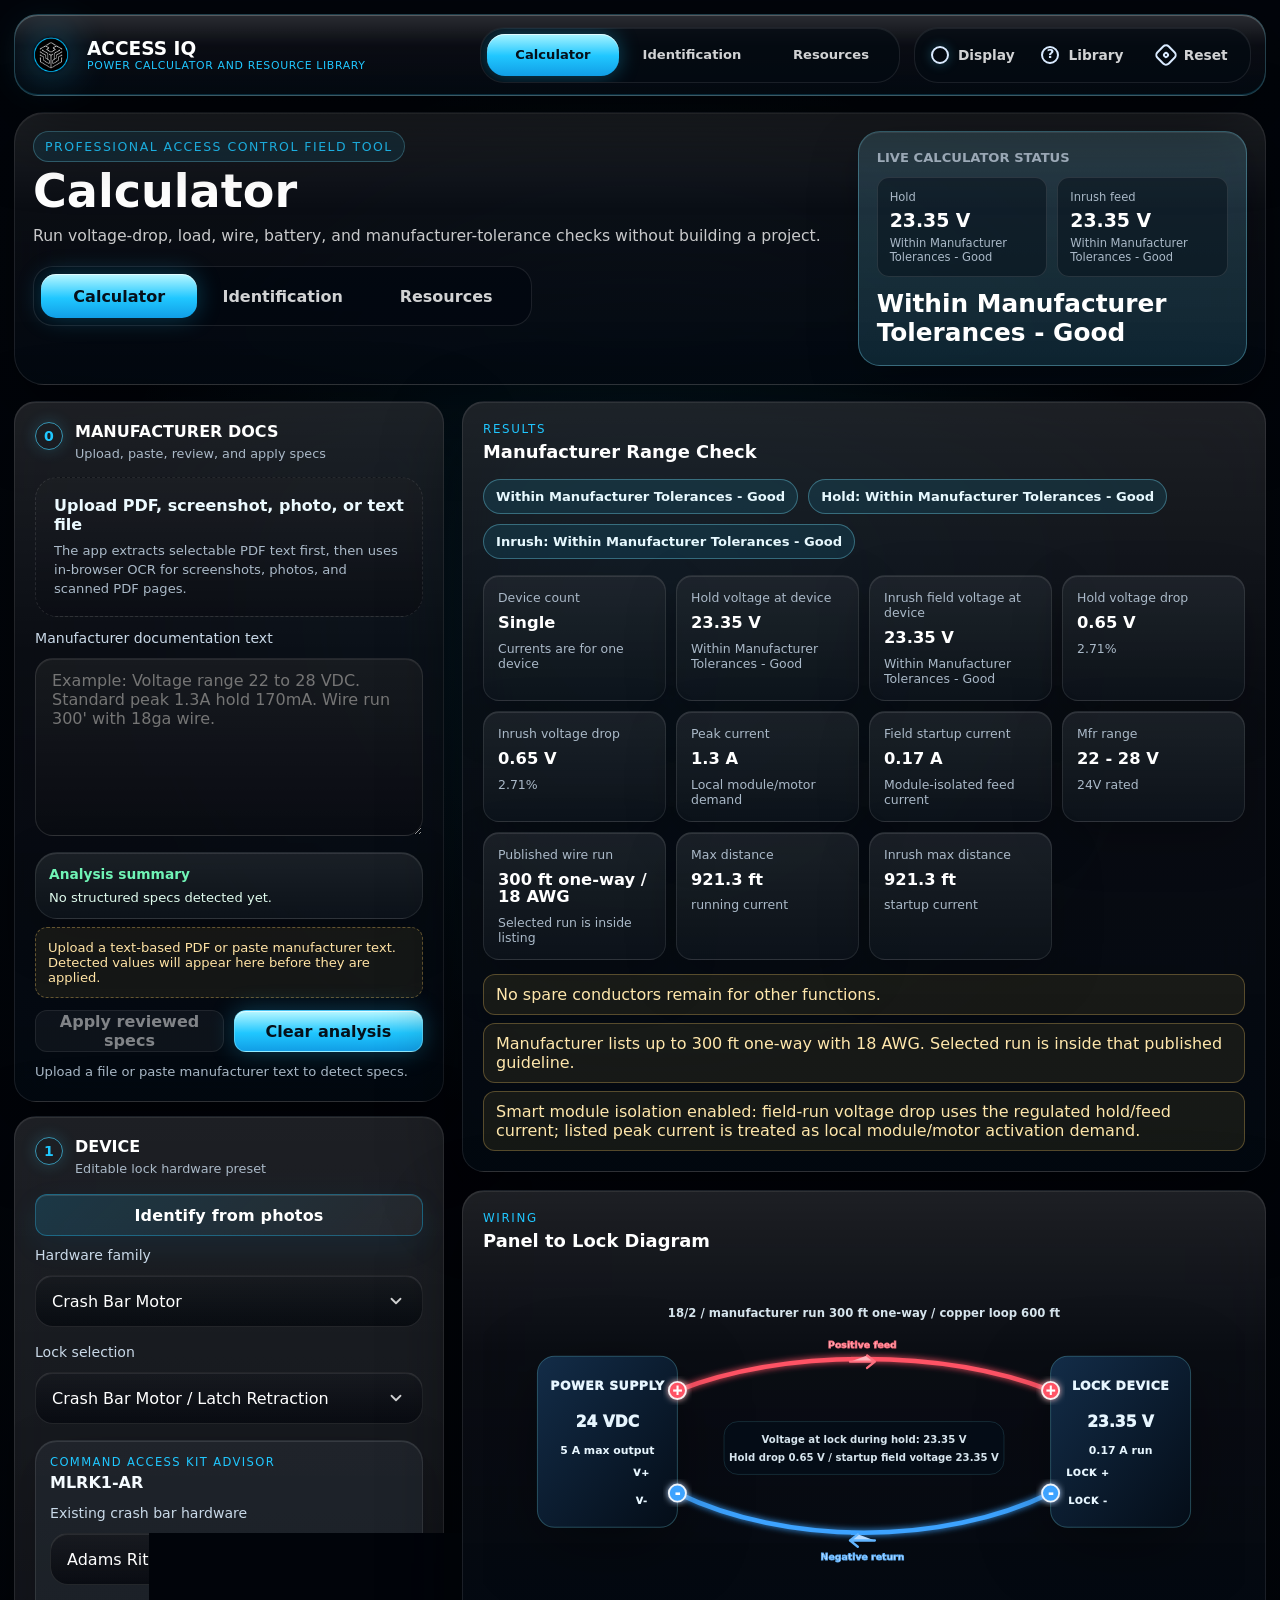
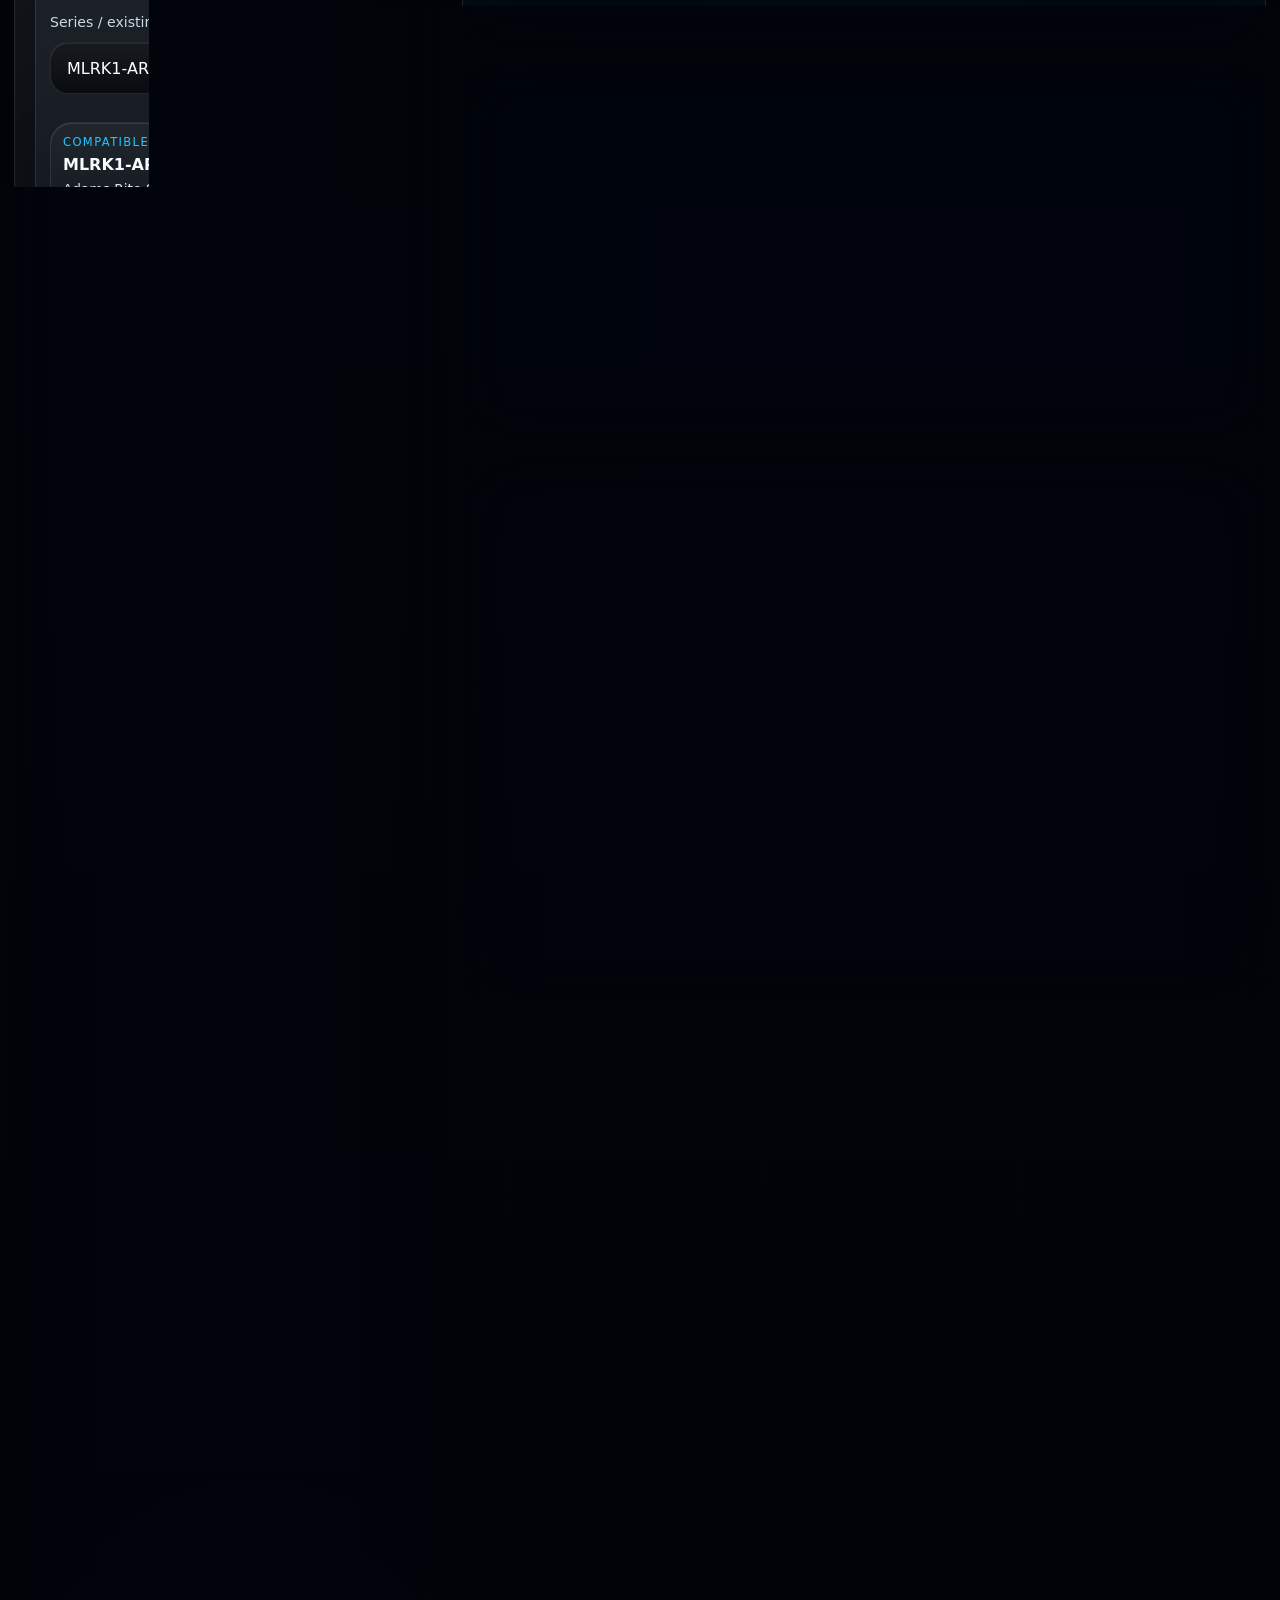
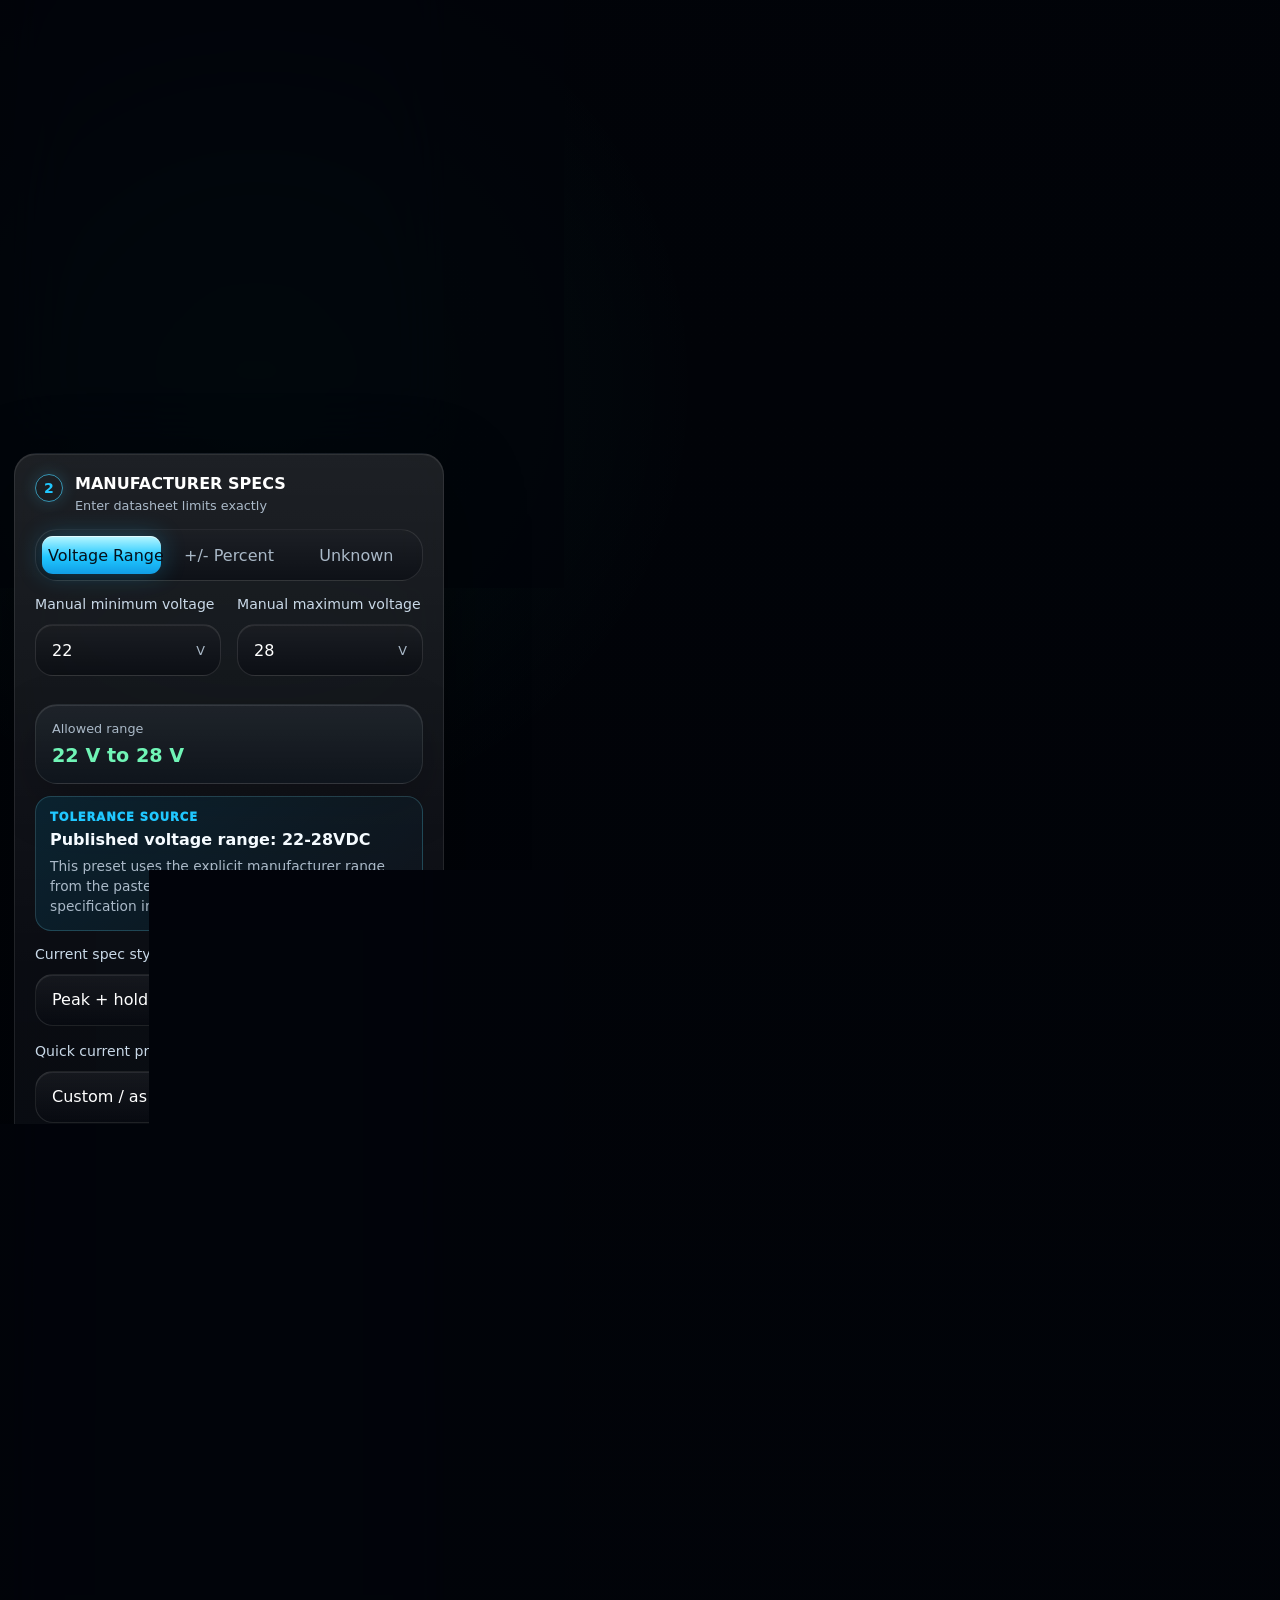
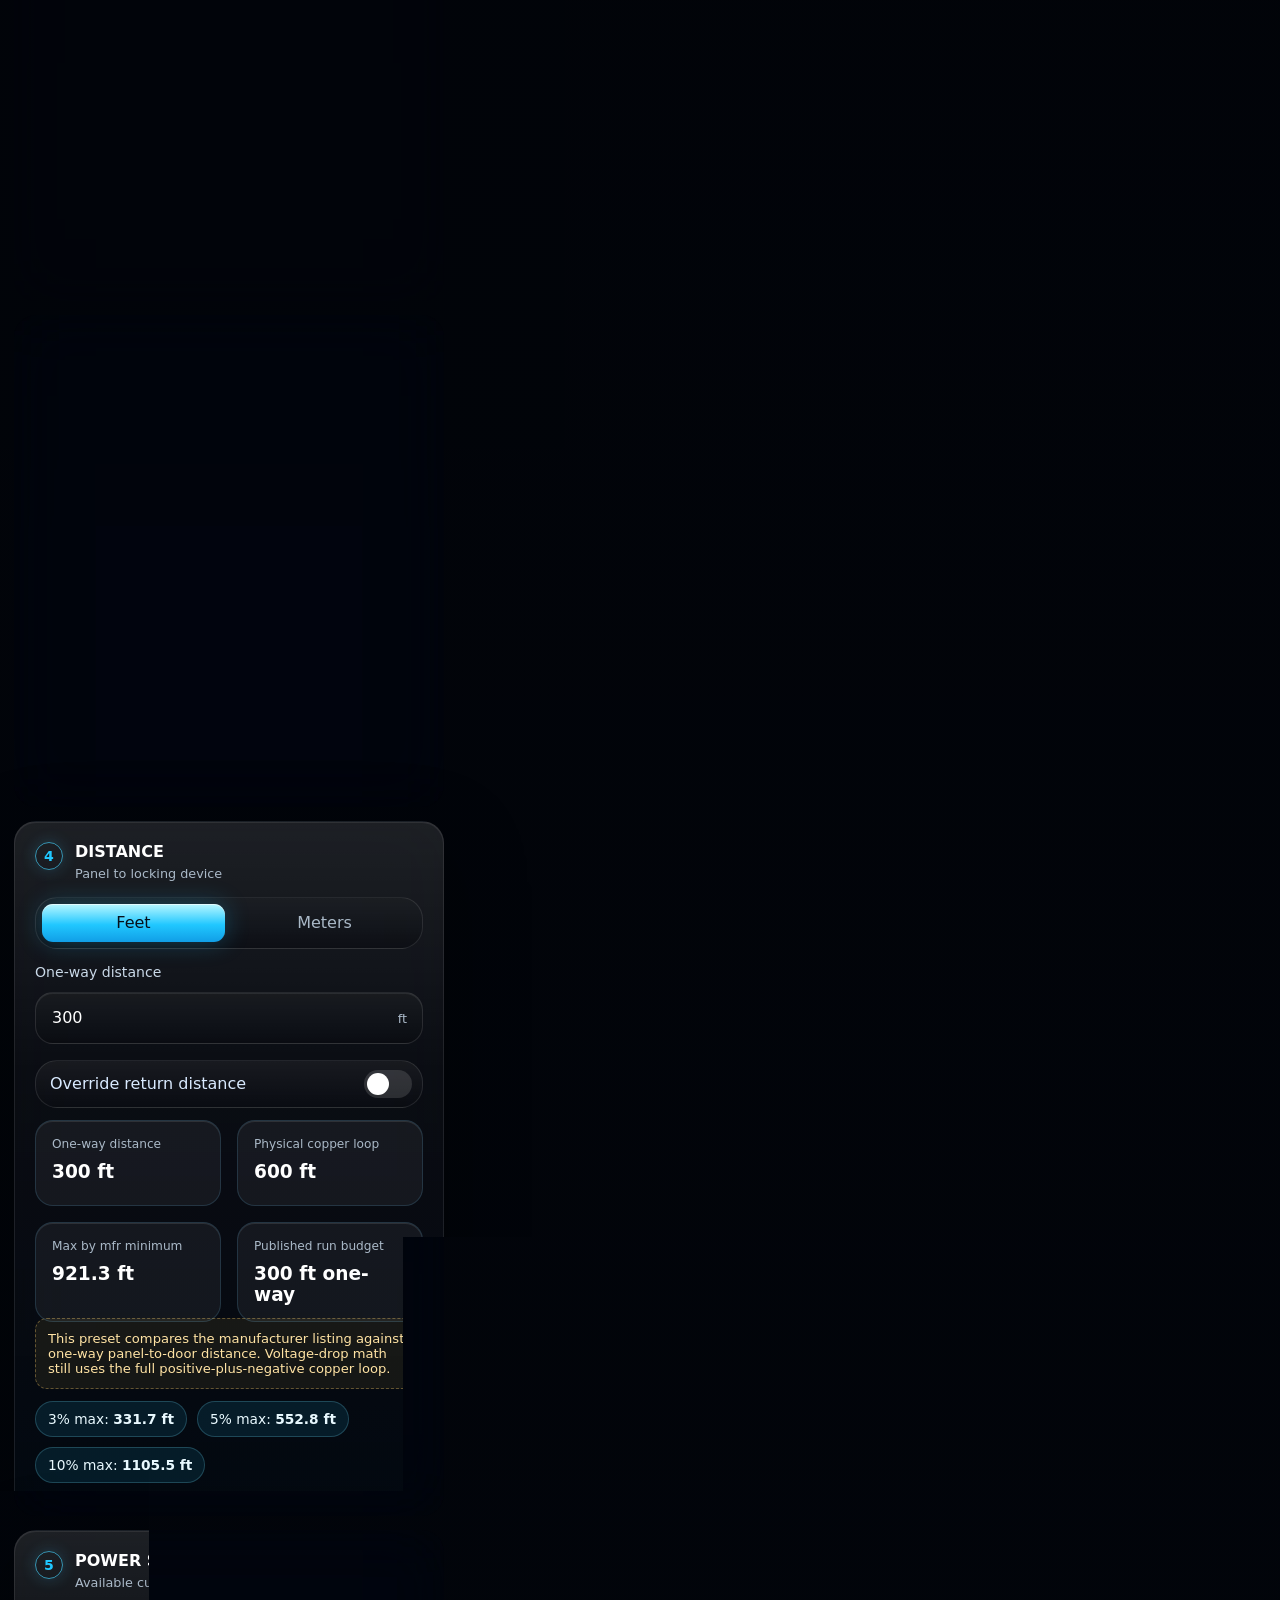
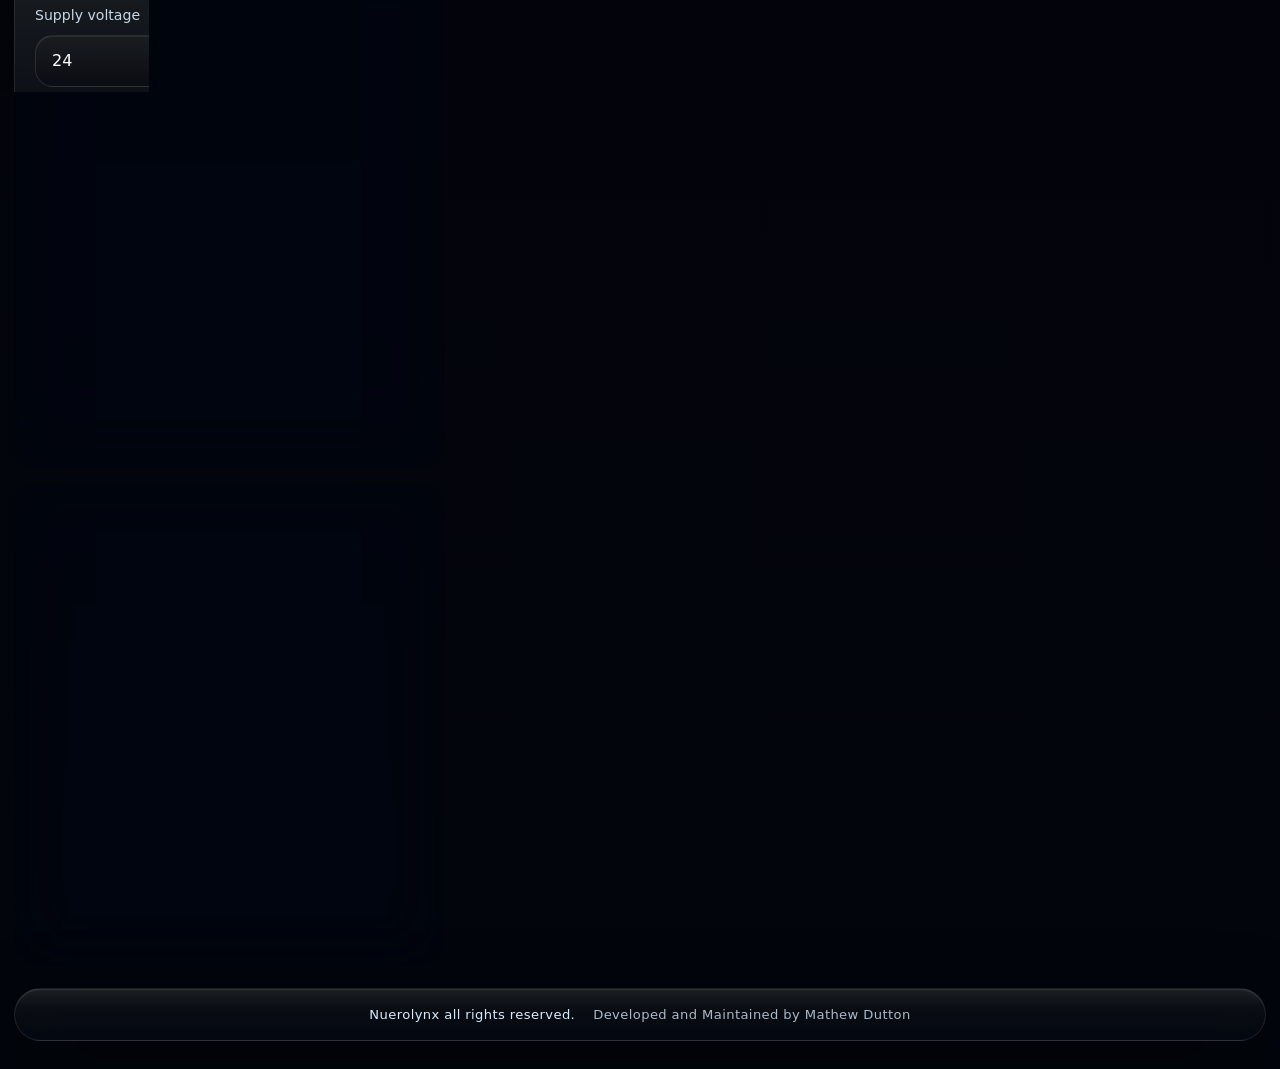
==== accessiq/index.html @ 82da20be "Add files via upload" ====
<!doctype html>
<html lang="en">
  <head>
    <meta charset="UTF-8" />
    <meta name="viewport" content="width=device-width, initial-scale=1.0" />
    <meta name="theme-color" content="#04070d" />
    <meta name="apple-mobile-web-app-capable" content="yes" />
    <meta name="apple-mobile-web-app-title" content="Access IQ" />
    <link rel="manifest" href="./manifest.webmanifest" />
    <title>Access IQ</title>
    <script type="module" crossorigin src="./assets/index-CF6jJx6M.js"></script>
    <link rel="stylesheet" crossorigin href="./assets/index-oQScbNdc.css">
  </head>
  <body>
    <div id="root"></div>
  </body>
</html>
---- accessiq/assets/index-oQScbNdc.css ----
:root{--lightningcss-light: ;--lightningcss-dark:initial;color-scheme:dark;color:#eef7ff;--panel:#0d1624b3;--panel-strong:#111f33db;--line:#94ceff2e;--muted:#91a4b8;--blue:#45d5ff;--blue-2:#168aff;--green:#70f4b6;--red:#ff596d;--amber:#ffd166;--shadow:0 24px 80px #00000075;background:#04070d;font-family:Inter,ui-sans-serif,system-ui,-apple-system,BlinkMacSystemFont,Segoe UI,sans-serif}*{box-sizing:border-box}body{background:radial-gradient(circle at 18% 0,#36b8ff2e,#0000 34rem),radial-gradient(circle at 100% 12%,#6bffc91a,#0000 28rem),linear-gradient(145deg,#03050a 0%,#07111f 48%,#03060b 100%);min-width:320px;min-height:100vh;margin:0}button,input,select{font:inherit}button{cursor:pointer}.app{width:min(1440px,100%);margin:0 auto;padding:28px}.intro{justify-content:space-between;align-items:center;gap:28px;min-height:210px;display:flex}.eyebrow{color:var(--blue);letter-spacing:.12em;text-transform:uppercase;font-size:.78rem}h1,h2,p{margin:0}h1{letter-spacing:0;max-width:760px;margin-top:10px;font-size:clamp(2.4rem,6vw,5.8rem);line-height:.94}.intro p{max-width:650px;color:var(--muted);margin-top:18px;font-size:1.08rem;line-height:1.65}.statusPill{border:1px solid var(--line);color:#cfefff;background:#ffffff0f;border-radius:999px;align-items:center;gap:10px;min-width:164px;padding:12px 16px;display:inline-flex;box-shadow:inset 0 1px #ffffff1f}.statusPill span{background:var(--green);width:9px;height:9px;box-shadow:0 0 18px var(--green);border-radius:50%}.heroCircuit{border:1px solid var(--line);box-shadow:var(--shadow), inset 0 1px 0 #ffffff1c;-webkit-backdrop-filter:blur(22px)saturate(145%);backdrop-filter:blur(22px)saturate(145%);background:linear-gradient(145deg,#0d1a2cc7,#070c1694);border-radius:28px;overflow:hidden}.heroCircuit svg{width:100%;min-height:330px;display:block}.circuitGhost{fill:none;stroke:#ffffff12;stroke-width:30px;stroke-linecap:round;stroke-linejoin:round}.wire{fill:none;stroke-width:10px;stroke-linecap:round;stroke-linejoin:round}.positive,.positiveWire{stroke:var(--red)}.negative,.negativeWire{stroke:#3da3ff}.particle{fill:#fff}.positiveParticle{fill:#ff8a98}.negativeParticle{fill:#61d8ff}.sourceBlock rect,.loadBlock rect,.resistor rect{stroke:var(--line);stroke-width:1.2px;filter:drop-shadow(0 20px 42px #00000059)}.loadBlock rect,.resistor rect{fill:#0a1424eb}.sourceBlock text,.loadBlock text,.resistor text,.wireLabel{fill:#cfefff;text-anchor:middle;font-size:14px}.sourceBlock .large,.loadBlock .large{fill:#fff;font-size:24px;font-weight:800}.terminal.plus{fill:var(--red);font-size:22px;font-weight:900}.terminal.minus{fill:#3da3ff;font-size:24px;font-weight:900}.resistor path{fill:none;stroke:var(--amber);stroke-width:3px;stroke-linecap:round;stroke-linejoin:round}.wireLabel{fill:var(--muted);font-size:13px}.resultsGrid{grid-template-columns:repeat(11,minmax(120px,1fr));gap:12px;margin:18px 0;padding-bottom:4px;display:grid;overflow-x:auto}.resultCard,.metric{background:#ffffff0e;border:1px solid #70ccff29;border-radius:18px;min-height:86px;padding:16px;box-shadow:inset 0 1px #ffffff1a}.resultCard span,.metric span{color:var(--muted);font-size:.76rem;display:block}.resultCard strong,.metric strong{color:#fff;margin-top:10px;font-size:1.16rem;display:block}.dashboard{grid-template-columns:minmax(0,1fr) minmax(0,1fr);align-items:start;gap:18px;display:grid}.column{gap:18px;display:grid}.panel{border:1px solid var(--line);background:var(--panel);-webkit-backdrop-filter:blur(24px)saturate(155%);backdrop-filter:blur(24px)saturate(155%);border-radius:24px;padding:22px;box-shadow:0 18px 56px #00000057,inset 0 1px #ffffff1a}.panelTitle{margin-bottom:18px}.panelTitle p{color:var(--blue);letter-spacing:.14em;text-transform:uppercase;font-size:.74rem}.panelTitle h2{letter-spacing:0;margin-top:5px;font-size:1.36rem}.grid{gap:12px;display:grid}.two{grid-template-columns:repeat(2,minmax(0,1fr))}.three{grid-template-columns:repeat(3,minmax(0,1fr))}.wide{grid-column:1/-1}.field,.sliderField{gap:8px;margin-bottom:12px;display:grid}.manualQuickLink{color:#e8f8ff;background:linear-gradient(135deg,#45d5ff1f,#ffffff09);border:1px solid #45d5ff47;border-radius:14px;gap:4px;margin:-2px 0 14px;padding:12px 14px;text-decoration:none;display:grid;box-shadow:0 0 24px #1f8bff1a,inset 0 1px #ffffff14}.manualQuickLink span{color:var(--blue);letter-spacing:.12em;text-transform:uppercase;font-size:.72rem}.manualQuickLink strong{font-size:.95rem}.kitAdvisor{background:linear-gradient(160deg,#45d5ff17,#ffffff09);border:1px solid #45d5ff38;border-radius:16px;gap:12px;margin:0 0 14px;padding:14px;display:grid;box-shadow:inset 0 1px #ffffff14}.kitAdvisorTitle{gap:4px;display:grid}.kitAdvisorTitle span,.kitRecommendation span,.kitSpecGrid span{color:var(--blue);letter-spacing:.12em;text-transform:uppercase;font-size:.72rem}.kitAdvisorTitle strong,.kitRecommendation strong{color:#f5fbff;font-size:1rem}.kitRecommendation{background:#70f4b60f;border:1px solid #70f4b62e;border-radius:12px;gap:6px;padding:12px;display:grid}.kitRecommendation p{color:#d7e8f5;font-size:.86rem;line-height:1.45}.kitSpecGrid{grid-template-columns:repeat(2,minmax(0,1fr));gap:8px;display:grid}.kitSpecGrid div{background:#020a1452;border:1px solid #70ccff24;border-radius:12px;gap:5px;padding:10px;display:grid}.kitSpecGrid strong{color:#fff;font-size:.9rem}.kitLinks{grid-template-columns:repeat(2,minmax(0,1fr));gap:8px;display:grid}.kitLinks a{color:#e6f9ff;text-align:center;background:#45d5ff1a;border:1px solid #45d5ff47;border-radius:12px;justify-content:center;align-items:center;min-height:38px;padding:0 10px;font-size:.78rem;font-weight:800;text-decoration:none;display:inline-flex}.kitPdfPreview{background:#020810b8;border:1px solid #70ccff2e;border-radius:14px;min-height:280px;overflow:hidden}.kitPdfPreview iframe{background:#101722;border:0;width:100%;height:320px;display:block}.pdfPreview{background:#020810b8;border:1px solid #70ccff2e;border-radius:14px;gap:10px;min-height:320px;display:grid;overflow:hidden}.pdfPreviewToolbar{z-index:2;background:#050e19f0;border-bottom:1px solid #70ccff29;justify-content:space-between;align-items:center;gap:10px;padding:10px;display:flex;position:sticky;top:0}.pdfPreviewToolbar span{color:var(--muted);font-size:.78rem;font-weight:800}.pdfPreviewToolbar div{align-items:center;gap:8px;display:inline-flex}.pdfPreviewToolbar button{width:34px;height:34px;color:var(--text);background:#45d5ff1f;border:1px solid #45d5ff47;border-radius:10px;font-size:1.1rem;font-weight:900}.pdfPreviewToolbar button:disabled{opacity:.35}.pdfPreviewToolbar strong{color:#e6f9ff;text-align:center;min-width:48px;font-size:.8rem}.pdfPreviewScroller{-webkit-overflow-scrolling:touch;gap:14px;max-height:72vh;padding:12px;display:grid;overflow:auto}.pdfPreview.compact .pdfPreviewScroller{max-height:460px}.pdfPreview.large .pdfPreviewScroller{max-height:78vh}.pdfPreview.tall .pdfPreviewScroller{max-height:88vh}.pdfPreviewPage{justify-content:center;gap:6px;min-width:max-content;margin:0 auto;display:grid}.pdfPreviewPage canvas{background:#fff;border-radius:8px;max-width:none;display:block;box-shadow:0 18px 45px #00000059}.pdfPreviewPage figcaption{color:var(--muted);text-align:center;font-size:.72rem;font-weight:800}.field>span,.sliderField>span{color:#c9d9e8;font-size:.88rem}.inputWrap{position:relative}input,select{color:#f8fbff;background:#020912ad;border:1px solid #96d6ff2e;border-radius:14px;outline:none;width:100%;min-height:46px;padding:0 14px;transition:border-color .16s,box-shadow .16s,background .16s}input:focus,select:focus{background:#06101df2;border-color:#45d5ffc7;box-shadow:0 0 0 4px #45d5ff1f}.inputWrap em{color:var(--muted);pointer-events:none;font-size:.8rem;font-style:normal;position:absolute;top:50%;right:12px;transform:translateY(-50%)}.segmented{background:#020810a3;border:1px solid #96d6ff24;border-radius:16px;grid-auto-columns:1fr;grid-auto-flow:column;gap:6px;margin-bottom:14px;padding:6px;display:grid}.segmented button{min-height:38px;color:var(--muted);white-space:nowrap;background:0 0;border:0;border-radius:11px}.segmented .active{color:#fff;background:linear-gradient(#45d5ff47,#168aff2e);box-shadow:inset 0 1px #ffffff24,0 8px 24px #1290ff2e}.toggle{color:#d9eaff;text-align:left;background:#0208108a;border:1px solid #96d6ff26;border-radius:15px;justify-content:space-between;align-items:center;gap:12px;width:100%;min-height:48px;margin:0 0 12px;padding:8px 10px 8px 14px;display:flex}.toggle i{background:#ffffff21;border-radius:999px;width:48px;height:28px;padding:3px;transition:background .18s}.toggle i:before{content:"";background:#fff;border-radius:50%;width:22px;height:22px;transition:transform .18s;display:block}.toggle.on i{background:linear-gradient(90deg, var(--blue-2), var(--blue))}.toggle.on i:before{transform:translate(20px)}.sliderField span{justify-content:space-between;gap:12px;display:flex}.sliderField strong{color:#fff}input[type=range]{min-height:28px;accent-color:var(--blue);background:0 0;padding:0}.summaryStrip,.runLengths,.stages{flex-wrap:wrap;gap:10px;margin:12px 0;display:flex}.summaryStrip span,.runLengths span,.stages span{color:#d9f6ff;background:#45d5ff13;border:1px solid #45d5ff2e;border-radius:999px;padding:9px 12px;font-size:.86rem}.stages span{background:#70f4b613;border-color:#70f4b633}.alert{color:#ffd7dd;background:#ff596d1a;border:1px solid #ff596d5c;border-radius:15px;padding:13px 14px}.alert.subtle{color:#d4f5ff;background:#45d5ff14;border-color:#45d5ff38}.diagramCard{margin-top:12px}.diagramCard svg,.chartPanel svg{width:100%;min-height:190px;display:block}.miniBattery rect:first-child{fill:#ffffff12;stroke:#cdeeff42}.miniBattery rect:nth-child(2){fill:#cdeeff42}.miniBattery text{fill:#eaf8ff;text-anchor:middle;font-size:12px;font-weight:800}.seriesWire,.positiveWire,.negativeWire{fill:none;stroke-width:4px;stroke-linecap:round;stroke-linejoin:round}.seriesWire{stroke:var(--amber)}.diagramText{fill:var(--muted);font-size:12px}.gridLine{stroke:#ffffff12}.axisLine{fill:none;stroke:#cdeeff57}.curveFill{fill:#45d5ff17;stroke:none}.curveLine{fill:none;stroke:var(--blue);stroke-width:4px;stroke-linecap:round;stroke-linejoin:round;filter:drop-shadow(0 0 10px #45d5ffb3)}.chartPanel text{fill:var(--muted);font-size:12px}.wireTable{gap:6px;display:grid}.wireTable>div{color:#dcecff;background:#ffffff0a;border-radius:12px;grid-template-columns:.7fr 1.4fr 1fr 1fr;align-items:center;gap:10px;min-height:38px;padding:0 12px;display:grid}.wireTable .thead{color:var(--muted);background:0 0;font-size:.78rem}.wireTable .selected{color:#fff;background:#45d5ff21;outline:1px solid #45d5ff4d}@media (width<=1040px){.dashboard{grid-template-columns:1fr}.resultsGrid{grid-template-columns:repeat(4,minmax(150px,1fr));overflow:visible}}@media (width<=720px){.app{padding:16px}.intro{min-height:auto;padding:20px 0;display:grid}.statusPill{width:fit-content}.heroCircuit{border-radius:22px}.heroCircuit svg{width:760px;min-height:320px}.heroCircuit{overflow-x:auto}.resultsGrid,.two,.three{grid-template-columns:1fr}.panel{border-radius:20px;padding:18px}.segmented{grid-auto-flow:row}.wireTable{overflow-x:auto}.wireTable>div{min-width:420px}}@media (prefers-reduced-motion:reduce){*,:before,:after{scroll-behavior:auto!important;animation-duration:.01ms!important;animation-iteration-count:1!important}}.app{width:min(1580px,100%);padding:16px}.appHeader{z-index:10;-webkit-backdrop-filter:blur(24px)saturate(150%);backdrop-filter:blur(24px)saturate(150%);background:#030c18d1;border:1px solid #57b7ff33;border-radius:18px;grid-template-columns:300px minmax(620px,920px) max-content;align-items:center;gap:18px;margin-bottom:14px;padding:14px 18px;display:grid;position:sticky;top:10px;box-shadow:0 18px 60px #0000005c,inset 0 1px #ffffff1c}.brand{align-items:center;gap:14px;min-width:0;display:flex}.logoMark{object-fit:contain;filter:drop-shadow(0 0 18px #00c2ff6b);border-radius:50%;flex:none;width:58px;height:58px}.brand strong{letter-spacing:.12em;font-size:1.55rem;display:block}.brand span{color:#b5c8dc;letter-spacing:.16em;text-transform:uppercase;font-size:.82rem;display:block}.topTabs{scrollbar-width:thin;background:#071322c7;border:1px solid #529eff29;border-radius:12px;grid-auto-columns:minmax(128px,max-content);grid-auto-flow:column;display:grid;overflow:hidden}.topTabs button,.headerTools button{color:#c9d8ea;text-transform:uppercase;background:0 0;border:0;min-height:52px;font-size:.82rem;font-weight:700}.headerTools button{white-space:nowrap;justify-content:center;align-items:center;gap:9px;padding:0 14px;display:inline-flex}.topTabs .active{color:#fff;background:linear-gradient(#2b97ff6b,#0c488e80);box-shadow:inset 0 0 0 1px #53c1ff75,0 0 24px #1e92ff47}.headerTools button.active{color:#fff;background:#45d5ff24;box-shadow:inset 0 0 0 1px #45d5ff47}.headerTools{background:#071322c7;border:1px solid #529eff29;border-radius:12px;grid-template-columns:repeat(3,max-content);display:grid;overflow:hidden}.toolIcon{vertical-align:middle;width:18px;height:18px;display:inline-block;position:relative}.compactMode .panel,.compactMode .accessHero,.compactMode .appHeader,.compactMode .stepPanel{padding:14px}.compactMode .accessDashboard,.compactMode .accessRail,.compactMode .accessWorkbench,.compactMode .tabSurface{gap:10px}.compactMode .field,.compactMode .sliderField{margin-bottom:8px}.compactMode input,.compactMode select{min-height:40px}.sunIcon{border:2px solid #d9eaff;border-radius:50%;box-shadow:0 0 12px #45d5ff47}.sunIcon:before,.sunIcon:after{content:"";border-top:3px solid #d9eaff;border-bottom:3px solid #d9eaff;position:absolute;inset:-6px 7px}.sunIcon:after{transform:rotate(90deg)}.helpIcon{border:2px solid #d9eaff;border-radius:50%}.helpIcon:before{content:"?";color:#d9eaff;text-align:center;font-size:13px;font-weight:900;line-height:18px;position:absolute;inset:-3px 0 0}.gearIcon{border:2px solid #d9eaff;border-radius:5px;transform:rotate(45deg)}.gearIcon:before{content:"";border:2px solid #d9eaff;border-radius:50%;position:absolute;inset:4px}.cockpit{grid-template-columns:430px minmax(0,1fr);align-items:start;gap:14px;display:grid}.controlRail,.workbench,.tabSurface{gap:14px;display:grid}.controlRail{position:sticky;top:104px}.featureGrid{grid-template-columns:minmax(0,1.15fr) minmax(320px,.85fr);gap:14px;display:grid}.stepPanel{padding:18px}.stepTitle{align-items:flex-start;gap:12px;margin-bottom:16px;display:flex}.stepTitle b{width:28px;height:28px;color:var(--blue);border:1px solid #45d5ffa6;border-radius:50%;flex:none;place-items:center;font-size:.88rem;display:grid;box-shadow:0 0 16px #45d5ff33}.stepTitle h2{text-transform:uppercase;margin:0;font-size:1rem}.stepTitle p{color:var(--muted);margin-top:5px;font-size:.8rem}.miniLabel{color:#c9d9e8;margin:12px 0 7px;font-size:.82rem;display:block}.heroCircuit{border-radius:16px;padding:22px;position:relative}.heroCircuit svg{min-height:390px;margin-top:4px}.circuitHeader{justify-content:space-between;align-items:flex-start;gap:16px;display:flex}.circuitHeader h2{text-transform:uppercase;margin:0;font-size:1.1rem}.circuitHeader p{color:var(--muted);margin-top:6px;font-size:.86rem}.legend{color:#dbeeff;flex-wrap:wrap;gap:18px;font-size:.82rem;display:flex}.legend span{align-items:center;gap:8px;display:inline-flex}.legend i{border-radius:999px;width:34px;height:3px}.legend .hot{background:var(--red);box-shadow:0 0 12px #ff596db3}.legend .cold{background:#3da3ff;box-shadow:0 0 12px #3da3ffb3}.systemOk{width:fit-content;color:var(--green);background:#70f4b617;border:1px solid #70f4b65c;border-radius:999px;margin-top:10px;padding:7px 12px;font-size:.78rem;font-weight:800;position:static}.circuitStats{grid-template-columns:repeat(4,minmax(0,1fr));gap:14px;display:grid}.circuitStats div{background:#05111fc7;border:1px solid #64b8ff2b;border-radius:10px;min-height:76px;padding:13px 16px}.circuitStats span{color:var(--muted);font-size:.74rem;display:block}.circuitStats strong{color:var(--green);margin-top:9px;font-size:1.18rem;display:inline-block}.circuitStats em{color:var(--amber);margin-left:6px;font-size:.8rem;font-style:normal;font-weight:800}.guidePanel .diagramCard{margin-top:0}.resultPanel{margin-top:14px}.resultPanel .resultsGrid{margin:0}.resourcesPanel{min-height:420px}.pdfLibrary{gap:14px;margin-bottom:18px;display:grid}.pdfControls{grid-template-columns:repeat(2,minmax(0,1fr));gap:14px;display:grid}.pdfMeta{background:linear-gradient(135deg,#45d5ff17,#ffffff09);border:1px solid #70ccff29;border-radius:16px;justify-content:space-between;align-items:flex-start;gap:16px;padding:16px;display:flex}.pdfMeta span{max-width:920px;color:var(--muted);font-size:.86rem;line-height:1.5;display:block}.pdfMeta h3{color:#f4fbff;margin:6px 0 8px;font-size:1.14rem}.pdfMeta p{color:#c7d7e6;max-width:940px;line-height:1.6}.pdfMeta a{color:#dff8ff;background:#1f8bff29;border:1px solid #45d5ff75;border-radius:14px;flex:none;justify-content:center;align-items:center;min-height:42px;padding:0 16px;text-decoration:none;display:inline-flex;box-shadow:0 0 24px #1f8bff24}.pdfFrameShell{background:#020810b8;border:1px solid #70ccff2e;border-radius:18px;min-height:680px;overflow:hidden;box-shadow:inset 0 1px #ffffff12}.pdfFrameShell iframe{background:#101722;border:0;width:100%;height:72vh;min-height:680px;display:block}.pdfNote{color:var(--muted);font-size:.86rem;line-height:1.5}.formulaGrid{grid-template-columns:repeat(3,minmax(0,1fr));gap:12px;display:grid}.formulaCard,.resourceList article{background:#ffffff0b;border:1px solid #70ccff29;border-radius:14px;padding:18px}.formulaCard span{color:var(--muted);font-size:.82rem}.formulaCard strong{color:#fff;margin-top:10px;font-size:1.15rem;display:block}.resourceList{grid-template-columns:repeat(3,minmax(0,1fr));gap:12px;margin-top:14px;display:grid}.resourceList h3{color:#dff6ff;margin:0 0 8px}.resourceList p{color:var(--muted);font-size:.92rem;line-height:1.6}@media (width<=1180px){.appHeader,.cockpit{grid-template-columns:1fr}.controlRail{grid-template-columns:repeat(2,minmax(0,1fr));position:static}.featureGrid,.formulaGrid,.pdfControls,.resourceList{grid-template-columns:1fr}.pdfMeta{display:grid}.pdfFrameShell,.pdfFrameShell iframe{min-height:560px}}@media (width<=760px){.app{padding:10px}.appHeader,.topTabs,.headerTools,.controlRail,.featureGrid,.circuitStats{grid-template-columns:1fr}.brand strong{font-size:1.1rem}.brand span{font-size:.67rem}.heroCircuit{padding:16px}.heroCircuit svg{width:800px;min-height:330px}.circuitHeader{display:grid}.pdfFrameShell,.pdfFrameShell iframe{min-height:460px}}@media (width>=761px) and (width<=1180px){.cockpit{grid-template-columns:320px minmax(0,1fr)}.controlRail{grid-template-columns:1fr;position:sticky;top:250px}.featureGrid,.formulaGrid,.pdfControls,.resourceList,.three{grid-template-columns:1fr}}html,body{max-width:100%;overflow-x:hidden}.app,.accessDashboard,.accessRail,.accessWorkbench,.panel,.tabSurface{min-width:0;max-width:100%}.accessTable,.wireTable{max-width:100%}textarea{resize:vertical;color:#f8fbff;width:100%;font:inherit;background:#020912ad;border:1px solid #96d6ff2e;border-radius:14px;outline:none;padding:12px 14px}.accessHero{border:1px solid var(--line);box-shadow:var(--shadow), inset 0 1px 0 #ffffff1a;background:linear-gradient(135deg,#091626d1,#040a14b8);border-radius:18px;grid-template-columns:minmax(0,1fr) 260px;align-items:end;gap:18px;margin:14px 0;padding:22px;display:grid}.accessHero h1{max-width:940px;font-size:clamp(2rem,4.5vw,4.6rem)}.accessHero p{max-width:880px;color:var(--muted);margin-top:12px;line-height:1.55}.heroBadge{background:#ffffff0e;border:1px solid #70ccff33;border-radius:16px;align-content:center;gap:10px;min-height:128px;padding:18px;display:grid}.heroBadge span{color:var(--muted);text-transform:uppercase;font-size:.82rem;font-weight:800}.heroBadge strong{color:#fff;font-size:1.55rem}.heroStatusGrid{grid-template-columns:repeat(2,minmax(0,1fr));gap:10px;display:grid}.heroStatusGrid div{background:#030c1673;border:1px solid #ffffff1c;border-radius:12px;min-width:0;padding:12px}.heroStatusGrid em,.heroStatusGrid small{color:var(--muted);font-size:.72rem;font-style:normal;display:block}.heroStatusGrid strong{margin:5px 0;font-size:1.18rem;display:block}.accessDashboard{grid-template-columns:430px minmax(0,1fr);align-items:start;gap:14px;display:grid}.accessRail,.accessWorkbench{gap:14px;display:grid}.accessRail{position:sticky;top:104px}.rangeHint,.unknownBox{color:var(--muted);margin:-4px 0 12px;font-size:.82rem}.unknownBox{color:#ffe3a4;background:#ffd16612;border:1px dashed #ffd16657;border-radius:12px;padding:12px}.manualCurrentEntry{gap:10px;display:grid}.manualCurrentEntry .unknownBox{margin:0}.identifyInlineButton{width:100%;min-height:42px;color:var(--text);letter-spacing:.01em;background:linear-gradient(135deg,#20c5ff29,#ffffff0d);border:1px solid #20c5ff59;border-radius:12px;margin:2px 0 10px;font-weight:800;box-shadow:inset 0 1px #ffffff1f,0 10px 30px #20c5ff14}.identifyInlineButton:hover{border-color:#20c5ff9e;transform:translateY(-1px)}.relatedInstallBox,.relatedManual{background:#08121e8f;border:1px solid #20c5ff2e;border-radius:14px;gap:10px;margin:10px 0 12px;padding:12px;display:grid}.relatedInstallBox p,.relatedManual p{color:var(--muted);margin:0;font-size:.82rem;line-height:1.45}.manualQuickLink.accessory{background:#70f4b612;border-color:#70f4b642}.rangeDisplay{background:#70f4b613;border:1px solid #70f4b638;border-radius:14px;margin:12px 0;padding:16px}.rangeDisplay span{color:var(--muted);font-size:.8rem;display:block}.rangeDisplay strong{color:var(--green);margin-top:8px;font-size:1.2rem;display:block}.sourceEvidence{background:linear-gradient(135deg,#20c7ff1f,#ffffff09),#0208108f;border:1px solid #78e4ff33;border-radius:16px;gap:6px;margin:12px 0 14px;padding:13px 14px;display:grid}.sourceEvidence span{color:var(--site-cyan,var(--blue));letter-spacing:.08em;text-transform:uppercase;font-size:.72rem;font-weight:950}.sourceEvidence strong{color:#f5fbff;line-height:1.3}.sourceEvidence p{color:var(--site-muted,var(--muted));font-size:.86rem;line-height:1.45}.conductorDiagram{grid-template-columns:repeat(auto-fit,minmax(42px,1fr));gap:8px;margin:12px 0;display:grid}.conductorDiagram span{border-radius:12px;place-items:center;height:42px;font-weight:900;display:grid}.conductorDiagram .pos{color:#ffdce1;background:#ff596d2e;border:1px solid #ff596d73}.conductorDiagram .neg{color:#d8efff;background:#3da3ff2e;border:1px solid #3da3ff73}.conductorDiagram .spare{color:#c4ceda;background:#ffffff12;border:1px dashed #ffffff38}.badgeRow{flex-wrap:wrap;gap:10px;margin-bottom:16px;display:flex}.badge{color:#dff7ff;background:#45d5ff14;border:1px solid #45d5ff38;border-radius:999px;padding:9px 12px;font-size:.82rem;font-weight:800}.warn{color:#ffe29a;background-color:#ffd1661a;border-color:#ffd1666b}.danger{color:#ffc6ce;background-color:#ff596d1a;border-color:#ff596d6b}.resultMatrix{grid-template-columns:repeat(3,minmax(0,1fr));gap:12px;display:grid}.resultMatrix div{background:#ffffff0d;border:1px solid #70ccff29;border-radius:14px;min-height:104px;padding:16px}.resultMatrix span,.resultMatrix em{color:var(--muted);font-size:.78rem;font-style:normal;display:block}.resultMatrix strong{color:#fff;margin:9px 0;font-size:1.35rem;display:block}.warningList{gap:8px;margin-top:14px;display:grid}.warningList span{color:#ffe7ac;background:#ffd16614;border:1px solid #ffd16647;border-radius:12px;padding:10px 12px}.accessTable{gap:7px;display:grid;overflow-x:auto}.accessTable>div{color:#dcecff;background:#ffffff0b;border-radius:12px;grid-template-columns:1.2fr .8fr .9fr 1.4fr .8fr 1.2fr;align-items:center;gap:10px;min-width:900px;min-height:42px;padding:0 12px;display:grid}.accessTable .thead{color:var(--muted);text-transform:uppercase;background:0 0;font-size:.78rem}.wiringDiagramPanel{overflow:hidden}.wiringDiagramPanel .panelTitle{margin-bottom:10px}.desktopWiringDiagram{width:100%;height:auto;min-height:340px;display:block}.mobileWiringDiagram{display:none}.diagramBlock rect{fill:url(#sourceGlass);stroke:#78e4ff47;stroke-width:1.3px;filter:drop-shadow(0 22px 46px #00000059)}.diagramBlock text,.diagramCaption{fill:#e7f6ff;text-anchor:middle}.diagramTopCaption{fill:#e7f6ffeb;font-size:15px;font-weight:800}.diagramBlockTitle{fill:var(--site-cyan);letter-spacing:.04em;font-size:16px;font-weight:950}.diagramValue{fill:#fff;font-size:20px;font-weight:950}.diagramSubValue{fill:#e7f6ffd1;font-size:14px;font-weight:750}.diagramPoleText{letter-spacing:.08em;font-size:12px;font-weight:950}.positiveText{fill:#ff7783}.negativeText{fill:#72bdff}.diagramTerminal{stroke:#ffffffe6;stroke-width:2.4px;filter:url(#wireGlow)}.diagramTerminal.positive{fill:#ff5365}.diagramTerminal.negative{fill:#3da3ff}.diagramBlock .diagramTerminalLabel{fill:#fff;text-anchor:middle;font-size:17px;font-weight:950}.diagramPositive,.diagramNegative,.diagramSpare{fill:none;stroke-linecap:round;filter:url(#wireGlow)}.diagramPositive{stroke:#ff5365;stroke-width:6px}.diagramNegative{stroke:#3da3ff;stroke-width:6px}.diagramSpare{stroke:#b9c7d86b;stroke-dasharray:8 10;stroke-width:2.5px}.wireDirection path{fill:none;stroke-width:3px;stroke-linecap:round;stroke-linejoin:round}.wireDirection text{text-anchor:middle;font-size:12px;font-weight:900}.wireDirection.forward path,.wireDirection.forward text{stroke:#ff7080;fill:#ffb5bd}.wireDirection.return path,.wireDirection.return text{stroke:#62b5ff;fill:#b9dcff}.diagramInfoPill rect{fill:#040d18d1;stroke:#78e4ff2e}.diagramInfoPill text{fill:#e7f6ffeb;text-anchor:middle;font-size:13px;font-weight:750}.mobileDiagramCard{background:linear-gradient(145deg,#ffffff1a,#ffffff09),#05101deb;border:1px solid #78e4ff38;border-radius:22px;gap:8px;padding:18px;display:grid;box-shadow:inset 0 1px #ffffff1c,0 20px 48px #00000047}.mobileDiagramCard span{color:var(--site-cyan);letter-spacing:.08em;text-transform:uppercase;font-size:.78rem;font-weight:950}.mobileDiagramCard strong{color:#fff;font-size:1.55rem;line-height:1}.mobileDiagramCard small{color:#e7f6ffc7;font-size:.92rem}.mobileTerminals{grid-template-columns:1fr 1fr;gap:10px;margin-top:6px;display:grid}.mobileTerminals b{color:#fff;letter-spacing:.03em;border-radius:999px;justify-content:center;align-items:center;min-height:38px;font-size:.86rem;display:inline-flex}.mobileTerminals .positive{background:#ff536529;border:1px solid #ff536570;box-shadow:0 0 22px #ff536533}.mobileTerminals .negative{background:#3da3ff29;border:1px solid #3da3ff70;box-shadow:0 0 22px #3da3ff2e}.mobileWireRun{color:#e7f6ffe0;background:#ffffff09;border-radius:18px;gap:7px;padding:16px 16px 16px 28px;display:grid;position:relative}.mobileWireRun:before{content:"";border-radius:999px;width:5px;position:absolute;top:14px;bottom:14px;left:12px}.mobileWireRun.positive:before{background:#ff5365;box-shadow:0 0 18px #ff536573}.mobileWireRun.negative:before{background:#3da3ff;box-shadow:0 0 18px #3da3ff73}.mobileWireRun span{letter-spacing:.08em;text-transform:uppercase;font-size:.76rem;font-weight:950}.mobileWireRun.positive span{color:#ff9ea8}.mobileWireRun.negative span{color:#9ed0ff}.mobileWireRun b{font-size:.91rem;line-height:1.35}.recommendationPanel p{color:#e7f4ff;max-width:980px;font-size:1.02rem;line-height:1.7}.recommendationPanel small{color:var(--muted);margin-top:14px;line-height:1.5;display:block}.mobileSummary{display:none}.uploadDrop{cursor:pointer;background:#45d5ff12;border:1px dashed #45d5ff61;border-radius:16px;gap:7px;margin-bottom:12px;padding:18px;display:grid}.uploadDrop input{display:none}.uploadDrop strong{color:#ecfaff;font-size:1rem}.uploadDrop span,.docMessage{color:var(--muted);font-size:.82rem;line-height:1.45}.fileList{gap:8px;margin-bottom:12px;display:grid}.fileList div{background:#ffffff0b;border:1px solid #70ccff24;border-radius:12px;grid-template-columns:auto 1fr auto;align-items:center;gap:10px;padding:10px;display:grid}.fileList img{object-fit:cover;border-radius:8px;width:44px;height:44px}.fileList span{color:#eaf6ff;text-overflow:ellipsis;white-space:nowrap;min-width:0;overflow:hidden}.fileList em{color:var(--muted);font-size:.78rem;font-style:normal}.detectedBox{background:#70f4b611;border:1px solid #70f4b62e;border-radius:14px;gap:8px;margin:12px 0;padding:13px;display:grid}.detectedBox strong{color:var(--green);font-size:.86rem}.detectedBox span{color:#dffbed;font-size:.82rem}.analysisEditor{background:#45d5ff0e;border:1px solid #45d5ff33;border-radius:14px;gap:10px;margin:12px 0;padding:13px;display:grid}.analysisEditor>strong{color:var(--blue);font-size:.86rem}.analysisEditor .field{margin-bottom:0}.docActions{grid-template-columns:1fr 1fr;gap:10px;margin-bottom:10px;display:grid}.docActions button{color:#e6f9ff;background:#45d5ff1f;border:1px solid #45d5ff38;border-radius:12px;min-height:42px;font-weight:800}.docActions button:disabled{cursor:not-allowed;color:#ffffff7a;box-shadow:none;opacity:1;background:#ffffff0b;border-color:#ffffff14}.buttonLink,.primaryButton,.ghostButton{border-radius:12px;justify-content:center;align-items:center;min-height:42px;padding:0 14px;font-weight:800;text-decoration:none;display:inline-flex}.buttonLink,.primaryButton{color:#e6f9ff;background:#45d5ff24;border:1px solid #45d5ff57}.ghostButton{color:#cfe2f5;background:#ffffff0b;border:1px solid #96d6ff29}.actionBar{flex-wrap:wrap;gap:10px;margin-bottom:14px;display:flex}.doorGrid{grid-template-columns:repeat(auto-fit,minmax(280px,1fr));gap:12px;display:grid}.doorCard{background:#ffffff0b;border:1px solid #70ccff29;border-radius:14px;gap:10px;padding:14px;display:grid}.doorCardHeader{grid-template-columns:minmax(0,1fr) auto;align-items:center;gap:10px;display:grid}.doorCard p{color:#dbeeff;line-height:1.45}.evidenceGrid{grid-template-columns:repeat(3,minmax(0,1fr));gap:12px;display:grid}.evidenceGrid article{background:#ffffff0b;border:1px solid #70ccff29;border-radius:14px;padding:14px}.evidenceGrid span{color:var(--blue);letter-spacing:.12em;text-transform:uppercase;font-size:.72rem}.evidenceGrid strong{color:#fff;margin-top:8px;font-size:1.05rem;display:block}.evidenceGrid p{color:var(--muted);margin-top:8px;font-size:.88rem;line-height:1.55}.evidenceList{flex-wrap:wrap;gap:8px;margin:14px 0;display:flex}.evidenceList span{color:#dffbed;background:#70f4b613;border:1px solid #70f4b62e;border-radius:999px;padding:8px 10px;font-size:.78rem;font-weight:800}.compactTable{margin-top:14px}.compactTable>div{min-width:760px}.appFooter{color:var(--muted);letter-spacing:.03em;text-align:center;background:#030c188f;border:1px solid #70ccff24;border-radius:16px;flex-wrap:wrap;justify-content:center;gap:8px 18px;margin:22px 0 6px;padding:18px;font-size:.82rem;display:flex}.appFooter span:first-child{color:#d8ecff}@media (width<=1180px){.accessDashboard,.accessHero{grid-template-columns:1fr}.accessRail{grid-template-columns:repeat(2,minmax(0,1fr));position:static}.resultMatrix{grid-template-columns:repeat(2,minmax(0,1fr))}}@media (width<=980px){.accessRail,.resultMatrix{grid-template-columns:1fr}}@media (width<=760px){.accessRail,.resultMatrix{grid-template-columns:1fr}.accessHero{padding:16px}.heroBadge{min-height:96px}.mobileSummary{z-index:20;-webkit-backdrop-filter:blur(20px);backdrop-filter:blur(20px);background:#040c18eb;border:1px solid #70ccff3d;border-radius:16px;grid-template-columns:.8fr 1fr 1fr;align-items:center;gap:8px;margin-top:14px;padding:12px;display:grid;position:sticky;bottom:10px;box-shadow:0 16px 40px #00000073}.mobileSummary span,.mobileSummary strong,.mobileSummary em{color:#fff;min-width:0;font-size:.78rem;font-style:normal}.evidenceGrid,.doorCardHeader,.actionBar,.docActions{grid-template-columns:1fr}.buttonLink,.primaryButton,.ghostButton{width:100%}}:root{--site-bg:#02050b;--site-bg-2:#030a12;--site-panel:#030a12b8;--site-panel-strong:#06101bdb;--site-glass-edge:#ffffff24;--site-glass-edge-strong:#78e4ff80;--site-text:#fff;--site-soft:#ffffffc7;--site-muted:#aab9c8;--site-cyan:#20c7ff;--site-cyan-soft:#20c7ff29;--site-shadow:0 28px 80px #00000070, inset 0 1px 0 #ffffff14;--panel:var(--site-panel);--panel-strong:var(--site-panel-strong);--line:#ffffff1a;--muted:var(--site-muted);--blue:var(--site-cyan);--blue-2:#0aa8f5;--shadow:var(--site-shadow)}html{background:var(--site-bg)}body{background:radial-gradient(circle at 50% 8%, #20c7ff1f, transparent 34rem), radial-gradient(circle at 20% 48%, #2cffd10e, transparent 28rem), linear-gradient(180deg, var(--site-bg) 0%, #010308 48%, var(--site-bg) 100%);color:var(--site-text)}body:before{content:"";z-index:-1;pointer-events:none;opacity:.16;background-image:radial-gradient(circle,#ffffff2e 0 1px,#0000 1.5px),radial-gradient(circle,#20c7ff2e 0 1px,#0000 1.5px);background-position:12% 18%,72% 34%;background-size:180px 180px,240px 240px;position:fixed;inset:0}.app{padding:18px}.appHeader{-webkit-backdrop-filter:blur(28px)saturate(170%);backdrop-filter:blur(28px)saturate(170%);background:linear-gradient(#ffffff29,#ffffff09 38%,#030a12d1),#02050bc7;border-color:#78e4ff3d;border-radius:34px;padding:16px 18px;top:12px;box-shadow:0 24px 80px #0000008c,inset 0 1px #ffffff38,inset 0 -1px #20c7ff2e}.brand strong{color:var(--site-text);letter-spacing:0;font-size:1.48rem}.brand span{color:var(--site-soft);letter-spacing:.08em}.logoMark{filter:drop-shadow(0 0 20px #20c7ff73);width:50px;height:50px}.topTabs,.headerTools{background:#030a12b8;border-color:#ffffff17;border-radius:24px;gap:6px;padding:6px;box-shadow:inset 0 1px #ffffff14}.topTabs button,.headerTools button{color:#ffffffd1;text-transform:none;border-radius:18px;min-height:44px;font-size:.86rem;font-weight:800}.topTabs button+button,.headerTools button+button{border-left:0}.topTabs .active,.headerTools button.active{color:#06101a;background:linear-gradient(180deg, #a8f4ff 0%, var(--site-cyan) 52%, #119ee6 100%);box-shadow:0 0 20px #20c7ff57,inset 0 1px #ffffffa6}.accessHero,.panel,.heroCircuit,.appFooter{box-shadow:var(--site-shadow);-webkit-backdrop-filter:blur(30px)saturate(165%);backdrop-filter:blur(30px)saturate(165%);background:linear-gradient(#ffffff1c,#ffffff09 36%,#030a12c2),#02050bb8;border-color:#ffffff17;border-radius:30px}.accessHero{align-items:center;min-height:250px;padding:30px}.eyebrow,.panelTitle p,.kitAdvisorTitle span,.kitRecommendation span,.kitSpecGrid span,.evidenceGrid span{color:var(--site-cyan)}.accessHero h1{color:var(--site-text);letter-spacing:0;text-wrap:balance;font-size:clamp(2.35rem,5vw,5.2rem);font-weight:900}.accessHero p,.recommendationPanel p{color:#ffffffc7}.heroBadge,.resultMatrix div,.circuitStats div,.formulaCard,.resourceList article,.doorCard,.evidenceGrid article,.kitAdvisor,.kitRecommendation,.pdfMeta,.rangeDisplay,.analysisEditor,.detectedBox{background:linear-gradient(#ffffff17,#ffffff09),#030a12a3;border-color:#ffffff18;border-radius:22px;box-shadow:inset 0 1px #ffffff1a,0 18px 52px #00000038}input,select,textarea{min-height:48px;color:var(--site-text);background:linear-gradient(#ffffff14,#ffffff06),#02050bb8;border-color:#ffffff1c;border-radius:18px;box-shadow:inset 0 1px #ffffff14}input:focus,select:focus,textarea:focus{border-color:#78e4ff9e;box-shadow:0 0 0 4px #20c7ff1f,0 0 28px #20c7ff1f}.segmented,.toggle,.uploadDrop,.manualQuickLink,.pdfFrameShell,.kitPdfPreview{background:linear-gradient(#ffffff14,#ffffff06),#02050bad;border-color:#ffffff1a;border-radius:22px}.segmented .active,.docActions button,.buttonLink,.primaryButton{color:#06101a;background:linear-gradient(180deg, #b8f7ff 0%, var(--site-cyan) 55%, #119ee6 100%);border-color:#78e4ff8c;box-shadow:0 0 24px #20c7ff47,inset 0 1px #ffffff94}.ghostButton{color:#ffffffe6;background:#ffffff0f;border-color:#ffffff1c}.badge,.summaryStrip span,.runLengths span,.stages span,.evidenceList span{color:#e9f9ff;background:#20c7ff1a;border-color:#78e4ff38}.good{color:#e7f9ff;background-color:#20c7ff1c;border-color:#78e4ff57}.warn{background-color:#ffd16617;border-color:#ffd16661}.danger{background-color:#ff596d1a;border-color:#ff596d61}.accessTable>div,.wireTable>div,.fileList div{background:#ffffff0b;border:1px solid #ffffff0e;border-radius:18px}.accessTable .thead,.wireTable .thead{background:0 0;border-color:#0000}.mobileSummary{-webkit-backdrop-filter:blur(28px)saturate(165%);backdrop-filter:blur(28px)saturate(165%);background:#02050bdb;border-radius:24px}@media (width<=1180px){.appHeader{border-radius:28px}}@media (width<=760px){.app{padding:10px}.appHeader,.accessHero,.panel,.heroCircuit,.appFooter{border-radius:24px}.topTabs,.headerTools{border-radius:20px}.accessHero{min-height:auto;padding:22px}}.accessRail,.accessWorkbench,.tabSurface,.pdfLibrary{gap:18px}.grid{gap:16px}.field,.sliderField{gap:10px;margin-bottom:16px}.field>span,.sliderField>span,.miniLabel{line-height:1.35}input,select,textarea{min-height:52px;padding-left:16px;padding-right:16px}select{appearance:none;background-image:url("data:image/svg+xml,%3Csvg xmlns='http://www.w3.org/2000/svg' width='18' height='18' viewBox='0 0 24 24' fill='none' stroke='rgba(255,255,255,0.82)' stroke-width='2.4' stroke-linecap='round' stroke-linejoin='round'%3E%3Cpath d='m6 9 6 6 6-6'/%3E%3C/svg%3E"),linear-gradient(#ffffff14,#ffffff06),linear-gradient(#02050bb8,#02050bb8);background-position:right 17px center,0 0,0 0;background-repeat:no-repeat,no-repeat,no-repeat;background-size:18px 18px,100% 100%,100% 100%;padding-right:50px}select option{color:#fff;background:#030a12}.inputWrap input{padding-right:78px}.inputWrap em{right:16px}.panel,.stepPanel{padding:22px}.segmented{gap:8px}.segmented button,.topTabs button,.headerTools button,.docActions button,.buttonLink,.primaryButton,.ghostButton{min-width:0}.topTabs{gap:7px}.topTabs button{white-space:nowrap;padding:0 12px;line-height:1.15}.pdfControls{grid-template-columns:minmax(180px,.8fr) minmax(260px,1.4fr) minmax(150px,.6fr) minmax(150px,.6fr)}.pdfMeta{gap:20px}.pdfFrameShell{border-radius:24px;min-height:760px}.pdfFrameShell iframe{height:80vh;min-height:760px}.pdfFrameShell.compact,.pdfFrameShell.compact iframe{min-height:520px}.pdfFrameShell.compact iframe{height:62vh}.pdfFrameShell.tall,.pdfFrameShell.tall iframe{min-height:920px}.pdfFrameShell.tall iframe{height:88vh}.kitPdfPreview iframe{height:420px}@media (width<=1180px){.pdfControls{grid-template-columns:repeat(2,minmax(0,1fr))}}@media (width<=760px){.grid,.pdfControls{grid-template-columns:1fr}.accessRail,.accessWorkbench,.tabSurface,.pdfLibrary{gap:14px}.panel,.stepPanel{padding:18px}.pdfFrameShell,.pdfFrameShell iframe,.pdfFrameShell.compact,.pdfFrameShell.compact iframe,.pdfFrameShell.tall,.pdfFrameShell.tall iframe{min-height:620px}.pdfFrameShell iframe,.pdfFrameShell.compact iframe,.pdfFrameShell.tall iframe{height:72vh}}.projectSurface{align-items:stretch}.projectIntroPanel{position:relative;overflow:hidden}.projectIntroPanel:after{content:"";pointer-events:none;background:radial-gradient(circle,#20c7ff2e,#0000 66%);border-radius:50%;width:360px;height:360px;position:absolute;top:-120px;right:-120px}.projectHeroGrid{grid-template-columns:repeat(3,minmax(0,1fr));gap:14px;display:grid}.projectHeroGrid div,.workflowCard,.materialList article{background:linear-gradient(#ffffff17,#ffffff09),#030a12a3;border:1px solid #ffffff18;border-radius:22px;box-shadow:inset 0 1px #ffffff1a,0 18px 52px #0000002e}.projectHeroGrid div{min-height:138px;padding:18px}.projectHeroGrid strong{color:#fff;margin-top:10px;font-size:1.22rem;display:block}.projectHeroGrid p,.resourceLead{color:var(--site-soft);margin-top:8px;line-height:1.55}.workflowGrid{grid-template-columns:repeat(6,minmax(150px,1fr));gap:12px;display:grid}.workflowCard{color:#fff;text-align:left;align-content:start;gap:10px;min-height:170px;padding:16px;display:grid}.workflowCard b{width:34px;height:34px;color:var(--site-cyan);border:1px solid #78e4ff73;border-radius:50%;place-items:center;display:grid;box-shadow:0 0 18px #20c7ff2e}.workflowCard strong{font-size:1.04rem}.workflowCard span{color:var(--site-muted);font-size:.86rem;line-height:1.45}.workflowCard.current{background:linear-gradient(#20c7ff2e,#ffffff09),#030a12b3;border-color:#78e4ff47}.materialGrid{grid-template-columns:repeat(3,minmax(0,1fr));gap:18px;display:grid}.materialList{gap:10px;display:grid}.materialList article{grid-template-columns:minmax(0,1fr) auto;align-items:start;gap:6px 12px;padding:14px;display:grid}.materialList strong{color:#fff;line-height:1.35}.materialList span{color:#e9f9ff;background:#20c7ff1f;border-radius:999px;padding:7px 10px;font-weight:900}.materialList p{color:var(--site-muted);grid-column:1/-1;font-size:.86rem;line-height:1.45}.compactField{margin-bottom:0}.resourceCategoryGrid{flex-wrap:wrap;gap:8px;margin:4px 0 18px;display:flex}.resourceChip{color:#ffffffd6;background:#ffffff0b;border:1px solid #78e4ff2e;border-radius:999px;min-height:38px;padding:0 12px;font-weight:800}.resourceChip.active,.resourceChip:hover{color:#06101a;background:linear-gradient(180deg, #b8f7ff 0%, var(--site-cyan) 55%, #119ee6 100%);border-color:#78e4ff8c}.resourceCardGrid{grid-template-columns:repeat(auto-fit,minmax(240px,1fr));gap:14px;margin-bottom:18px;display:grid}.resourceCard{background:linear-gradient(#ffffff17,#ffffff09),#030a12a3;border:1px solid #ffffff18;border-radius:22px;align-content:start;gap:8px;min-height:180px;padding:16px;display:grid;box-shadow:inset 0 1px #ffffff1a,0 18px 52px #0000002e}.resourceCard span{color:var(--site-cyan);letter-spacing:.08em;text-transform:uppercase;font-size:.72rem}.resourceCard strong{color:#fff;font-size:1.06rem}.resourceCard p,.resourceCard small{color:var(--site-muted);line-height:1.48}.resourceLinks{flex-wrap:wrap;gap:8px;margin-top:6px;display:flex}.resourceLinks a,.resourceLinks button{color:#e9f9ff;background:#20c7ff17;border:1px solid #78e4ff38;border-radius:999px;align-items:center;min-height:34px;padding:0 10px;font-size:.78rem;font-weight:800;text-decoration:none;display:inline-flex}.portMapGrid{grid-template-columns:repeat(auto-fit,minmax(310px,1fr));gap:14px;display:grid}.portMapCard{background:#ffffff0b;border:1px solid #ffffff18;border-radius:22px;gap:10px;padding:16px;display:grid}.portMapCard>strong{color:#fff}.portMapCard>span{color:var(--site-muted)}.portGrid{grid-template-columns:repeat(auto-fill,minmax(96px,1fr));gap:8px;display:grid}.portTile{background:#ffffff09;border:1px dashed #ffffff26;border-radius:14px;align-content:center;gap:4px;min-height:72px;padding:10px;display:grid}.portTile.assigned{background:#20c7ff1c;border-style:solid;border-color:#20c7ff57}.portTile b{color:var(--site-cyan)}.portTile em{color:#ffffffc7;font-size:.8rem;font-style:normal;line-height:1.25}.asBuiltDetails{background:#ffffff09;border:1px solid #78e4ff29;border-radius:18px;padding:12px}.asBuiltDetails summary{cursor:pointer;color:#e9f9ff;font-weight:900}.asBuiltDetails .grid{margin-top:14px}.moduleSelectField{display:none}.standaloneBanner{margin-bottom:18px}@media (width>=1181px){.appHeader{grid-template-columns:minmax(240px,300px) minmax(0,1fr) auto}.topTabs{max-width:100%}}@media (width<=1180px){.appHeader{grid-template-columns:1fr;gap:12px}.brand{justify-content:flex-start}.topTabs{grid-auto-columns:minmax(128px,max-content);width:100%}.headerTools{grid-template-columns:repeat(3,minmax(0,1fr));width:100%}}@media (width<=760px){.app{padding:10px}.appHeader{border-radius:22px;gap:10px;padding:12px;position:sticky;top:6px}.brand{gap:10px}.logoMark{width:42px;height:42px}.brand strong{font-size:1rem}.brand span{letter-spacing:.06em;font-size:.62rem;line-height:1.25}.topTabs{display:none}.moduleSelectField{gap:7px;width:100%;display:grid}.moduleSelectField span{color:var(--site-cyan);letter-spacing:.08em;text-transform:uppercase;font-size:.72rem;font-weight:900}.moduleSelectField select{min-height:50px;font-weight:900}.headerTools{grid-template-columns:repeat(3,minmax(0,1fr));gap:6px;padding:6px}.headerTools button{gap:5px;min-height:42px;padding:0 6px;font-size:.72rem}.toolIcon{width:14px;height:14px}.accessHero{grid-template-columns:1fr;gap:14px;margin:10px 0;padding:18px}.accessHero h1{font-size:clamp(1.9rem,10vw,2.7rem);line-height:1.02}.accessHero p{font-size:.94rem}.heroBadge{min-height:auto;padding:14px}.heroStatusGrid,.resultMatrix,.projectHeroGrid,.resourceCardGrid,.doorGrid,.portMapGrid{grid-template-columns:1fr}.accessTable>div,.compactTable>div{min-width:760px}.accessTable{overflow-x:auto}.desktopWiringDiagram{display:none}.mobileWiringDiagram{gap:12px;display:grid}.wiringDiagramPanel{padding:16px}.summaryStrip,.badgeRow,.actionBar{gap:8px}.summaryStrip span,.badge{font-size:.76rem}}.warningBoard{grid-template-columns:repeat(4,minmax(0,1fr));gap:14px;display:grid}.warningBoard article{background:#ffffff0b;border:1px solid #ffffff18;border-radius:22px;min-height:160px;padding:14px}.warningBoard article>strong{color:#fff;font-size:1rem}.warningBoard article>span{float:right;color:#06101a;background:var(--site-cyan);border-radius:999px;padding:5px 9px;font-weight:900}.warningBoard p{clear:both;color:#ffffffd1;margin-top:12px;font-size:.86rem;line-height:1.45}.warningBoard p b,.warningBoard p em{display:block}.warningBoard p em{color:var(--site-muted);margin-top:4px;font-style:normal}.wideDoorCard{grid-column:1/-1}.importButton{position:relative;overflow:hidden}.importButton input{opacity:0;cursor:pointer;position:absolute;inset:0}.terminalList{gap:8px;margin-top:12px;display:grid}.terminalRow{color:#ffffffd1;background:#ffffff0a;border:1px solid #ffffff17;border-radius:16px;grid-template-columns:minmax(110px,.78fr) minmax(150px,1fr) minmax(120px,.85fr);align-items:center;gap:10px;padding:10px 12px;font-size:.8rem;display:grid}.terminalRow.used{background:linear-gradient(135deg,#2dd4ff1f,#ffffff0a),#ffffff0a;border-color:#2dd4ff57;box-shadow:inset 0 0 18px #2dd4ff14}.terminalRow strong{color:#fff;font-size:.82rem}.terminalRow span{overflow-wrap:anywhere;min-width:0}.terminalRow .statusPill{color:#ffffffc7;letter-spacing:.04em;text-transform:uppercase;background:#ffffff12;border-radius:999px;justify-self:end;padding:5px 9px;font-size:.68rem;font-weight:900}.terminalRow.used .statusPill{color:#04111c;background:var(--site-cyan)}@media (width<=1320px){.workflowGrid,.materialGrid,.warningBoard{grid-template-columns:repeat(2,minmax(0,1fr))}}@media (width<=1180px){.projectHeroGrid{grid-template-columns:1fr}}@media (width<=760px){.workflowGrid,.materialGrid,.warningBoard{grid-template-columns:1fr}.workflowCard{min-height:auto}.terminalRow{grid-template-columns:1fr;gap:6px}.terminalRow .statusPill{justify-self:start}}.accessShell{width:min(1240px,100%);padding-top:14px}.accessShell .appHeader{border-radius:26px;grid-template-columns:minmax(220px,1fr) auto auto;align-items:center;gap:14px;margin-bottom:14px;padding:12px 14px}.accessShell .brand strong{font-size:1.16rem}.accessShell .brand span{letter-spacing:.06em;color:var(--site-cyan);font-size:.68rem}.accessShell .logoMark{width:44px;height:44px}.accessShell .topTabs{grid-auto-columns:minmax(132px,1fr);grid-auto-flow:column;min-width:290px;display:grid}.accessShell .topTabs button{min-height:42px;font-size:.82rem}.accessShell .headerTools{grid-template-columns:repeat(3,minmax(74px,1fr))}.accessShell .headerTools button{min-height:42px;padding:0 10px}.toolHero{grid-template-columns:minmax(0,1.15fr) minmax(280px,.85fr);gap:18px;min-height:auto;margin:0 0 16px;padding:22px}.toolHero .eyebrow{background:#20c7ff1a;border:1px solid #78e4ff4d;border-radius:999px;width:fit-content;padding:7px 11px;display:inline-flex}.toolHero h1{margin-top:6px;font-size:clamp(2.1rem,4vw,3.8rem);line-height:1}.toolHero p{max-width:720px;margin-top:10px;font-size:.98rem;line-height:1.55}.toolModeBar{background:#020810b8;border:1px solid #ffffff1a;border-radius:20px;grid-template-columns:repeat(3,minmax(130px,1fr));gap:7px;margin-top:18px;padding:7px;display:inline-grid}.toolModeBar button{color:#ffffffd1;background:0 0;border:0;border-radius:15px;min-height:44px;padding:0 18px;font-weight:900}.toolModeBar button.active{color:#06101a;background:linear-gradient(180deg, #b8f7ff 0%, var(--site-cyan) 55%, #119ee6 100%);box-shadow:0 0 24px #20c7ff47,inset 0 1px #ffffff94}.accessShell .heroBadge{align-content:center;align-self:stretch;gap:12px;min-height:0;padding:18px;display:grid}.accessShell .heroStatusGrid{gap:10px}.toolStatus{color:var(--site-cyan);font-size:1.05rem}.accessShell .standaloneBanner{display:none}.accessShell .accessDashboard{grid-template-columns:minmax(310px,380px) minmax(0,1fr);gap:16px}.accessShell .accessRail,.accessShell .accessWorkbench{gap:14px}.accessShell .panelTitle h2{font-size:1.12rem;line-height:1.25}.accessShell .resourceCardGrid{grid-template-columns:repeat(auto-fit,minmax(240px,1fr))}@media (width<=980px){.accessShell .appHeader{grid-template-columns:1fr}.accessShell .topTabs,.accessShell .headerTools{width:100%}.toolHero,.accessShell .accessDashboard{grid-template-columns:1fr}}@media (width<=760px){.accessShell{padding:10px}.accessShell .appHeader{gap:10px;padding:12px}.accessShell .topTabs{display:none}.accessShell .moduleSelectField{display:grid}.accessShell .headerTools{grid-template-columns:repeat(3,minmax(0,1fr))}.toolHero{padding:16px}.toolHero h1{font-size:clamp(2rem,11vw,3rem)}.toolModeBar{grid-template-columns:1fr;width:100%}.accessShell .accessRail,.accessShell .accessWorkbench{min-width:0}}.accessShell{width:min(1640px,100% - 28px);padding:14px 0 22px}.accessShell .appHeader{border-radius:24px;grid-template-columns:minmax(260px,1fr) minmax(300px,420px) auto;margin-bottom:16px}.toolHero{grid-template-columns:minmax(0,1.35fr) minmax(360px,.65fr);align-items:stretch;gap:16px;padding:18px}.toolHero h1{font-size:clamp(2.25rem,3.6vw,4.25rem)}.toolHero p{max-width:900px}.accessShell .heroBadge{min-height:154px}.accessShell .accessDashboard{grid-template-columns:minmax(360px,430px) minmax(0,1fr);align-items:start;gap:18px}.accessShell .accessRail{gap:14px;top:96px}.accessShell .accessWorkbench{grid-template-columns:minmax(0,1fr);gap:18px;display:grid}.accessShell .panel{border-radius:22px;padding:20px}.accessShell .panelTitle{margin-bottom:16px}.accessShell .resultsCard{overflow:hidden}.accessShell .resultMatrix{grid-template-columns:repeat(4,minmax(0,1fr));gap:10px}.accessShell .resultMatrix div{border-radius:16px;min-height:96px;padding:14px}.accessShell .resultMatrix strong{font-size:clamp(1.02rem,1.15vw,1.28rem);line-height:1.08}.accessShell .wiringDiagramPanel{min-height:0}.accessShell .desktopWiringDiagram{min-height:360px;max-height:460px}.accessShell .recommendationPanel p{max-width:none;font-size:.98rem}.accessShell .tablePanel{overflow:hidden}.accessShell .accessTable>div{grid-template-columns:1.1fr .75fr .85fr 1.3fr .75fr 1.35fr;min-width:0}.accessShell .resourcesPanel,.accessShell .tabSurface{width:100%}.accessShell .pdfFrameShell,.accessShell .pdfFrameShell iframe{min-height:min(760px,72vh)}@media (width>=1360px){.accessShell .accessWorkbench{grid-template-columns:minmax(0,1.08fr) minmax(420px,.92fr)}.accessShell .resultsCard,.accessShell .wiringDiagramPanel,.accessShell .tablePanel,.accessShell .recommendationPanel{grid-column:1/-1}}@media (width>=1500px){.accessShell .resultMatrix{grid-template-columns:repeat(6,minmax(0,1fr))}.accessShell .accessDashboard{grid-template-columns:minmax(390px,455px) minmax(0,1fr)}}@media (width<=1180px){.accessShell{width:min(1040px,100% - 20px)}.accessShell .appHeader,.toolHero,.accessShell .accessDashboard{grid-template-columns:1fr}.accessShell .accessRail{position:static}.accessShell .resultMatrix{grid-template-columns:repeat(2,minmax(0,1fr))}.accessShell .accessTable{overflow-x:auto}.accessShell .accessTable>div{min-width:860px}}@media (width<=760px){.accessShell{width:100%;padding:10px}.accessShell .appHeader{border-radius:22px;margin-bottom:10px}.toolHero{gap:12px;margin-bottom:12px;padding:16px}.toolHero .eyebrow{font-size:.68rem;line-height:1.25}.toolHero p{font-size:.92rem}.accessShell .heroBadge{min-height:0;padding:14px}.accessShell .heroStatusGrid,.accessShell .resultMatrix{grid-template-columns:1fr}.accessShell .accessDashboard,.accessShell .accessWorkbench,.accessShell .accessRail{gap:12px}.accessShell .panel{border-radius:20px;padding:16px}.accessShell .resultMatrix div{min-height:82px}.accessShell .accessTable>div{min-width:760px}.mobileDiagramCard strong{font-size:1.32rem}}.identificationSurface{gap:18px}.identificationHero{position:relative;overflow:hidden}.identificationHero:after{content:"";pointer-events:none;background:radial-gradient(circle,#20c7ff2e,#0000 68%);border-radius:50%;width:360px;height:360px;position:absolute;top:-140px;right:-120px}.identificationGrid{grid-template-columns:minmax(0,1.2fr) minmax(260px,.8fr);align-items:stretch;gap:16px;display:grid}.photoUploadDrop{color:#e9f9ff;cursor:pointer;background:linear-gradient(135deg,#20c7ff1f,#ffffff09),#0208109e;border:1px dashed #78e4ff57;border-radius:22px;align-content:center;gap:8px;min-height:170px;padding:22px;display:grid;position:relative}.photoUploadDrop input{opacity:0;cursor:pointer;position:absolute;inset:0}.photoUploadDrop strong{color:#fff;font-size:1.22rem}.photoUploadDrop span,.identificationTips span,.photoCard span,.identificationMatch small{color:var(--site-muted,var(--muted));line-height:1.45}.identificationTips{background:#ffffff0b;border:1px solid #ffffff18;border-radius:22px;align-content:center;gap:9px;padding:18px;display:grid}.identificationTips strong{color:#fff}.identificationTips span{background:#20c7ff14;border:1px solid #78e4ff29;border-radius:999px;width:fit-content;padding:7px 10px;font-size:.84rem;display:inline-flex}.photoGrid{grid-template-columns:repeat(4,minmax(0,1fr));gap:14px;display:grid}.photoCard{background:#ffffff0b;border:1px solid #ffffff18;border-radius:18px;gap:8px;min-width:0;padding:12px;display:grid}.photoCard img{aspect-ratio:4/3;object-fit:cover;background:#00000057;border-radius:14px;width:100%}.photoCard strong{color:#fff;overflow-wrap:anywhere;font-size:.9rem}.identificationResults{gap:12px;display:grid}.identificationMatch{background:linear-gradient(135deg,#ffffff13,#ffffff08),#02081094;border:1px solid #78e4ff29;border-radius:20px;grid-template-columns:minmax(0,1fr) auto;align-items:start;gap:16px;padding:16px;display:grid}.identificationMatch.high{border-color:#70f4b64d}.identificationMatch.medium{border-color:#78e4ff4d}.identificationMatch.low{border-color:#ffd16647}.identificationMatch span{color:var(--site-cyan,var(--blue));letter-spacing:.08em;text-transform:uppercase;font-size:.72rem;font-weight:950}.identificationMatch strong{color:#fff;margin-top:5px;font-size:1.14rem;display:block}.identificationMatch p{color:#ffffffc7;margin-top:8px;line-height:1.5}.matchSpecs{flex-wrap:wrap;gap:8px;margin-top:12px;display:flex}.matchSpecs b{color:#e9f9ff;background:#20c7ff14;border:1px solid #78e4ff2e;border-radius:999px;padding:7px 9px;font-size:.76rem}.matchActions{gap:8px;min-width:150px;display:grid}.matchActions a,.matchActions button{color:#e9f9ff;text-align:center;background:#20c7ff1a;border:1px solid #78e4ff3d;border-radius:14px;justify-content:center;align-items:center;min-height:38px;padding:0 12px;font-size:.8rem;font-weight:900;text-decoration:none;display:inline-flex}.matchActions button{color:#06101a;background:linear-gradient(180deg, #b8f7ff 0%, var(--site-cyan,var(--blue)) 55%, #119ee6 100%);border-color:#78e4ff8c}@media (width<=900px){.identificationGrid,.identificationMatch{grid-template-columns:1fr}.photoGrid,.matchActions{grid-template-columns:repeat(2,minmax(0,1fr))}}@media (width<=560px){.photoGrid,.matchActions{grid-template-columns:1fr}}
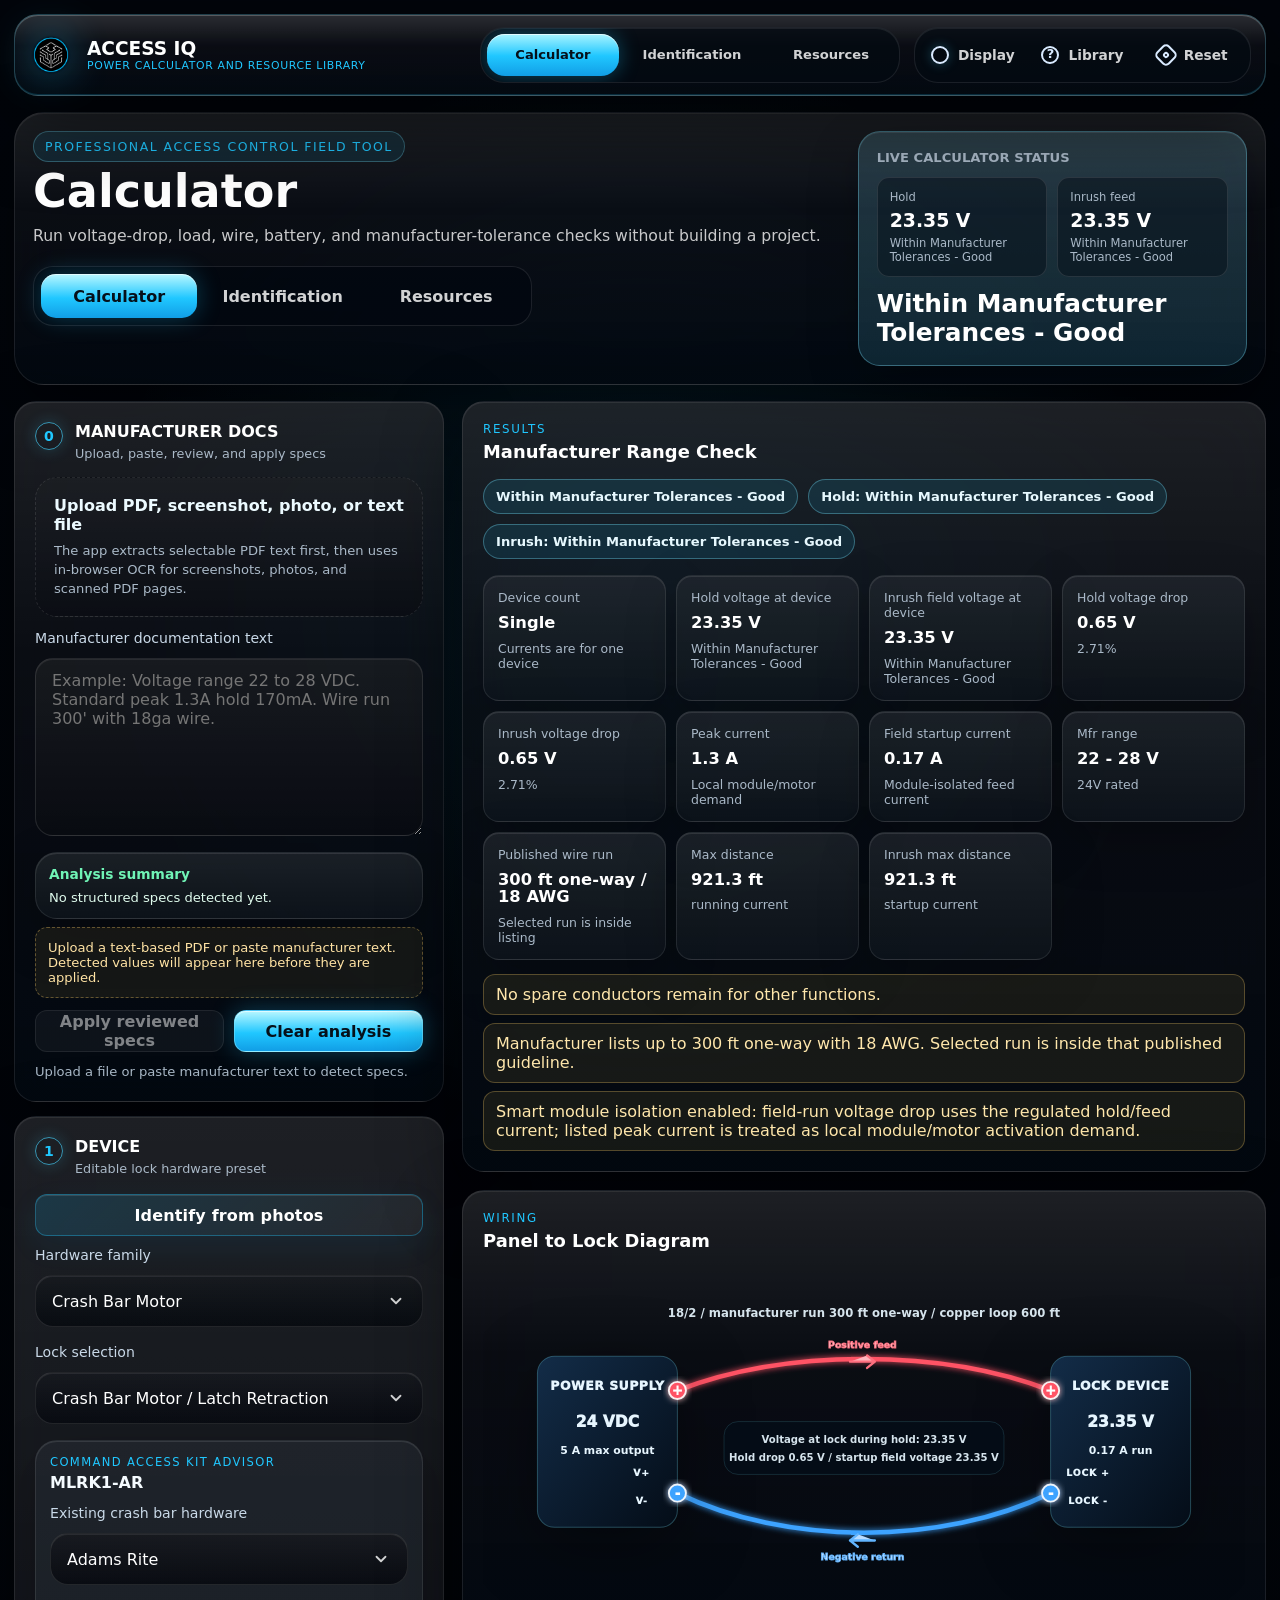
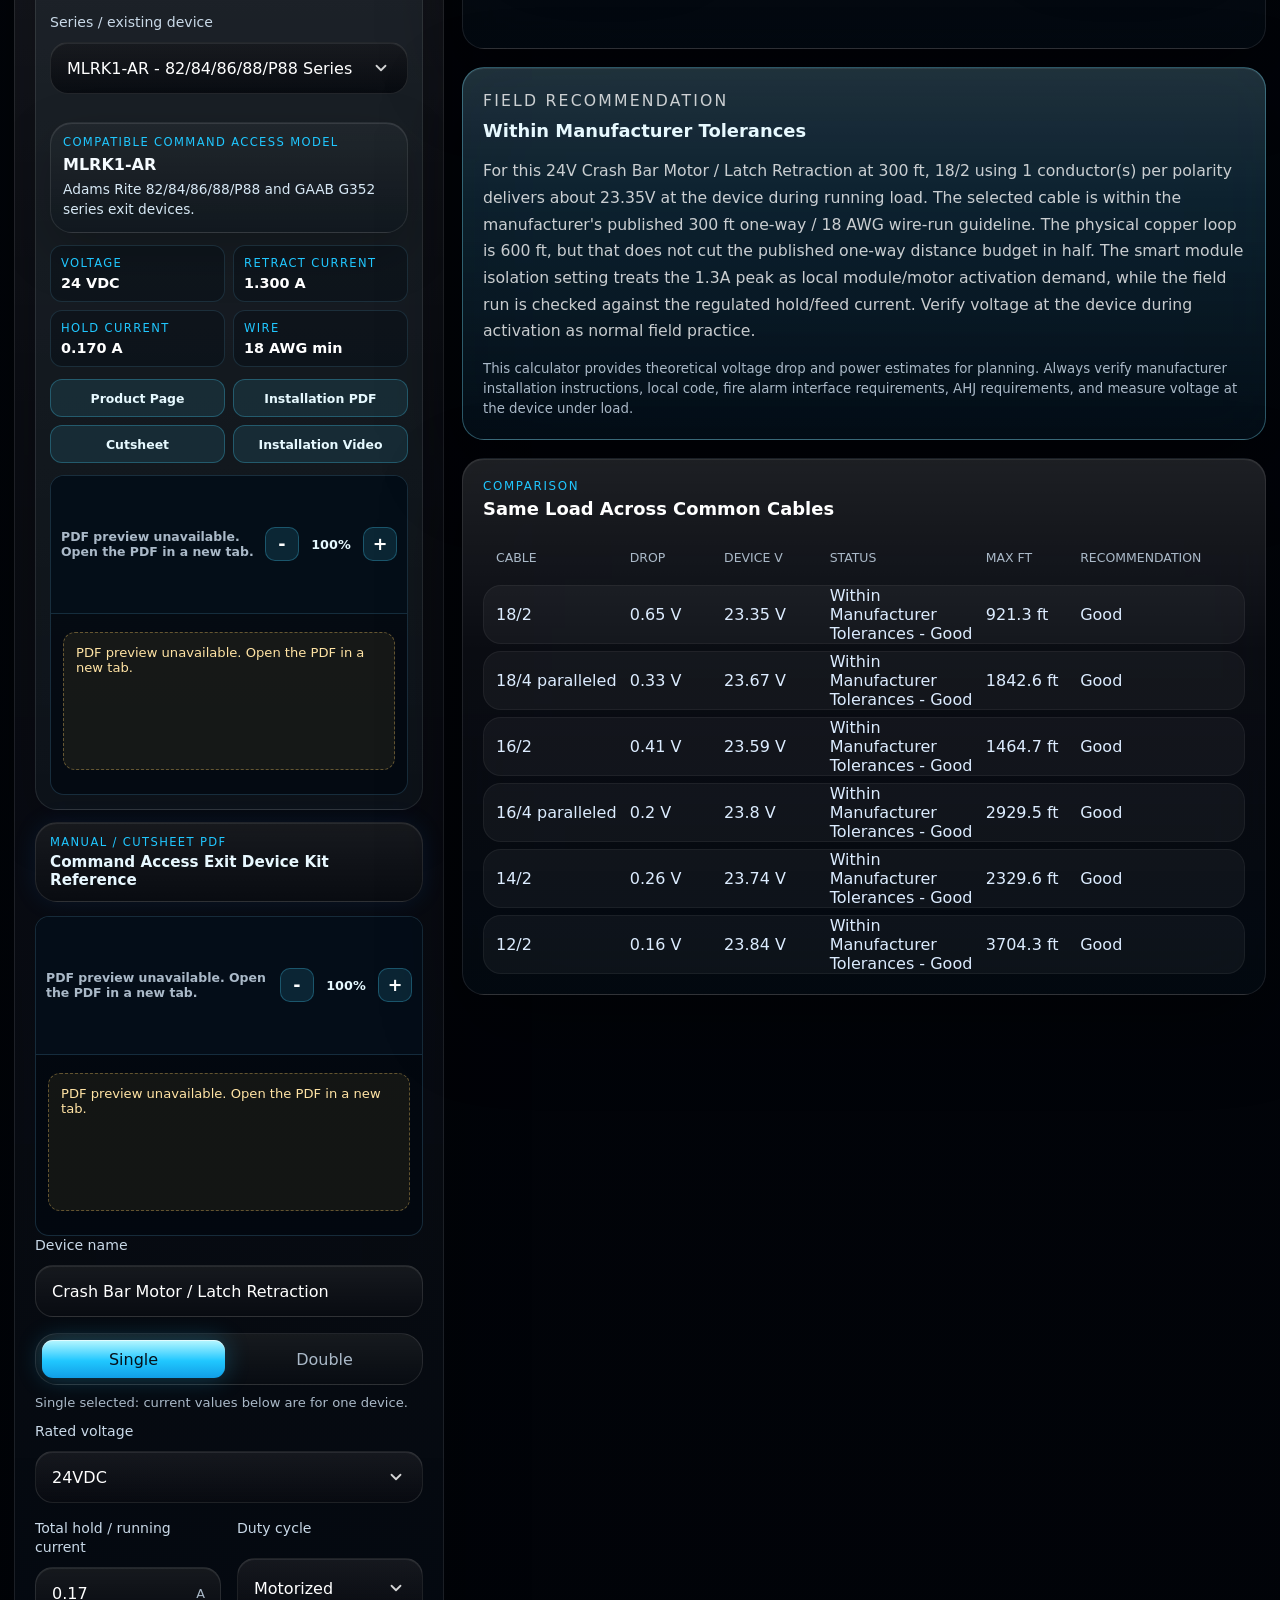
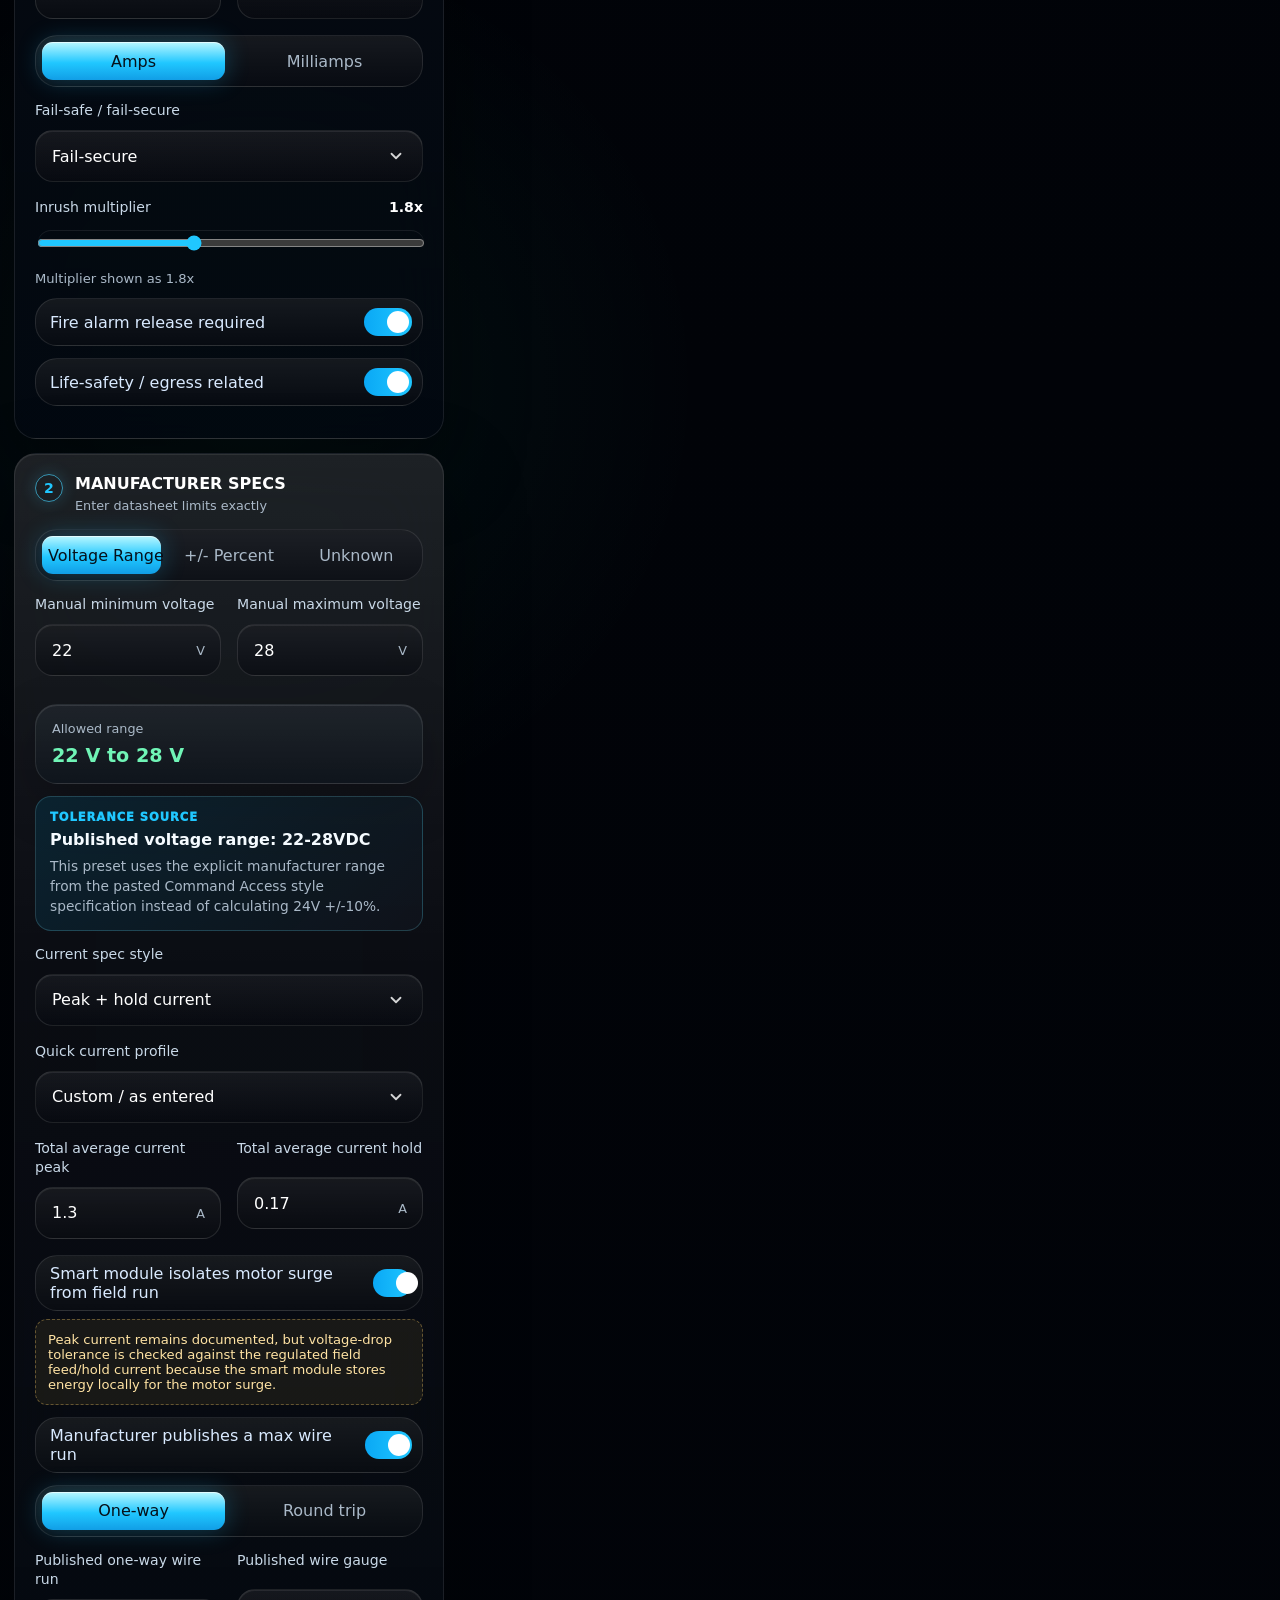
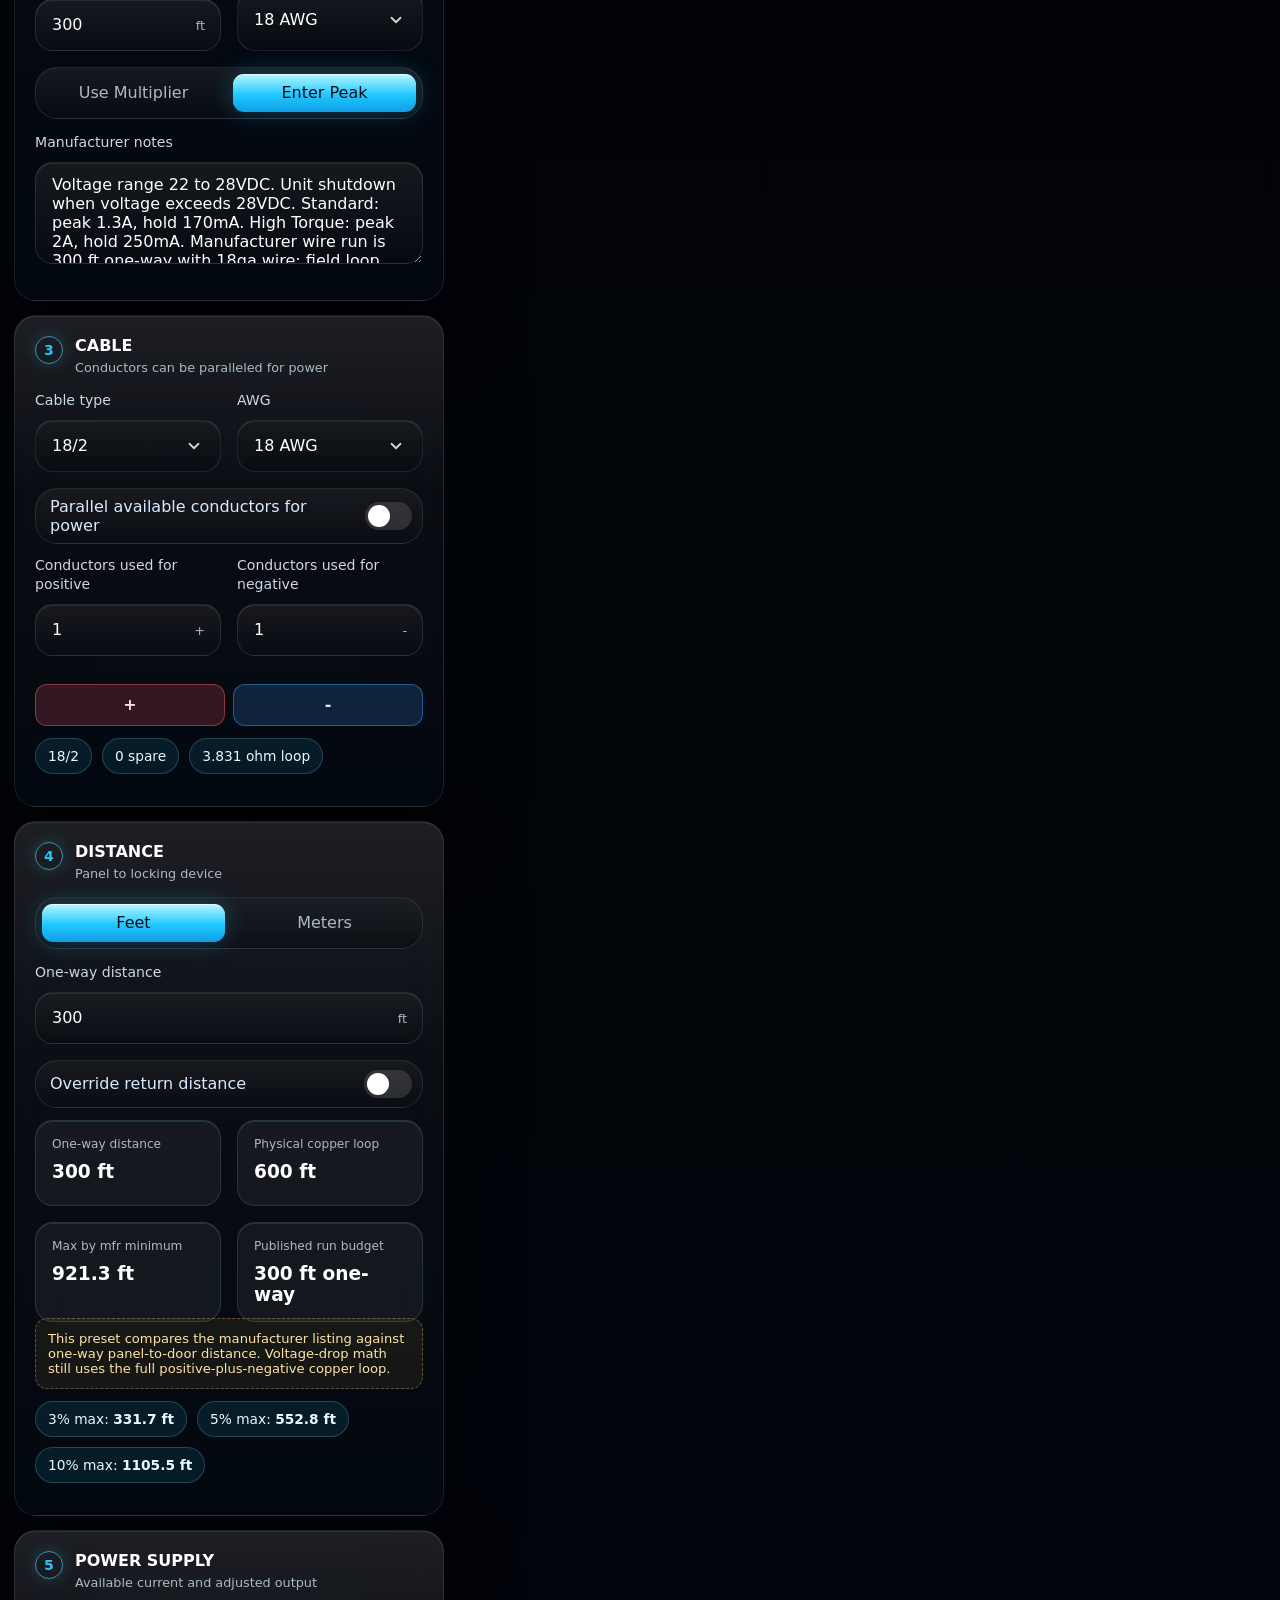
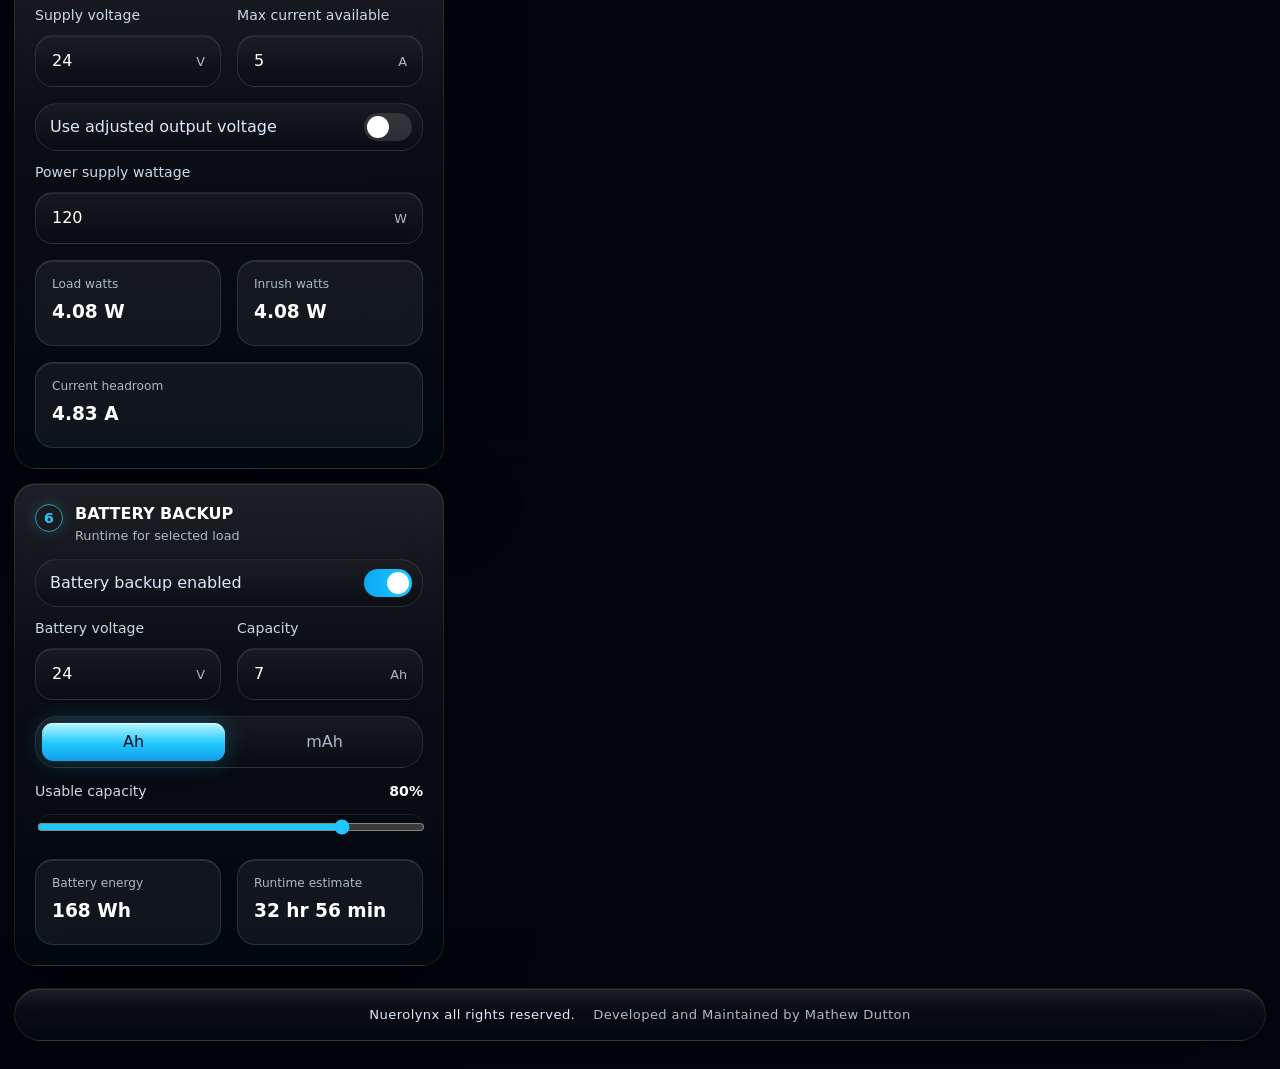
==== commit 499cd579: "Add files via upload" ====
--- a/accessiq/index.html
+++ b/accessiq/index.html
@@ -8,8 +8,8 @@
     <meta name="apple-mobile-web-app-title" content="Access IQ" />
     <link rel="manifest" href="./manifest.webmanifest" />
     <title>Access IQ</title>
-    <script type="module" crossorigin src="./assets/index-CF6jJx6M.js"></script>
-    <link rel="stylesheet" crossorigin href="./assets/index-oQScbNdc.css">
+    <script type="module" crossorigin src="./assets/index-BfmswDNj.js"></script>
+    <link rel="stylesheet" crossorigin href="./assets/index-CSxWEf9x.css">
   </head>
   <body>
     <div id="root"></div>
--- a/accessiq/assets/index-CSxWEf9x.css
+++ b/accessiq/assets/index-CSxWEf9x.css
@@ -0,0 +1 @@
+:root{--lightningcss-light: ;--lightningcss-dark:initial;color-scheme:dark;color:#eef7ff;--panel:#0d1624b3;--panel-strong:#111f33db;--line:#94ceff2e;--muted:#91a4b8;--blue:#45d5ff;--blue-2:#168aff;--green:#70f4b6;--red:#ff596d;--amber:#ffd166;--shadow:0 24px 80px #00000075;background:#04070d;font-family:Inter,ui-sans-serif,system-ui,-apple-system,BlinkMacSystemFont,Segoe UI,sans-serif}*{box-sizing:border-box}body{background:radial-gradient(circle at 18% 0,#36b8ff2e,#0000 34rem),radial-gradient(circle at 100% 12%,#6bffc91a,#0000 28rem),linear-gradient(145deg,#03050a 0%,#07111f 48%,#03060b 100%);min-width:320px;min-height:100vh;margin:0}button,input,select{font:inherit}button{cursor:pointer}.app{width:min(1440px,100%);margin:0 auto;padding:28px}.intro{justify-content:space-between;align-items:center;gap:28px;min-height:210px;display:flex}.eyebrow{color:var(--blue);letter-spacing:.12em;text-transform:uppercase;font-size:.78rem}h1,h2,p{margin:0}h1{letter-spacing:0;max-width:760px;margin-top:10px;font-size:clamp(2.4rem,6vw,5.8rem);line-height:.94}.intro p{max-width:650px;color:var(--muted);margin-top:18px;font-size:1.08rem;line-height:1.65}.statusPill{border:1px solid var(--line);color:#cfefff;background:#ffffff0f;border-radius:999px;align-items:center;gap:10px;min-width:164px;padding:12px 16px;display:inline-flex;box-shadow:inset 0 1px #ffffff1f}.statusPill span{background:var(--green);width:9px;height:9px;box-shadow:0 0 18px var(--green);border-radius:50%}.heroCircuit{border:1px solid var(--line);box-shadow:var(--shadow), inset 0 1px 0 #ffffff1c;-webkit-backdrop-filter:blur(22px)saturate(145%);backdrop-filter:blur(22px)saturate(145%);background:linear-gradient(145deg,#0d1a2cc7,#070c1694);border-radius:28px;overflow:hidden}.heroCircuit svg{width:100%;min-height:330px;display:block}.circuitGhost{fill:none;stroke:#ffffff12;stroke-width:30px;stroke-linecap:round;stroke-linejoin:round}.wire{fill:none;stroke-width:10px;stroke-linecap:round;stroke-linejoin:round}.positive,.positiveWire{stroke:var(--red)}.negative,.negativeWire{stroke:#3da3ff}.particle{fill:#fff}.positiveParticle{fill:#ff8a98}.negativeParticle{fill:#61d8ff}.sourceBlock rect,.loadBlock rect,.resistor rect{stroke:var(--line);stroke-width:1.2px;filter:drop-shadow(0 20px 42px #00000059)}.loadBlock rect,.resistor rect{fill:#0a1424eb}.sourceBlock text,.loadBlock text,.resistor text,.wireLabel{fill:#cfefff;text-anchor:middle;font-size:14px}.sourceBlock .large,.loadBlock .large{fill:#fff;font-size:24px;font-weight:800}.terminal.plus{fill:var(--red);font-size:22px;font-weight:900}.terminal.minus{fill:#3da3ff;font-size:24px;font-weight:900}.resistor path{fill:none;stroke:var(--amber);stroke-width:3px;stroke-linecap:round;stroke-linejoin:round}.wireLabel{fill:var(--muted);font-size:13px}.resultsGrid{grid-template-columns:repeat(11,minmax(120px,1fr));gap:12px;margin:18px 0;padding-bottom:4px;display:grid;overflow-x:auto}.resultCard,.metric{background:#ffffff0e;border:1px solid #70ccff29;border-radius:18px;min-height:86px;padding:16px;box-shadow:inset 0 1px #ffffff1a}.resultCard span,.metric span{color:var(--muted);font-size:.76rem;display:block}.resultCard strong,.metric strong{color:#fff;margin-top:10px;font-size:1.16rem;display:block}.dashboard{grid-template-columns:minmax(0,1fr) minmax(0,1fr);align-items:start;gap:18px;display:grid}.column{gap:18px;display:grid}.panel{border:1px solid var(--line);background:var(--panel);-webkit-backdrop-filter:blur(24px)saturate(155%);backdrop-filter:blur(24px)saturate(155%);border-radius:24px;padding:22px;box-shadow:0 18px 56px #00000057,inset 0 1px #ffffff1a}.panelTitle{margin-bottom:18px}.panelTitle p{color:var(--blue);letter-spacing:.14em;text-transform:uppercase;font-size:.74rem}.panelTitle h2{letter-spacing:0;margin-top:5px;font-size:1.36rem}.grid{gap:12px;display:grid}.two{grid-template-columns:repeat(2,minmax(0,1fr))}.three{grid-template-columns:repeat(3,minmax(0,1fr))}.wide{grid-column:1/-1}.field,.sliderField{gap:8px;margin-bottom:12px;display:grid}.manualQuickLink{color:#e8f8ff;background:linear-gradient(135deg,#45d5ff1f,#ffffff09);border:1px solid #45d5ff47;border-radius:14px;gap:4px;margin:-2px 0 14px;padding:12px 14px;text-decoration:none;display:grid;box-shadow:0 0 24px #1f8bff1a,inset 0 1px #ffffff14}.manualQuickLink span{color:var(--blue);letter-spacing:.12em;text-transform:uppercase;font-size:.72rem}.manualQuickLink strong{font-size:.95rem}.kitAdvisor{background:linear-gradient(160deg,#45d5ff17,#ffffff09);border:1px solid #45d5ff38;border-radius:16px;gap:12px;margin:0 0 14px;padding:14px;display:grid;box-shadow:inset 0 1px #ffffff14}.kitAdvisorTitle{gap:4px;display:grid}.kitAdvisorTitle span,.kitRecommendation span,.kitSpecGrid span{color:var(--blue);letter-spacing:.12em;text-transform:uppercase;font-size:.72rem}.kitAdvisorTitle strong,.kitRecommendation strong{color:#f5fbff;font-size:1rem}.kitRecommendation{background:#70f4b60f;border:1px solid #70f4b62e;border-radius:12px;gap:6px;padding:12px;display:grid}.kitRecommendation p{color:#d7e8f5;font-size:.86rem;line-height:1.45}.kitSpecGrid{grid-template-columns:repeat(2,minmax(0,1fr));gap:8px;display:grid}.kitSpecGrid div{background:#020a1452;border:1px solid #70ccff24;border-radius:12px;gap:5px;padding:10px;display:grid}.kitSpecGrid strong{color:#fff;font-size:.9rem}.kitLinks{grid-template-columns:repeat(2,minmax(0,1fr));gap:8px;display:grid}.kitLinks a{color:#e6f9ff;text-align:center;background:#45d5ff1a;border:1px solid #45d5ff47;border-radius:12px;justify-content:center;align-items:center;min-height:38px;padding:0 10px;font-size:.78rem;font-weight:800;text-decoration:none;display:inline-flex}.kitPdfPreview{background:#020810b8;border:1px solid #70ccff2e;border-radius:14px;min-height:280px;overflow:hidden}.kitPdfPreview iframe{background:#101722;border:0;width:100%;height:320px;display:block}.pdfPreview{background:#020810b8;border:1px solid #70ccff2e;border-radius:14px;gap:10px;min-height:320px;display:grid;overflow:hidden}.pdfPreviewToolbar{z-index:2;background:#050e19f0;border-bottom:1px solid #70ccff29;justify-content:space-between;align-items:center;gap:10px;padding:10px;display:flex;position:sticky;top:0}.pdfPreviewToolbar span{color:var(--muted);font-size:.78rem;font-weight:800}.pdfPreviewToolbar div{align-items:center;gap:8px;display:inline-flex}.pdfPreviewToolbar button{width:34px;height:34px;color:var(--text);background:#45d5ff1f;border:1px solid #45d5ff47;border-radius:10px;font-size:1.1rem;font-weight:900}.pdfPreviewToolbar button:disabled{opacity:.35}.pdfPreviewToolbar strong{color:#e6f9ff;text-align:center;min-width:48px;font-size:.8rem}.pdfPreviewScroller{-webkit-overflow-scrolling:touch;gap:14px;max-height:72vh;padding:12px;display:grid;overflow:auto}.pdfPreview.compact .pdfPreviewScroller{max-height:460px}.pdfPreview.large .pdfPreviewScroller{max-height:78vh}.pdfPreview.tall .pdfPreviewScroller{max-height:88vh}.pdfPreviewPage{justify-content:center;gap:6px;min-width:max-content;margin:0 auto;display:grid}.pdfPreviewPage canvas{background:#fff;border-radius:8px;max-width:none;display:block;box-shadow:0 18px 45px #00000059}.pdfPreviewPage figcaption{color:var(--muted);text-align:center;font-size:.72rem;font-weight:800}.field>span,.sliderField>span{color:#c9d9e8;font-size:.88rem}.inputWrap{position:relative}input,select{color:#f8fbff;background:#020912ad;border:1px solid #96d6ff2e;border-radius:14px;outline:none;width:100%;min-height:46px;padding:0 14px;transition:border-color .16s,box-shadow .16s,background .16s}input:focus,select:focus{background:#06101df2;border-color:#45d5ffc7;box-shadow:0 0 0 4px #45d5ff1f}.inputWrap em{color:var(--muted);pointer-events:none;font-size:.8rem;font-style:normal;position:absolute;top:50%;right:12px;transform:translateY(-50%)}.segmented{background:#020810a3;border:1px solid #96d6ff24;border-radius:16px;grid-auto-columns:1fr;grid-auto-flow:column;gap:6px;margin-bottom:14px;padding:6px;display:grid}.segmented button{min-height:38px;color:var(--muted);white-space:nowrap;background:0 0;border:0;border-radius:11px}.segmented .active{color:#fff;background:linear-gradient(#45d5ff47,#168aff2e);box-shadow:inset 0 1px #ffffff24,0 8px 24px #1290ff2e}.toggle{color:#d9eaff;text-align:left;background:#0208108a;border:1px solid #96d6ff26;border-radius:15px;justify-content:space-between;align-items:center;gap:12px;width:100%;min-height:48px;margin:0 0 12px;padding:8px 10px 8px 14px;display:flex}.toggle i{background:#ffffff21;border-radius:999px;width:48px;height:28px;padding:3px;transition:background .18s}.toggle i:before{content:"";background:#fff;border-radius:50%;width:22px;height:22px;transition:transform .18s;display:block}.toggle.on i{background:linear-gradient(90deg, var(--blue-2), var(--blue))}.toggle.on i:before{transform:translate(20px)}.sliderField span{justify-content:space-between;gap:12px;display:flex}.sliderField strong{color:#fff}input[type=range]{min-height:28px;accent-color:var(--blue);background:0 0;padding:0}.summaryStrip,.runLengths,.stages{flex-wrap:wrap;gap:10px;margin:12px 0;display:flex}.summaryStrip span,.runLengths span,.stages span{color:#d9f6ff;background:#45d5ff13;border:1px solid #45d5ff2e;border-radius:999px;padding:9px 12px;font-size:.86rem}.stages span{background:#70f4b613;border-color:#70f4b633}.alert{color:#ffd7dd;background:#ff596d1a;border:1px solid #ff596d5c;border-radius:15px;padding:13px 14px}.alert.subtle{color:#d4f5ff;background:#45d5ff14;border-color:#45d5ff38}.diagramCard{margin-top:12px}.diagramCard svg,.chartPanel svg{width:100%;min-height:190px;display:block}.miniBattery rect:first-child{fill:#ffffff12;stroke:#cdeeff42}.miniBattery rect:nth-child(2){fill:#cdeeff42}.miniBattery text{fill:#eaf8ff;text-anchor:middle;font-size:12px;font-weight:800}.seriesWire,.positiveWire,.negativeWire{fill:none;stroke-width:4px;stroke-linecap:round;stroke-linejoin:round}.seriesWire{stroke:var(--amber)}.diagramText{fill:var(--muted);font-size:12px}.gridLine{stroke:#ffffff12}.axisLine{fill:none;stroke:#cdeeff57}.curveFill{fill:#45d5ff17;stroke:none}.curveLine{fill:none;stroke:var(--blue);stroke-width:4px;stroke-linecap:round;stroke-linejoin:round;filter:drop-shadow(0 0 10px #45d5ffb3)}.chartPanel text{fill:var(--muted);font-size:12px}.wireTable{gap:6px;display:grid}.wireTable>div{color:#dcecff;background:#ffffff0a;border-radius:12px;grid-template-columns:.7fr 1.4fr 1fr 1fr;align-items:center;gap:10px;min-height:38px;padding:0 12px;display:grid}.wireTable .thead{color:var(--muted);background:0 0;font-size:.78rem}.wireTable .selected{color:#fff;background:#45d5ff21;outline:1px solid #45d5ff4d}@media (width<=1040px){.dashboard{grid-template-columns:1fr}.resultsGrid{grid-template-columns:repeat(4,minmax(150px,1fr));overflow:visible}}@media (width<=720px){.app{padding:16px}.intro{min-height:auto;padding:20px 0;display:grid}.statusPill{width:fit-content}.heroCircuit{border-radius:22px}.heroCircuit svg{width:760px;min-height:320px}.heroCircuit{overflow-x:auto}.resultsGrid,.two,.three{grid-template-columns:1fr}.panel{border-radius:20px;padding:18px}.segmented{grid-auto-flow:row}.wireTable{overflow-x:auto}.wireTable>div{min-width:420px}}@media (prefers-reduced-motion:reduce){*,:before,:after{scroll-behavior:auto!important;animation-duration:.01ms!important;animation-iteration-count:1!important}}.app{width:min(1580px,100%);padding:16px}.appHeader{z-index:10;-webkit-backdrop-filter:blur(24px)saturate(150%);backdrop-filter:blur(24px)saturate(150%);background:#030c18d1;border:1px solid #57b7ff33;border-radius:18px;grid-template-columns:300px minmax(620px,920px) max-content;align-items:center;gap:18px;margin-bottom:14px;padding:14px 18px;display:grid;position:sticky;top:10px;box-shadow:0 18px 60px #0000005c,inset 0 1px #ffffff1c}.brand{align-items:center;gap:14px;min-width:0;display:flex}.logoMark{object-fit:contain;filter:drop-shadow(0 0 18px #00c2ff6b);border-radius:50%;flex:none;width:58px;height:58px}.brand strong{letter-spacing:.12em;font-size:1.55rem;display:block}.brand span{color:#b5c8dc;letter-spacing:.16em;text-transform:uppercase;font-size:.82rem;display:block}.topTabs{scrollbar-width:thin;background:#071322c7;border:1px solid #529eff29;border-radius:12px;grid-auto-columns:minmax(128px,max-content);grid-auto-flow:column;display:grid;overflow:hidden}.topTabs button,.headerTools button{color:#c9d8ea;text-transform:uppercase;background:0 0;border:0;min-height:52px;font-size:.82rem;font-weight:700}.headerTools button{white-space:nowrap;justify-content:center;align-items:center;gap:9px;padding:0 14px;display:inline-flex}.topTabs .active{color:#fff;background:linear-gradient(#2b97ff6b,#0c488e80);box-shadow:inset 0 0 0 1px #53c1ff75,0 0 24px #1e92ff47}.headerTools button.active{color:#fff;background:#45d5ff24;box-shadow:inset 0 0 0 1px #45d5ff47}.headerTools{background:#071322c7;border:1px solid #529eff29;border-radius:12px;grid-template-columns:repeat(3,max-content);display:grid;overflow:hidden}.toolIcon{vertical-align:middle;width:18px;height:18px;display:inline-block;position:relative}.compactMode .panel,.compactMode .accessHero,.compactMode .appHeader,.compactMode .stepPanel{padding:14px}.compactMode .accessDashboard,.compactMode .accessRail,.compactMode .accessWorkbench,.compactMode .tabSurface{gap:10px}.compactMode .field,.compactMode .sliderField{margin-bottom:8px}.compactMode input,.compactMode select{min-height:40px}.sunIcon{border:2px solid #d9eaff;border-radius:50%;box-shadow:0 0 12px #45d5ff47}.sunIcon:before,.sunIcon:after{content:"";border-top:3px solid #d9eaff;border-bottom:3px solid #d9eaff;position:absolute;inset:-6px 7px}.sunIcon:after{transform:rotate(90deg)}.helpIcon{border:2px solid #d9eaff;border-radius:50%}.helpIcon:before{content:"?";color:#d9eaff;text-align:center;font-size:13px;font-weight:900;line-height:18px;position:absolute;inset:-3px 0 0}.gearIcon{border:2px solid #d9eaff;border-radius:5px;transform:rotate(45deg)}.gearIcon:before{content:"";border:2px solid #d9eaff;border-radius:50%;position:absolute;inset:4px}.cockpit{grid-template-columns:430px minmax(0,1fr);align-items:start;gap:14px;display:grid}.controlRail,.workbench,.tabSurface{gap:14px;display:grid}.controlRail{position:sticky;top:104px}.featureGrid{grid-template-columns:minmax(0,1.15fr) minmax(320px,.85fr);gap:14px;display:grid}.stepPanel{padding:18px}.stepTitle{align-items:flex-start;gap:12px;margin-bottom:16px;display:flex}.stepTitle b{width:28px;height:28px;color:var(--blue);border:1px solid #45d5ffa6;border-radius:50%;flex:none;place-items:center;font-size:.88rem;display:grid;box-shadow:0 0 16px #45d5ff33}.stepTitle h2{text-transform:uppercase;margin:0;font-size:1rem}.stepTitle p{color:var(--muted);margin-top:5px;font-size:.8rem}.miniLabel{color:#c9d9e8;margin:12px 0 7px;font-size:.82rem;display:block}.heroCircuit{border-radius:16px;padding:22px;position:relative}.heroCircuit svg{min-height:390px;margin-top:4px}.circuitHeader{justify-content:space-between;align-items:flex-start;gap:16px;display:flex}.circuitHeader h2{text-transform:uppercase;margin:0;font-size:1.1rem}.circuitHeader p{color:var(--muted);margin-top:6px;font-size:.86rem}.legend{color:#dbeeff;flex-wrap:wrap;gap:18px;font-size:.82rem;display:flex}.legend span{align-items:center;gap:8px;display:inline-flex}.legend i{border-radius:999px;width:34px;height:3px}.legend .hot{background:var(--red);box-shadow:0 0 12px #ff596db3}.legend .cold{background:#3da3ff;box-shadow:0 0 12px #3da3ffb3}.systemOk{width:fit-content;color:var(--green);background:#70f4b617;border:1px solid #70f4b65c;border-radius:999px;margin-top:10px;padding:7px 12px;font-size:.78rem;font-weight:800;position:static}.circuitStats{grid-template-columns:repeat(4,minmax(0,1fr));gap:14px;display:grid}.circuitStats div{background:#05111fc7;border:1px solid #64b8ff2b;border-radius:10px;min-height:76px;padding:13px 16px}.circuitStats span{color:var(--muted);font-size:.74rem;display:block}.circuitStats strong{color:var(--green);margin-top:9px;font-size:1.18rem;display:inline-block}.circuitStats em{color:var(--amber);margin-left:6px;font-size:.8rem;font-style:normal;font-weight:800}.guidePanel .diagramCard{margin-top:0}.resultPanel{margin-top:14px}.resultPanel .resultsGrid{margin:0}.resourcesPanel{min-height:420px}.pdfLibrary{gap:14px;margin-bottom:18px;display:grid}.pdfControls{grid-template-columns:repeat(2,minmax(0,1fr));gap:14px;display:grid}.pdfMeta{background:linear-gradient(135deg,#45d5ff17,#ffffff09);border:1px solid #70ccff29;border-radius:16px;justify-content:space-between;align-items:flex-start;gap:16px;padding:16px;display:flex}.pdfMeta span{max-width:920px;color:var(--muted);font-size:.86rem;line-height:1.5;display:block}.pdfMeta h3{color:#f4fbff;margin:6px 0 8px;font-size:1.14rem}.pdfMeta p{color:#c7d7e6;max-width:940px;line-height:1.6}.pdfMeta a{color:#dff8ff;background:#1f8bff29;border:1px solid #45d5ff75;border-radius:14px;flex:none;justify-content:center;align-items:center;min-height:42px;padding:0 16px;text-decoration:none;display:inline-flex;box-shadow:0 0 24px #1f8bff24}.pdfFrameShell{background:#020810b8;border:1px solid #70ccff2e;border-radius:18px;min-height:680px;overflow:hidden;box-shadow:inset 0 1px #ffffff12}.pdfFrameShell iframe{background:#101722;border:0;width:100%;height:72vh;min-height:680px;display:block}.pdfNote{color:var(--muted);font-size:.86rem;line-height:1.5}.formulaGrid{grid-template-columns:repeat(3,minmax(0,1fr));gap:12px;display:grid}.formulaCard,.resourceList article{background:#ffffff0b;border:1px solid #70ccff29;border-radius:14px;padding:18px}.formulaCard span{color:var(--muted);font-size:.82rem}.formulaCard strong{color:#fff;margin-top:10px;font-size:1.15rem;display:block}.resourceList{grid-template-columns:repeat(3,minmax(0,1fr));gap:12px;margin-top:14px;display:grid}.resourceList h3{color:#dff6ff;margin:0 0 8px}.resourceList p{color:var(--muted);font-size:.92rem;line-height:1.6}@media (width<=1180px){.appHeader,.cockpit{grid-template-columns:1fr}.controlRail{grid-template-columns:repeat(2,minmax(0,1fr));position:static}.featureGrid,.formulaGrid,.pdfControls,.resourceList{grid-template-columns:1fr}.pdfMeta{display:grid}.pdfFrameShell,.pdfFrameShell iframe{min-height:560px}}@media (width<=760px){.app{padding:10px}.appHeader,.topTabs,.headerTools,.controlRail,.featureGrid,.circuitStats{grid-template-columns:1fr}.brand strong{font-size:1.1rem}.brand span{font-size:.67rem}.heroCircuit{padding:16px}.heroCircuit svg{width:800px;min-height:330px}.circuitHeader{display:grid}.pdfFrameShell,.pdfFrameShell iframe{min-height:460px}}@media (width>=761px) and (width<=1180px){.cockpit{grid-template-columns:320px minmax(0,1fr)}.controlRail{grid-template-columns:1fr;position:sticky;top:250px}.featureGrid,.formulaGrid,.pdfControls,.resourceList,.three{grid-template-columns:1fr}}html,body{max-width:100%;overflow-x:hidden}.app,.accessDashboard,.accessRail,.accessWorkbench,.panel,.tabSurface{min-width:0;max-width:100%}.accessTable,.wireTable{max-width:100%}textarea{resize:vertical;color:#f8fbff;width:100%;font:inherit;background:#020912ad;border:1px solid #96d6ff2e;border-radius:14px;outline:none;padding:12px 14px}.accessHero{border:1px solid var(--line);box-shadow:var(--shadow), inset 0 1px 0 #ffffff1a;background:linear-gradient(135deg,#091626d1,#040a14b8);border-radius:18px;grid-template-columns:minmax(0,1fr) 260px;align-items:end;gap:18px;margin:14px 0;padding:22px;display:grid}.accessHero h1{max-width:940px;font-size:clamp(2rem,4.5vw,4.6rem)}.accessHero p{max-width:880px;color:var(--muted);margin-top:12px;line-height:1.55}.heroBadge{background:#ffffff0e;border:1px solid #70ccff33;border-radius:16px;align-content:center;gap:10px;min-height:128px;padding:18px;display:grid}.heroBadge span{color:var(--muted);text-transform:uppercase;font-size:.82rem;font-weight:800}.heroBadge strong{color:#fff;font-size:1.55rem}.heroStatusGrid{grid-template-columns:repeat(2,minmax(0,1fr));gap:10px;display:grid}.heroStatusGrid div{background:#030c1673;border:1px solid #ffffff1c;border-radius:12px;min-width:0;padding:12px}.heroStatusGrid em,.heroStatusGrid small{color:var(--muted);font-size:.72rem;font-style:normal;display:block}.heroStatusGrid strong{margin:5px 0;font-size:1.18rem;display:block}.accessDashboard{grid-template-columns:430px minmax(0,1fr);align-items:start;gap:14px;display:grid}.accessRail,.accessWorkbench{gap:14px;display:grid}.accessRail{position:sticky;top:104px}.rangeHint,.unknownBox{color:var(--muted);margin:-4px 0 12px;font-size:.82rem}.unknownBox{color:#ffe3a4;background:#ffd16612;border:1px dashed #ffd16657;border-radius:12px;padding:12px}.manualCurrentEntry{gap:10px;display:grid}.manualCurrentEntry .unknownBox{margin:0}.identifyInlineButton{width:100%;min-height:42px;color:var(--text);letter-spacing:.01em;background:linear-gradient(135deg,#20c5ff29,#ffffff0d);border:1px solid #20c5ff59;border-radius:12px;margin:2px 0 10px;font-weight:800;box-shadow:inset 0 1px #ffffff1f,0 10px 30px #20c5ff14}.identifyInlineButton:hover{border-color:#20c5ff9e;transform:translateY(-1px)}.relatedInstallBox,.relatedManual{background:#08121e8f;border:1px solid #20c5ff2e;border-radius:14px;gap:10px;margin:10px 0 12px;padding:12px;display:grid}.relatedInstallBox p,.relatedManual p{color:var(--muted);margin:0;font-size:.82rem;line-height:1.45}.manualQuickLink.accessory{background:#70f4b612;border-color:#70f4b642}.rangeDisplay{background:#70f4b613;border:1px solid #70f4b638;border-radius:14px;margin:12px 0;padding:16px}.rangeDisplay span{color:var(--muted);font-size:.8rem;display:block}.rangeDisplay strong{color:var(--green);margin-top:8px;font-size:1.2rem;display:block}.sourceEvidence{background:linear-gradient(135deg,#20c7ff1f,#ffffff09),#0208108f;border:1px solid #78e4ff33;border-radius:16px;gap:6px;margin:12px 0 14px;padding:13px 14px;display:grid}.sourceEvidence span{color:var(--site-cyan,var(--blue));letter-spacing:.08em;text-transform:uppercase;font-size:.72rem;font-weight:950}.sourceEvidence strong{color:#f5fbff;line-height:1.3}.sourceEvidence p{color:var(--site-muted,var(--muted));font-size:.86rem;line-height:1.45}.conductorDiagram{grid-template-columns:repeat(auto-fit,minmax(42px,1fr));gap:8px;margin:12px 0;display:grid}.conductorDiagram span{border-radius:12px;place-items:center;height:42px;font-weight:900;display:grid}.conductorDiagram .pos{color:#ffdce1;background:#ff596d2e;border:1px solid #ff596d73}.conductorDiagram .neg{color:#d8efff;background:#3da3ff2e;border:1px solid #3da3ff73}.conductorDiagram .spare{color:#c4ceda;background:#ffffff12;border:1px dashed #ffffff38}.badgeRow{flex-wrap:wrap;gap:10px;margin-bottom:16px;display:flex}.badge{color:#dff7ff;background:#45d5ff14;border:1px solid #45d5ff38;border-radius:999px;padding:9px 12px;font-size:.82rem;font-weight:800}.warn{color:#ffe29a;background-color:#ffd1661a;border-color:#ffd1666b}.danger{color:#ffc6ce;background-color:#ff596d1a;border-color:#ff596d6b}.resultMatrix{grid-template-columns:repeat(3,minmax(0,1fr));gap:12px;display:grid}.resultMatrix div{background:#ffffff0d;border:1px solid #70ccff29;border-radius:14px;min-height:104px;padding:16px}.resultMatrix span,.resultMatrix em{color:var(--muted);font-size:.78rem;font-style:normal;display:block}.resultMatrix strong{color:#fff;margin:9px 0;font-size:1.35rem;display:block}.warningList{gap:8px;margin-top:14px;display:grid}.warningList span{color:#ffe7ac;background:#ffd16614;border:1px solid #ffd16647;border-radius:12px;padding:10px 12px}.accessTable{gap:7px;display:grid;overflow-x:auto}.accessTable>div{color:#dcecff;background:#ffffff0b;border-radius:12px;grid-template-columns:1.2fr .8fr .9fr 1.4fr .8fr 1.2fr;align-items:center;gap:10px;min-width:900px;min-height:42px;padding:0 12px;display:grid}.accessTable .thead{color:var(--muted);text-transform:uppercase;background:0 0;font-size:.78rem}.wiringDiagramPanel{overflow:hidden}.wiringDiagramPanel .panelTitle{margin-bottom:10px}.desktopWiringDiagram{width:100%;height:auto;min-height:340px;display:block}.mobileWiringDiagram{display:none}.diagramBlock rect{fill:url(#sourceGlass);stroke:#78e4ff47;stroke-width:1.3px;filter:drop-shadow(0 22px 46px #00000059)}.diagramBlock text,.diagramCaption{fill:#e7f6ff;text-anchor:middle}.diagramTopCaption{fill:#e7f6ffeb;font-size:15px;font-weight:800}.diagramBlockTitle{fill:var(--site-cyan);letter-spacing:.04em;font-size:16px;font-weight:950}.diagramValue{fill:#fff;font-size:20px;font-weight:950}.diagramSubValue{fill:#e7f6ffd1;font-size:14px;font-weight:750}.diagramPoleText{letter-spacing:.08em;font-size:12px;font-weight:950}.positiveText{fill:#ff7783}.negativeText{fill:#72bdff}.diagramTerminal{stroke:#ffffffe6;stroke-width:2.4px;filter:url(#wireGlow)}.diagramTerminal.positive{fill:#ff5365}.diagramTerminal.negative{fill:#3da3ff}.diagramBlock .diagramTerminalLabel{fill:#fff;text-anchor:middle;font-size:17px;font-weight:950}.diagramPositive,.diagramNegative,.diagramSpare{fill:none;stroke-linecap:round;filter:url(#wireGlow)}.diagramPositive{stroke:#ff5365;stroke-width:6px}.diagramNegative{stroke:#3da3ff;stroke-width:6px}.diagramSpare{stroke:#b9c7d86b;stroke-dasharray:8 10;stroke-width:2.5px}.wireDirection path{fill:none;stroke-width:3px;stroke-linecap:round;stroke-linejoin:round}.wireDirection text{text-anchor:middle;font-size:12px;font-weight:900}.wireDirection.forward path,.wireDirection.forward text{stroke:#ff7080;fill:#ffb5bd}.wireDirection.return path,.wireDirection.return text{stroke:#62b5ff;fill:#b9dcff}.diagramInfoPill rect{fill:#040d18d1;stroke:#78e4ff2e}.diagramInfoPill text{fill:#e7f6ffeb;text-anchor:middle;font-size:13px;font-weight:750}.mobileDiagramCard{background:linear-gradient(145deg,#ffffff1a,#ffffff09),#05101deb;border:1px solid #78e4ff38;border-radius:22px;gap:8px;padding:18px;display:grid;box-shadow:inset 0 1px #ffffff1c,0 20px 48px #00000047}.mobileDiagramCard span{color:var(--site-cyan);letter-spacing:.08em;text-transform:uppercase;font-size:.78rem;font-weight:950}.mobileDiagramCard strong{color:#fff;font-size:1.55rem;line-height:1}.mobileDiagramCard small{color:#e7f6ffc7;font-size:.92rem}.mobileTerminals{grid-template-columns:1fr 1fr;gap:10px;margin-top:6px;display:grid}.mobileTerminals b{color:#fff;letter-spacing:.03em;border-radius:999px;justify-content:center;align-items:center;min-height:38px;font-size:.86rem;display:inline-flex}.mobileTerminals .positive{background:#ff536529;border:1px solid #ff536570;box-shadow:0 0 22px #ff536533}.mobileTerminals .negative{background:#3da3ff29;border:1px solid #3da3ff70;box-shadow:0 0 22px #3da3ff2e}.mobileWireRun{color:#e7f6ffe0;background:#ffffff09;border-radius:18px;gap:7px;padding:16px 16px 16px 28px;display:grid;position:relative}.mobileWireRun:before{content:"";border-radius:999px;width:5px;position:absolute;top:14px;bottom:14px;left:12px}.mobileWireRun.positive:before{background:#ff5365;box-shadow:0 0 18px #ff536573}.mobileWireRun.negative:before{background:#3da3ff;box-shadow:0 0 18px #3da3ff73}.mobileWireRun span{letter-spacing:.08em;text-transform:uppercase;font-size:.76rem;font-weight:950}.mobileWireRun.positive span{color:#ff9ea8}.mobileWireRun.negative span{color:#9ed0ff}.mobileWireRun b{font-size:.91rem;line-height:1.35}.recommendationPanel p{color:#e7f4ff;max-width:980px;font-size:1.02rem;line-height:1.7}.recommendationPanel small{color:var(--muted);margin-top:14px;line-height:1.5;display:block}.mobileSummary{display:none}.uploadDrop{cursor:pointer;background:#45d5ff12;border:1px dashed #45d5ff61;border-radius:16px;gap:7px;margin-bottom:12px;padding:18px;display:grid}.uploadDrop input{display:none}.uploadDrop strong{color:#ecfaff;font-size:1rem}.uploadDrop span,.docMessage{color:var(--muted);font-size:.82rem;line-height:1.45}.fileList{gap:8px;margin-bottom:12px;display:grid}.fileList div{background:#ffffff0b;border:1px solid #70ccff24;border-radius:12px;grid-template-columns:auto 1fr auto;align-items:center;gap:10px;padding:10px;display:grid}.fileList img{object-fit:cover;border-radius:8px;width:44px;height:44px}.fileList span{color:#eaf6ff;text-overflow:ellipsis;white-space:nowrap;min-width:0;overflow:hidden}.fileList em{color:var(--muted);font-size:.78rem;font-style:normal}.detectedBox{background:#70f4b611;border:1px solid #70f4b62e;border-radius:14px;gap:8px;margin:12px 0;padding:13px;display:grid}.detectedBox strong{color:var(--green);font-size:.86rem}.detectedBox span{color:#dffbed;font-size:.82rem}.analysisEditor{background:#45d5ff0e;border:1px solid #45d5ff33;border-radius:14px;gap:10px;margin:12px 0;padding:13px;display:grid}.analysisEditor>strong{color:var(--blue);font-size:.86rem}.analysisEditor .field{margin-bottom:0}.docActions{grid-template-columns:1fr 1fr;gap:10px;margin-bottom:10px;display:grid}.docActions button{color:#e6f9ff;background:#45d5ff1f;border:1px solid #45d5ff38;border-radius:12px;min-height:42px;font-weight:800}.docActions button:disabled{cursor:not-allowed;color:#ffffff7a;box-shadow:none;opacity:1;background:#ffffff0b;border-color:#ffffff14}.buttonLink,.primaryButton,.ghostButton{border-radius:12px;justify-content:center;align-items:center;min-height:42px;padding:0 14px;font-weight:800;text-decoration:none;display:inline-flex}.buttonLink,.primaryButton{color:#e6f9ff;background:#45d5ff24;border:1px solid #45d5ff57}.ghostButton{color:#cfe2f5;background:#ffffff0b;border:1px solid #96d6ff29}.actionBar{flex-wrap:wrap;gap:10px;margin-bottom:14px;display:flex}.doorGrid{grid-template-columns:repeat(auto-fit,minmax(280px,1fr));gap:12px;display:grid}.doorCard{background:#ffffff0b;border:1px solid #70ccff29;border-radius:14px;gap:10px;padding:14px;display:grid}.doorCardHeader{grid-template-columns:minmax(0,1fr) auto;align-items:center;gap:10px;display:grid}.doorCard p{color:#dbeeff;line-height:1.45}.evidenceGrid{grid-template-columns:repeat(3,minmax(0,1fr));gap:12px;display:grid}.evidenceGrid article{background:#ffffff0b;border:1px solid #70ccff29;border-radius:14px;padding:14px}.evidenceGrid span{color:var(--blue);letter-spacing:.12em;text-transform:uppercase;font-size:.72rem}.evidenceGrid strong{color:#fff;margin-top:8px;font-size:1.05rem;display:block}.evidenceGrid p{color:var(--muted);margin-top:8px;font-size:.88rem;line-height:1.55}.evidenceList{flex-wrap:wrap;gap:8px;margin:14px 0;display:flex}.evidenceList span{color:#dffbed;background:#70f4b613;border:1px solid #70f4b62e;border-radius:999px;padding:8px 10px;font-size:.78rem;font-weight:800}.compactTable{margin-top:14px}.compactTable>div{min-width:760px}.appFooter{color:var(--muted);letter-spacing:.03em;text-align:center;background:#030c188f;border:1px solid #70ccff24;border-radius:16px;flex-wrap:wrap;justify-content:center;gap:8px 18px;margin:22px 0 6px;padding:18px;font-size:.82rem;display:flex}.appFooter span:first-child{color:#d8ecff}@media (width<=1180px){.accessDashboard,.accessHero{grid-template-columns:1fr}.accessRail{grid-template-columns:repeat(2,minmax(0,1fr));position:static}.resultMatrix{grid-template-columns:repeat(2,minmax(0,1fr))}}@media (width<=980px){.accessRail,.resultMatrix{grid-template-columns:1fr}}@media (width<=760px){.accessRail,.resultMatrix{grid-template-columns:1fr}.accessHero{padding:16px}.heroBadge{min-height:96px}.mobileSummary{z-index:20;-webkit-backdrop-filter:blur(20px);backdrop-filter:blur(20px);background:#040c18eb;border:1px solid #70ccff3d;border-radius:16px;grid-template-columns:.8fr 1fr 1fr;align-items:center;gap:8px;margin-top:14px;padding:12px;display:grid;position:sticky;bottom:10px;box-shadow:0 16px 40px #00000073}.mobileSummary span,.mobileSummary strong,.mobileSummary em{color:#fff;min-width:0;font-size:.78rem;font-style:normal}.evidenceGrid,.doorCardHeader,.actionBar,.docActions{grid-template-columns:1fr}.buttonLink,.primaryButton,.ghostButton{width:100%}}:root{--site-bg:#02050b;--site-bg-2:#030a12;--site-panel:#030a12b8;--site-panel-strong:#06101bdb;--site-glass-edge:#ffffff24;--site-glass-edge-strong:#78e4ff80;--site-text:#fff;--site-soft:#ffffffc7;--site-muted:#aab9c8;--site-cyan:#20c7ff;--site-cyan-soft:#20c7ff29;--site-shadow:0 28px 80px #00000070, inset 0 1px 0 #ffffff14;--panel:var(--site-panel);--panel-strong:var(--site-panel-strong);--line:#ffffff1a;--muted:var(--site-muted);--blue:var(--site-cyan);--blue-2:#0aa8f5;--shadow:var(--site-shadow)}html{background:var(--site-bg)}body{background:radial-gradient(circle at 50% 8%, #20c7ff1f, transparent 34rem), radial-gradient(circle at 20% 48%, #2cffd10e, transparent 28rem), linear-gradient(180deg, var(--site-bg) 0%, #010308 48%, var(--site-bg) 100%);color:var(--site-text)}body:before{content:"";z-index:-1;pointer-events:none;opacity:.16;background-image:radial-gradient(circle,#ffffff2e 0 1px,#0000 1.5px),radial-gradient(circle,#20c7ff2e 0 1px,#0000 1.5px);background-position:12% 18%,72% 34%;background-size:180px 180px,240px 240px;position:fixed;inset:0}.app{padding:18px}.appHeader{-webkit-backdrop-filter:blur(28px)saturate(170%);backdrop-filter:blur(28px)saturate(170%);background:linear-gradient(#ffffff29,#ffffff09 38%,#030a12d1),#02050bc7;border-color:#78e4ff3d;border-radius:34px;padding:16px 18px;top:12px;box-shadow:0 24px 80px #0000008c,inset 0 1px #ffffff38,inset 0 -1px #20c7ff2e}.brand strong{color:var(--site-text);letter-spacing:0;font-size:1.48rem}.brand span{color:var(--site-soft);letter-spacing:.08em}.logoMark{filter:drop-shadow(0 0 20px #20c7ff73);width:50px;height:50px}.topTabs,.headerTools{background:#030a12b8;border-color:#ffffff17;border-radius:24px;gap:6px;padding:6px;box-shadow:inset 0 1px #ffffff14}.topTabs button,.headerTools button{color:#ffffffd1;text-transform:none;border-radius:18px;min-height:44px;font-size:.86rem;font-weight:800}.topTabs button+button,.headerTools button+button{border-left:0}.topTabs .active,.headerTools button.active{color:#06101a;background:linear-gradient(180deg, #a8f4ff 0%, var(--site-cyan) 52%, #119ee6 100%);box-shadow:0 0 20px #20c7ff57,inset 0 1px #ffffffa6}.accessHero,.panel,.heroCircuit,.appFooter{box-shadow:var(--site-shadow);-webkit-backdrop-filter:blur(30px)saturate(165%);backdrop-filter:blur(30px)saturate(165%);background:linear-gradient(#ffffff1c,#ffffff09 36%,#030a12c2),#02050bb8;border-color:#ffffff17;border-radius:30px}.accessHero{align-items:center;min-height:250px;padding:30px}.eyebrow,.panelTitle p,.kitAdvisorTitle span,.kitRecommendation span,.kitSpecGrid span,.evidenceGrid span{color:var(--site-cyan)}.accessHero h1{color:var(--site-text);letter-spacing:0;text-wrap:balance;font-size:clamp(2.35rem,5vw,5.2rem);font-weight:900}.accessHero p,.recommendationPanel p{color:#ffffffc7}.heroBadge,.resultMatrix div,.circuitStats div,.formulaCard,.resourceList article,.doorCard,.evidenceGrid article,.kitAdvisor,.kitRecommendation,.pdfMeta,.rangeDisplay,.analysisEditor,.detectedBox{background:linear-gradient(#ffffff17,#ffffff09),#030a12a3;border-color:#ffffff18;border-radius:22px;box-shadow:inset 0 1px #ffffff1a,0 18px 52px #00000038}input,select,textarea{min-height:48px;color:var(--site-text);background:linear-gradient(#ffffff14,#ffffff06),#02050bb8;border-color:#ffffff1c;border-radius:18px;box-shadow:inset 0 1px #ffffff14}input:focus,select:focus,textarea:focus{border-color:#78e4ff9e;box-shadow:0 0 0 4px #20c7ff1f,0 0 28px #20c7ff1f}.segmented,.toggle,.uploadDrop,.manualQuickLink,.pdfFrameShell,.kitPdfPreview{background:linear-gradient(#ffffff14,#ffffff06),#02050bad;border-color:#ffffff1a;border-radius:22px}.segmented .active,.docActions button,.buttonLink,.primaryButton{color:#06101a;background:linear-gradient(180deg, #b8f7ff 0%, var(--site-cyan) 55%, #119ee6 100%);border-color:#78e4ff8c;box-shadow:0 0 24px #20c7ff47,inset 0 1px #ffffff94}.ghostButton{color:#ffffffe6;background:#ffffff0f;border-color:#ffffff1c}.badge,.summaryStrip span,.runLengths span,.stages span,.evidenceList span{color:#e9f9ff;background:#20c7ff1a;border-color:#78e4ff38}.good{color:#e7f9ff;background-color:#20c7ff1c;border-color:#78e4ff57}.warn{background-color:#ffd16617;border-color:#ffd16661}.danger{background-color:#ff596d1a;border-color:#ff596d61}.accessTable>div,.wireTable>div,.fileList div{background:#ffffff0b;border:1px solid #ffffff0e;border-radius:18px}.accessTable .thead,.wireTable .thead{background:0 0;border-color:#0000}.mobileSummary{-webkit-backdrop-filter:blur(28px)saturate(165%);backdrop-filter:blur(28px)saturate(165%);background:#02050bdb;border-radius:24px}@media (width<=1180px){.appHeader{border-radius:28px}}@media (width<=760px){.app{padding:10px}.appHeader,.accessHero,.panel,.heroCircuit,.appFooter{border-radius:24px}.topTabs,.headerTools{border-radius:20px}.accessHero{min-height:auto;padding:22px}}.accessRail,.accessWorkbench,.tabSurface,.pdfLibrary{gap:18px}.grid{gap:16px}.field,.sliderField{gap:10px;margin-bottom:16px}.field>span,.sliderField>span,.miniLabel{line-height:1.35}input,select,textarea{min-height:52px;padding-left:16px;padding-right:16px}select{appearance:none;background-image:url("data:image/svg+xml,%3Csvg xmlns='http://www.w3.org/2000/svg' width='18' height='18' viewBox='0 0 24 24' fill='none' stroke='rgba(255,255,255,0.82)' stroke-width='2.4' stroke-linecap='round' stroke-linejoin='round'%3E%3Cpath d='m6 9 6 6 6-6'/%3E%3C/svg%3E"),linear-gradient(#ffffff14,#ffffff06),linear-gradient(#02050bb8,#02050bb8);background-position:right 17px center,0 0,0 0;background-repeat:no-repeat,no-repeat,no-repeat;background-size:18px 18px,100% 100%,100% 100%;padding-right:50px}select option{color:#fff;background:#030a12}.inputWrap input{padding-right:78px}.inputWrap em{right:16px}.panel,.stepPanel{padding:22px}.segmented{gap:8px}.segmented button,.topTabs button,.headerTools button,.docActions button,.buttonLink,.primaryButton,.ghostButton{min-width:0}.topTabs{gap:7px}.topTabs button{white-space:nowrap;padding:0 12px;line-height:1.15}.pdfControls{grid-template-columns:minmax(180px,.8fr) minmax(260px,1.4fr) minmax(150px,.6fr) minmax(150px,.6fr)}.pdfMeta{gap:20px}.pdfFrameShell{border-radius:24px;min-height:760px}.pdfFrameShell iframe{height:80vh;min-height:760px}.pdfFrameShell.compact,.pdfFrameShell.compact iframe{min-height:520px}.pdfFrameShell.compact iframe{height:62vh}.pdfFrameShell.tall,.pdfFrameShell.tall iframe{min-height:920px}.pdfFrameShell.tall iframe{height:88vh}.kitPdfPreview iframe{height:420px}@media (width<=1180px){.pdfControls{grid-template-columns:repeat(2,minmax(0,1fr))}}@media (width<=760px){.grid,.pdfControls{grid-template-columns:1fr}.accessRail,.accessWorkbench,.tabSurface,.pdfLibrary{gap:14px}.panel,.stepPanel{padding:18px}.pdfFrameShell,.pdfFrameShell iframe,.pdfFrameShell.compact,.pdfFrameShell.compact iframe,.pdfFrameShell.tall,.pdfFrameShell.tall iframe{min-height:620px}.pdfFrameShell iframe,.pdfFrameShell.compact iframe,.pdfFrameShell.tall iframe{height:72vh}}.projectSurface{align-items:stretch}.projectIntroPanel{position:relative;overflow:hidden}.projectIntroPanel:after{content:"";pointer-events:none;background:radial-gradient(circle,#20c7ff2e,#0000 66%);border-radius:50%;width:360px;height:360px;position:absolute;top:-120px;right:-120px}.projectHeroGrid{grid-template-columns:repeat(3,minmax(0,1fr));gap:14px;display:grid}.projectHeroGrid div,.workflowCard,.materialList article{background:linear-gradient(#ffffff17,#ffffff09),#030a12a3;border:1px solid #ffffff18;border-radius:22px;box-shadow:inset 0 1px #ffffff1a,0 18px 52px #0000002e}.projectHeroGrid div{min-height:138px;padding:18px}.projectHeroGrid strong{color:#fff;margin-top:10px;font-size:1.22rem;display:block}.projectHeroGrid p,.resourceLead{color:var(--site-soft);margin-top:8px;line-height:1.55}.workflowGrid{grid-template-columns:repeat(6,minmax(150px,1fr));gap:12px;display:grid}.workflowCard{color:#fff;text-align:left;align-content:start;gap:10px;min-height:170px;padding:16px;display:grid}.workflowCard b{width:34px;height:34px;color:var(--site-cyan);border:1px solid #78e4ff73;border-radius:50%;place-items:center;display:grid;box-shadow:0 0 18px #20c7ff2e}.workflowCard strong{font-size:1.04rem}.workflowCard span{color:var(--site-muted);font-size:.86rem;line-height:1.45}.workflowCard.current{background:linear-gradient(#20c7ff2e,#ffffff09),#030a12b3;border-color:#78e4ff47}.materialGrid{grid-template-columns:repeat(3,minmax(0,1fr));gap:18px;display:grid}.materialList{gap:10px;display:grid}.materialList article{grid-template-columns:minmax(0,1fr) auto;align-items:start;gap:6px 12px;padding:14px;display:grid}.materialList strong{color:#fff;line-height:1.35}.materialList span{color:#e9f9ff;background:#20c7ff1f;border-radius:999px;padding:7px 10px;font-weight:900}.materialList p{color:var(--site-muted);grid-column:1/-1;font-size:.86rem;line-height:1.45}.compactField{margin-bottom:0}.resourceCategoryGrid{flex-wrap:wrap;gap:8px;margin:4px 0 18px;display:flex}.resourceChip{color:#ffffffd6;background:#ffffff0b;border:1px solid #78e4ff2e;border-radius:999px;min-height:38px;padding:0 12px;font-weight:800}.resourceChip.active,.resourceChip:hover{color:#06101a;background:linear-gradient(180deg, #b8f7ff 0%, var(--site-cyan) 55%, #119ee6 100%);border-color:#78e4ff8c}.resourceCardGrid{grid-template-columns:repeat(auto-fit,minmax(240px,1fr));gap:14px;margin-bottom:18px;display:grid}.resourceCard{background:linear-gradient(#ffffff17,#ffffff09),#030a12a3;border:1px solid #ffffff18;border-radius:22px;align-content:start;gap:8px;min-height:180px;padding:16px;display:grid;box-shadow:inset 0 1px #ffffff1a,0 18px 52px #0000002e}.selectedResourceCard{background:linear-gradient(135deg,#70f4b61c,#20c5ff14),#030a12b8;border-color:#70f4b657;min-height:0;margin:0 0 16px}.resourceCard span{color:var(--site-cyan);letter-spacing:.08em;text-transform:uppercase;font-size:.72rem}.resourceCard strong{color:#fff;font-size:1.06rem}.resourceCard p,.resourceCard small{color:var(--site-muted);line-height:1.48}.resourceLinks{flex-wrap:wrap;gap:8px;margin-top:6px;display:flex}.resourceLinks a,.resourceLinks button{color:#e9f9ff;background:#20c7ff17;border:1px solid #78e4ff38;border-radius:999px;align-items:center;min-height:34px;padding:0 10px;font-size:.78rem;font-weight:800;text-decoration:none;display:inline-flex}.portMapGrid{grid-template-columns:repeat(auto-fit,minmax(310px,1fr));gap:14px;display:grid}.portMapCard{background:#ffffff0b;border:1px solid #ffffff18;border-radius:22px;gap:10px;padding:16px;display:grid}.portMapCard>strong{color:#fff}.portMapCard>span{color:var(--site-muted)}.portGrid{grid-template-columns:repeat(auto-fill,minmax(96px,1fr));gap:8px;display:grid}.portTile{background:#ffffff09;border:1px dashed #ffffff26;border-radius:14px;align-content:center;gap:4px;min-height:72px;padding:10px;display:grid}.portTile.assigned{background:#20c7ff1c;border-style:solid;border-color:#20c7ff57}.portTile b{color:var(--site-cyan)}.portTile em{color:#ffffffc7;font-size:.8rem;font-style:normal;line-height:1.25}.asBuiltDetails{background:#ffffff09;border:1px solid #78e4ff29;border-radius:18px;padding:12px}.asBuiltDetails summary{cursor:pointer;color:#e9f9ff;font-weight:900}.asBuiltDetails .grid{margin-top:14px}.moduleSelectField{display:none}.standaloneBanner{margin-bottom:18px}@media (width>=1181px){.appHeader{grid-template-columns:minmax(240px,300px) minmax(0,1fr) auto}.topTabs{max-width:100%}}@media (width<=1180px){.appHeader{grid-template-columns:1fr;gap:12px}.brand{justify-content:flex-start}.topTabs{grid-auto-columns:minmax(128px,max-content);width:100%}.headerTools{grid-template-columns:repeat(3,minmax(0,1fr));width:100%}}@media (width<=760px){.app{padding:10px}.appHeader{border-radius:22px;gap:10px;padding:12px;position:sticky;top:6px}.brand{gap:10px}.logoMark{width:42px;height:42px}.brand strong{font-size:1rem}.brand span{letter-spacing:.06em;font-size:.62rem;line-height:1.25}.topTabs{display:none}.moduleSelectField{gap:7px;width:100%;display:grid}.moduleSelectField span{color:var(--site-cyan);letter-spacing:.08em;text-transform:uppercase;font-size:.72rem;font-weight:900}.moduleSelectField select{min-height:50px;font-weight:900}.headerTools{grid-template-columns:repeat(3,minmax(0,1fr));gap:6px;padding:6px}.headerTools button{gap:5px;min-height:42px;padding:0 6px;font-size:.72rem}.toolIcon{width:14px;height:14px}.accessHero{grid-template-columns:1fr;gap:14px;margin:10px 0;padding:18px}.accessHero h1{font-size:clamp(1.9rem,10vw,2.7rem);line-height:1.02}.accessHero p{font-size:.94rem}.heroBadge{min-height:auto;padding:14px}.heroStatusGrid,.resultMatrix,.projectHeroGrid,.resourceCardGrid,.doorGrid,.portMapGrid{grid-template-columns:1fr}.accessTable>div,.compactTable>div{min-width:760px}.accessTable{overflow-x:auto}.desktopWiringDiagram{display:none}.mobileWiringDiagram{gap:12px;display:grid}.wiringDiagramPanel{padding:16px}.summaryStrip,.badgeRow,.actionBar{gap:8px}.summaryStrip span,.badge{font-size:.76rem}}.warningBoard{grid-template-columns:repeat(4,minmax(0,1fr));gap:14px;display:grid}.warningBoard article{background:#ffffff0b;border:1px solid #ffffff18;border-radius:22px;min-height:160px;padding:14px}.warningBoard article>strong{color:#fff;font-size:1rem}.warningBoard article>span{float:right;color:#06101a;background:var(--site-cyan);border-radius:999px;padding:5px 9px;font-weight:900}.warningBoard p{clear:both;color:#ffffffd1;margin-top:12px;font-size:.86rem;line-height:1.45}.warningBoard p b,.warningBoard p em{display:block}.warningBoard p em{color:var(--site-muted);margin-top:4px;font-style:normal}.wideDoorCard{grid-column:1/-1}.importButton{position:relative;overflow:hidden}.importButton input{opacity:0;cursor:pointer;position:absolute;inset:0}.terminalList{gap:8px;margin-top:12px;display:grid}.terminalRow{color:#ffffffd1;background:#ffffff0a;border:1px solid #ffffff17;border-radius:16px;grid-template-columns:minmax(110px,.78fr) minmax(150px,1fr) minmax(120px,.85fr);align-items:center;gap:10px;padding:10px 12px;font-size:.8rem;display:grid}.terminalRow.used{background:linear-gradient(135deg,#2dd4ff1f,#ffffff0a),#ffffff0a;border-color:#2dd4ff57;box-shadow:inset 0 0 18px #2dd4ff14}.terminalRow strong{color:#fff;font-size:.82rem}.terminalRow span{overflow-wrap:anywhere;min-width:0}.terminalRow .statusPill{color:#ffffffc7;letter-spacing:.04em;text-transform:uppercase;background:#ffffff12;border-radius:999px;justify-self:end;padding:5px 9px;font-size:.68rem;font-weight:900}.terminalRow.used .statusPill{color:#04111c;background:var(--site-cyan)}@media (width<=1320px){.workflowGrid,.materialGrid,.warningBoard{grid-template-columns:repeat(2,minmax(0,1fr))}}@media (width<=1180px){.projectHeroGrid{grid-template-columns:1fr}}@media (width<=760px){.workflowGrid,.materialGrid,.warningBoard{grid-template-columns:1fr}.workflowCard{min-height:auto}.terminalRow{grid-template-columns:1fr;gap:6px}.terminalRow .statusPill{justify-self:start}}.accessShell{width:min(1240px,100%);padding-top:14px}.accessShell .appHeader{border-radius:26px;grid-template-columns:minmax(220px,1fr) auto auto;align-items:center;gap:14px;margin-bottom:14px;padding:12px 14px}.accessShell .brand strong{font-size:1.16rem}.accessShell .brand span{letter-spacing:.06em;color:var(--site-cyan);font-size:.68rem}.accessShell .logoMark{width:44px;height:44px}.accessShell .topTabs{grid-auto-columns:minmax(132px,1fr);grid-auto-flow:column;min-width:290px;display:grid}.accessShell .topTabs button{min-height:42px;font-size:.82rem}.accessShell .headerTools{grid-template-columns:repeat(3,minmax(74px,1fr))}.accessShell .headerTools button{min-height:42px;padding:0 10px}.toolHero{grid-template-columns:minmax(0,1.15fr) minmax(280px,.85fr);gap:18px;min-height:auto;margin:0 0 16px;padding:22px}.toolHero .eyebrow{background:#20c7ff1a;border:1px solid #78e4ff4d;border-radius:999px;width:fit-content;padding:7px 11px;display:inline-flex}.toolHero h1{margin-top:6px;font-size:clamp(2.1rem,4vw,3.8rem);line-height:1}.toolHero p{max-width:720px;margin-top:10px;font-size:.98rem;line-height:1.55}.toolModeBar{background:#020810b8;border:1px solid #ffffff1a;border-radius:20px;grid-template-columns:repeat(3,minmax(130px,1fr));gap:7px;margin-top:18px;padding:7px;display:inline-grid}.toolModeBar button{color:#ffffffd1;background:0 0;border:0;border-radius:15px;min-height:44px;padding:0 18px;font-weight:900}.toolModeBar button.active{color:#06101a;background:linear-gradient(180deg, #b8f7ff 0%, var(--site-cyan) 55%, #119ee6 100%);box-shadow:0 0 24px #20c7ff47,inset 0 1px #ffffff94}.accessShell .heroBadge{align-content:center;align-self:stretch;gap:12px;min-height:0;padding:18px;display:grid}.accessShell .heroStatusGrid{gap:10px}.toolStatus{color:var(--site-cyan);font-size:1.05rem}.accessShell .standaloneBanner{display:none}.accessShell .accessDashboard{grid-template-columns:minmax(310px,380px) minmax(0,1fr);gap:16px}.accessShell .accessRail,.accessShell .accessWorkbench{gap:14px}.accessShell .panelTitle h2{font-size:1.12rem;line-height:1.25}.accessShell .resourceCardGrid{grid-template-columns:repeat(auto-fit,minmax(240px,1fr))}@media (width<=980px){.accessShell .appHeader{grid-template-columns:1fr}.accessShell .topTabs,.accessShell .headerTools{width:100%}.toolHero,.accessShell .accessDashboard{grid-template-columns:1fr}}@media (width<=760px){.accessShell{padding:10px}.accessShell .appHeader{gap:10px;padding:12px}.accessShell .topTabs{display:none}.accessShell .moduleSelectField{display:grid}.accessShell .headerTools{grid-template-columns:repeat(3,minmax(0,1fr))}.toolHero{padding:16px}.toolHero h1{font-size:clamp(2rem,11vw,3rem)}.toolModeBar{grid-template-columns:1fr;width:100%}.accessShell .accessRail,.accessShell .accessWorkbench{min-width:0}}.accessShell{width:min(1640px,100% - 28px);padding:14px 0 22px}.accessShell .appHeader{border-radius:24px;grid-template-columns:minmax(260px,1fr) minmax(300px,420px) auto;margin-bottom:16px}.toolHero{grid-template-columns:minmax(0,1.35fr) minmax(360px,.65fr);align-items:stretch;gap:16px;padding:18px}.toolHero h1{font-size:clamp(2.25rem,3.6vw,4.25rem)}.toolHero p{max-width:900px}.accessShell .heroBadge{min-height:154px}.accessShell .accessDashboard{grid-template-columns:minmax(360px,430px) minmax(0,1fr);align-items:start;gap:18px}.accessShell .accessRail{gap:14px;top:96px}.accessShell .accessWorkbench{grid-template-columns:minmax(0,1fr);gap:18px;display:grid}.accessShell .panel{border-radius:22px;padding:20px}.accessShell .panelTitle{margin-bottom:16px}.accessShell .resultsCard{overflow:hidden}.accessShell .resultMatrix{grid-template-columns:repeat(4,minmax(0,1fr));gap:10px}.accessShell .resultMatrix div{border-radius:16px;min-height:96px;padding:14px}.accessShell .resultMatrix strong{font-size:clamp(1.02rem,1.15vw,1.28rem);line-height:1.08}.accessShell .wiringDiagramPanel{min-height:0}.accessShell .desktopWiringDiagram{min-height:360px;max-height:460px}.accessShell .recommendationPanel p{max-width:none;font-size:.98rem}.accessShell .tablePanel{overflow:hidden}.accessShell .accessTable>div{grid-template-columns:1.1fr .75fr .85fr 1.3fr .75fr 1.35fr;min-width:0}.accessShell .resourcesPanel,.accessShell .tabSurface{width:100%}.accessShell .pdfFrameShell,.accessShell .pdfFrameShell iframe{min-height:min(760px,72vh)}@media (width>=1360px){.accessShell .accessWorkbench{grid-template-columns:minmax(0,1.08fr) minmax(420px,.92fr)}.accessShell .resultsCard,.accessShell .wiringDiagramPanel,.accessShell .tablePanel,.accessShell .recommendationPanel{grid-column:1/-1}}@media (width>=1500px){.accessShell .resultMatrix{grid-template-columns:repeat(6,minmax(0,1fr))}.accessShell .accessDashboard{grid-template-columns:minmax(390px,455px) minmax(0,1fr)}}@media (width<=1180px){.accessShell{width:min(1040px,100% - 20px)}.accessShell .appHeader,.toolHero,.accessShell .accessDashboard{grid-template-columns:1fr}.accessShell .accessRail{position:static}.accessShell .resultMatrix{grid-template-columns:repeat(2,minmax(0,1fr))}.accessShell .accessTable{overflow-x:auto}.accessShell .accessTable>div{min-width:860px}}@media (width<=760px){.accessShell{width:100%;padding:10px}.accessShell .appHeader{border-radius:22px;margin-bottom:10px}.toolHero{gap:12px;margin-bottom:12px;padding:16px}.toolHero .eyebrow{font-size:.68rem;line-height:1.25}.toolHero p{font-size:.92rem}.accessShell .heroBadge{min-height:0;padding:14px}.accessShell .heroStatusGrid,.accessShell .resultMatrix{grid-template-columns:1fr}.accessShell .accessDashboard,.accessShell .accessWorkbench,.accessShell .accessRail{gap:12px}.accessShell .panel{border-radius:20px;padding:16px}.accessShell .resultMatrix div{min-height:82px}.accessShell .accessTable>div{min-width:760px}.mobileDiagramCard strong{font-size:1.32rem}}.identificationSurface{gap:18px}.identificationHero{position:relative;overflow:hidden}.identificationHero:after{content:"";pointer-events:none;background:radial-gradient(circle,#20c7ff2e,#0000 68%);border-radius:50%;width:360px;height:360px;position:absolute;top:-140px;right:-120px}.identificationGrid{grid-template-columns:minmax(0,1.2fr) minmax(260px,.8fr);align-items:stretch;gap:16px;display:grid}.photoUploadDrop{color:#e9f9ff;cursor:pointer;background:linear-gradient(135deg,#20c7ff1f,#ffffff09),#0208109e;border:1px dashed #78e4ff57;border-radius:22px;align-content:center;gap:8px;min-height:170px;padding:22px;display:grid;position:relative}.photoUploadDrop input{opacity:0;cursor:pointer;position:absolute;inset:0}.photoUploadDrop strong{color:#fff;font-size:1.22rem}.photoUploadDrop span,.identificationTips span,.photoCard span,.identificationMatch small{color:var(--site-muted,var(--muted));line-height:1.45}.identificationTips{background:#ffffff0b;border:1px solid #ffffff18;border-radius:22px;align-content:center;gap:9px;padding:18px;display:grid}.identificationTips strong{color:#fff}.identificationTips span{background:#20c7ff14;border:1px solid #78e4ff29;border-radius:999px;width:fit-content;padding:7px 10px;font-size:.84rem;display:inline-flex}.photoGrid{grid-template-columns:repeat(4,minmax(0,1fr));gap:14px;display:grid}.photoCard{background:#ffffff0b;border:1px solid #ffffff18;border-radius:18px;gap:8px;min-width:0;padding:12px;display:grid}.photoCard img{aspect-ratio:4/3;object-fit:cover;background:#00000057;border-radius:14px;width:100%}.photoCard strong{color:#fff;overflow-wrap:anywhere;font-size:.9rem}.identificationResults{gap:12px;display:grid}.identificationMatch{background:linear-gradient(135deg,#ffffff13,#ffffff08),#02081094;border:1px solid #78e4ff29;border-radius:20px;grid-template-columns:minmax(0,1fr) auto;align-items:start;gap:16px;padding:16px;display:grid}.identificationMatch.high{border-color:#70f4b64d}.identificationMatch.medium{border-color:#78e4ff4d}.identificationMatch.low{border-color:#ffd16647}.identificationMatch span{color:var(--site-cyan,var(--blue));letter-spacing:.08em;text-transform:uppercase;font-size:.72rem;font-weight:950}.identificationMatch strong{color:#fff;margin-top:5px;font-size:1.14rem;display:block}.identificationMatch p{color:#ffffffc7;margin-top:8px;line-height:1.5}.matchSpecs{flex-wrap:wrap;gap:8px;margin-top:12px;display:flex}.matchSpecs b{color:#e9f9ff;background:#20c7ff14;border:1px solid #78e4ff2e;border-radius:999px;padding:7px 9px;font-size:.76rem}.matchActions{gap:8px;min-width:150px;display:grid}.matchActions a,.matchActions button{color:#e9f9ff;text-align:center;background:#20c7ff1a;border:1px solid #78e4ff3d;border-radius:14px;justify-content:center;align-items:center;min-height:38px;padding:0 12px;font-size:.8rem;font-weight:900;text-decoration:none;display:inline-flex}.matchActions button{color:#06101a;background:linear-gradient(180deg, #b8f7ff 0%, var(--site-cyan,var(--blue)) 55%, #119ee6 100%);border-color:#78e4ff8c}@media (width<=900px){.identificationGrid,.identificationMatch{grid-template-columns:1fr}.photoGrid,.matchActions{grid-template-columns:repeat(2,minmax(0,1fr))}}@media (width<=560px){.photoGrid,.matchActions{grid-template-columns:1fr}}
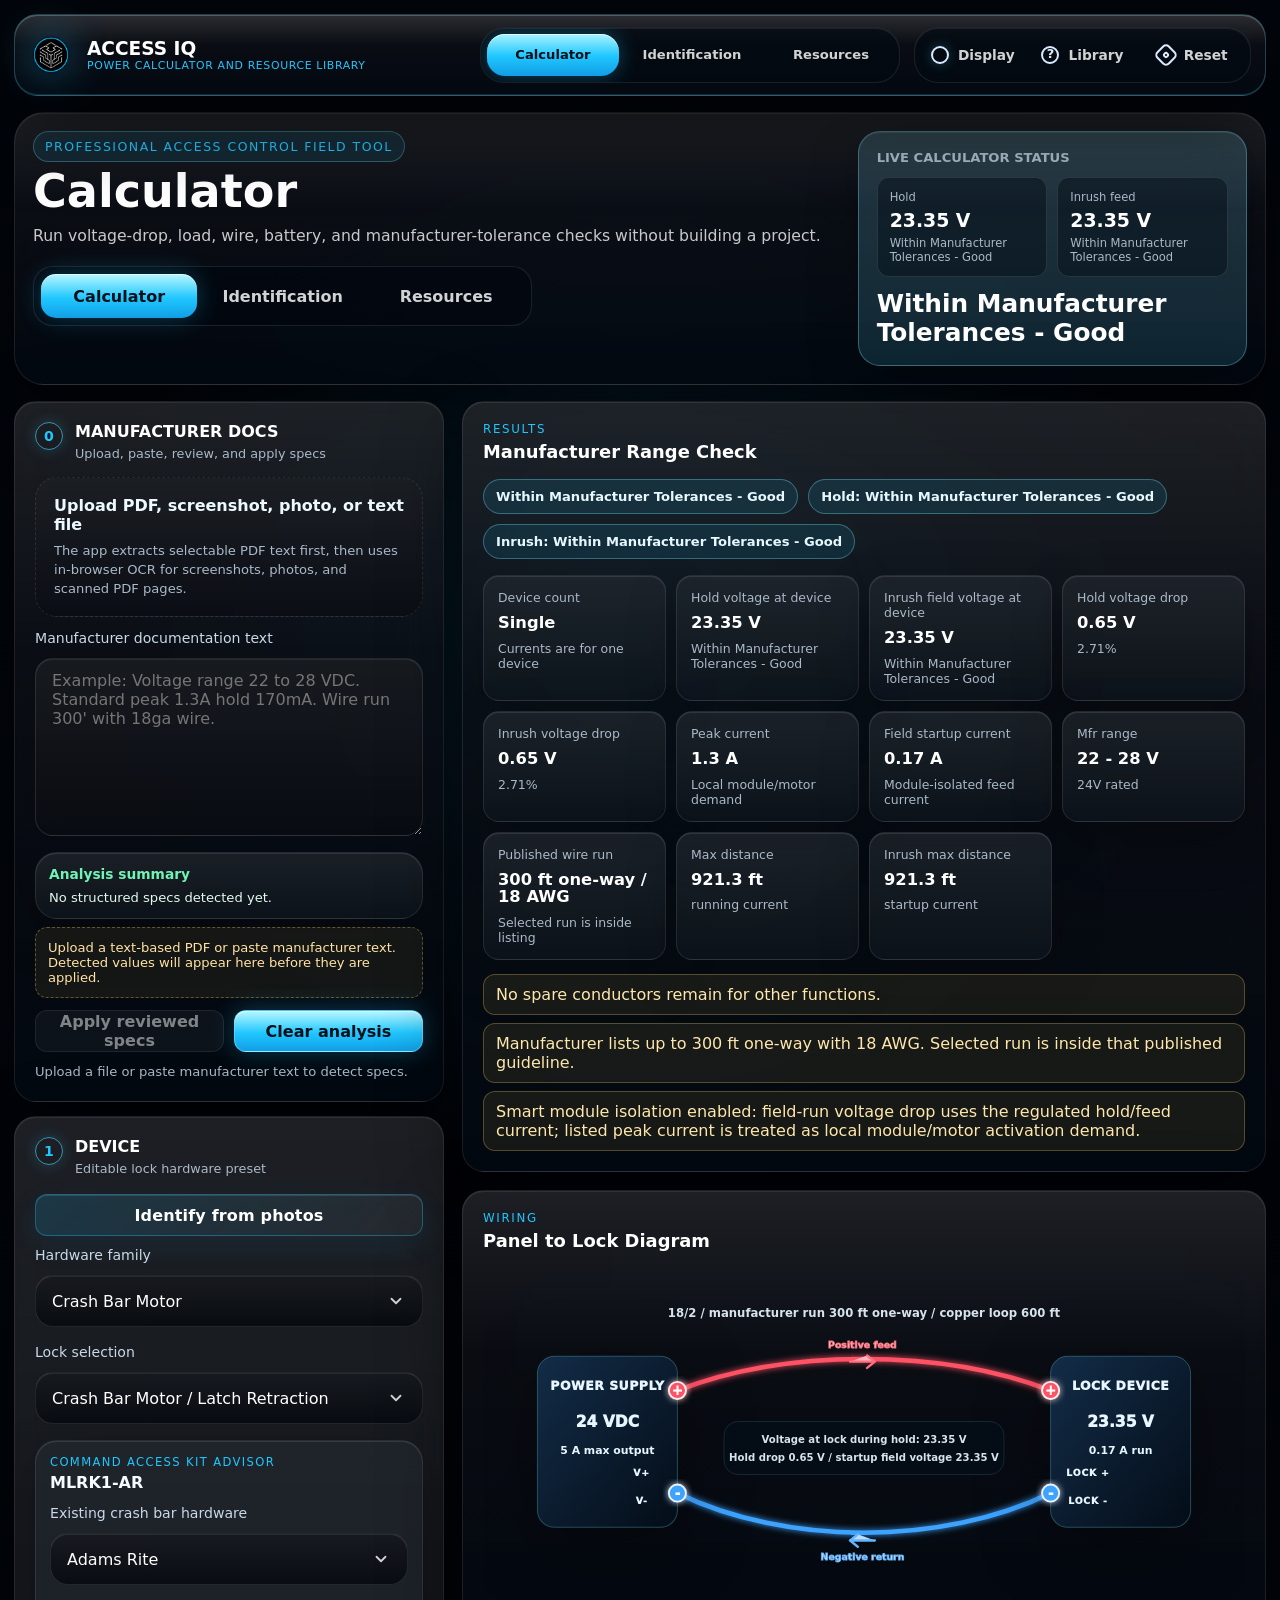
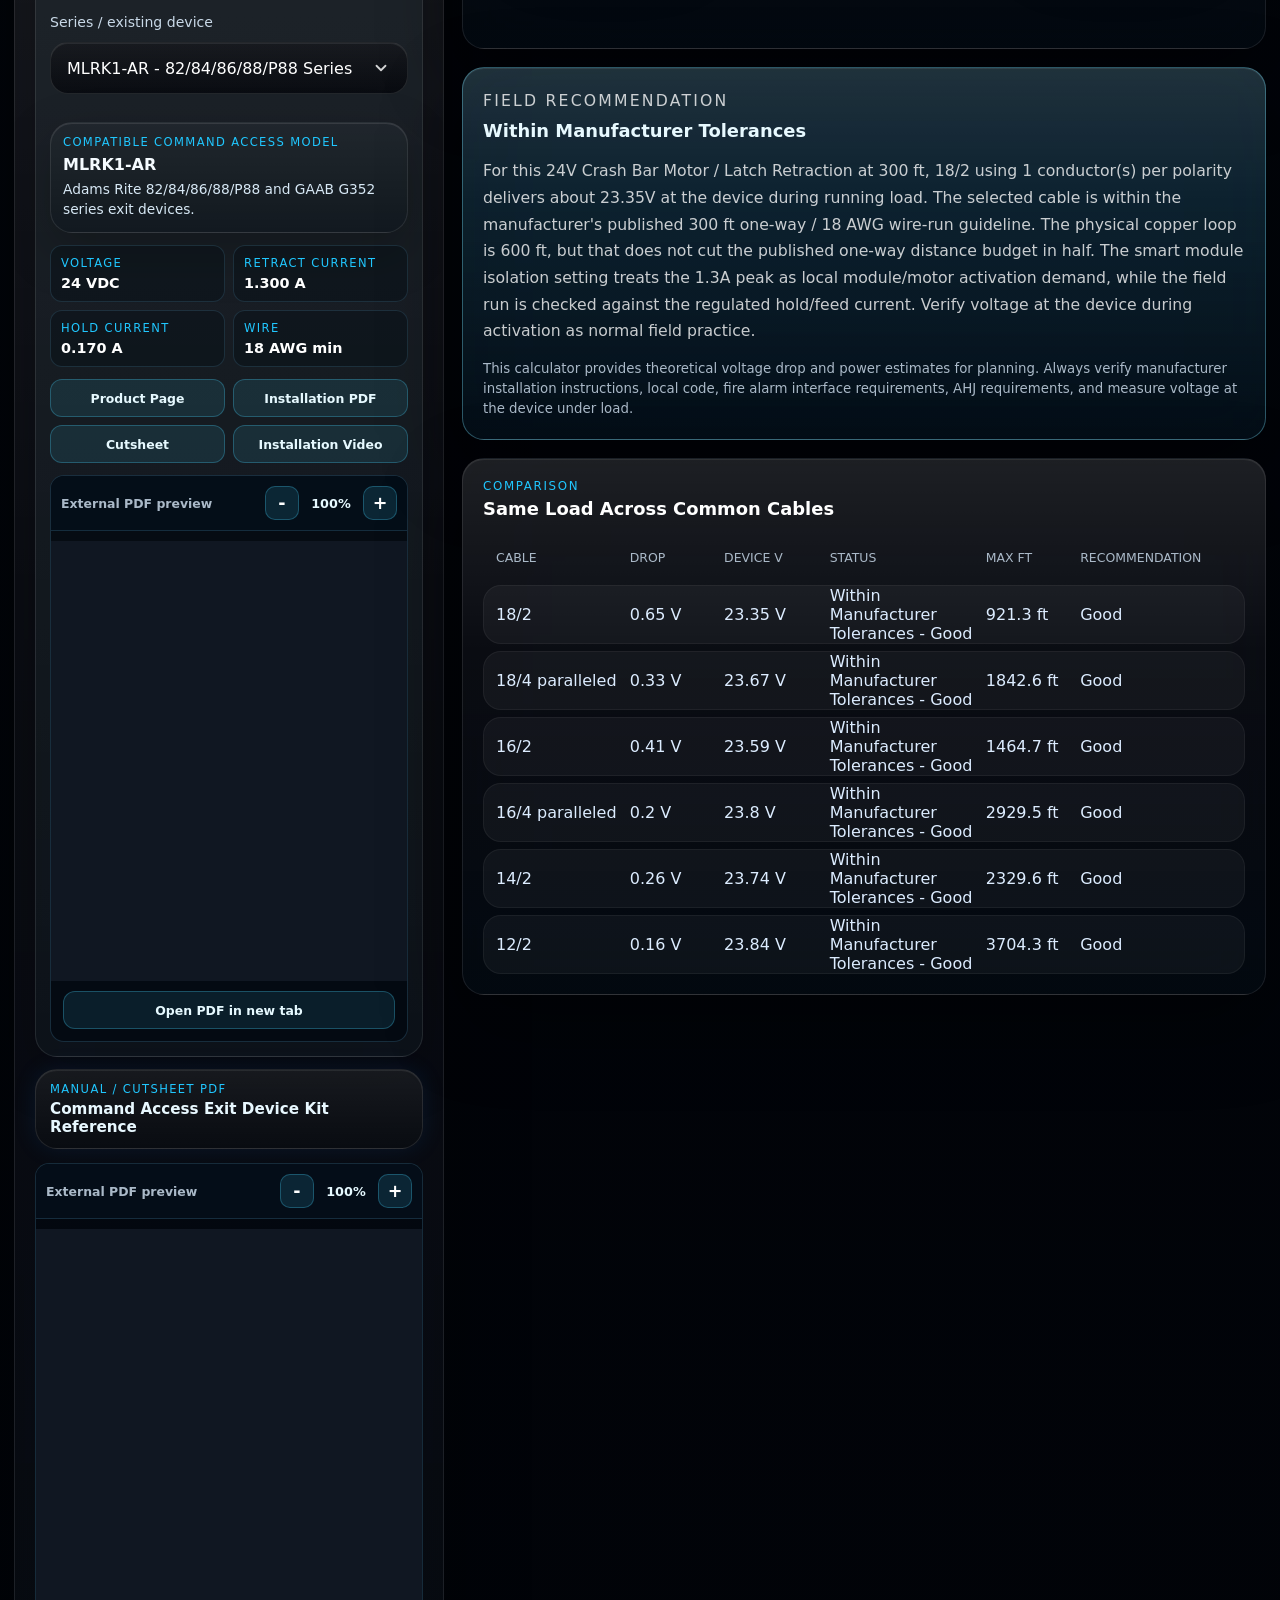
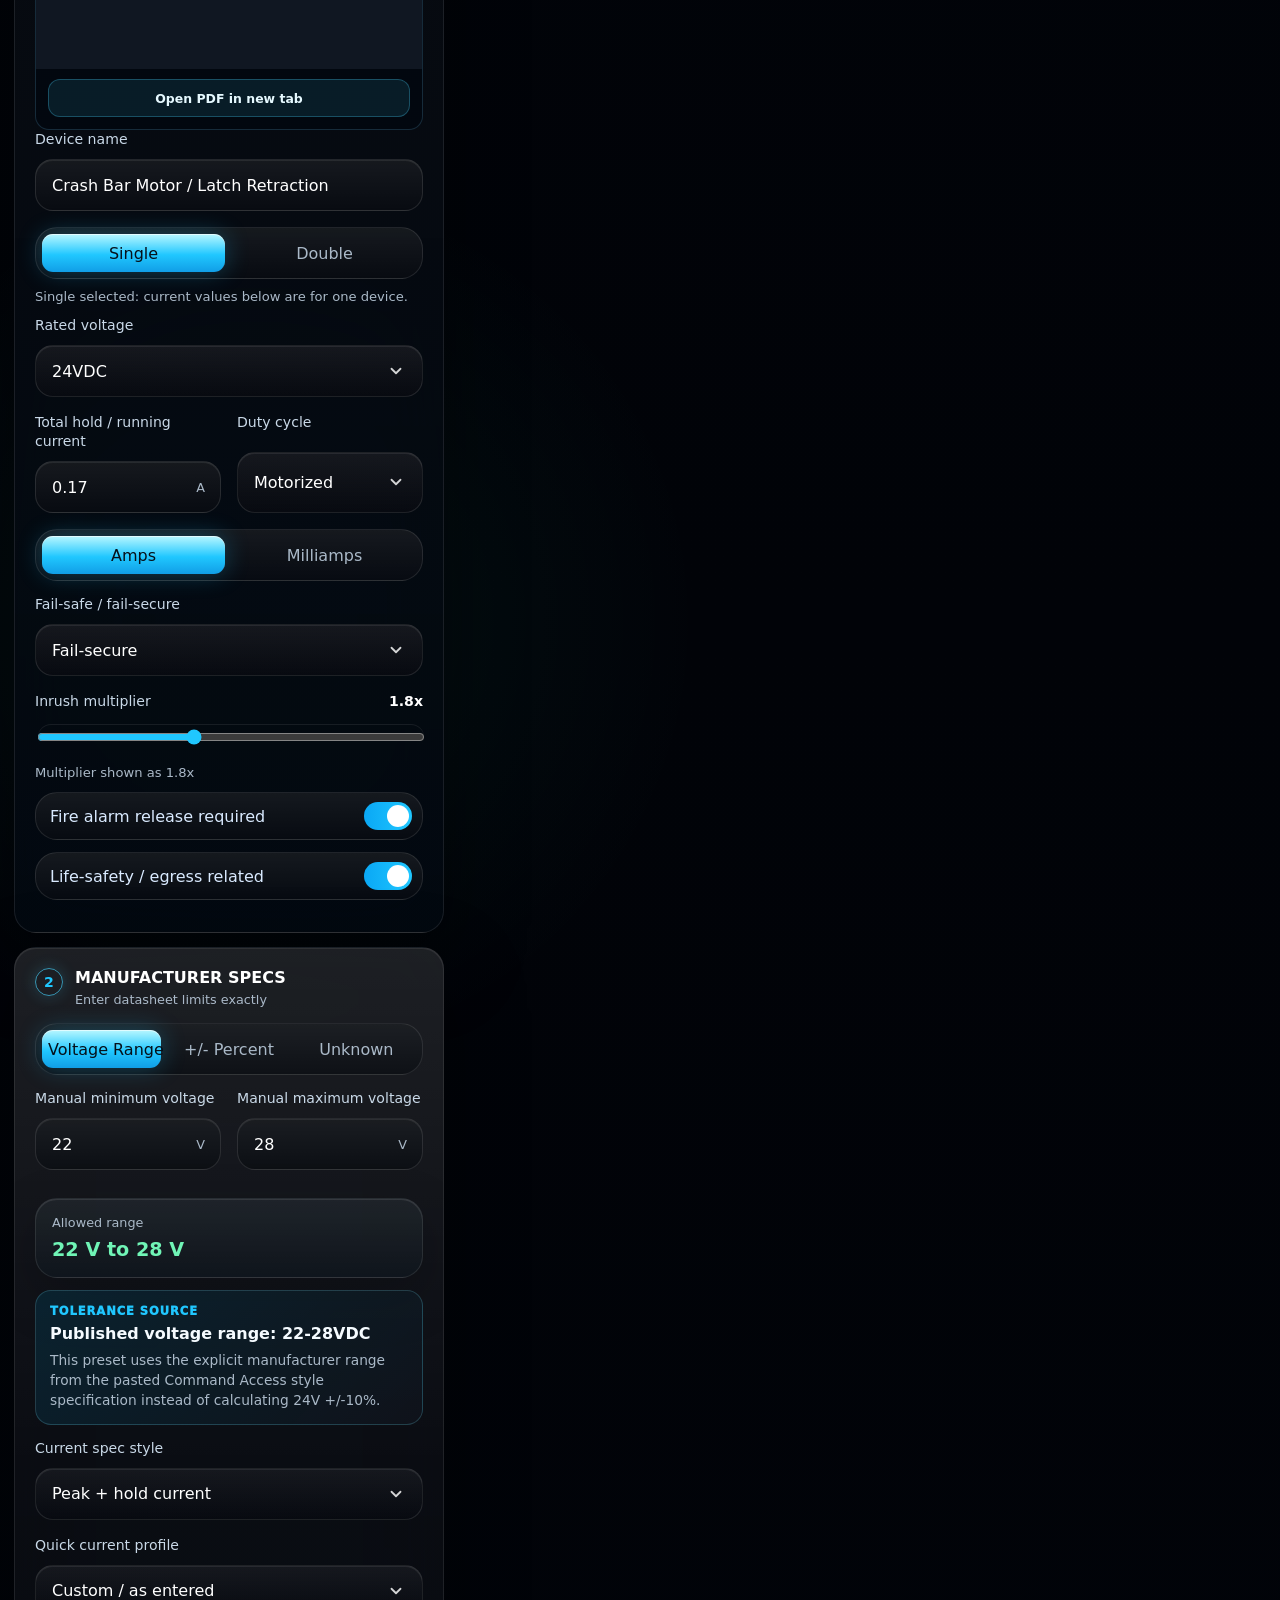
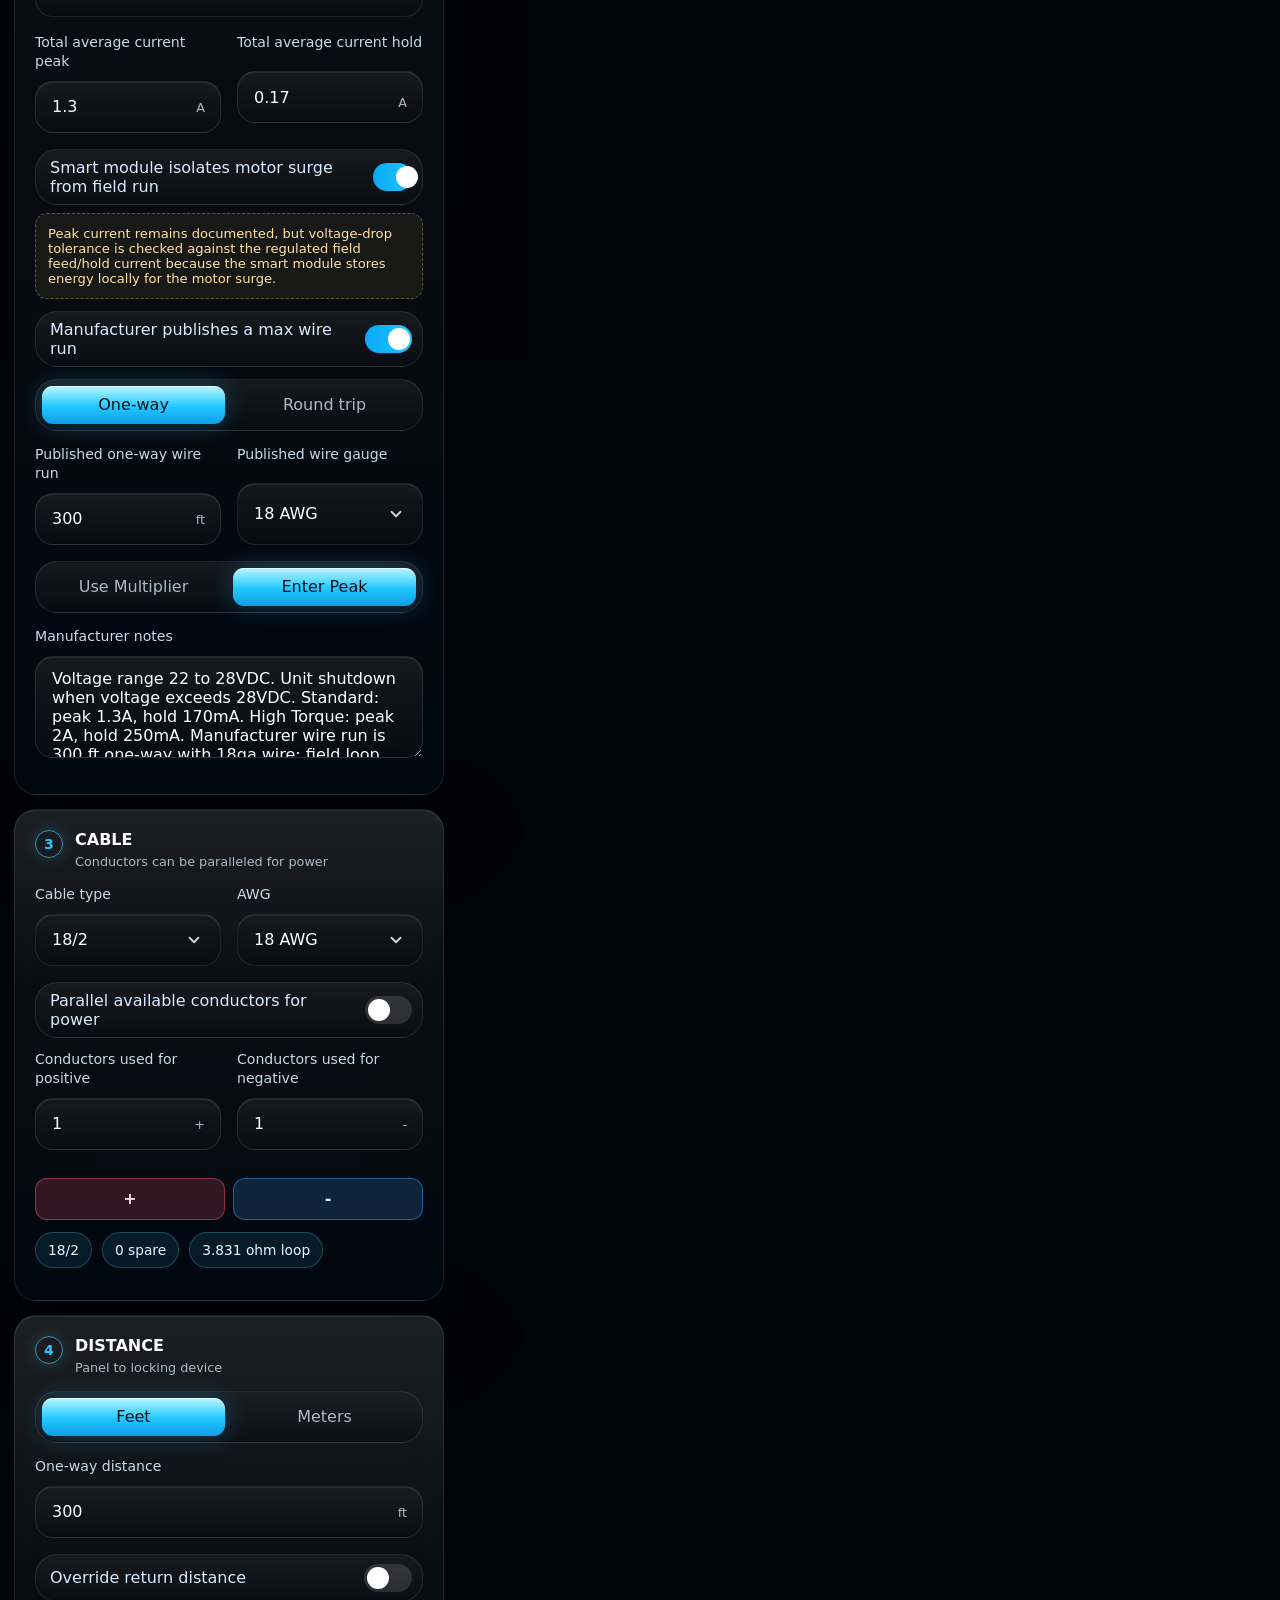
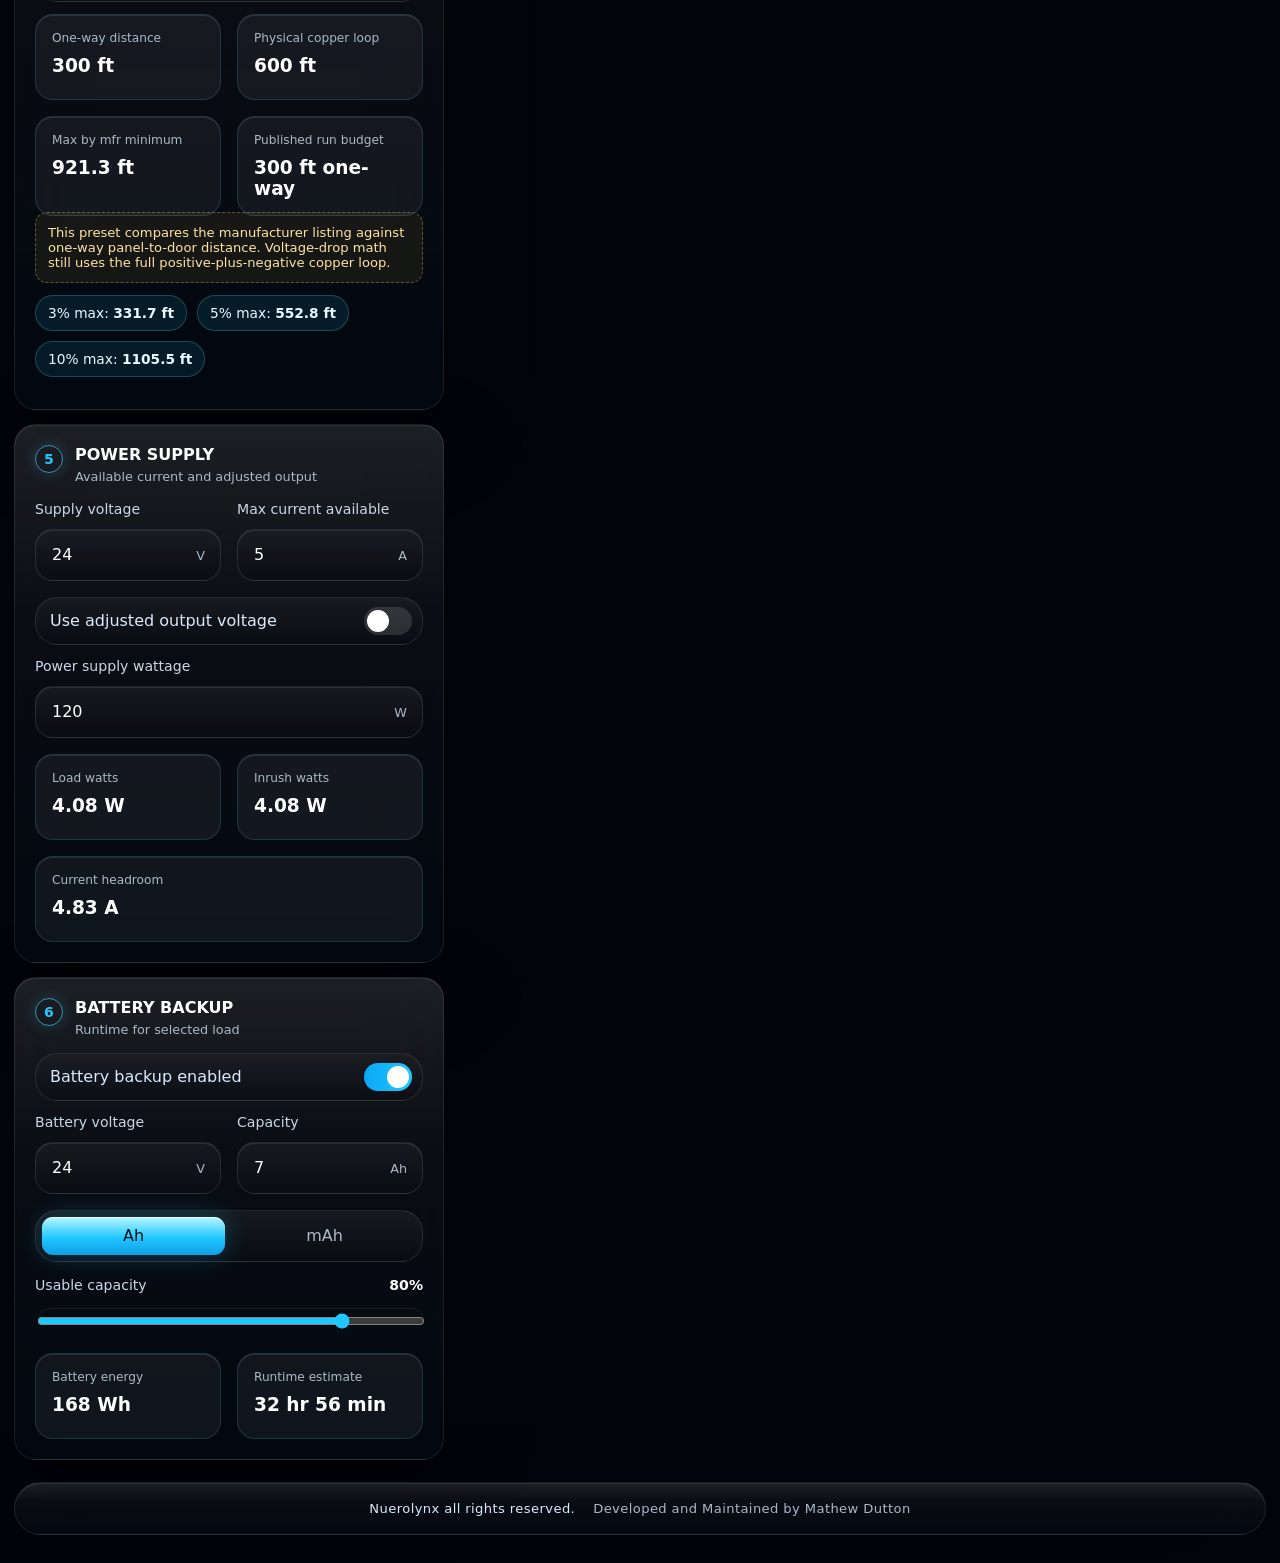
==== commit cd749bb3: "Add files via upload" ====
--- a/accessiq/index.html
+++ b/accessiq/index.html
@@ -8,8 +8,8 @@
     <meta name="apple-mobile-web-app-title" content="Access IQ" />
     <link rel="manifest" href="./manifest.webmanifest" />
     <title>Access IQ</title>
-    <script type="module" crossorigin src="./assets/index-BfmswDNj.js"></script>
-    <link rel="stylesheet" crossorigin href="./assets/index-CSxWEf9x.css">
+    <script type="module" crossorigin src="./assets/index-B6C3Z15G.js"></script>
+    <link rel="stylesheet" crossorigin href="./assets/index-CqyfBLX6.css">
   </head>
   <body>
     <div id="root"></div>
--- a/accessiq/assets/index-CqyfBLX6.css
+++ b/accessiq/assets/index-CqyfBLX6.css
@@ -0,0 +1 @@
+:root{--lightningcss-light: ;--lightningcss-dark:initial;color-scheme:dark;color:#eef7ff;--panel:#0d1624b3;--panel-strong:#111f33db;--line:#94ceff2e;--muted:#91a4b8;--blue:#45d5ff;--blue-2:#168aff;--green:#70f4b6;--red:#ff596d;--amber:#ffd166;--shadow:0 24px 80px #00000075;background:#04070d;font-family:Inter,ui-sans-serif,system-ui,-apple-system,BlinkMacSystemFont,Segoe UI,sans-serif}*{box-sizing:border-box}body{background:radial-gradient(circle at 18% 0,#36b8ff2e,#0000 34rem),radial-gradient(circle at 100% 12%,#6bffc91a,#0000 28rem),linear-gradient(145deg,#03050a 0%,#07111f 48%,#03060b 100%);min-width:320px;min-height:100vh;margin:0}button,input,select{font:inherit}button{cursor:pointer}.app{width:min(1440px,100%);margin:0 auto;padding:28px}.intro{justify-content:space-between;align-items:center;gap:28px;min-height:210px;display:flex}.eyebrow{color:var(--blue);letter-spacing:.12em;text-transform:uppercase;font-size:.78rem}h1,h2,p{margin:0}h1{letter-spacing:0;max-width:760px;margin-top:10px;font-size:clamp(2.4rem,6vw,5.8rem);line-height:.94}.intro p{max-width:650px;color:var(--muted);margin-top:18px;font-size:1.08rem;line-height:1.65}.statusPill{border:1px solid var(--line);color:#cfefff;background:#ffffff0f;border-radius:999px;align-items:center;gap:10px;min-width:164px;padding:12px 16px;display:inline-flex;box-shadow:inset 0 1px #ffffff1f}.statusPill span{background:var(--green);width:9px;height:9px;box-shadow:0 0 18px var(--green);border-radius:50%}.heroCircuit{border:1px solid var(--line);box-shadow:var(--shadow), inset 0 1px 0 #ffffff1c;-webkit-backdrop-filter:blur(22px)saturate(145%);backdrop-filter:blur(22px)saturate(145%);background:linear-gradient(145deg,#0d1a2cc7,#070c1694);border-radius:28px;overflow:hidden}.heroCircuit svg{width:100%;min-height:330px;display:block}.circuitGhost{fill:none;stroke:#ffffff12;stroke-width:30px;stroke-linecap:round;stroke-linejoin:round}.wire{fill:none;stroke-width:10px;stroke-linecap:round;stroke-linejoin:round}.positive,.positiveWire{stroke:var(--red)}.negative,.negativeWire{stroke:#3da3ff}.particle{fill:#fff}.positiveParticle{fill:#ff8a98}.negativeParticle{fill:#61d8ff}.sourceBlock rect,.loadBlock rect,.resistor rect{stroke:var(--line);stroke-width:1.2px;filter:drop-shadow(0 20px 42px #00000059)}.loadBlock rect,.resistor rect{fill:#0a1424eb}.sourceBlock text,.loadBlock text,.resistor text,.wireLabel{fill:#cfefff;text-anchor:middle;font-size:14px}.sourceBlock .large,.loadBlock .large{fill:#fff;font-size:24px;font-weight:800}.terminal.plus{fill:var(--red);font-size:22px;font-weight:900}.terminal.minus{fill:#3da3ff;font-size:24px;font-weight:900}.resistor path{fill:none;stroke:var(--amber);stroke-width:3px;stroke-linecap:round;stroke-linejoin:round}.wireLabel{fill:var(--muted);font-size:13px}.resultsGrid{grid-template-columns:repeat(11,minmax(120px,1fr));gap:12px;margin:18px 0;padding-bottom:4px;display:grid;overflow-x:auto}.resultCard,.metric{background:#ffffff0e;border:1px solid #70ccff29;border-radius:18px;min-height:86px;padding:16px;box-shadow:inset 0 1px #ffffff1a}.resultCard span,.metric span{color:var(--muted);font-size:.76rem;display:block}.resultCard strong,.metric strong{color:#fff;margin-top:10px;font-size:1.16rem;display:block}.dashboard{grid-template-columns:minmax(0,1fr) minmax(0,1fr);align-items:start;gap:18px;display:grid}.column{gap:18px;display:grid}.panel{border:1px solid var(--line);background:var(--panel);-webkit-backdrop-filter:blur(24px)saturate(155%);backdrop-filter:blur(24px)saturate(155%);border-radius:24px;padding:22px;box-shadow:0 18px 56px #00000057,inset 0 1px #ffffff1a}.panelTitle{margin-bottom:18px}.panelTitle p{color:var(--blue);letter-spacing:.14em;text-transform:uppercase;font-size:.74rem}.panelTitle h2{letter-spacing:0;margin-top:5px;font-size:1.36rem}.grid{gap:12px;display:grid}.two{grid-template-columns:repeat(2,minmax(0,1fr))}.three{grid-template-columns:repeat(3,minmax(0,1fr))}.wide{grid-column:1/-1}.field,.sliderField{gap:8px;margin-bottom:12px;display:grid}.manualQuickLink{color:#e8f8ff;background:linear-gradient(135deg,#45d5ff1f,#ffffff09);border:1px solid #45d5ff47;border-radius:14px;gap:4px;margin:-2px 0 14px;padding:12px 14px;text-decoration:none;display:grid;box-shadow:0 0 24px #1f8bff1a,inset 0 1px #ffffff14}.manualQuickLink span{color:var(--blue);letter-spacing:.12em;text-transform:uppercase;font-size:.72rem}.manualQuickLink strong{font-size:.95rem}.kitAdvisor{background:linear-gradient(160deg,#45d5ff17,#ffffff09);border:1px solid #45d5ff38;border-radius:16px;gap:12px;margin:0 0 14px;padding:14px;display:grid;box-shadow:inset 0 1px #ffffff14}.kitAdvisorTitle{gap:4px;display:grid}.kitAdvisorTitle span,.kitRecommendation span,.kitSpecGrid span{color:var(--blue);letter-spacing:.12em;text-transform:uppercase;font-size:.72rem}.kitAdvisorTitle strong,.kitRecommendation strong{color:#f5fbff;font-size:1rem}.kitRecommendation{background:#70f4b60f;border:1px solid #70f4b62e;border-radius:12px;gap:6px;padding:12px;display:grid}.kitRecommendation p{color:#d7e8f5;font-size:.86rem;line-height:1.45}.kitSpecGrid{grid-template-columns:repeat(2,minmax(0,1fr));gap:8px;display:grid}.kitSpecGrid div{background:#020a1452;border:1px solid #70ccff24;border-radius:12px;gap:5px;padding:10px;display:grid}.kitSpecGrid strong{color:#fff;font-size:.9rem}.kitLinks{grid-template-columns:repeat(2,minmax(0,1fr));gap:8px;display:grid}.kitLinks a{color:#e6f9ff;text-align:center;background:#45d5ff1a;border:1px solid #45d5ff47;border-radius:12px;justify-content:center;align-items:center;min-height:38px;padding:0 10px;font-size:.78rem;font-weight:800;text-decoration:none;display:inline-flex}.kitPdfPreview{background:#020810b8;border:1px solid #70ccff2e;border-radius:14px;min-height:280px;overflow:hidden}.kitPdfPreview iframe{background:#101722;border:0;width:100%;height:320px;display:block}.pdfPreview{background:#020810b8;border:1px solid #70ccff2e;border-radius:14px;gap:10px;min-height:320px;display:grid;overflow:hidden}.pdfPreviewToolbar{z-index:2;background:#050e19f0;border-bottom:1px solid #70ccff29;justify-content:space-between;align-items:center;gap:10px;padding:10px;display:flex;position:sticky;top:0}.pdfPreviewToolbar span{color:var(--muted);font-size:.78rem;font-weight:800}.pdfPreviewToolbar div{align-items:center;gap:8px;display:inline-flex}.pdfPreviewToolbar button{width:34px;height:34px;color:var(--text);background:#45d5ff1f;border:1px solid #45d5ff47;border-radius:10px;font-size:1.1rem;font-weight:900}.pdfPreviewToolbar button:disabled{opacity:.35}.pdfPreviewToolbar strong{color:#e6f9ff;text-align:center;min-width:48px;font-size:.8rem}.pdfPreviewScroller{-webkit-overflow-scrolling:touch;gap:14px;max-height:72vh;padding:12px;display:grid;overflow:auto}.pdfPreviewFrame{background:#101722;border:0;width:100%;height:520px;display:block}.pdfPreview.compact .pdfPreviewFrame{height:440px}.pdfPreview.large .pdfPreviewFrame{height:78vh;min-height:680px}.pdfPreview.tall .pdfPreviewFrame{height:88vh;min-height:820px}.pdfPreviewOpenLink{color:#e6f9ff;background:#45d5ff1a;border:1px solid #45d5ff47;border-radius:12px;justify-content:center;align-items:center;min-height:38px;margin:0 12px 12px;font-size:.78rem;font-weight:900;text-decoration:none;display:inline-flex}.pdfPreview.compact .pdfPreviewScroller{max-height:460px}.pdfPreview.large .pdfPreviewScroller{max-height:78vh}.pdfPreview.tall .pdfPreviewScroller{max-height:88vh}.pdfPreviewPage{justify-content:center;gap:6px;min-width:max-content;margin:0 auto;display:grid}.pdfPreviewPage canvas{background:#fff;border-radius:8px;max-width:none;display:block;box-shadow:0 18px 45px #00000059}.pdfPreviewPage figcaption{color:var(--muted);text-align:center;font-size:.72rem;font-weight:800}.field>span,.sliderField>span{color:#c9d9e8;font-size:.88rem}.inputWrap{position:relative}input,select{color:#f8fbff;background:#020912ad;border:1px solid #96d6ff2e;border-radius:14px;outline:none;width:100%;min-height:46px;padding:0 14px;transition:border-color .16s,box-shadow .16s,background .16s}input:focus,select:focus{background:#06101df2;border-color:#45d5ffc7;box-shadow:0 0 0 4px #45d5ff1f}.inputWrap em{color:var(--muted);pointer-events:none;font-size:.8rem;font-style:normal;position:absolute;top:50%;right:12px;transform:translateY(-50%)}.segmented{background:#020810a3;border:1px solid #96d6ff24;border-radius:16px;grid-auto-columns:1fr;grid-auto-flow:column;gap:6px;margin-bottom:14px;padding:6px;display:grid}.segmented button{min-height:38px;color:var(--muted);white-space:nowrap;background:0 0;border:0;border-radius:11px}.segmented .active{color:#fff;background:linear-gradient(#45d5ff47,#168aff2e);box-shadow:inset 0 1px #ffffff24,0 8px 24px #1290ff2e}.toggle{color:#d9eaff;text-align:left;background:#0208108a;border:1px solid #96d6ff26;border-radius:15px;justify-content:space-between;align-items:center;gap:12px;width:100%;min-height:48px;margin:0 0 12px;padding:8px 10px 8px 14px;display:flex}.toggle i{background:#ffffff21;border-radius:999px;width:48px;height:28px;padding:3px;transition:background .18s}.toggle i:before{content:"";background:#fff;border-radius:50%;width:22px;height:22px;transition:transform .18s;display:block}.toggle.on i{background:linear-gradient(90deg, var(--blue-2), var(--blue))}.toggle.on i:before{transform:translate(20px)}.sliderField span{justify-content:space-between;gap:12px;display:flex}.sliderField strong{color:#fff}input[type=range]{min-height:28px;accent-color:var(--blue);background:0 0;padding:0}.summaryStrip,.runLengths,.stages{flex-wrap:wrap;gap:10px;margin:12px 0;display:flex}.summaryStrip span,.runLengths span,.stages span{color:#d9f6ff;background:#45d5ff13;border:1px solid #45d5ff2e;border-radius:999px;padding:9px 12px;font-size:.86rem}.stages span{background:#70f4b613;border-color:#70f4b633}.alert{color:#ffd7dd;background:#ff596d1a;border:1px solid #ff596d5c;border-radius:15px;padding:13px 14px}.alert.subtle{color:#d4f5ff;background:#45d5ff14;border-color:#45d5ff38}.diagramCard{margin-top:12px}.diagramCard svg,.chartPanel svg{width:100%;min-height:190px;display:block}.miniBattery rect:first-child{fill:#ffffff12;stroke:#cdeeff42}.miniBattery rect:nth-child(2){fill:#cdeeff42}.miniBattery text{fill:#eaf8ff;text-anchor:middle;font-size:12px;font-weight:800}.seriesWire,.positiveWire,.negativeWire{fill:none;stroke-width:4px;stroke-linecap:round;stroke-linejoin:round}.seriesWire{stroke:var(--amber)}.diagramText{fill:var(--muted);font-size:12px}.gridLine{stroke:#ffffff12}.axisLine{fill:none;stroke:#cdeeff57}.curveFill{fill:#45d5ff17;stroke:none}.curveLine{fill:none;stroke:var(--blue);stroke-width:4px;stroke-linecap:round;stroke-linejoin:round;filter:drop-shadow(0 0 10px #45d5ffb3)}.chartPanel text{fill:var(--muted);font-size:12px}.wireTable{gap:6px;display:grid}.wireTable>div{color:#dcecff;background:#ffffff0a;border-radius:12px;grid-template-columns:.7fr 1.4fr 1fr 1fr;align-items:center;gap:10px;min-height:38px;padding:0 12px;display:grid}.wireTable .thead{color:var(--muted);background:0 0;font-size:.78rem}.wireTable .selected{color:#fff;background:#45d5ff21;outline:1px solid #45d5ff4d}@media (width<=1040px){.dashboard{grid-template-columns:1fr}.resultsGrid{grid-template-columns:repeat(4,minmax(150px,1fr));overflow:visible}}@media (width<=720px){.app{padding:16px}.intro{min-height:auto;padding:20px 0;display:grid}.statusPill{width:fit-content}.heroCircuit{border-radius:22px}.heroCircuit svg{width:760px;min-height:320px}.heroCircuit{overflow-x:auto}.resultsGrid,.two,.three{grid-template-columns:1fr}.panel{border-radius:20px;padding:18px}.segmented{grid-auto-flow:row}.wireTable{overflow-x:auto}.wireTable>div{min-width:420px}}@media (prefers-reduced-motion:reduce){*,:before,:after{scroll-behavior:auto!important;animation-duration:.01ms!important;animation-iteration-count:1!important}}.app{width:min(1580px,100%);padding:16px}.appHeader{z-index:10;-webkit-backdrop-filter:blur(24px)saturate(150%);backdrop-filter:blur(24px)saturate(150%);background:#030c18d1;border:1px solid #57b7ff33;border-radius:18px;grid-template-columns:300px minmax(620px,920px) max-content;align-items:center;gap:18px;margin-bottom:14px;padding:14px 18px;display:grid;position:sticky;top:10px;box-shadow:0 18px 60px #0000005c,inset 0 1px #ffffff1c}.brand{align-items:center;gap:14px;min-width:0;display:flex}.logoMark{object-fit:contain;filter:drop-shadow(0 0 18px #00c2ff6b);border-radius:50%;flex:none;width:58px;height:58px}.brand strong{letter-spacing:.12em;font-size:1.55rem;display:block}.brand span{color:#b5c8dc;letter-spacing:.16em;text-transform:uppercase;font-size:.82rem;display:block}.topTabs{scrollbar-width:thin;background:#071322c7;border:1px solid #529eff29;border-radius:12px;grid-auto-columns:minmax(128px,max-content);grid-auto-flow:column;display:grid;overflow:hidden}.topTabs button,.headerTools button{color:#c9d8ea;text-transform:uppercase;background:0 0;border:0;min-height:52px;font-size:.82rem;font-weight:700}.headerTools button{white-space:nowrap;justify-content:center;align-items:center;gap:9px;padding:0 14px;display:inline-flex}.topTabs .active{color:#fff;background:linear-gradient(#2b97ff6b,#0c488e80);box-shadow:inset 0 0 0 1px #53c1ff75,0 0 24px #1e92ff47}.headerTools button.active{color:#fff;background:#45d5ff24;box-shadow:inset 0 0 0 1px #45d5ff47}.headerTools{background:#071322c7;border:1px solid #529eff29;border-radius:12px;grid-template-columns:repeat(3,max-content);display:grid;overflow:hidden}.toolIcon{vertical-align:middle;width:18px;height:18px;display:inline-block;position:relative}.compactMode .panel,.compactMode .accessHero,.compactMode .appHeader,.compactMode .stepPanel{padding:14px}.compactMode .accessDashboard,.compactMode .accessRail,.compactMode .accessWorkbench,.compactMode .tabSurface{gap:10px}.compactMode .field,.compactMode .sliderField{margin-bottom:8px}.compactMode input,.compactMode select{min-height:40px}.sunIcon{border:2px solid #d9eaff;border-radius:50%;box-shadow:0 0 12px #45d5ff47}.sunIcon:before,.sunIcon:after{content:"";border-top:3px solid #d9eaff;border-bottom:3px solid #d9eaff;position:absolute;inset:-6px 7px}.sunIcon:after{transform:rotate(90deg)}.helpIcon{border:2px solid #d9eaff;border-radius:50%}.helpIcon:before{content:"?";color:#d9eaff;text-align:center;font-size:13px;font-weight:900;line-height:18px;position:absolute;inset:-3px 0 0}.gearIcon{border:2px solid #d9eaff;border-radius:5px;transform:rotate(45deg)}.gearIcon:before{content:"";border:2px solid #d9eaff;border-radius:50%;position:absolute;inset:4px}.cockpit{grid-template-columns:430px minmax(0,1fr);align-items:start;gap:14px;display:grid}.controlRail,.workbench,.tabSurface{gap:14px;display:grid}.controlRail{position:sticky;top:104px}.featureGrid{grid-template-columns:minmax(0,1.15fr) minmax(320px,.85fr);gap:14px;display:grid}.stepPanel{padding:18px}.stepTitle{align-items:flex-start;gap:12px;margin-bottom:16px;display:flex}.stepTitle b{width:28px;height:28px;color:var(--blue);border:1px solid #45d5ffa6;border-radius:50%;flex:none;place-items:center;font-size:.88rem;display:grid;box-shadow:0 0 16px #45d5ff33}.stepTitle h2{text-transform:uppercase;margin:0;font-size:1rem}.stepTitle p{color:var(--muted);margin-top:5px;font-size:.8rem}.miniLabel{color:#c9d9e8;margin:12px 0 7px;font-size:.82rem;display:block}.heroCircuit{border-radius:16px;padding:22px;position:relative}.heroCircuit svg{min-height:390px;margin-top:4px}.circuitHeader{justify-content:space-between;align-items:flex-start;gap:16px;display:flex}.circuitHeader h2{text-transform:uppercase;margin:0;font-size:1.1rem}.circuitHeader p{color:var(--muted);margin-top:6px;font-size:.86rem}.legend{color:#dbeeff;flex-wrap:wrap;gap:18px;font-size:.82rem;display:flex}.legend span{align-items:center;gap:8px;display:inline-flex}.legend i{border-radius:999px;width:34px;height:3px}.legend .hot{background:var(--red);box-shadow:0 0 12px #ff596db3}.legend .cold{background:#3da3ff;box-shadow:0 0 12px #3da3ffb3}.systemOk{width:fit-content;color:var(--green);background:#70f4b617;border:1px solid #70f4b65c;border-radius:999px;margin-top:10px;padding:7px 12px;font-size:.78rem;font-weight:800;position:static}.circuitStats{grid-template-columns:repeat(4,minmax(0,1fr));gap:14px;display:grid}.circuitStats div{background:#05111fc7;border:1px solid #64b8ff2b;border-radius:10px;min-height:76px;padding:13px 16px}.circuitStats span{color:var(--muted);font-size:.74rem;display:block}.circuitStats strong{color:var(--green);margin-top:9px;font-size:1.18rem;display:inline-block}.circuitStats em{color:var(--amber);margin-left:6px;font-size:.8rem;font-style:normal;font-weight:800}.guidePanel .diagramCard{margin-top:0}.resultPanel{margin-top:14px}.resultPanel .resultsGrid{margin:0}.resourcesPanel{min-height:420px}.pdfLibrary{gap:14px;margin-bottom:18px;display:grid}.pdfControls{grid-template-columns:repeat(2,minmax(0,1fr));gap:14px;display:grid}.pdfMeta{background:linear-gradient(135deg,#45d5ff17,#ffffff09);border:1px solid #70ccff29;border-radius:16px;justify-content:space-between;align-items:flex-start;gap:16px;padding:16px;display:flex}.pdfMeta span{max-width:920px;color:var(--muted);font-size:.86rem;line-height:1.5;display:block}.pdfMeta h3{color:#f4fbff;margin:6px 0 8px;font-size:1.14rem}.pdfMeta p{color:#c7d7e6;max-width:940px;line-height:1.6}.pdfMeta a{color:#dff8ff;background:#1f8bff29;border:1px solid #45d5ff75;border-radius:14px;flex:none;justify-content:center;align-items:center;min-height:42px;padding:0 16px;text-decoration:none;display:inline-flex;box-shadow:0 0 24px #1f8bff24}.pdfFrameShell{background:#020810b8;border:1px solid #70ccff2e;border-radius:18px;min-height:680px;overflow:hidden;box-shadow:inset 0 1px #ffffff12}.pdfFrameShell iframe{background:#101722;border:0;width:100%;height:72vh;min-height:680px;display:block}.pdfNote{color:var(--muted);font-size:.86rem;line-height:1.5}.formulaGrid{grid-template-columns:repeat(3,minmax(0,1fr));gap:12px;display:grid}.formulaCard,.resourceList article{background:#ffffff0b;border:1px solid #70ccff29;border-radius:14px;padding:18px}.formulaCard span{color:var(--muted);font-size:.82rem}.formulaCard strong{color:#fff;margin-top:10px;font-size:1.15rem;display:block}.resourceList{grid-template-columns:repeat(3,minmax(0,1fr));gap:12px;margin-top:14px;display:grid}.resourceList h3{color:#dff6ff;margin:0 0 8px}.resourceList p{color:var(--muted);font-size:.92rem;line-height:1.6}@media (width<=1180px){.appHeader,.cockpit{grid-template-columns:1fr}.controlRail{grid-template-columns:repeat(2,minmax(0,1fr));position:static}.featureGrid,.formulaGrid,.pdfControls,.resourceList{grid-template-columns:1fr}.pdfMeta{display:grid}.pdfFrameShell,.pdfFrameShell iframe{min-height:560px}}@media (width<=760px){.app{padding:10px}.appHeader,.topTabs,.headerTools,.controlRail,.featureGrid,.circuitStats{grid-template-columns:1fr}.brand strong{font-size:1.1rem}.brand span{font-size:.67rem}.heroCircuit{padding:16px}.heroCircuit svg{width:800px;min-height:330px}.circuitHeader{display:grid}.pdfFrameShell,.pdfFrameShell iframe{min-height:460px}}@media (width>=761px) and (width<=1180px){.cockpit{grid-template-columns:320px minmax(0,1fr)}.controlRail{grid-template-columns:1fr;position:sticky;top:250px}.featureGrid,.formulaGrid,.pdfControls,.resourceList,.three{grid-template-columns:1fr}}html,body{max-width:100%;overflow-x:hidden}.app,.accessDashboard,.accessRail,.accessWorkbench,.panel,.tabSurface{min-width:0;max-width:100%}.accessTable,.wireTable{max-width:100%}textarea{resize:vertical;color:#f8fbff;width:100%;font:inherit;background:#020912ad;border:1px solid #96d6ff2e;border-radius:14px;outline:none;padding:12px 14px}.accessHero{border:1px solid var(--line);box-shadow:var(--shadow), inset 0 1px 0 #ffffff1a;background:linear-gradient(135deg,#091626d1,#040a14b8);border-radius:18px;grid-template-columns:minmax(0,1fr) 260px;align-items:end;gap:18px;margin:14px 0;padding:22px;display:grid}.accessHero h1{max-width:940px;font-size:clamp(2rem,4.5vw,4.6rem)}.accessHero p{max-width:880px;color:var(--muted);margin-top:12px;line-height:1.55}.heroBadge{background:#ffffff0e;border:1px solid #70ccff33;border-radius:16px;align-content:center;gap:10px;min-height:128px;padding:18px;display:grid}.heroBadge span{color:var(--muted);text-transform:uppercase;font-size:.82rem;font-weight:800}.heroBadge strong{color:#fff;font-size:1.55rem}.heroStatusGrid{grid-template-columns:repeat(2,minmax(0,1fr));gap:10px;display:grid}.heroStatusGrid div{background:#030c1673;border:1px solid #ffffff1c;border-radius:12px;min-width:0;padding:12px}.heroStatusGrid em,.heroStatusGrid small{color:var(--muted);font-size:.72rem;font-style:normal;display:block}.heroStatusGrid strong{margin:5px 0;font-size:1.18rem;display:block}.accessDashboard{grid-template-columns:430px minmax(0,1fr);align-items:start;gap:14px;display:grid}.accessRail,.accessWorkbench{gap:14px;display:grid}.accessRail{position:sticky;top:104px}.rangeHint,.unknownBox{color:var(--muted);margin:-4px 0 12px;font-size:.82rem}.unknownBox{color:#ffe3a4;background:#ffd16612;border:1px dashed #ffd16657;border-radius:12px;padding:12px}.manualCurrentEntry{gap:10px;display:grid}.manualCurrentEntry .unknownBox{margin:0}.identifyInlineButton{width:100%;min-height:42px;color:var(--text);letter-spacing:.01em;background:linear-gradient(135deg,#20c5ff29,#ffffff0d);border:1px solid #20c5ff59;border-radius:12px;margin:2px 0 10px;font-weight:800;box-shadow:inset 0 1px #ffffff1f,0 10px 30px #20c5ff14}.identifyInlineButton:hover{border-color:#20c5ff9e;transform:translateY(-1px)}.relatedInstallBox,.relatedManual{background:#08121e8f;border:1px solid #20c5ff2e;border-radius:14px;gap:10px;margin:10px 0 12px;padding:12px;display:grid}.relatedInstallBox p,.relatedManual p{color:var(--muted);margin:0;font-size:.82rem;line-height:1.45}.manualQuickLink.accessory{background:#70f4b612;border-color:#70f4b642}.rangeDisplay{background:#70f4b613;border:1px solid #70f4b638;border-radius:14px;margin:12px 0;padding:16px}.rangeDisplay span{color:var(--muted);font-size:.8rem;display:block}.rangeDisplay strong{color:var(--green);margin-top:8px;font-size:1.2rem;display:block}.sourceEvidence{background:linear-gradient(135deg,#20c7ff1f,#ffffff09),#0208108f;border:1px solid #78e4ff33;border-radius:16px;gap:6px;margin:12px 0 14px;padding:13px 14px;display:grid}.sourceEvidence span{color:var(--site-cyan,var(--blue));letter-spacing:.08em;text-transform:uppercase;font-size:.72rem;font-weight:950}.sourceEvidence strong{color:#f5fbff;line-height:1.3}.sourceEvidence p{color:var(--site-muted,var(--muted));font-size:.86rem;line-height:1.45}.conductorDiagram{grid-template-columns:repeat(auto-fit,minmax(42px,1fr));gap:8px;margin:12px 0;display:grid}.conductorDiagram span{border-radius:12px;place-items:center;height:42px;font-weight:900;display:grid}.conductorDiagram .pos{color:#ffdce1;background:#ff596d2e;border:1px solid #ff596d73}.conductorDiagram .neg{color:#d8efff;background:#3da3ff2e;border:1px solid #3da3ff73}.conductorDiagram .spare{color:#c4ceda;background:#ffffff12;border:1px dashed #ffffff38}.badgeRow{flex-wrap:wrap;gap:10px;margin-bottom:16px;display:flex}.badge{color:#dff7ff;background:#45d5ff14;border:1px solid #45d5ff38;border-radius:999px;padding:9px 12px;font-size:.82rem;font-weight:800}.warn{color:#ffe29a;background-color:#ffd1661a;border-color:#ffd1666b}.danger{color:#ffc6ce;background-color:#ff596d1a;border-color:#ff596d6b}.resultMatrix{grid-template-columns:repeat(3,minmax(0,1fr));gap:12px;display:grid}.resultMatrix div{background:#ffffff0d;border:1px solid #70ccff29;border-radius:14px;min-height:104px;padding:16px}.resultMatrix span,.resultMatrix em{color:var(--muted);font-size:.78rem;font-style:normal;display:block}.resultMatrix strong{color:#fff;margin:9px 0;font-size:1.35rem;display:block}.warningList{gap:8px;margin-top:14px;display:grid}.warningList span{color:#ffe7ac;background:#ffd16614;border:1px solid #ffd16647;border-radius:12px;padding:10px 12px}.accessTable{gap:7px;display:grid;overflow-x:auto}.accessTable>div{color:#dcecff;background:#ffffff0b;border-radius:12px;grid-template-columns:1.2fr .8fr .9fr 1.4fr .8fr 1.2fr;align-items:center;gap:10px;min-width:900px;min-height:42px;padding:0 12px;display:grid}.accessTable .thead{color:var(--muted);text-transform:uppercase;background:0 0;font-size:.78rem}.wiringDiagramPanel{overflow:hidden}.wiringDiagramPanel .panelTitle{margin-bottom:10px}.desktopWiringDiagram{width:100%;height:auto;min-height:340px;display:block}.mobileWiringDiagram{display:none}.diagramBlock rect{fill:url(#sourceGlass);stroke:#78e4ff47;stroke-width:1.3px;filter:drop-shadow(0 22px 46px #00000059)}.diagramBlock text,.diagramCaption{fill:#e7f6ff;text-anchor:middle}.diagramTopCaption{fill:#e7f6ffeb;font-size:15px;font-weight:800}.diagramBlockTitle{fill:var(--site-cyan);letter-spacing:.04em;font-size:16px;font-weight:950}.diagramValue{fill:#fff;font-size:20px;font-weight:950}.diagramSubValue{fill:#e7f6ffd1;font-size:14px;font-weight:750}.diagramPoleText{letter-spacing:.08em;font-size:12px;font-weight:950}.positiveText{fill:#ff7783}.negativeText{fill:#72bdff}.diagramTerminal{stroke:#ffffffe6;stroke-width:2.4px;filter:url(#wireGlow)}.diagramTerminal.positive{fill:#ff5365}.diagramTerminal.negative{fill:#3da3ff}.diagramBlock .diagramTerminalLabel{fill:#fff;text-anchor:middle;font-size:17px;font-weight:950}.diagramPositive,.diagramNegative,.diagramSpare{fill:none;stroke-linecap:round;filter:url(#wireGlow)}.diagramPositive{stroke:#ff5365;stroke-width:6px}.diagramNegative{stroke:#3da3ff;stroke-width:6px}.diagramSpare{stroke:#b9c7d86b;stroke-dasharray:8 10;stroke-width:2.5px}.wireDirection path{fill:none;stroke-width:3px;stroke-linecap:round;stroke-linejoin:round}.wireDirection text{text-anchor:middle;font-size:12px;font-weight:900}.wireDirection.forward path,.wireDirection.forward text{stroke:#ff7080;fill:#ffb5bd}.wireDirection.return path,.wireDirection.return text{stroke:#62b5ff;fill:#b9dcff}.diagramInfoPill rect{fill:#040d18d1;stroke:#78e4ff2e}.diagramInfoPill text{fill:#e7f6ffeb;text-anchor:middle;font-size:13px;font-weight:750}.mobileDiagramCard{background:linear-gradient(145deg,#ffffff1a,#ffffff09),#05101deb;border:1px solid #78e4ff38;border-radius:22px;gap:8px;padding:18px;display:grid;box-shadow:inset 0 1px #ffffff1c,0 20px 48px #00000047}.mobileDiagramCard span{color:var(--site-cyan);letter-spacing:.08em;text-transform:uppercase;font-size:.78rem;font-weight:950}.mobileDiagramCard strong{color:#fff;font-size:1.55rem;line-height:1}.mobileDiagramCard small{color:#e7f6ffc7;font-size:.92rem}.mobileTerminals{grid-template-columns:1fr 1fr;gap:10px;margin-top:6px;display:grid}.mobileTerminals b{color:#fff;letter-spacing:.03em;border-radius:999px;justify-content:center;align-items:center;min-height:38px;font-size:.86rem;display:inline-flex}.mobileTerminals .positive{background:#ff536529;border:1px solid #ff536570;box-shadow:0 0 22px #ff536533}.mobileTerminals .negative{background:#3da3ff29;border:1px solid #3da3ff70;box-shadow:0 0 22px #3da3ff2e}.mobileWireRun{color:#e7f6ffe0;background:#ffffff09;border-radius:18px;gap:7px;padding:16px 16px 16px 28px;display:grid;position:relative}.mobileWireRun:before{content:"";border-radius:999px;width:5px;position:absolute;top:14px;bottom:14px;left:12px}.mobileWireRun.positive:before{background:#ff5365;box-shadow:0 0 18px #ff536573}.mobileWireRun.negative:before{background:#3da3ff;box-shadow:0 0 18px #3da3ff73}.mobileWireRun span{letter-spacing:.08em;text-transform:uppercase;font-size:.76rem;font-weight:950}.mobileWireRun.positive span{color:#ff9ea8}.mobileWireRun.negative span{color:#9ed0ff}.mobileWireRun b{font-size:.91rem;line-height:1.35}.recommendationPanel p{color:#e7f4ff;max-width:980px;font-size:1.02rem;line-height:1.7}.recommendationPanel small{color:var(--muted);margin-top:14px;line-height:1.5;display:block}.mobileSummary{display:none}.uploadDrop{cursor:pointer;background:#45d5ff12;border:1px dashed #45d5ff61;border-radius:16px;gap:7px;margin-bottom:12px;padding:18px;display:grid}.uploadDrop input{display:none}.uploadDrop strong{color:#ecfaff;font-size:1rem}.uploadDrop span,.docMessage{color:var(--muted);font-size:.82rem;line-height:1.45}.fileList{gap:8px;margin-bottom:12px;display:grid}.fileList div{background:#ffffff0b;border:1px solid #70ccff24;border-radius:12px;grid-template-columns:auto 1fr auto;align-items:center;gap:10px;padding:10px;display:grid}.fileList img{object-fit:cover;border-radius:8px;width:44px;height:44px}.fileList span{color:#eaf6ff;text-overflow:ellipsis;white-space:nowrap;min-width:0;overflow:hidden}.fileList em{color:var(--muted);font-size:.78rem;font-style:normal}.detectedBox{background:#70f4b611;border:1px solid #70f4b62e;border-radius:14px;gap:8px;margin:12px 0;padding:13px;display:grid}.detectedBox strong{color:var(--green);font-size:.86rem}.detectedBox span{color:#dffbed;font-size:.82rem}.analysisEditor{background:#45d5ff0e;border:1px solid #45d5ff33;border-radius:14px;gap:10px;margin:12px 0;padding:13px;display:grid}.analysisEditor>strong{color:var(--blue);font-size:.86rem}.analysisEditor .field{margin-bottom:0}.docActions{grid-template-columns:1fr 1fr;gap:10px;margin-bottom:10px;display:grid}.docActions button{color:#e6f9ff;background:#45d5ff1f;border:1px solid #45d5ff38;border-radius:12px;min-height:42px;font-weight:800}.docActions button:disabled{cursor:not-allowed;color:#ffffff7a;box-shadow:none;opacity:1;background:#ffffff0b;border-color:#ffffff14}.buttonLink,.primaryButton,.ghostButton{border-radius:12px;justify-content:center;align-items:center;min-height:42px;padding:0 14px;font-weight:800;text-decoration:none;display:inline-flex}.buttonLink,.primaryButton{color:#e6f9ff;background:#45d5ff24;border:1px solid #45d5ff57}.ghostButton{color:#cfe2f5;background:#ffffff0b;border:1px solid #96d6ff29}.actionBar{flex-wrap:wrap;gap:10px;margin-bottom:14px;display:flex}.doorGrid{grid-template-columns:repeat(auto-fit,minmax(280px,1fr));gap:12px;display:grid}.doorCard{background:#ffffff0b;border:1px solid #70ccff29;border-radius:14px;gap:10px;padding:14px;display:grid}.doorCardHeader{grid-template-columns:minmax(0,1fr) auto;align-items:center;gap:10px;display:grid}.doorCard p{color:#dbeeff;line-height:1.45}.evidenceGrid{grid-template-columns:repeat(3,minmax(0,1fr));gap:12px;display:grid}.evidenceGrid article{background:#ffffff0b;border:1px solid #70ccff29;border-radius:14px;padding:14px}.evidenceGrid span{color:var(--blue);letter-spacing:.12em;text-transform:uppercase;font-size:.72rem}.evidenceGrid strong{color:#fff;margin-top:8px;font-size:1.05rem;display:block}.evidenceGrid p{color:var(--muted);margin-top:8px;font-size:.88rem;line-height:1.55}.evidenceList{flex-wrap:wrap;gap:8px;margin:14px 0;display:flex}.evidenceList span{color:#dffbed;background:#70f4b613;border:1px solid #70f4b62e;border-radius:999px;padding:8px 10px;font-size:.78rem;font-weight:800}.compactTable{margin-top:14px}.compactTable>div{min-width:760px}.appFooter{color:var(--muted);letter-spacing:.03em;text-align:center;background:#030c188f;border:1px solid #70ccff24;border-radius:16px;flex-wrap:wrap;justify-content:center;gap:8px 18px;margin:22px 0 6px;padding:18px;font-size:.82rem;display:flex}.appFooter span:first-child{color:#d8ecff}@media (width<=1180px){.accessDashboard,.accessHero{grid-template-columns:1fr}.accessRail{grid-template-columns:repeat(2,minmax(0,1fr));position:static}.resultMatrix{grid-template-columns:repeat(2,minmax(0,1fr))}}@media (width<=980px){.accessRail,.resultMatrix{grid-template-columns:1fr}}@media (width<=760px){.accessRail,.resultMatrix{grid-template-columns:1fr}.accessHero{padding:16px}.heroBadge{min-height:96px}.mobileSummary{z-index:20;-webkit-backdrop-filter:blur(20px);backdrop-filter:blur(20px);background:#040c18eb;border:1px solid #70ccff3d;border-radius:16px;grid-template-columns:.8fr 1fr 1fr;align-items:center;gap:8px;margin-top:14px;padding:12px;display:grid;position:sticky;bottom:10px;box-shadow:0 16px 40px #00000073}.mobileSummary span,.mobileSummary strong,.mobileSummary em{color:#fff;min-width:0;font-size:.78rem;font-style:normal}.evidenceGrid,.doorCardHeader,.actionBar,.docActions{grid-template-columns:1fr}.buttonLink,.primaryButton,.ghostButton{width:100%}}:root{--site-bg:#02050b;--site-bg-2:#030a12;--site-panel:#030a12b8;--site-panel-strong:#06101bdb;--site-glass-edge:#ffffff24;--site-glass-edge-strong:#78e4ff80;--site-text:#fff;--site-soft:#ffffffc7;--site-muted:#aab9c8;--site-cyan:#20c7ff;--site-cyan-soft:#20c7ff29;--site-shadow:0 28px 80px #00000070, inset 0 1px 0 #ffffff14;--panel:var(--site-panel);--panel-strong:var(--site-panel-strong);--line:#ffffff1a;--muted:var(--site-muted);--blue:var(--site-cyan);--blue-2:#0aa8f5;--shadow:var(--site-shadow)}html{background:var(--site-bg)}body{background:radial-gradient(circle at 50% 8%, #20c7ff1f, transparent 34rem), radial-gradient(circle at 20% 48%, #2cffd10e, transparent 28rem), linear-gradient(180deg, var(--site-bg) 0%, #010308 48%, var(--site-bg) 100%);color:var(--site-text)}body:before{content:"";z-index:-1;pointer-events:none;opacity:.16;background-image:radial-gradient(circle,#ffffff2e 0 1px,#0000 1.5px),radial-gradient(circle,#20c7ff2e 0 1px,#0000 1.5px);background-position:12% 18%,72% 34%;background-size:180px 180px,240px 240px;position:fixed;inset:0}.app{padding:18px}.appHeader{-webkit-backdrop-filter:blur(28px)saturate(170%);backdrop-filter:blur(28px)saturate(170%);background:linear-gradient(#ffffff29,#ffffff09 38%,#030a12d1),#02050bc7;border-color:#78e4ff3d;border-radius:34px;padding:16px 18px;top:12px;box-shadow:0 24px 80px #0000008c,inset 0 1px #ffffff38,inset 0 -1px #20c7ff2e}.brand strong{color:var(--site-text);letter-spacing:0;font-size:1.48rem}.brand span{color:var(--site-soft);letter-spacing:.08em}.logoMark{filter:drop-shadow(0 0 20px #20c7ff73);width:50px;height:50px}.topTabs,.headerTools{background:#030a12b8;border-color:#ffffff17;border-radius:24px;gap:6px;padding:6px;box-shadow:inset 0 1px #ffffff14}.topTabs button,.headerTools button{color:#ffffffd1;text-transform:none;border-radius:18px;min-height:44px;font-size:.86rem;font-weight:800}.topTabs button+button,.headerTools button+button{border-left:0}.topTabs .active,.headerTools button.active{color:#06101a;background:linear-gradient(180deg, #a8f4ff 0%, var(--site-cyan) 52%, #119ee6 100%);box-shadow:0 0 20px #20c7ff57,inset 0 1px #ffffffa6}.accessHero,.panel,.heroCircuit,.appFooter{box-shadow:var(--site-shadow);-webkit-backdrop-filter:blur(30px)saturate(165%);backdrop-filter:blur(30px)saturate(165%);background:linear-gradient(#ffffff1c,#ffffff09 36%,#030a12c2),#02050bb8;border-color:#ffffff17;border-radius:30px}.accessHero{align-items:center;min-height:250px;padding:30px}.eyebrow,.panelTitle p,.kitAdvisorTitle span,.kitRecommendation span,.kitSpecGrid span,.evidenceGrid span{color:var(--site-cyan)}.accessHero h1{color:var(--site-text);letter-spacing:0;text-wrap:balance;font-size:clamp(2.35rem,5vw,5.2rem);font-weight:900}.accessHero p,.recommendationPanel p{color:#ffffffc7}.heroBadge,.resultMatrix div,.circuitStats div,.formulaCard,.resourceList article,.doorCard,.evidenceGrid article,.kitAdvisor,.kitRecommendation,.pdfMeta,.rangeDisplay,.analysisEditor,.detectedBox{background:linear-gradient(#ffffff17,#ffffff09),#030a12a3;border-color:#ffffff18;border-radius:22px;box-shadow:inset 0 1px #ffffff1a,0 18px 52px #00000038}input,select,textarea{min-height:48px;color:var(--site-text);background:linear-gradient(#ffffff14,#ffffff06),#02050bb8;border-color:#ffffff1c;border-radius:18px;box-shadow:inset 0 1px #ffffff14}input:focus,select:focus,textarea:focus{border-color:#78e4ff9e;box-shadow:0 0 0 4px #20c7ff1f,0 0 28px #20c7ff1f}.segmented,.toggle,.uploadDrop,.manualQuickLink,.pdfFrameShell,.kitPdfPreview{background:linear-gradient(#ffffff14,#ffffff06),#02050bad;border-color:#ffffff1a;border-radius:22px}.segmented .active,.docActions button,.buttonLink,.primaryButton{color:#06101a;background:linear-gradient(180deg, #b8f7ff 0%, var(--site-cyan) 55%, #119ee6 100%);border-color:#78e4ff8c;box-shadow:0 0 24px #20c7ff47,inset 0 1px #ffffff94}.ghostButton{color:#ffffffe6;background:#ffffff0f;border-color:#ffffff1c}.badge,.summaryStrip span,.runLengths span,.stages span,.evidenceList span{color:#e9f9ff;background:#20c7ff1a;border-color:#78e4ff38}.good{color:#e7f9ff;background-color:#20c7ff1c;border-color:#78e4ff57}.warn{background-color:#ffd16617;border-color:#ffd16661}.danger{background-color:#ff596d1a;border-color:#ff596d61}.accessTable>div,.wireTable>div,.fileList div{background:#ffffff0b;border:1px solid #ffffff0e;border-radius:18px}.accessTable .thead,.wireTable .thead{background:0 0;border-color:#0000}.mobileSummary{-webkit-backdrop-filter:blur(28px)saturate(165%);backdrop-filter:blur(28px)saturate(165%);background:#02050bdb;border-radius:24px}@media (width<=1180px){.appHeader{border-radius:28px}}@media (width<=760px){.app{padding:10px}.appHeader,.accessHero,.panel,.heroCircuit,.appFooter{border-radius:24px}.topTabs,.headerTools{border-radius:20px}.accessHero{min-height:auto;padding:22px}}.accessRail,.accessWorkbench,.tabSurface,.pdfLibrary{gap:18px}.grid{gap:16px}.field,.sliderField{gap:10px;margin-bottom:16px}.field>span,.sliderField>span,.miniLabel{line-height:1.35}input,select,textarea{min-height:52px;padding-left:16px;padding-right:16px}select{appearance:none;background-image:url("data:image/svg+xml,%3Csvg xmlns='http://www.w3.org/2000/svg' width='18' height='18' viewBox='0 0 24 24' fill='none' stroke='rgba(255,255,255,0.82)' stroke-width='2.4' stroke-linecap='round' stroke-linejoin='round'%3E%3Cpath d='m6 9 6 6 6-6'/%3E%3C/svg%3E"),linear-gradient(#ffffff14,#ffffff06),linear-gradient(#02050bb8,#02050bb8);background-position:right 17px center,0 0,0 0;background-repeat:no-repeat,no-repeat,no-repeat;background-size:18px 18px,100% 100%,100% 100%;padding-right:50px}select option{color:#fff;background:#030a12}.inputWrap input{padding-right:78px}.inputWrap em{right:16px}.panel,.stepPanel{padding:22px}.segmented{gap:8px}.segmented button,.topTabs button,.headerTools button,.docActions button,.buttonLink,.primaryButton,.ghostButton{min-width:0}.topTabs{gap:7px}.topTabs button{white-space:nowrap;padding:0 12px;line-height:1.15}.pdfControls{grid-template-columns:minmax(180px,.8fr) minmax(260px,1.4fr) minmax(150px,.6fr) minmax(150px,.6fr)}.pdfMeta{gap:20px}.pdfFrameShell{border-radius:24px;min-height:760px}.pdfFrameShell iframe{height:80vh;min-height:760px}.pdfFrameShell.compact,.pdfFrameShell.compact iframe{min-height:520px}.pdfFrameShell.compact iframe{height:62vh}.pdfFrameShell.tall,.pdfFrameShell.tall iframe{min-height:920px}.pdfFrameShell.tall iframe{height:88vh}.kitPdfPreview iframe{height:420px}@media (width<=1180px){.pdfControls{grid-template-columns:repeat(2,minmax(0,1fr))}}@media (width<=760px){.grid,.pdfControls{grid-template-columns:1fr}.accessRail,.accessWorkbench,.tabSurface,.pdfLibrary{gap:14px}.panel,.stepPanel{padding:18px}.pdfFrameShell,.pdfFrameShell iframe,.pdfFrameShell.compact,.pdfFrameShell.compact iframe,.pdfFrameShell.tall,.pdfFrameShell.tall iframe{min-height:620px}.pdfFrameShell iframe,.pdfFrameShell.compact iframe,.pdfFrameShell.tall iframe{height:72vh}}.projectSurface{align-items:stretch}.projectIntroPanel{position:relative;overflow:hidden}.projectIntroPanel:after{content:"";pointer-events:none;background:radial-gradient(circle,#20c7ff2e,#0000 66%);border-radius:50%;width:360px;height:360px;position:absolute;top:-120px;right:-120px}.projectHeroGrid{grid-template-columns:repeat(3,minmax(0,1fr));gap:14px;display:grid}.projectHeroGrid div,.workflowCard,.materialList article{background:linear-gradient(#ffffff17,#ffffff09),#030a12a3;border:1px solid #ffffff18;border-radius:22px;box-shadow:inset 0 1px #ffffff1a,0 18px 52px #0000002e}.projectHeroGrid div{min-height:138px;padding:18px}.projectHeroGrid strong{color:#fff;margin-top:10px;font-size:1.22rem;display:block}.projectHeroGrid p,.resourceLead{color:var(--site-soft);margin-top:8px;line-height:1.55}.workflowGrid{grid-template-columns:repeat(6,minmax(150px,1fr));gap:12px;display:grid}.workflowCard{color:#fff;text-align:left;align-content:start;gap:10px;min-height:170px;padding:16px;display:grid}.workflowCard b{width:34px;height:34px;color:var(--site-cyan);border:1px solid #78e4ff73;border-radius:50%;place-items:center;display:grid;box-shadow:0 0 18px #20c7ff2e}.workflowCard strong{font-size:1.04rem}.workflowCard span{color:var(--site-muted);font-size:.86rem;line-height:1.45}.workflowCard.current{background:linear-gradient(#20c7ff2e,#ffffff09),#030a12b3;border-color:#78e4ff47}.materialGrid{grid-template-columns:repeat(3,minmax(0,1fr));gap:18px;display:grid}.materialList{gap:10px;display:grid}.materialList article{grid-template-columns:minmax(0,1fr) auto;align-items:start;gap:6px 12px;padding:14px;display:grid}.materialList strong{color:#fff;line-height:1.35}.materialList span{color:#e9f9ff;background:#20c7ff1f;border-radius:999px;padding:7px 10px;font-weight:900}.materialList p{color:var(--site-muted);grid-column:1/-1;font-size:.86rem;line-height:1.45}.compactField{margin-bottom:0}.resourceCategoryGrid{flex-wrap:wrap;gap:8px;margin:4px 0 18px;display:flex}.resourceChip{color:#ffffffd6;background:#ffffff0b;border:1px solid #78e4ff2e;border-radius:999px;min-height:38px;padding:0 12px;font-weight:800}.resourceChip.active,.resourceChip:hover{color:#06101a;background:linear-gradient(180deg, #b8f7ff 0%, var(--site-cyan) 55%, #119ee6 100%);border-color:#78e4ff8c}.resourceCardGrid{grid-template-columns:repeat(auto-fit,minmax(240px,1fr));gap:14px;margin-bottom:18px;display:grid}.resourceCard{background:linear-gradient(#ffffff17,#ffffff09),#030a12a3;border:1px solid #ffffff18;border-radius:22px;align-content:start;gap:8px;min-height:180px;padding:16px;display:grid;box-shadow:inset 0 1px #ffffff1a,0 18px 52px #0000002e}.selectedResourceCard{background:linear-gradient(135deg,#70f4b61c,#20c5ff14),#030a12b8;border-color:#70f4b657;min-height:0;margin:0 0 16px}.resourceCard span{color:var(--site-cyan);letter-spacing:.08em;text-transform:uppercase;font-size:.72rem}.resourceCard strong{color:#fff;font-size:1.06rem}.resourceCard p,.resourceCard small{color:var(--site-muted);line-height:1.48}.resourceLinks{flex-wrap:wrap;gap:8px;margin-top:6px;display:flex}.resourceLinks a,.resourceLinks button{color:#e9f9ff;background:#20c7ff17;border:1px solid #78e4ff38;border-radius:999px;align-items:center;min-height:34px;padding:0 10px;font-size:.78rem;font-weight:800;text-decoration:none;display:inline-flex}.portMapGrid{grid-template-columns:repeat(auto-fit,minmax(310px,1fr));gap:14px;display:grid}.portMapCard{background:#ffffff0b;border:1px solid #ffffff18;border-radius:22px;gap:10px;padding:16px;display:grid}.portMapCard>strong{color:#fff}.portMapCard>span{color:var(--site-muted)}.portGrid{grid-template-columns:repeat(auto-fill,minmax(96px,1fr));gap:8px;display:grid}.portTile{background:#ffffff09;border:1px dashed #ffffff26;border-radius:14px;align-content:center;gap:4px;min-height:72px;padding:10px;display:grid}.portTile.assigned{background:#20c7ff1c;border-style:solid;border-color:#20c7ff57}.portTile b{color:var(--site-cyan)}.portTile em{color:#ffffffc7;font-size:.8rem;font-style:normal;line-height:1.25}.asBuiltDetails{background:#ffffff09;border:1px solid #78e4ff29;border-radius:18px;padding:12px}.asBuiltDetails summary{cursor:pointer;color:#e9f9ff;font-weight:900}.asBuiltDetails .grid{margin-top:14px}.moduleSelectField{display:none}.standaloneBanner{margin-bottom:18px}@media (width>=1181px){.appHeader{grid-template-columns:minmax(240px,300px) minmax(0,1fr) auto}.topTabs{max-width:100%}}@media (width<=1180px){.appHeader{grid-template-columns:1fr;gap:12px}.brand{justify-content:flex-start}.topTabs{grid-auto-columns:minmax(128px,max-content);width:100%}.headerTools{grid-template-columns:repeat(3,minmax(0,1fr));width:100%}}@media (width<=760px){.app{padding:10px}.appHeader{border-radius:22px;gap:10px;padding:12px;position:sticky;top:6px}.brand{gap:10px}.logoMark{width:42px;height:42px}.brand strong{font-size:1rem}.brand span{letter-spacing:.06em;font-size:.62rem;line-height:1.25}.topTabs{display:none}.moduleSelectField{gap:7px;width:100%;display:grid}.moduleSelectField span{color:var(--site-cyan);letter-spacing:.08em;text-transform:uppercase;font-size:.72rem;font-weight:900}.moduleSelectField select{min-height:50px;font-weight:900}.headerTools{grid-template-columns:repeat(3,minmax(0,1fr));gap:6px;padding:6px}.headerTools button{gap:5px;min-height:42px;padding:0 6px;font-size:.72rem}.toolIcon{width:14px;height:14px}.accessHero{grid-template-columns:1fr;gap:14px;margin:10px 0;padding:18px}.accessHero h1{font-size:clamp(1.9rem,10vw,2.7rem);line-height:1.02}.accessHero p{font-size:.94rem}.heroBadge{min-height:auto;padding:14px}.heroStatusGrid,.resultMatrix,.projectHeroGrid,.resourceCardGrid,.doorGrid,.portMapGrid{grid-template-columns:1fr}.accessTable>div,.compactTable>div{min-width:760px}.accessTable{overflow-x:auto}.desktopWiringDiagram{display:none}.mobileWiringDiagram{gap:12px;display:grid}.wiringDiagramPanel{padding:16px}.summaryStrip,.badgeRow,.actionBar{gap:8px}.summaryStrip span,.badge{font-size:.76rem}}.warningBoard{grid-template-columns:repeat(4,minmax(0,1fr));gap:14px;display:grid}.warningBoard article{background:#ffffff0b;border:1px solid #ffffff18;border-radius:22px;min-height:160px;padding:14px}.warningBoard article>strong{color:#fff;font-size:1rem}.warningBoard article>span{float:right;color:#06101a;background:var(--site-cyan);border-radius:999px;padding:5px 9px;font-weight:900}.warningBoard p{clear:both;color:#ffffffd1;margin-top:12px;font-size:.86rem;line-height:1.45}.warningBoard p b,.warningBoard p em{display:block}.warningBoard p em{color:var(--site-muted);margin-top:4px;font-style:normal}.wideDoorCard{grid-column:1/-1}.importButton{position:relative;overflow:hidden}.importButton input{opacity:0;cursor:pointer;position:absolute;inset:0}.terminalList{gap:8px;margin-top:12px;display:grid}.terminalRow{color:#ffffffd1;background:#ffffff0a;border:1px solid #ffffff17;border-radius:16px;grid-template-columns:minmax(110px,.78fr) minmax(150px,1fr) minmax(120px,.85fr);align-items:center;gap:10px;padding:10px 12px;font-size:.8rem;display:grid}.terminalRow.used{background:linear-gradient(135deg,#2dd4ff1f,#ffffff0a),#ffffff0a;border-color:#2dd4ff57;box-shadow:inset 0 0 18px #2dd4ff14}.terminalRow strong{color:#fff;font-size:.82rem}.terminalRow span{overflow-wrap:anywhere;min-width:0}.terminalRow .statusPill{color:#ffffffc7;letter-spacing:.04em;text-transform:uppercase;background:#ffffff12;border-radius:999px;justify-self:end;padding:5px 9px;font-size:.68rem;font-weight:900}.terminalRow.used .statusPill{color:#04111c;background:var(--site-cyan)}@media (width<=1320px){.workflowGrid,.materialGrid,.warningBoard{grid-template-columns:repeat(2,minmax(0,1fr))}}@media (width<=1180px){.projectHeroGrid{grid-template-columns:1fr}}@media (width<=760px){.workflowGrid,.materialGrid,.warningBoard{grid-template-columns:1fr}.workflowCard{min-height:auto}.terminalRow{grid-template-columns:1fr;gap:6px}.terminalRow .statusPill{justify-self:start}}.accessShell{width:min(1240px,100%);padding-top:14px}.accessShell .appHeader{border-radius:26px;grid-template-columns:minmax(220px,1fr) auto auto;align-items:center;gap:14px;margin-bottom:14px;padding:12px 14px}.accessShell .brand strong{font-size:1.16rem}.accessShell .brand span{letter-spacing:.06em;color:var(--site-cyan);font-size:.68rem}.accessShell .logoMark{width:44px;height:44px}.accessShell .topTabs{grid-auto-columns:minmax(132px,1fr);grid-auto-flow:column;min-width:290px;display:grid}.accessShell .topTabs button{min-height:42px;font-size:.82rem}.accessShell .headerTools{grid-template-columns:repeat(3,minmax(74px,1fr))}.accessShell .headerTools button{min-height:42px;padding:0 10px}.toolHero{grid-template-columns:minmax(0,1.15fr) minmax(280px,.85fr);gap:18px;min-height:auto;margin:0 0 16px;padding:22px}.toolHero .eyebrow{background:#20c7ff1a;border:1px solid #78e4ff4d;border-radius:999px;width:fit-content;padding:7px 11px;display:inline-flex}.toolHero h1{margin-top:6px;font-size:clamp(2.1rem,4vw,3.8rem);line-height:1}.toolHero p{max-width:720px;margin-top:10px;font-size:.98rem;line-height:1.55}.toolModeBar{background:#020810b8;border:1px solid #ffffff1a;border-radius:20px;grid-template-columns:repeat(3,minmax(130px,1fr));gap:7px;margin-top:18px;padding:7px;display:inline-grid}.toolModeBar button{color:#ffffffd1;background:0 0;border:0;border-radius:15px;min-height:44px;padding:0 18px;font-weight:900}.toolModeBar button.active{color:#06101a;background:linear-gradient(180deg, #b8f7ff 0%, var(--site-cyan) 55%, #119ee6 100%);box-shadow:0 0 24px #20c7ff47,inset 0 1px #ffffff94}.accessShell .heroBadge{align-content:center;align-self:stretch;gap:12px;min-height:0;padding:18px;display:grid}.accessShell .heroStatusGrid{gap:10px}.toolStatus{color:var(--site-cyan);font-size:1.05rem}.accessShell .standaloneBanner{display:none}.accessShell .accessDashboard{grid-template-columns:minmax(310px,380px) minmax(0,1fr);gap:16px}.accessShell .accessRail,.accessShell .accessWorkbench{gap:14px}.accessShell .panelTitle h2{font-size:1.12rem;line-height:1.25}.accessShell .resourceCardGrid{grid-template-columns:repeat(auto-fit,minmax(240px,1fr))}@media (width<=980px){.accessShell .appHeader{grid-template-columns:1fr}.accessShell .topTabs,.accessShell .headerTools{width:100%}.toolHero,.accessShell .accessDashboard{grid-template-columns:1fr}}@media (width<=760px){.accessShell{padding:10px}.accessShell .appHeader{gap:10px;padding:12px}.accessShell .topTabs{display:none}.accessShell .moduleSelectField{display:grid}.accessShell .headerTools{grid-template-columns:repeat(3,minmax(0,1fr))}.toolHero{padding:16px}.toolHero h1{font-size:clamp(2rem,11vw,3rem)}.toolModeBar{grid-template-columns:1fr;width:100%}.accessShell .accessRail,.accessShell .accessWorkbench{min-width:0}}.accessShell{width:min(1640px,100% - 28px);padding:14px 0 22px}.accessShell .appHeader{border-radius:24px;grid-template-columns:minmax(260px,1fr) minmax(300px,420px) auto;margin-bottom:16px}.toolHero{grid-template-columns:minmax(0,1.35fr) minmax(360px,.65fr);align-items:stretch;gap:16px;padding:18px}.toolHero h1{font-size:clamp(2.25rem,3.6vw,4.25rem)}.toolHero p{max-width:900px}.accessShell .heroBadge{min-height:154px}.accessShell .accessDashboard{grid-template-columns:minmax(360px,430px) minmax(0,1fr);align-items:start;gap:18px}.accessShell .accessRail{gap:14px;top:96px}.accessShell .accessWorkbench{grid-template-columns:minmax(0,1fr);gap:18px;display:grid}.accessShell .panel{border-radius:22px;padding:20px}.accessShell .panelTitle{margin-bottom:16px}.accessShell .resultsCard{overflow:hidden}.accessShell .resultMatrix{grid-template-columns:repeat(4,minmax(0,1fr));gap:10px}.accessShell .resultMatrix div{border-radius:16px;min-height:96px;padding:14px}.accessShell .resultMatrix strong{font-size:clamp(1.02rem,1.15vw,1.28rem);line-height:1.08}.accessShell .wiringDiagramPanel{min-height:0}.accessShell .desktopWiringDiagram{min-height:360px;max-height:460px}.accessShell .recommendationPanel p{max-width:none;font-size:.98rem}.accessShell .tablePanel{overflow:hidden}.accessShell .accessTable>div{grid-template-columns:1.1fr .75fr .85fr 1.3fr .75fr 1.35fr;min-width:0}.accessShell .resourcesPanel,.accessShell .tabSurface{width:100%}.accessShell .pdfFrameShell,.accessShell .pdfFrameShell iframe{min-height:min(760px,72vh)}@media (width>=1360px){.accessShell .accessWorkbench{grid-template-columns:minmax(0,1.08fr) minmax(420px,.92fr)}.accessShell .resultsCard,.accessShell .wiringDiagramPanel,.accessShell .tablePanel,.accessShell .recommendationPanel{grid-column:1/-1}}@media (width>=1500px){.accessShell .resultMatrix{grid-template-columns:repeat(6,minmax(0,1fr))}.accessShell .accessDashboard{grid-template-columns:minmax(390px,455px) minmax(0,1fr)}}@media (width<=1180px){.accessShell{width:min(1040px,100% - 20px)}.accessShell .appHeader,.toolHero,.accessShell .accessDashboard{grid-template-columns:1fr}.accessShell .accessRail{position:static}.accessShell .resultMatrix{grid-template-columns:repeat(2,minmax(0,1fr))}.accessShell .accessTable{overflow-x:auto}.accessShell .accessTable>div{min-width:860px}}@media (width<=760px){.accessShell{width:100%;padding:10px}.accessShell .appHeader{border-radius:22px;margin-bottom:10px}.toolHero{gap:12px;margin-bottom:12px;padding:16px}.toolHero .eyebrow{font-size:.68rem;line-height:1.25}.toolHero p{font-size:.92rem}.accessShell .heroBadge{min-height:0;padding:14px}.accessShell .heroStatusGrid,.accessShell .resultMatrix{grid-template-columns:1fr}.accessShell .accessDashboard,.accessShell .accessWorkbench,.accessShell .accessRail{gap:12px}.accessShell .panel{border-radius:20px;padding:16px}.accessShell .resultMatrix div{min-height:82px}.accessShell .accessTable>div{min-width:760px}.mobileDiagramCard strong{font-size:1.32rem}}.identificationSurface{gap:18px}.identificationHero{position:relative;overflow:hidden}.identificationHero:after{content:"";pointer-events:none;background:radial-gradient(circle,#20c7ff2e,#0000 68%);border-radius:50%;width:360px;height:360px;position:absolute;top:-140px;right:-120px}.identificationGrid{grid-template-columns:minmax(0,1.2fr) minmax(260px,.8fr);align-items:stretch;gap:16px;display:grid}.photoUploadDrop{color:#e9f9ff;cursor:pointer;background:linear-gradient(135deg,#20c7ff1f,#ffffff09),#0208109e;border:1px dashed #78e4ff57;border-radius:22px;align-content:center;gap:8px;min-height:170px;padding:22px;display:grid;position:relative}.photoUploadDrop input{opacity:0;cursor:pointer;position:absolute;inset:0}.photoUploadDrop strong{color:#fff;font-size:1.22rem}.photoUploadDrop span,.identificationTips span,.photoCard span,.identificationMatch small{color:var(--site-muted,var(--muted));line-height:1.45}.identificationTips{background:#ffffff0b;border:1px solid #ffffff18;border-radius:22px;align-content:center;gap:9px;padding:18px;display:grid}.identificationTips strong{color:#fff}.identificationTips span{background:#20c7ff14;border:1px solid #78e4ff29;border-radius:999px;width:fit-content;padding:7px 10px;font-size:.84rem;display:inline-flex}.photoGrid{grid-template-columns:repeat(4,minmax(0,1fr));gap:14px;display:grid}.photoCard{background:#ffffff0b;border:1px solid #ffffff18;border-radius:18px;gap:8px;min-width:0;padding:12px;display:grid}.photoCard img{aspect-ratio:4/3;object-fit:cover;background:#00000057;border-radius:14px;width:100%}.photoCard strong{color:#fff;overflow-wrap:anywhere;font-size:.9rem}.identificationResults{gap:12px;display:grid}.identificationMatch{background:linear-gradient(135deg,#ffffff13,#ffffff08),#02081094;border:1px solid #78e4ff29;border-radius:20px;grid-template-columns:minmax(0,1fr) auto;align-items:start;gap:16px;padding:16px;display:grid}.identificationMatch.high{border-color:#70f4b64d}.identificationMatch.medium{border-color:#78e4ff4d}.identificationMatch.low{border-color:#ffd16647}.identificationMatch span{color:var(--site-cyan,var(--blue));letter-spacing:.08em;text-transform:uppercase;font-size:.72rem;font-weight:950}.identificationMatch strong{color:#fff;margin-top:5px;font-size:1.14rem;display:block}.identificationMatch p{color:#ffffffc7;margin-top:8px;line-height:1.5}.matchSpecs{flex-wrap:wrap;gap:8px;margin-top:12px;display:flex}.matchSpecs b{color:#e9f9ff;background:#20c7ff14;border:1px solid #78e4ff2e;border-radius:999px;padding:7px 9px;font-size:.76rem}.matchActions{gap:8px;min-width:150px;display:grid}.matchActions a,.matchActions button{color:#e9f9ff;text-align:center;background:#20c7ff1a;border:1px solid #78e4ff3d;border-radius:14px;justify-content:center;align-items:center;min-height:38px;padding:0 12px;font-size:.8rem;font-weight:900;text-decoration:none;display:inline-flex}.matchActions button{color:#06101a;background:linear-gradient(180deg, #b8f7ff 0%, var(--site-cyan,var(--blue)) 55%, #119ee6 100%);border-color:#78e4ff8c}@media (width<=900px){.identificationGrid,.identificationMatch{grid-template-columns:1fr}.photoGrid,.matchActions{grid-template-columns:repeat(2,minmax(0,1fr))}}@media (width<=560px){.photoGrid,.matchActions{grid-template-columns:1fr}}
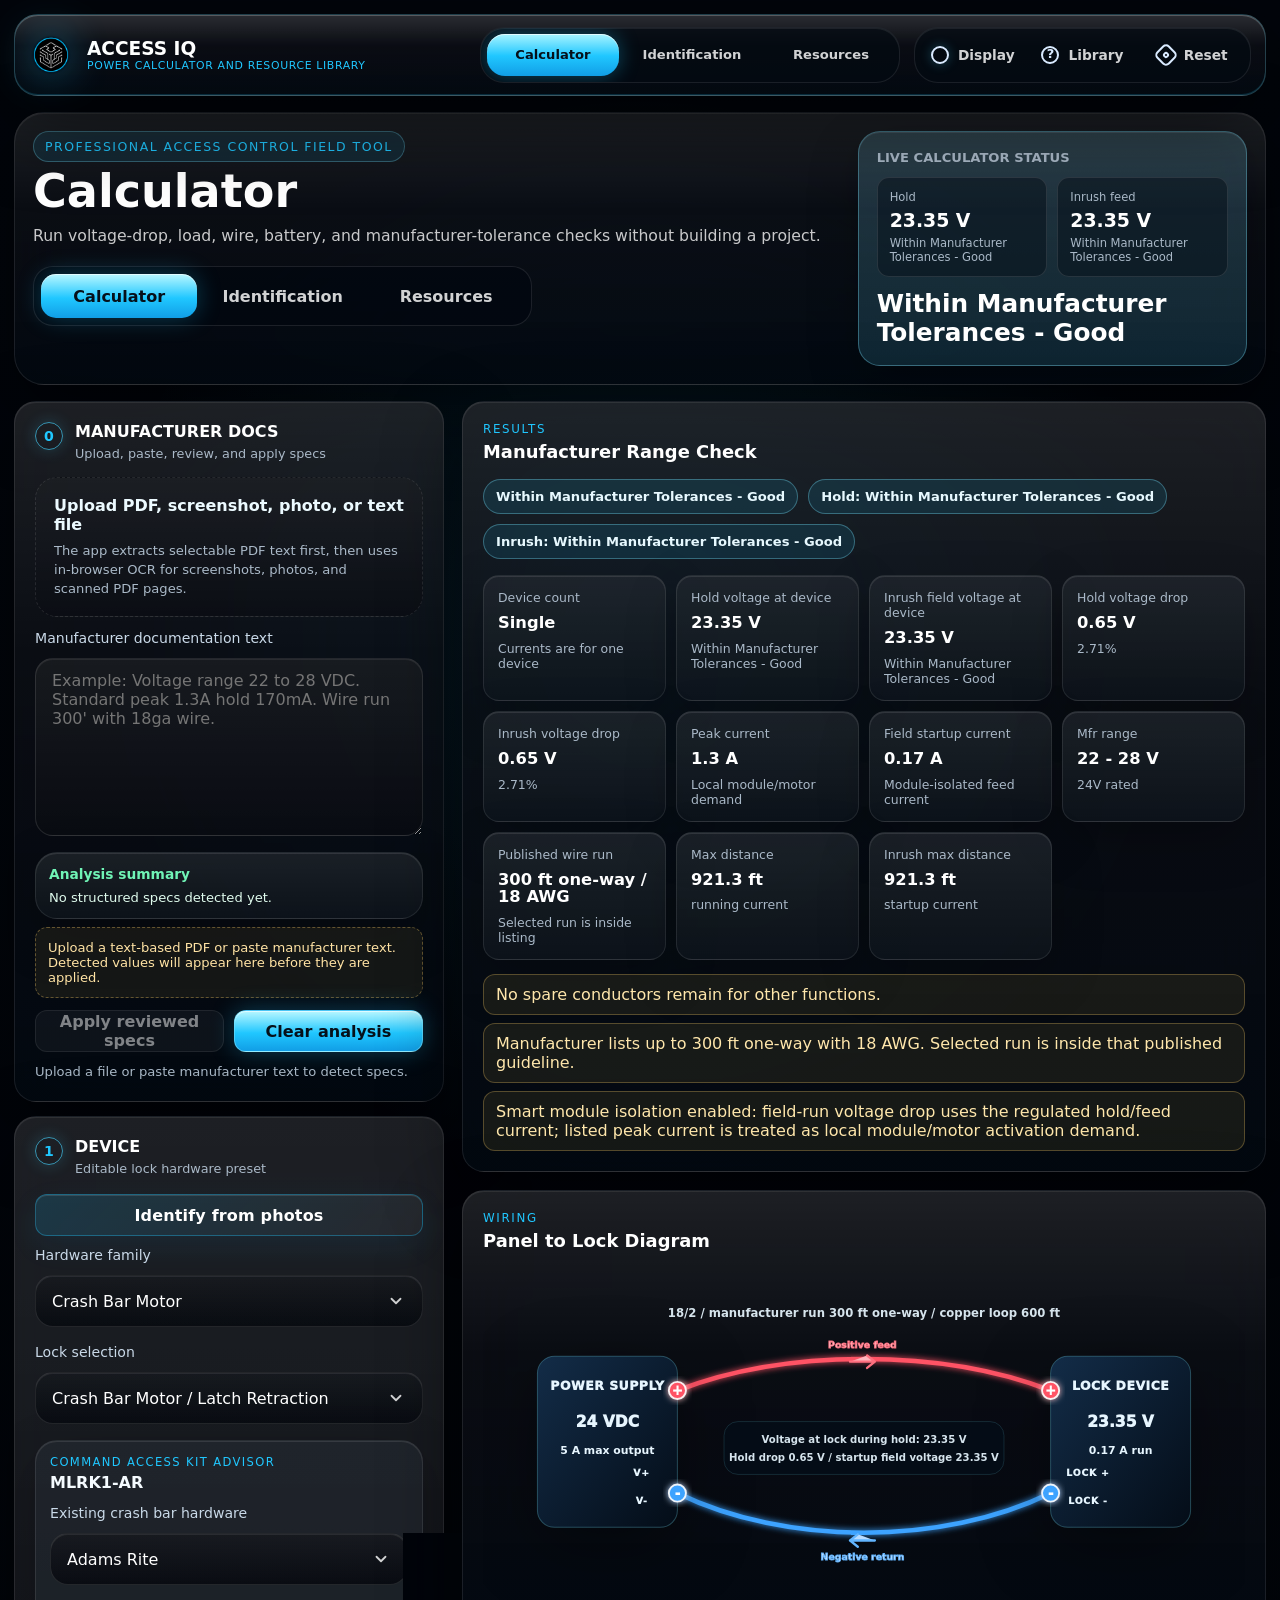
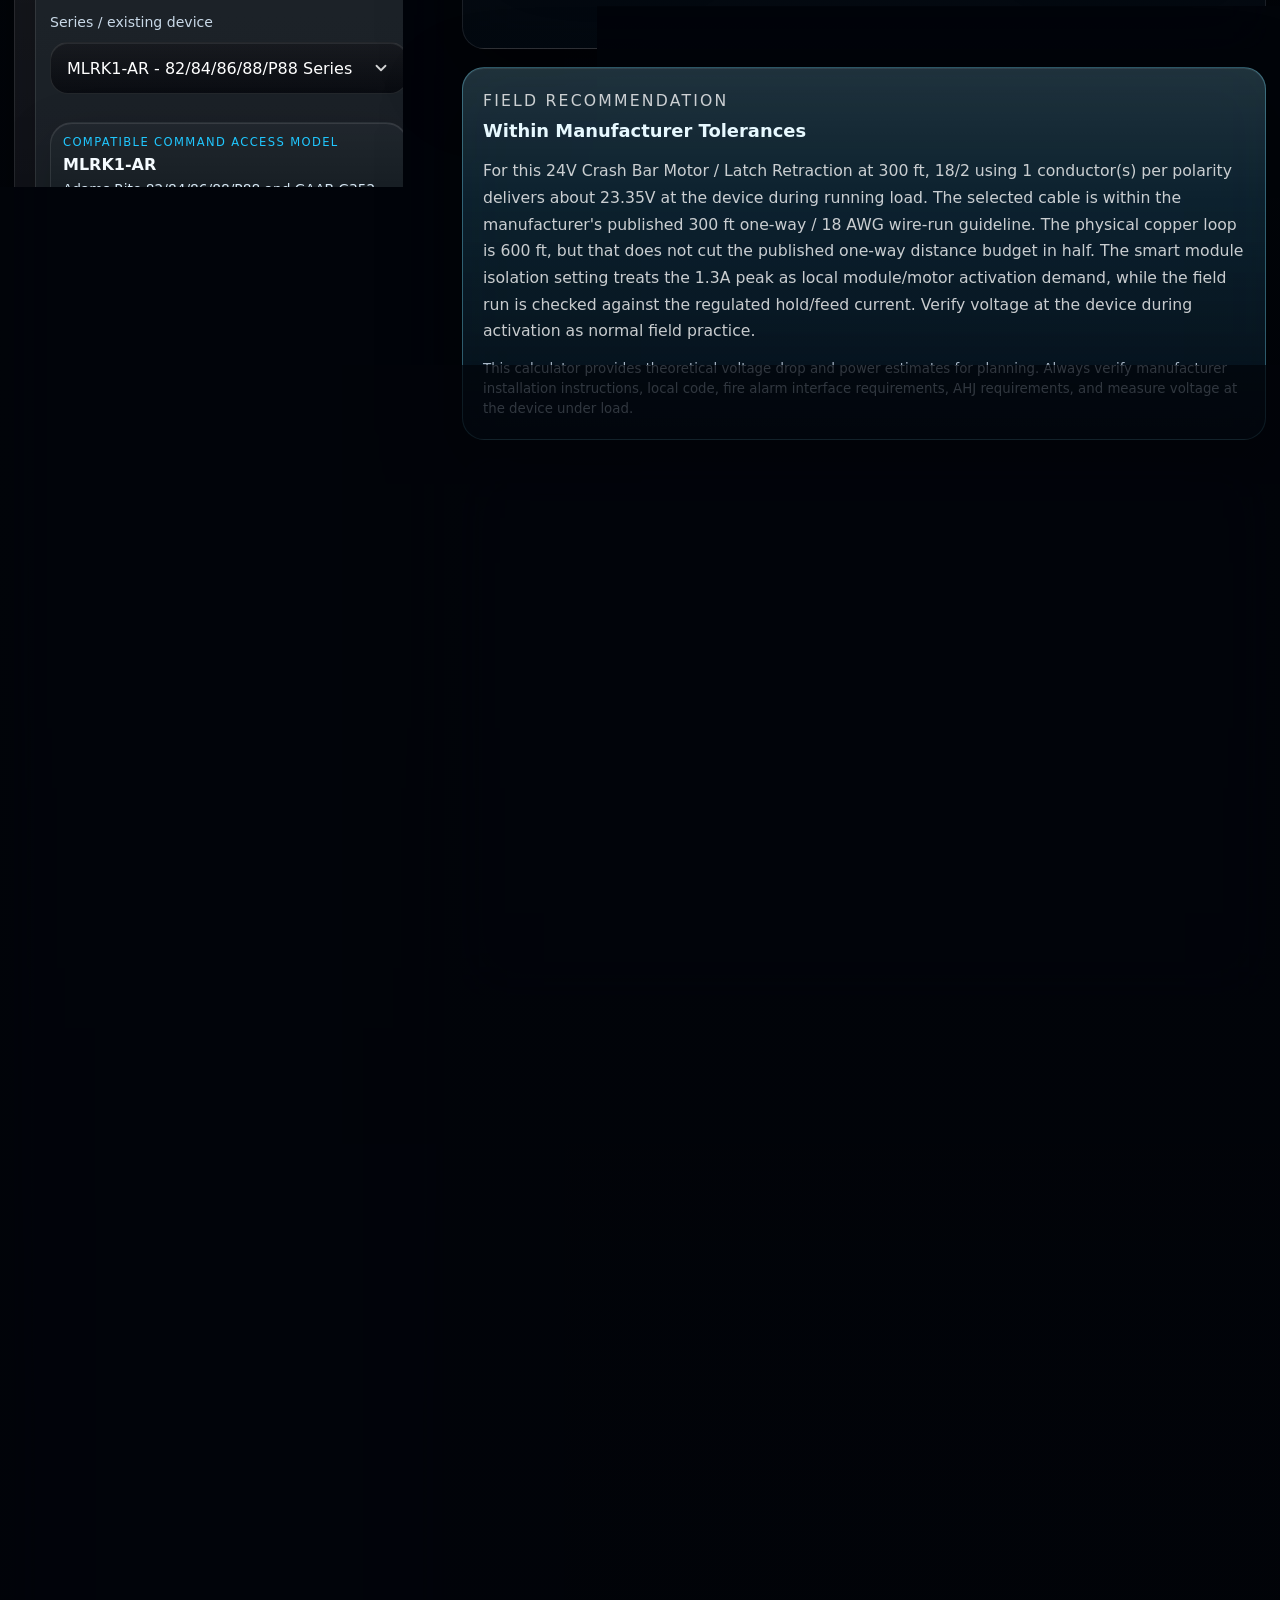
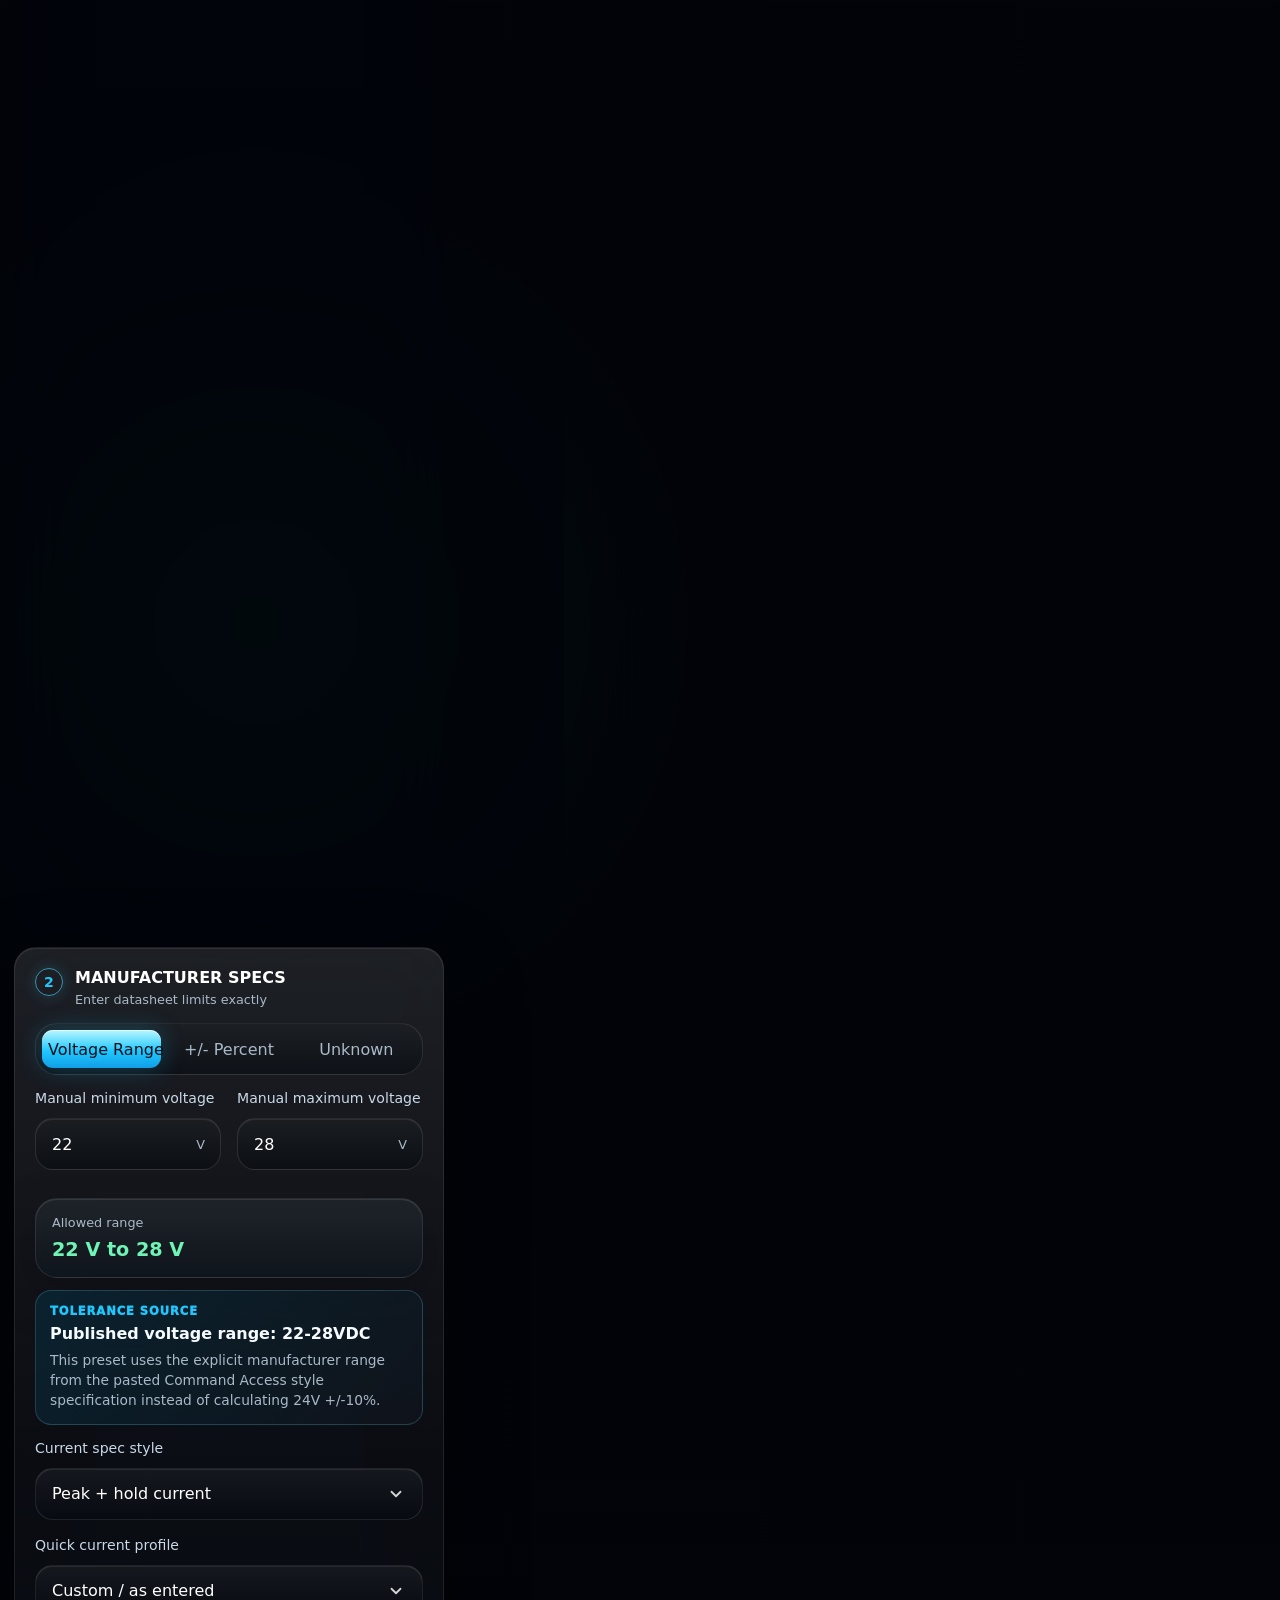
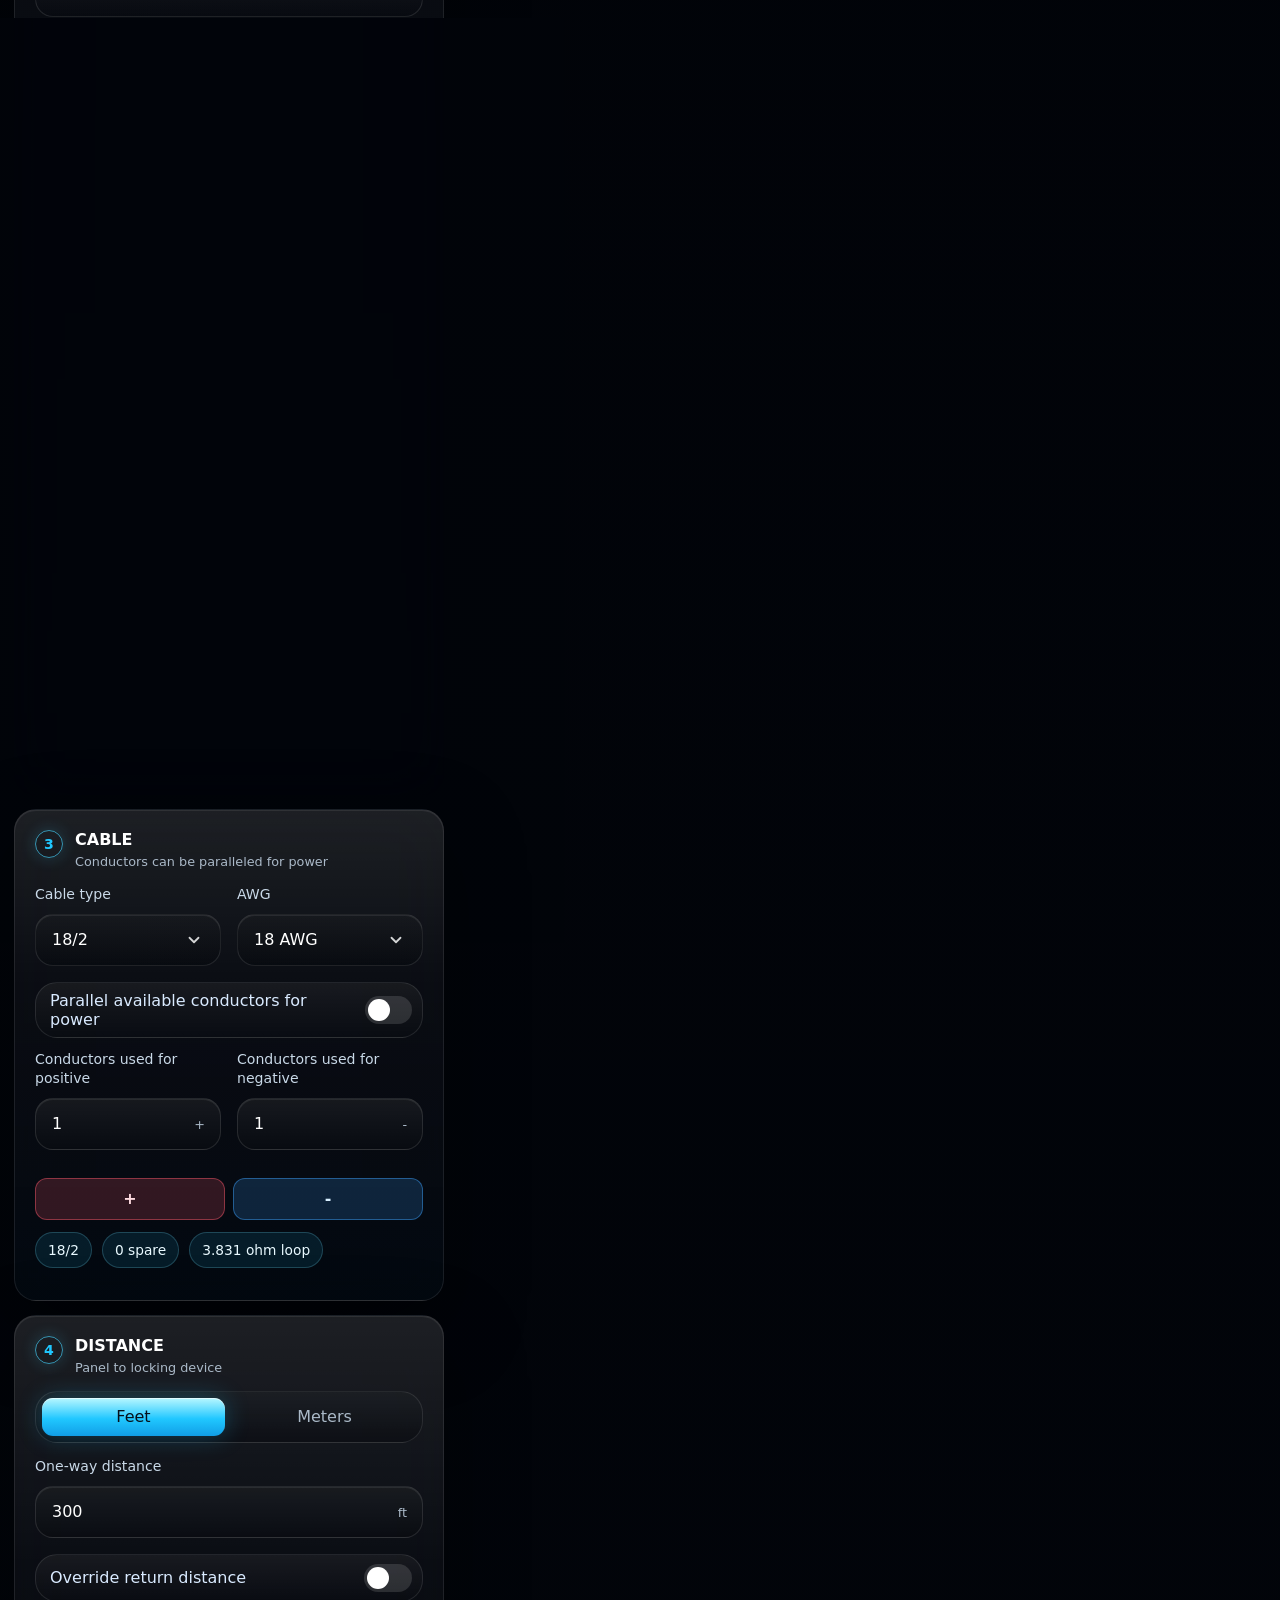
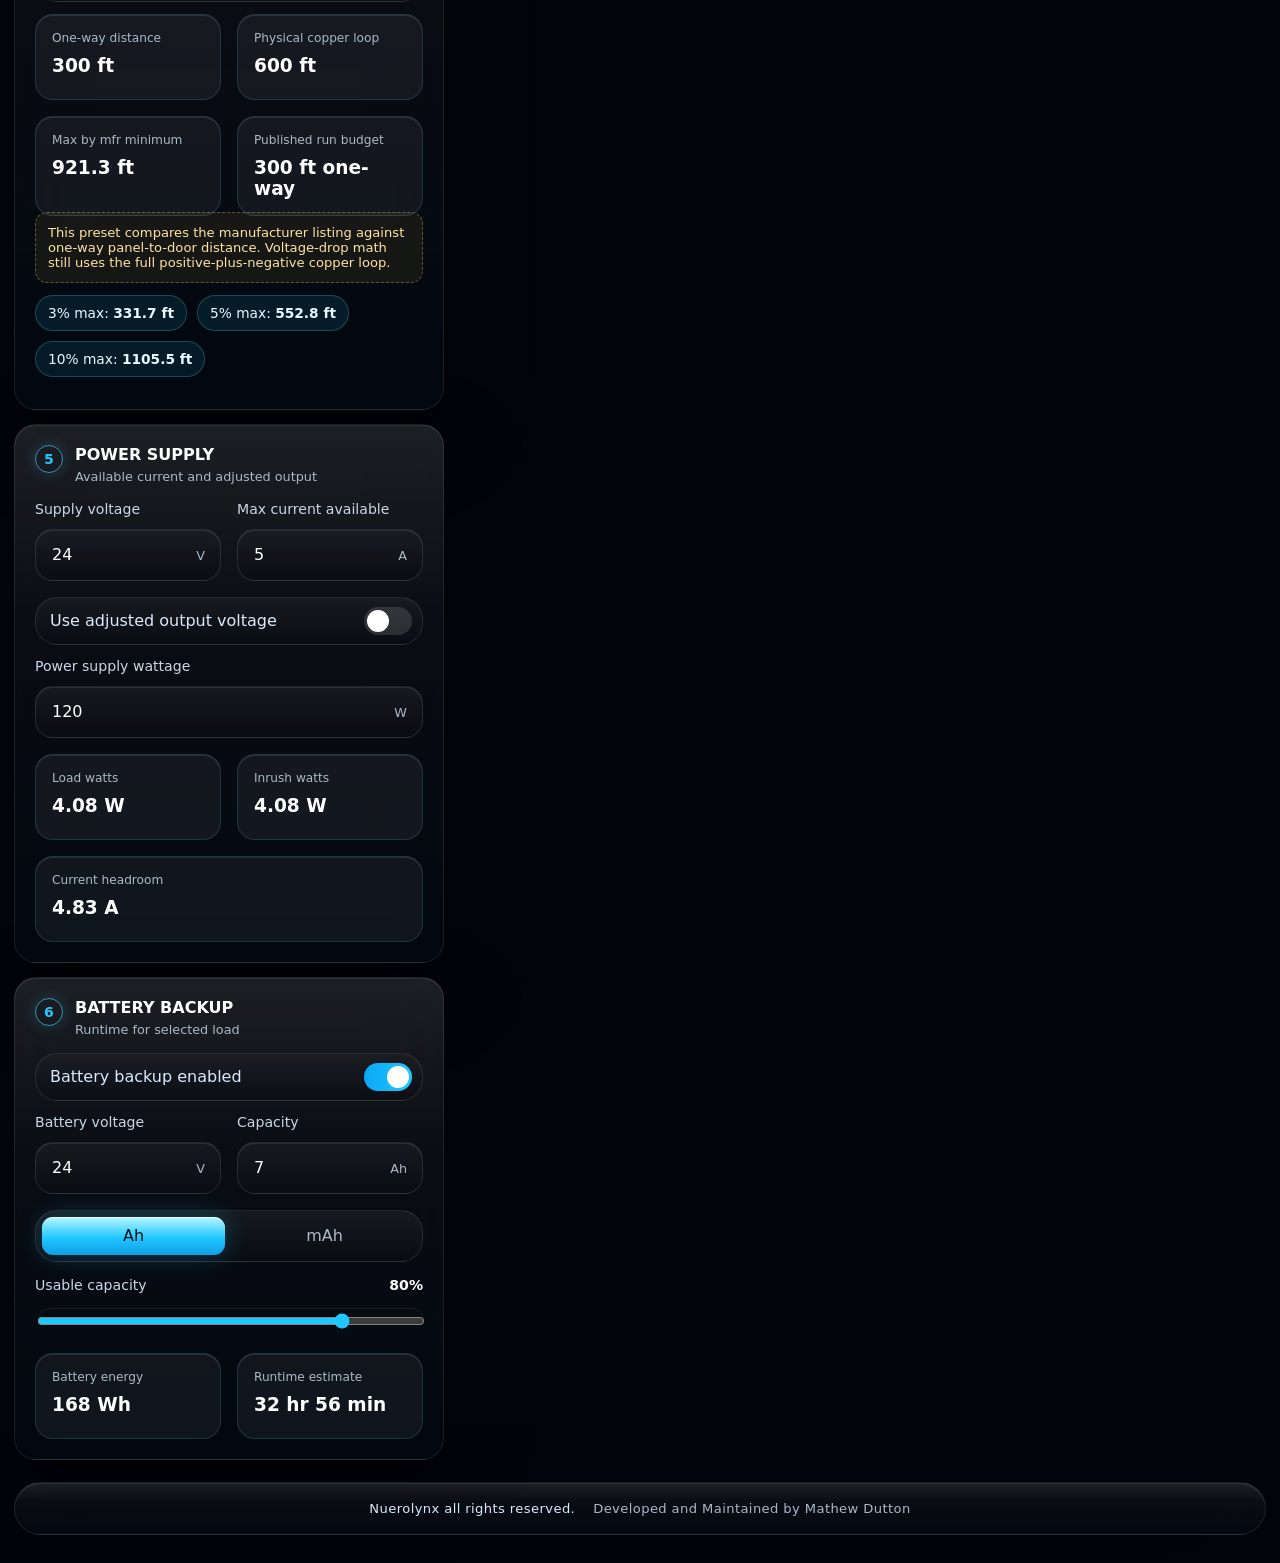
==== commit fc35c1b6: "Add files via upload" ====
--- a/accessiq/index.html
+++ b/accessiq/index.html
@@ -8,8 +8,8 @@
     <meta name="apple-mobile-web-app-title" content="Access IQ" />
     <link rel="manifest" href="./manifest.webmanifest" />
     <title>Access IQ</title>
-    <script type="module" crossorigin src="./assets/index-B6C3Z15G.js"></script>
-    <link rel="stylesheet" crossorigin href="./assets/index-CqyfBLX6.css">
+    <script type="module" crossorigin src="./assets/index-RpgtqjW8.js"></script>
+    <link rel="stylesheet" crossorigin href="./assets/index-BGqDkFeE.css">
   </head>
   <body>
     <div id="root"></div>
--- a/accessiq/assets/index-BGqDkFeE.css
+++ b/accessiq/assets/index-BGqDkFeE.css
@@ -0,0 +1 @@
+:root{--lightningcss-light: ;--lightningcss-dark:initial;color-scheme:dark;color:#eef7ff;--panel:#0d1624b3;--panel-strong:#111f33db;--line:#94ceff2e;--muted:#91a4b8;--blue:#45d5ff;--blue-2:#168aff;--green:#70f4b6;--red:#ff596d;--amber:#ffd166;--shadow:0 24px 80px #00000075;background:#04070d;font-family:Inter,ui-sans-serif,system-ui,-apple-system,BlinkMacSystemFont,Segoe UI,sans-serif}*{box-sizing:border-box}body{background:radial-gradient(circle at 18% 0,#36b8ff2e,#0000 34rem),radial-gradient(circle at 100% 12%,#6bffc91a,#0000 28rem),linear-gradient(145deg,#03050a 0%,#07111f 48%,#03060b 100%);min-width:320px;min-height:100vh;margin:0}button,input,select{font:inherit}button{cursor:pointer}.app{width:min(1440px,100%);margin:0 auto;padding:28px}.intro{justify-content:space-between;align-items:center;gap:28px;min-height:210px;display:flex}.eyebrow{color:var(--blue);letter-spacing:.12em;text-transform:uppercase;font-size:.78rem}h1,h2,p{margin:0}h1{letter-spacing:0;max-width:760px;margin-top:10px;font-size:clamp(2.4rem,6vw,5.8rem);line-height:.94}.intro p{max-width:650px;color:var(--muted);margin-top:18px;font-size:1.08rem;line-height:1.65}.statusPill{border:1px solid var(--line);color:#cfefff;background:#ffffff0f;border-radius:999px;align-items:center;gap:10px;min-width:164px;padding:12px 16px;display:inline-flex;box-shadow:inset 0 1px #ffffff1f}.statusPill span{background:var(--green);width:9px;height:9px;box-shadow:0 0 18px var(--green);border-radius:50%}.heroCircuit{border:1px solid var(--line);box-shadow:var(--shadow), inset 0 1px 0 #ffffff1c;-webkit-backdrop-filter:blur(22px)saturate(145%);backdrop-filter:blur(22px)saturate(145%);background:linear-gradient(145deg,#0d1a2cc7,#070c1694);border-radius:28px;overflow:hidden}.heroCircuit svg{width:100%;min-height:330px;display:block}.circuitGhost{fill:none;stroke:#ffffff12;stroke-width:30px;stroke-linecap:round;stroke-linejoin:round}.wire{fill:none;stroke-width:10px;stroke-linecap:round;stroke-linejoin:round}.positive,.positiveWire{stroke:var(--red)}.negative,.negativeWire{stroke:#3da3ff}.particle{fill:#fff}.positiveParticle{fill:#ff8a98}.negativeParticle{fill:#61d8ff}.sourceBlock rect,.loadBlock rect,.resistor rect{stroke:var(--line);stroke-width:1.2px;filter:drop-shadow(0 20px 42px #00000059)}.loadBlock rect,.resistor rect{fill:#0a1424eb}.sourceBlock text,.loadBlock text,.resistor text,.wireLabel{fill:#cfefff;text-anchor:middle;font-size:14px}.sourceBlock .large,.loadBlock .large{fill:#fff;font-size:24px;font-weight:800}.terminal.plus{fill:var(--red);font-size:22px;font-weight:900}.terminal.minus{fill:#3da3ff;font-size:24px;font-weight:900}.resistor path{fill:none;stroke:var(--amber);stroke-width:3px;stroke-linecap:round;stroke-linejoin:round}.wireLabel{fill:var(--muted);font-size:13px}.resultsGrid{grid-template-columns:repeat(11,minmax(120px,1fr));gap:12px;margin:18px 0;padding-bottom:4px;display:grid;overflow-x:auto}.resultCard,.metric{background:#ffffff0e;border:1px solid #70ccff29;border-radius:18px;min-height:86px;padding:16px;box-shadow:inset 0 1px #ffffff1a}.resultCard span,.metric span{color:var(--muted);font-size:.76rem;display:block}.resultCard strong,.metric strong{color:#fff;margin-top:10px;font-size:1.16rem;display:block}.dashboard{grid-template-columns:minmax(0,1fr) minmax(0,1fr);align-items:start;gap:18px;display:grid}.column{gap:18px;display:grid}.panel{border:1px solid var(--line);background:var(--panel);-webkit-backdrop-filter:blur(24px)saturate(155%);backdrop-filter:blur(24px)saturate(155%);border-radius:24px;padding:22px;box-shadow:0 18px 56px #00000057,inset 0 1px #ffffff1a}.panelTitle{margin-bottom:18px}.panelTitle p{color:var(--blue);letter-spacing:.14em;text-transform:uppercase;font-size:.74rem}.panelTitle h2{letter-spacing:0;margin-top:5px;font-size:1.36rem}.grid{gap:12px;display:grid}.two{grid-template-columns:repeat(2,minmax(0,1fr))}.three{grid-template-columns:repeat(3,minmax(0,1fr))}.wide{grid-column:1/-1}.field,.sliderField{gap:8px;margin-bottom:12px;display:grid}.manualQuickLink{color:#e8f8ff;background:linear-gradient(135deg,#45d5ff1f,#ffffff09);border:1px solid #45d5ff47;border-radius:14px;gap:4px;margin:-2px 0 14px;padding:12px 14px;text-decoration:none;display:grid;box-shadow:0 0 24px #1f8bff1a,inset 0 1px #ffffff14}.manualQuickLink span{color:var(--blue);letter-spacing:.12em;text-transform:uppercase;font-size:.72rem}.manualQuickLink strong{font-size:.95rem}.kitAdvisor{background:linear-gradient(160deg,#45d5ff17,#ffffff09);border:1px solid #45d5ff38;border-radius:16px;gap:12px;margin:0 0 14px;padding:14px;display:grid;box-shadow:inset 0 1px #ffffff14}.kitAdvisorTitle{gap:4px;display:grid}.kitAdvisorTitle span,.kitRecommendation span,.kitSpecGrid span{color:var(--blue);letter-spacing:.12em;text-transform:uppercase;font-size:.72rem}.kitAdvisorTitle strong,.kitRecommendation strong{color:#f5fbff;font-size:1rem}.kitRecommendation{background:#70f4b60f;border:1px solid #70f4b62e;border-radius:12px;gap:6px;padding:12px;display:grid}.kitRecommendation p{color:#d7e8f5;font-size:.86rem;line-height:1.45}.kitSpecGrid{grid-template-columns:repeat(2,minmax(0,1fr));gap:8px;display:grid}.kitSpecGrid div{background:#020a1452;border:1px solid #70ccff24;border-radius:12px;gap:5px;padding:10px;display:grid}.kitSpecGrid strong{color:#fff;font-size:.9rem}.kitLinks{grid-template-columns:repeat(2,minmax(0,1fr));gap:8px;display:grid}.kitLinks a{color:#e6f9ff;text-align:center;background:#45d5ff1a;border:1px solid #45d5ff47;border-radius:12px;justify-content:center;align-items:center;min-height:38px;padding:0 10px;font-size:.78rem;font-weight:800;text-decoration:none;display:inline-flex}.kitPdfPreview{background:#020810b8;border:1px solid #70ccff2e;border-radius:14px;min-height:280px;overflow:hidden}.kitPdfPreview iframe{background:#101722;border:0;width:100%;height:320px;display:block}.pdfPreview{background:#020810b8;border:1px solid #70ccff2e;border-radius:14px;gap:10px;min-height:320px;display:grid;overflow:hidden}.pdfPreviewToolbar{z-index:2;background:#050e19f0;border-bottom:1px solid #70ccff29;justify-content:space-between;align-items:center;gap:10px;padding:10px;display:flex;position:sticky;top:0}.pdfPreviewToolbar span{color:var(--muted);font-size:.78rem;font-weight:800}.pdfPreviewToolbar div{align-items:center;gap:8px;display:inline-flex}.pdfPreviewToolbar button{width:34px;height:34px;color:var(--text);background:#45d5ff1f;border:1px solid #45d5ff47;border-radius:10px;font-size:1.1rem;font-weight:900}.pdfPreviewToolbar button:disabled{opacity:.35}.pdfPreviewToolbar strong{color:#e6f9ff;text-align:center;min-width:48px;font-size:.8rem}.pdfPreviewScroller{-webkit-overflow-scrolling:touch;gap:14px;max-height:72vh;padding:12px;display:grid;overflow:auto}.pdfPreviewFrame{background:#101722;border:0;width:100%;height:520px;display:block}.pdfPreview.compact .pdfPreviewFrame{height:440px}.pdfPreview.large .pdfPreviewFrame{height:78vh;min-height:680px}.pdfPreview.tall .pdfPreviewFrame{height:88vh;min-height:820px}.pdfPreviewOpenLink{color:#e6f9ff;background:#45d5ff1a;border:1px solid #45d5ff47;border-radius:12px;justify-content:center;align-items:center;min-height:38px;margin:0 12px 12px;font-size:.78rem;font-weight:900;text-decoration:none;display:inline-flex}.pdfPreview.compact .pdfPreviewScroller{max-height:460px}.pdfPreview.large .pdfPreviewScroller{max-height:78vh}.pdfPreview.tall .pdfPreviewScroller{max-height:88vh}.pdfPreviewPage{justify-content:center;gap:6px;min-width:max-content;margin:0 auto;display:grid}.pdfPreviewPage canvas{background:#fff;border-radius:8px;max-width:none;display:block;box-shadow:0 18px 45px #00000059}.pdfPreviewPage figcaption{color:var(--muted);text-align:center;font-size:.72rem;font-weight:800}.field>span,.sliderField>span{color:#c9d9e8;font-size:.88rem}.inputWrap{position:relative}input,select{color:#f8fbff;background:#020912ad;border:1px solid #96d6ff2e;border-radius:14px;outline:none;width:100%;min-height:46px;padding:0 14px;transition:border-color .16s,box-shadow .16s,background .16s}input:focus,select:focus{background:#06101df2;border-color:#45d5ffc7;box-shadow:0 0 0 4px #45d5ff1f}.inputWrap em{color:var(--muted);pointer-events:none;font-size:.8rem;font-style:normal;position:absolute;top:50%;right:12px;transform:translateY(-50%)}.segmented{background:#020810a3;border:1px solid #96d6ff24;border-radius:16px;grid-auto-columns:1fr;grid-auto-flow:column;gap:6px;margin-bottom:14px;padding:6px;display:grid}.segmented button{min-height:38px;color:var(--muted);white-space:nowrap;background:0 0;border:0;border-radius:11px}.segmented .active{color:#fff;background:linear-gradient(#45d5ff47,#168aff2e);box-shadow:inset 0 1px #ffffff24,0 8px 24px #1290ff2e}.toggle{color:#d9eaff;text-align:left;background:#0208108a;border:1px solid #96d6ff26;border-radius:15px;justify-content:space-between;align-items:center;gap:12px;width:100%;min-height:48px;margin:0 0 12px;padding:8px 10px 8px 14px;display:flex}.toggle i{background:#ffffff21;border-radius:999px;width:48px;height:28px;padding:3px;transition:background .18s}.toggle i:before{content:"";background:#fff;border-radius:50%;width:22px;height:22px;transition:transform .18s;display:block}.toggle.on i{background:linear-gradient(90deg, var(--blue-2), var(--blue))}.toggle.on i:before{transform:translate(20px)}.sliderField span{justify-content:space-between;gap:12px;display:flex}.sliderField strong{color:#fff}input[type=range]{min-height:28px;accent-color:var(--blue);background:0 0;padding:0}.summaryStrip,.runLengths,.stages{flex-wrap:wrap;gap:10px;margin:12px 0;display:flex}.summaryStrip span,.runLengths span,.stages span{color:#d9f6ff;background:#45d5ff13;border:1px solid #45d5ff2e;border-radius:999px;padding:9px 12px;font-size:.86rem}.stages span{background:#70f4b613;border-color:#70f4b633}.alert{color:#ffd7dd;background:#ff596d1a;border:1px solid #ff596d5c;border-radius:15px;padding:13px 14px}.alert.subtle{color:#d4f5ff;background:#45d5ff14;border-color:#45d5ff38}.diagramCard{margin-top:12px}.diagramCard svg,.chartPanel svg{width:100%;min-height:190px;display:block}.miniBattery rect:first-child{fill:#ffffff12;stroke:#cdeeff42}.miniBattery rect:nth-child(2){fill:#cdeeff42}.miniBattery text{fill:#eaf8ff;text-anchor:middle;font-size:12px;font-weight:800}.seriesWire,.positiveWire,.negativeWire{fill:none;stroke-width:4px;stroke-linecap:round;stroke-linejoin:round}.seriesWire{stroke:var(--amber)}.diagramText{fill:var(--muted);font-size:12px}.gridLine{stroke:#ffffff12}.axisLine{fill:none;stroke:#cdeeff57}.curveFill{fill:#45d5ff17;stroke:none}.curveLine{fill:none;stroke:var(--blue);stroke-width:4px;stroke-linecap:round;stroke-linejoin:round;filter:drop-shadow(0 0 10px #45d5ffb3)}.chartPanel text{fill:var(--muted);font-size:12px}.wireTable{gap:6px;display:grid}.wireTable>div{color:#dcecff;background:#ffffff0a;border-radius:12px;grid-template-columns:.7fr 1.4fr 1fr 1fr;align-items:center;gap:10px;min-height:38px;padding:0 12px;display:grid}.wireTable .thead{color:var(--muted);background:0 0;font-size:.78rem}.wireTable .selected{color:#fff;background:#45d5ff21;outline:1px solid #45d5ff4d}@media (width<=1040px){.dashboard{grid-template-columns:1fr}.resultsGrid{grid-template-columns:repeat(4,minmax(150px,1fr));overflow:visible}}@media (width<=720px){.app{padding:16px}.intro{min-height:auto;padding:20px 0;display:grid}.statusPill{width:fit-content}.heroCircuit{border-radius:22px}.heroCircuit svg{width:760px;min-height:320px}.heroCircuit{overflow-x:auto}.resultsGrid,.two,.three{grid-template-columns:1fr}.panel{border-radius:20px;padding:18px}.segmented{grid-auto-flow:row}.wireTable{overflow-x:auto}.wireTable>div{min-width:420px}}@media (prefers-reduced-motion:reduce){*,:before,:after{scroll-behavior:auto!important;animation-duration:.01ms!important;animation-iteration-count:1!important}}.app{width:min(1580px,100%);padding:16px}.appHeader{z-index:10;-webkit-backdrop-filter:blur(24px)saturate(150%);backdrop-filter:blur(24px)saturate(150%);background:#030c18d1;border:1px solid #57b7ff33;border-radius:18px;grid-template-columns:300px minmax(620px,920px) max-content;align-items:center;gap:18px;margin-bottom:14px;padding:14px 18px;display:grid;position:sticky;top:10px;box-shadow:0 18px 60px #0000005c,inset 0 1px #ffffff1c}.brand{align-items:center;gap:14px;min-width:0;display:flex}.logoMark{object-fit:contain;filter:drop-shadow(0 0 18px #00c2ff6b);border-radius:50%;flex:none;width:58px;height:58px}.brand strong{letter-spacing:.12em;font-size:1.55rem;display:block}.brand span{color:#b5c8dc;letter-spacing:.16em;text-transform:uppercase;font-size:.82rem;display:block}.topTabs{scrollbar-width:thin;background:#071322c7;border:1px solid #529eff29;border-radius:12px;grid-auto-columns:minmax(128px,max-content);grid-auto-flow:column;display:grid;overflow:hidden}.topTabs button,.headerTools button{color:#c9d8ea;text-transform:uppercase;background:0 0;border:0;min-height:52px;font-size:.82rem;font-weight:700}.headerTools button{white-space:nowrap;justify-content:center;align-items:center;gap:9px;padding:0 14px;display:inline-flex}.topTabs .active{color:#fff;background:linear-gradient(#2b97ff6b,#0c488e80);box-shadow:inset 0 0 0 1px #53c1ff75,0 0 24px #1e92ff47}.headerTools button.active{color:#fff;background:#45d5ff24;box-shadow:inset 0 0 0 1px #45d5ff47}.headerTools{background:#071322c7;border:1px solid #529eff29;border-radius:12px;grid-template-columns:repeat(3,max-content);display:grid;overflow:hidden}.toolIcon{vertical-align:middle;width:18px;height:18px;display:inline-block;position:relative}.compactMode .panel,.compactMode .accessHero,.compactMode .appHeader,.compactMode .stepPanel{padding:14px}.compactMode .accessDashboard,.compactMode .accessRail,.compactMode .accessWorkbench,.compactMode .tabSurface{gap:10px}.compactMode .field,.compactMode .sliderField{margin-bottom:8px}.compactMode input,.compactMode select{min-height:40px}.sunIcon{border:2px solid #d9eaff;border-radius:50%;box-shadow:0 0 12px #45d5ff47}.sunIcon:before,.sunIcon:after{content:"";border-top:3px solid #d9eaff;border-bottom:3px solid #d9eaff;position:absolute;inset:-6px 7px}.sunIcon:after{transform:rotate(90deg)}.helpIcon{border:2px solid #d9eaff;border-radius:50%}.helpIcon:before{content:"?";color:#d9eaff;text-align:center;font-size:13px;font-weight:900;line-height:18px;position:absolute;inset:-3px 0 0}.gearIcon{border:2px solid #d9eaff;border-radius:5px;transform:rotate(45deg)}.gearIcon:before{content:"";border:2px solid #d9eaff;border-radius:50%;position:absolute;inset:4px}.cockpit{grid-template-columns:430px minmax(0,1fr);align-items:start;gap:14px;display:grid}.controlRail,.workbench,.tabSurface{gap:14px;display:grid}.controlRail{position:sticky;top:104px}.featureGrid{grid-template-columns:minmax(0,1.15fr) minmax(320px,.85fr);gap:14px;display:grid}.stepPanel{padding:18px}.stepTitle{align-items:flex-start;gap:12px;margin-bottom:16px;display:flex}.stepTitle b{width:28px;height:28px;color:var(--blue);border:1px solid #45d5ffa6;border-radius:50%;flex:none;place-items:center;font-size:.88rem;display:grid;box-shadow:0 0 16px #45d5ff33}.stepTitle h2{text-transform:uppercase;margin:0;font-size:1rem}.stepTitle p{color:var(--muted);margin-top:5px;font-size:.8rem}.miniLabel{color:#c9d9e8;margin:12px 0 7px;font-size:.82rem;display:block}.heroCircuit{border-radius:16px;padding:22px;position:relative}.heroCircuit svg{min-height:390px;margin-top:4px}.circuitHeader{justify-content:space-between;align-items:flex-start;gap:16px;display:flex}.circuitHeader h2{text-transform:uppercase;margin:0;font-size:1.1rem}.circuitHeader p{color:var(--muted);margin-top:6px;font-size:.86rem}.legend{color:#dbeeff;flex-wrap:wrap;gap:18px;font-size:.82rem;display:flex}.legend span{align-items:center;gap:8px;display:inline-flex}.legend i{border-radius:999px;width:34px;height:3px}.legend .hot{background:var(--red);box-shadow:0 0 12px #ff596db3}.legend .cold{background:#3da3ff;box-shadow:0 0 12px #3da3ffb3}.systemOk{width:fit-content;color:var(--green);background:#70f4b617;border:1px solid #70f4b65c;border-radius:999px;margin-top:10px;padding:7px 12px;font-size:.78rem;font-weight:800;position:static}.circuitStats{grid-template-columns:repeat(4,minmax(0,1fr));gap:14px;display:grid}.circuitStats div{background:#05111fc7;border:1px solid #64b8ff2b;border-radius:10px;min-height:76px;padding:13px 16px}.circuitStats span{color:var(--muted);font-size:.74rem;display:block}.circuitStats strong{color:var(--green);margin-top:9px;font-size:1.18rem;display:inline-block}.circuitStats em{color:var(--amber);margin-left:6px;font-size:.8rem;font-style:normal;font-weight:800}.guidePanel .diagramCard{margin-top:0}.resultPanel{margin-top:14px}.resultPanel .resultsGrid{margin:0}.resourcesPanel{min-height:420px}.pdfLibrary{gap:14px;margin-bottom:18px;display:grid}.pdfControls{grid-template-columns:repeat(2,minmax(0,1fr));gap:14px;display:grid}.pdfMeta{background:linear-gradient(135deg,#45d5ff17,#ffffff09);border:1px solid #70ccff29;border-radius:16px;justify-content:space-between;align-items:flex-start;gap:16px;padding:16px;display:flex}.pdfMeta span{max-width:920px;color:var(--muted);font-size:.86rem;line-height:1.5;display:block}.pdfMeta h3{color:#f4fbff;margin:6px 0 8px;font-size:1.14rem}.pdfMeta p{color:#c7d7e6;max-width:940px;line-height:1.6}.pdfMeta a{color:#dff8ff;background:#1f8bff29;border:1px solid #45d5ff75;border-radius:14px;flex:none;justify-content:center;align-items:center;min-height:42px;padding:0 16px;text-decoration:none;display:inline-flex;box-shadow:0 0 24px #1f8bff24}.pdfFrameShell{background:#020810b8;border:1px solid #70ccff2e;border-radius:18px;min-height:680px;overflow:hidden;box-shadow:inset 0 1px #ffffff12}.pdfFrameShell iframe{background:#101722;border:0;width:100%;height:72vh;min-height:680px;display:block}.pdfNote{color:var(--muted);font-size:.86rem;line-height:1.5}.formulaGrid{grid-template-columns:repeat(3,minmax(0,1fr));gap:12px;display:grid}.formulaCard,.resourceList article{background:#ffffff0b;border:1px solid #70ccff29;border-radius:14px;padding:18px}.formulaCard span{color:var(--muted);font-size:.82rem}.formulaCard strong{color:#fff;margin-top:10px;font-size:1.15rem;display:block}.resourceList{grid-template-columns:repeat(3,minmax(0,1fr));gap:12px;margin-top:14px;display:grid}.resourceList h3{color:#dff6ff;margin:0 0 8px}.resourceList p{color:var(--muted);font-size:.92rem;line-height:1.6}@media (width<=1180px){.appHeader,.cockpit{grid-template-columns:1fr}.controlRail{grid-template-columns:repeat(2,minmax(0,1fr));position:static}.featureGrid,.formulaGrid,.pdfControls,.resourceList{grid-template-columns:1fr}.pdfMeta{display:grid}.pdfFrameShell,.pdfFrameShell iframe{min-height:560px}}@media (width<=760px){.app{padding:10px}.appHeader,.topTabs,.headerTools,.controlRail,.featureGrid,.circuitStats{grid-template-columns:1fr}.brand strong{font-size:1.1rem}.brand span{font-size:.67rem}.heroCircuit{padding:16px}.heroCircuit svg{width:800px;min-height:330px}.circuitHeader{display:grid}.pdfFrameShell,.pdfFrameShell iframe{min-height:460px}}@media (width>=761px) and (width<=1180px){.cockpit{grid-template-columns:320px minmax(0,1fr)}.controlRail{grid-template-columns:1fr;position:sticky;top:250px}.featureGrid,.formulaGrid,.pdfControls,.resourceList,.three{grid-template-columns:1fr}}html,body{max-width:100%;overflow-x:hidden}.app,.accessDashboard,.accessRail,.accessWorkbench,.panel,.tabSurface{min-width:0;max-width:100%}.accessTable,.wireTable{max-width:100%}textarea{resize:vertical;color:#f8fbff;width:100%;font:inherit;background:#020912ad;border:1px solid #96d6ff2e;border-radius:14px;outline:none;padding:12px 14px}.accessHero{border:1px solid var(--line);box-shadow:var(--shadow), inset 0 1px 0 #ffffff1a;background:linear-gradient(135deg,#091626d1,#040a14b8);border-radius:18px;grid-template-columns:minmax(0,1fr) 260px;align-items:end;gap:18px;margin:14px 0;padding:22px;display:grid}.accessHero h1{max-width:940px;font-size:clamp(2rem,4.5vw,4.6rem)}.accessHero p{max-width:880px;color:var(--muted);margin-top:12px;line-height:1.55}.heroBadge{background:#ffffff0e;border:1px solid #70ccff33;border-radius:16px;align-content:center;gap:10px;min-height:128px;padding:18px;display:grid}.heroBadge span{color:var(--muted);text-transform:uppercase;font-size:.82rem;font-weight:800}.heroBadge strong{color:#fff;font-size:1.55rem}.heroStatusGrid{grid-template-columns:repeat(2,minmax(0,1fr));gap:10px;display:grid}.heroStatusGrid div{background:#030c1673;border:1px solid #ffffff1c;border-radius:12px;min-width:0;padding:12px}.heroStatusGrid em,.heroStatusGrid small{color:var(--muted);font-size:.72rem;font-style:normal;display:block}.heroStatusGrid strong{margin:5px 0;font-size:1.18rem;display:block}.accessDashboard{grid-template-columns:430px minmax(0,1fr);align-items:start;gap:14px;display:grid}.accessRail,.accessWorkbench{gap:14px;display:grid}.accessRail{position:sticky;top:104px}.rangeHint,.unknownBox{color:var(--muted);margin:-4px 0 12px;font-size:.82rem}.unknownBox{color:#ffe3a4;background:#ffd16612;border:1px dashed #ffd16657;border-radius:12px;padding:12px}.manualCurrentEntry{gap:10px;display:grid}.manualCurrentEntry .unknownBox{margin:0}.identifyInlineButton{width:100%;min-height:42px;color:var(--text);letter-spacing:.01em;background:linear-gradient(135deg,#20c5ff29,#ffffff0d);border:1px solid #20c5ff59;border-radius:12px;margin:2px 0 10px;font-weight:800;box-shadow:inset 0 1px #ffffff1f,0 10px 30px #20c5ff14}.identifyInlineButton:hover{border-color:#20c5ff9e;transform:translateY(-1px)}.relatedInstallBox,.relatedManual{background:#08121e8f;border:1px solid #20c5ff2e;border-radius:14px;gap:10px;margin:10px 0 12px;padding:12px;display:grid}.relatedInstallBox p,.relatedManual p{color:var(--muted);margin:0;font-size:.82rem;line-height:1.45}.manualQuickLink.accessory{background:#70f4b612;border-color:#70f4b642}.rangeDisplay{background:#70f4b613;border:1px solid #70f4b638;border-radius:14px;margin:12px 0;padding:16px}.rangeDisplay span{color:var(--muted);font-size:.8rem;display:block}.rangeDisplay strong{color:var(--green);margin-top:8px;font-size:1.2rem;display:block}.sourceEvidence{background:linear-gradient(135deg,#20c7ff1f,#ffffff09),#0208108f;border:1px solid #78e4ff33;border-radius:16px;gap:6px;margin:12px 0 14px;padding:13px 14px;display:grid}.sourceEvidence span{color:var(--site-cyan,var(--blue));letter-spacing:.08em;text-transform:uppercase;font-size:.72rem;font-weight:950}.sourceEvidence strong{color:#f5fbff;line-height:1.3}.sourceEvidence p{color:var(--site-muted,var(--muted));font-size:.86rem;line-height:1.45}.conductorDiagram{grid-template-columns:repeat(auto-fit,minmax(42px,1fr));gap:8px;margin:12px 0;display:grid}.conductorDiagram span{border-radius:12px;place-items:center;height:42px;font-weight:900;display:grid}.conductorDiagram .pos{color:#ffdce1;background:#ff596d2e;border:1px solid #ff596d73}.conductorDiagram .neg{color:#d8efff;background:#3da3ff2e;border:1px solid #3da3ff73}.conductorDiagram .spare{color:#c4ceda;background:#ffffff12;border:1px dashed #ffffff38}.badgeRow{flex-wrap:wrap;gap:10px;margin-bottom:16px;display:flex}.badge{color:#dff7ff;background:#45d5ff14;border:1px solid #45d5ff38;border-radius:999px;padding:9px 12px;font-size:.82rem;font-weight:800}.warn{color:#ffe29a;background-color:#ffd1661a;border-color:#ffd1666b}.danger{color:#ffc6ce;background-color:#ff596d1a;border-color:#ff596d6b}.resultMatrix{grid-template-columns:repeat(3,minmax(0,1fr));gap:12px;display:grid}.resultMatrix div{background:#ffffff0d;border:1px solid #70ccff29;border-radius:14px;min-height:104px;padding:16px}.resultMatrix span,.resultMatrix em{color:var(--muted);font-size:.78rem;font-style:normal;display:block}.resultMatrix strong{color:#fff;margin:9px 0;font-size:1.35rem;display:block}.warningList{gap:8px;margin-top:14px;display:grid}.warningList span{color:#ffe7ac;background:#ffd16614;border:1px solid #ffd16647;border-radius:12px;padding:10px 12px}.accessTable{gap:7px;display:grid;overflow-x:auto}.accessTable>div{color:#dcecff;background:#ffffff0b;border-radius:12px;grid-template-columns:1.2fr .8fr .9fr 1.4fr .8fr 1.2fr;align-items:center;gap:10px;min-width:900px;min-height:42px;padding:0 12px;display:grid}.accessTable .thead{color:var(--muted);text-transform:uppercase;background:0 0;font-size:.78rem}.wiringDiagramPanel{overflow:hidden}.wiringDiagramPanel .panelTitle{margin-bottom:10px}.desktopWiringDiagram{width:100%;height:auto;min-height:340px;display:block}.mobileWiringDiagram{display:none}.diagramBlock rect{fill:url(#sourceGlass);stroke:#78e4ff47;stroke-width:1.3px;filter:drop-shadow(0 22px 46px #00000059)}.diagramBlock text,.diagramCaption{fill:#e7f6ff;text-anchor:middle}.diagramTopCaption{fill:#e7f6ffeb;font-size:15px;font-weight:800}.diagramBlockTitle{fill:var(--site-cyan);letter-spacing:.04em;font-size:16px;font-weight:950}.diagramValue{fill:#fff;font-size:20px;font-weight:950}.diagramSubValue{fill:#e7f6ffd1;font-size:14px;font-weight:750}.diagramPoleText{letter-spacing:.08em;font-size:12px;font-weight:950}.positiveText{fill:#ff7783}.negativeText{fill:#72bdff}.diagramTerminal{stroke:#ffffffe6;stroke-width:2.4px;filter:url(#wireGlow)}.diagramTerminal.positive{fill:#ff5365}.diagramTerminal.negative{fill:#3da3ff}.diagramBlock .diagramTerminalLabel{fill:#fff;text-anchor:middle;font-size:17px;font-weight:950}.diagramPositive,.diagramNegative,.diagramSpare{fill:none;stroke-linecap:round;filter:url(#wireGlow)}.diagramPositive{stroke:#ff5365;stroke-width:6px}.diagramNegative{stroke:#3da3ff;stroke-width:6px}.diagramSpare{stroke:#b9c7d86b;stroke-dasharray:8 10;stroke-width:2.5px}.wireDirection path{fill:none;stroke-width:3px;stroke-linecap:round;stroke-linejoin:round}.wireDirection text{text-anchor:middle;font-size:12px;font-weight:900}.wireDirection.forward path,.wireDirection.forward text{stroke:#ff7080;fill:#ffb5bd}.wireDirection.return path,.wireDirection.return text{stroke:#62b5ff;fill:#b9dcff}.diagramInfoPill rect{fill:#040d18d1;stroke:#78e4ff2e}.diagramInfoPill text{fill:#e7f6ffeb;text-anchor:middle;font-size:13px;font-weight:750}.mobileDiagramCard{background:linear-gradient(145deg,#ffffff1a,#ffffff09),#05101deb;border:1px solid #78e4ff38;border-radius:22px;gap:8px;padding:18px;display:grid;box-shadow:inset 0 1px #ffffff1c,0 20px 48px #00000047}.mobileDiagramCard span{color:var(--site-cyan);letter-spacing:.08em;text-transform:uppercase;font-size:.78rem;font-weight:950}.mobileDiagramCard strong{color:#fff;font-size:1.55rem;line-height:1}.mobileDiagramCard small{color:#e7f6ffc7;font-size:.92rem}.mobileTerminals{grid-template-columns:1fr 1fr;gap:10px;margin-top:6px;display:grid}.mobileTerminals b{color:#fff;letter-spacing:.03em;border-radius:999px;justify-content:center;align-items:center;min-height:38px;font-size:.86rem;display:inline-flex}.mobileTerminals .positive{background:#ff536529;border:1px solid #ff536570;box-shadow:0 0 22px #ff536533}.mobileTerminals .negative{background:#3da3ff29;border:1px solid #3da3ff70;box-shadow:0 0 22px #3da3ff2e}.mobileWireRun{color:#e7f6ffe0;background:#ffffff09;border-radius:18px;gap:7px;padding:16px 16px 16px 28px;display:grid;position:relative}.mobileWireRun:before{content:"";border-radius:999px;width:5px;position:absolute;top:14px;bottom:14px;left:12px}.mobileWireRun.positive:before{background:#ff5365;box-shadow:0 0 18px #ff536573}.mobileWireRun.negative:before{background:#3da3ff;box-shadow:0 0 18px #3da3ff73}.mobileWireRun span{letter-spacing:.08em;text-transform:uppercase;font-size:.76rem;font-weight:950}.mobileWireRun.positive span{color:#ff9ea8}.mobileWireRun.negative span{color:#9ed0ff}.mobileWireRun b{font-size:.91rem;line-height:1.35}.recommendationPanel p{color:#e7f4ff;max-width:980px;font-size:1.02rem;line-height:1.7}.recommendationPanel small{color:var(--muted);margin-top:14px;line-height:1.5;display:block}.mobileSummary{display:none}.uploadDrop{cursor:pointer;background:#45d5ff12;border:1px dashed #45d5ff61;border-radius:16px;gap:7px;margin-bottom:12px;padding:18px;display:grid}.uploadDrop input{display:none}.uploadDrop strong{color:#ecfaff;font-size:1rem}.uploadDrop span,.docMessage{color:var(--muted);font-size:.82rem;line-height:1.45}.fileList{gap:8px;margin-bottom:12px;display:grid}.fileList div{background:#ffffff0b;border:1px solid #70ccff24;border-radius:12px;grid-template-columns:auto 1fr auto;align-items:center;gap:10px;padding:10px;display:grid}.fileList img{object-fit:cover;border-radius:8px;width:44px;height:44px}.fileList span{color:#eaf6ff;text-overflow:ellipsis;white-space:nowrap;min-width:0;overflow:hidden}.fileList em{color:var(--muted);font-size:.78rem;font-style:normal}.detectedBox{background:#70f4b611;border:1px solid #70f4b62e;border-radius:14px;gap:8px;margin:12px 0;padding:13px;display:grid}.detectedBox strong{color:var(--green);font-size:.86rem}.detectedBox span{color:#dffbed;font-size:.82rem}.analysisEditor{background:#45d5ff0e;border:1px solid #45d5ff33;border-radius:14px;gap:10px;margin:12px 0;padding:13px;display:grid}.analysisEditor>strong{color:var(--blue);font-size:.86rem}.analysisEditor .field{margin-bottom:0}.docActions{grid-template-columns:1fr 1fr;gap:10px;margin-bottom:10px;display:grid}.docActions button{color:#e6f9ff;background:#45d5ff1f;border:1px solid #45d5ff38;border-radius:12px;min-height:42px;font-weight:800}.docActions button:disabled{cursor:not-allowed;color:#ffffff7a;box-shadow:none;opacity:1;background:#ffffff0b;border-color:#ffffff14}.buttonLink,.primaryButton,.ghostButton{border-radius:12px;justify-content:center;align-items:center;min-height:42px;padding:0 14px;font-weight:800;text-decoration:none;display:inline-flex}.buttonLink,.primaryButton{color:#e6f9ff;background:#45d5ff24;border:1px solid #45d5ff57}.ghostButton{color:#cfe2f5;background:#ffffff0b;border:1px solid #96d6ff29}.actionBar{flex-wrap:wrap;gap:10px;margin-bottom:14px;display:flex}.doorGrid{grid-template-columns:repeat(auto-fit,minmax(280px,1fr));gap:12px;display:grid}.doorCard{background:#ffffff0b;border:1px solid #70ccff29;border-radius:14px;gap:10px;padding:14px;display:grid}.doorCardHeader{grid-template-columns:minmax(0,1fr) auto;align-items:center;gap:10px;display:grid}.doorCard p{color:#dbeeff;line-height:1.45}.evidenceGrid{grid-template-columns:repeat(3,minmax(0,1fr));gap:12px;display:grid}.evidenceGrid article{background:#ffffff0b;border:1px solid #70ccff29;border-radius:14px;padding:14px}.evidenceGrid span{color:var(--blue);letter-spacing:.12em;text-transform:uppercase;font-size:.72rem}.evidenceGrid strong{color:#fff;margin-top:8px;font-size:1.05rem;display:block}.evidenceGrid p{color:var(--muted);margin-top:8px;font-size:.88rem;line-height:1.55}.evidenceList{flex-wrap:wrap;gap:8px;margin:14px 0;display:flex}.evidenceList span{color:#dffbed;background:#70f4b613;border:1px solid #70f4b62e;border-radius:999px;padding:8px 10px;font-size:.78rem;font-weight:800}.compactTable{margin-top:14px}.compactTable>div{min-width:760px}.appFooter{color:var(--muted);letter-spacing:.03em;text-align:center;background:#030c188f;border:1px solid #70ccff24;border-radius:16px;flex-wrap:wrap;justify-content:center;gap:8px 18px;margin:22px 0 6px;padding:18px;font-size:.82rem;display:flex}.appFooter span:first-child{color:#d8ecff}@media (width<=1180px){.accessDashboard,.accessHero{grid-template-columns:1fr}.accessRail{grid-template-columns:repeat(2,minmax(0,1fr));position:static}.resultMatrix{grid-template-columns:repeat(2,minmax(0,1fr))}}@media (width<=980px){.accessRail,.resultMatrix{grid-template-columns:1fr}}@media (width<=760px){.accessRail,.resultMatrix{grid-template-columns:1fr}.accessHero{padding:16px}.heroBadge{min-height:96px}.mobileSummary{z-index:20;-webkit-backdrop-filter:blur(20px);backdrop-filter:blur(20px);background:#040c18eb;border:1px solid #70ccff3d;border-radius:16px;grid-template-columns:.8fr 1fr 1fr;align-items:center;gap:8px;margin-top:14px;padding:12px;display:grid;position:sticky;bottom:10px;box-shadow:0 16px 40px #00000073}.mobileSummary span,.mobileSummary strong,.mobileSummary em{color:#fff;min-width:0;font-size:.78rem;font-style:normal}.evidenceGrid,.doorCardHeader,.actionBar,.docActions{grid-template-columns:1fr}.buttonLink,.primaryButton,.ghostButton{width:100%}}:root{--site-bg:#02050b;--site-bg-2:#030a12;--site-panel:#030a12b8;--site-panel-strong:#06101bdb;--site-glass-edge:#ffffff24;--site-glass-edge-strong:#78e4ff80;--site-text:#fff;--site-soft:#ffffffc7;--site-muted:#aab9c8;--site-cyan:#20c7ff;--site-cyan-soft:#20c7ff29;--site-shadow:0 28px 80px #00000070, inset 0 1px 0 #ffffff14;--panel:var(--site-panel);--panel-strong:var(--site-panel-strong);--line:#ffffff1a;--muted:var(--site-muted);--blue:var(--site-cyan);--blue-2:#0aa8f5;--shadow:var(--site-shadow)}html{background:var(--site-bg)}body{background:radial-gradient(circle at 50% 8%, #20c7ff1f, transparent 34rem), radial-gradient(circle at 20% 48%, #2cffd10e, transparent 28rem), linear-gradient(180deg, var(--site-bg) 0%, #010308 48%, var(--site-bg) 100%);color:var(--site-text)}body:before{content:"";z-index:-1;pointer-events:none;opacity:.16;background-image:radial-gradient(circle,#ffffff2e 0 1px,#0000 1.5px),radial-gradient(circle,#20c7ff2e 0 1px,#0000 1.5px);background-position:12% 18%,72% 34%;background-size:180px 180px,240px 240px;position:fixed;inset:0}.app{padding:18px}.appHeader{-webkit-backdrop-filter:blur(28px)saturate(170%);backdrop-filter:blur(28px)saturate(170%);background:linear-gradient(#ffffff29,#ffffff09 38%,#030a12d1),#02050bc7;border-color:#78e4ff3d;border-radius:34px;padding:16px 18px;top:12px;box-shadow:0 24px 80px #0000008c,inset 0 1px #ffffff38,inset 0 -1px #20c7ff2e}.brand strong{color:var(--site-text);letter-spacing:0;font-size:1.48rem}.brand span{color:var(--site-soft);letter-spacing:.08em}.logoMark{filter:drop-shadow(0 0 20px #20c7ff73);width:50px;height:50px}.topTabs,.headerTools{background:#030a12b8;border-color:#ffffff17;border-radius:24px;gap:6px;padding:6px;box-shadow:inset 0 1px #ffffff14}.topTabs button,.headerTools button{color:#ffffffd1;text-transform:none;border-radius:18px;min-height:44px;font-size:.86rem;font-weight:800}.topTabs button+button,.headerTools button+button{border-left:0}.topTabs .active,.headerTools button.active{color:#06101a;background:linear-gradient(180deg, #a8f4ff 0%, var(--site-cyan) 52%, #119ee6 100%);box-shadow:0 0 20px #20c7ff57,inset 0 1px #ffffffa6}.accessHero,.panel,.heroCircuit,.appFooter{box-shadow:var(--site-shadow);-webkit-backdrop-filter:blur(30px)saturate(165%);backdrop-filter:blur(30px)saturate(165%);background:linear-gradient(#ffffff1c,#ffffff09 36%,#030a12c2),#02050bb8;border-color:#ffffff17;border-radius:30px}.accessHero{align-items:center;min-height:250px;padding:30px}.eyebrow,.panelTitle p,.kitAdvisorTitle span,.kitRecommendation span,.kitSpecGrid span,.evidenceGrid span{color:var(--site-cyan)}.accessHero h1{color:var(--site-text);letter-spacing:0;text-wrap:balance;font-size:clamp(2.35rem,5vw,5.2rem);font-weight:900}.accessHero p,.recommendationPanel p{color:#ffffffc7}.heroBadge,.resultMatrix div,.circuitStats div,.formulaCard,.resourceList article,.doorCard,.evidenceGrid article,.kitAdvisor,.kitRecommendation,.pdfMeta,.rangeDisplay,.analysisEditor,.detectedBox{background:linear-gradient(#ffffff17,#ffffff09),#030a12a3;border-color:#ffffff18;border-radius:22px;box-shadow:inset 0 1px #ffffff1a,0 18px 52px #00000038}input,select,textarea{min-height:48px;color:var(--site-text);background:linear-gradient(#ffffff14,#ffffff06),#02050bb8;border-color:#ffffff1c;border-radius:18px;box-shadow:inset 0 1px #ffffff14}input:focus,select:focus,textarea:focus{border-color:#78e4ff9e;box-shadow:0 0 0 4px #20c7ff1f,0 0 28px #20c7ff1f}.segmented,.toggle,.uploadDrop,.manualQuickLink,.pdfFrameShell,.kitPdfPreview{background:linear-gradient(#ffffff14,#ffffff06),#02050bad;border-color:#ffffff1a;border-radius:22px}.segmented .active,.docActions button,.buttonLink,.primaryButton{color:#06101a;background:linear-gradient(180deg, #b8f7ff 0%, var(--site-cyan) 55%, #119ee6 100%);border-color:#78e4ff8c;box-shadow:0 0 24px #20c7ff47,inset 0 1px #ffffff94}.ghostButton{color:#ffffffe6;background:#ffffff0f;border-color:#ffffff1c}.badge,.summaryStrip span,.runLengths span,.stages span,.evidenceList span{color:#e9f9ff;background:#20c7ff1a;border-color:#78e4ff38}.good{color:#e7f9ff;background-color:#20c7ff1c;border-color:#78e4ff57}.warn{background-color:#ffd16617;border-color:#ffd16661}.danger{background-color:#ff596d1a;border-color:#ff596d61}.accessTable>div,.wireTable>div,.fileList div{background:#ffffff0b;border:1px solid #ffffff0e;border-radius:18px}.accessTable .thead,.wireTable .thead{background:0 0;border-color:#0000}.mobileSummary{-webkit-backdrop-filter:blur(28px)saturate(165%);backdrop-filter:blur(28px)saturate(165%);background:#02050bdb;border-radius:24px}@media (width<=1180px){.appHeader{border-radius:28px}}@media (width<=760px){.app{padding:10px}.appHeader,.accessHero,.panel,.heroCircuit,.appFooter{border-radius:24px}.topTabs,.headerTools{border-radius:20px}.accessHero{min-height:auto;padding:22px}}.accessRail,.accessWorkbench,.tabSurface,.pdfLibrary{gap:18px}.grid{gap:16px}.field,.sliderField{gap:10px;margin-bottom:16px}.field>span,.sliderField>span,.miniLabel{line-height:1.35}input,select,textarea{min-height:52px;padding-left:16px;padding-right:16px}select{appearance:none;background-image:url("data:image/svg+xml,%3Csvg xmlns='http://www.w3.org/2000/svg' width='18' height='18' viewBox='0 0 24 24' fill='none' stroke='rgba(255,255,255,0.82)' stroke-width='2.4' stroke-linecap='round' stroke-linejoin='round'%3E%3Cpath d='m6 9 6 6 6-6'/%3E%3C/svg%3E"),linear-gradient(#ffffff14,#ffffff06),linear-gradient(#02050bb8,#02050bb8);background-position:right 17px center,0 0,0 0;background-repeat:no-repeat,no-repeat,no-repeat;background-size:18px 18px,100% 100%,100% 100%;padding-right:50px}select option{color:#fff;background:#030a12}.inputWrap input{padding-right:78px}.inputWrap em{right:16px}.panel,.stepPanel{padding:22px}.segmented{gap:8px}.segmented button,.topTabs button,.headerTools button,.docActions button,.buttonLink,.primaryButton,.ghostButton{min-width:0}.topTabs{gap:7px}.topTabs button{white-space:nowrap;padding:0 12px;line-height:1.15}.pdfControls{grid-template-columns:minmax(180px,.8fr) minmax(260px,1.4fr) minmax(150px,.6fr) minmax(150px,.6fr)}.pdfMeta{gap:20px}.pdfFrameShell{border-radius:24px;min-height:760px}.pdfFrameShell iframe{height:80vh;min-height:760px}.pdfFrameShell.compact,.pdfFrameShell.compact iframe{min-height:520px}.pdfFrameShell.compact iframe{height:62vh}.pdfFrameShell.tall,.pdfFrameShell.tall iframe{min-height:920px}.pdfFrameShell.tall iframe{height:88vh}.kitPdfPreview iframe{height:420px}@media (width<=1180px){.pdfControls{grid-template-columns:repeat(2,minmax(0,1fr))}}@media (width<=760px){.grid,.pdfControls{grid-template-columns:1fr}.accessRail,.accessWorkbench,.tabSurface,.pdfLibrary{gap:14px}.panel,.stepPanel{padding:18px}.pdfFrameShell,.pdfFrameShell iframe,.pdfFrameShell.compact,.pdfFrameShell.compact iframe,.pdfFrameShell.tall,.pdfFrameShell.tall iframe{min-height:620px}.pdfFrameShell iframe,.pdfFrameShell.compact iframe,.pdfFrameShell.tall iframe{height:72vh}}.projectSurface{align-items:stretch}.projectIntroPanel{position:relative;overflow:hidden}.projectIntroPanel:after{content:"";pointer-events:none;background:radial-gradient(circle,#20c7ff2e,#0000 66%);border-radius:50%;width:360px;height:360px;position:absolute;top:-120px;right:-120px}.projectHeroGrid{grid-template-columns:repeat(3,minmax(0,1fr));gap:14px;display:grid}.projectHeroGrid div,.workflowCard,.materialList article{background:linear-gradient(#ffffff17,#ffffff09),#030a12a3;border:1px solid #ffffff18;border-radius:22px;box-shadow:inset 0 1px #ffffff1a,0 18px 52px #0000002e}.projectHeroGrid div{min-height:138px;padding:18px}.projectHeroGrid strong{color:#fff;margin-top:10px;font-size:1.22rem;display:block}.projectHeroGrid p,.resourceLead{color:var(--site-soft);margin-top:8px;line-height:1.55}.workflowGrid{grid-template-columns:repeat(6,minmax(150px,1fr));gap:12px;display:grid}.workflowCard{color:#fff;text-align:left;align-content:start;gap:10px;min-height:170px;padding:16px;display:grid}.workflowCard b{width:34px;height:34px;color:var(--site-cyan);border:1px solid #78e4ff73;border-radius:50%;place-items:center;display:grid;box-shadow:0 0 18px #20c7ff2e}.workflowCard strong{font-size:1.04rem}.workflowCard span{color:var(--site-muted);font-size:.86rem;line-height:1.45}.workflowCard.current{background:linear-gradient(#20c7ff2e,#ffffff09),#030a12b3;border-color:#78e4ff47}.materialGrid{grid-template-columns:repeat(3,minmax(0,1fr));gap:18px;display:grid}.materialList{gap:10px;display:grid}.materialList article{grid-template-columns:minmax(0,1fr) auto;align-items:start;gap:6px 12px;padding:14px;display:grid}.materialList strong{color:#fff;line-height:1.35}.materialList span{color:#e9f9ff;background:#20c7ff1f;border-radius:999px;padding:7px 10px;font-weight:900}.materialList p{color:var(--site-muted);grid-column:1/-1;font-size:.86rem;line-height:1.45}.compactField{margin-bottom:0}.resourceCategoryGrid{flex-wrap:wrap;gap:8px;margin:4px 0 18px;display:flex}.resourceChip{color:#ffffffd6;background:#ffffff0b;border:1px solid #78e4ff2e;border-radius:999px;min-height:38px;padding:0 12px;font-weight:800}.resourceChip.active,.resourceChip:hover{color:#06101a;background:linear-gradient(180deg, #b8f7ff 0%, var(--site-cyan) 55%, #119ee6 100%);border-color:#78e4ff8c}.resourceCardGrid{grid-template-columns:repeat(auto-fit,minmax(240px,1fr));gap:14px;margin-bottom:18px;display:grid}.resourceCard{background:linear-gradient(#ffffff17,#ffffff09),#030a12a3;border:1px solid #ffffff18;border-radius:22px;align-content:start;gap:8px;min-height:180px;padding:16px;display:grid;box-shadow:inset 0 1px #ffffff1a,0 18px 52px #0000002e}.selectedResourceCard{background:linear-gradient(135deg,#70f4b61c,#20c5ff14),#030a12b8;border-color:#70f4b657;min-height:0;margin:0 0 16px}.resourceCard span{color:var(--site-cyan);letter-spacing:.08em;text-transform:uppercase;font-size:.72rem}.resourceCard strong{color:#fff;font-size:1.06rem}.resourceCard p,.resourceCard small{color:var(--site-muted);line-height:1.48}.resourceLinks{flex-wrap:wrap;gap:8px;margin-top:6px;display:flex}.resourceLinks a,.resourceLinks button{color:#e9f9ff;background:#20c7ff17;border:1px solid #78e4ff38;border-radius:999px;align-items:center;min-height:34px;padding:0 10px;font-size:.78rem;font-weight:800;text-decoration:none;display:inline-flex}.strikeSelectorPanel{overflow:hidden}.strikeSelectorLayout{grid-template-columns:minmax(0,1fr) minmax(320px,.92fr);align-items:start;gap:16px;display:grid}.strikeQuestionCard,.strikeResultCard,.selectorCautions,.selectorGuideBar{background:linear-gradient(#ffffff14,#ffffff09),#030a12a3;border:1px solid #78e4ff29;border-radius:22px;padding:16px;box-shadow:inset 0 1px #ffffff17,0 18px 52px #00000029}.selectorHint{color:var(--site-muted);margin:12px 0 0;font-size:.92rem;line-height:1.45}.selectorRequirementGrid{grid-template-columns:repeat(2,minmax(0,1fr));gap:10px;margin-top:14px;display:grid}.strikeResultCard>span,.selectorGuideBar span{color:var(--site-cyan);letter-spacing:.08em;text-transform:uppercase;font-size:.72rem;font-weight:900}.strikeResultCard h3{color:#fff;margin:6px 0 12px;font-size:1.08rem}.strikeModelList{gap:10px;display:grid}.strikeModel{background:#ffffff0a;border:1px solid #ffffff17;border-radius:16px;gap:5px;padding:12px;display:grid}.strikeModel.leading{background:linear-gradient(135deg,#70f4b61a,#20c5ff0e);border-color:#70f4b657}.strikeModel strong{color:#fff;font-size:1rem}.strikeModel em{color:#70f4b6;font-size:.76rem;font-style:normal;font-weight:900}.strikeModel p,.selectorGuideBar p,.selectorCautions li{color:var(--site-muted);font-size:.86rem;line-height:1.45}.selectorCautions{margin-top:16px}.selectorCautions strong{color:#fff;margin-bottom:8px;display:block}.selectorCautions ul{gap:6px;margin:0;padding-left:18px;display:grid}.selectorGuideBar{border-color:#70f4b647;justify-content:space-between;align-items:center;gap:14px;margin:16px 0;display:flex}.selectorGuideActions{flex-wrap:wrap;justify-content:flex-end;gap:8px;display:flex}.selectorGuideActions button,.selectorGuideActions a{color:#e9f9ff;background:#20c7ff1a;border:1px solid #78e4ff4d;border-radius:999px;justify-content:center;align-items:center;min-height:38px;padding:0 12px;font-size:.8rem;font-weight:900;text-decoration:none;display:inline-flex}@media (width<=920px){.strikeSelectorLayout{grid-template-columns:1fr}}@media (width<=620px){.selectorRequirementGrid{grid-template-columns:1fr}.selectorGuideBar{flex-direction:column;align-items:stretch}.selectorGuideActions{justify-content:stretch}.selectorGuideActions button,.selectorGuideActions a{flex:1}}.portMapGrid{grid-template-columns:repeat(auto-fit,minmax(310px,1fr));gap:14px;display:grid}.portMapCard{background:#ffffff0b;border:1px solid #ffffff18;border-radius:22px;gap:10px;padding:16px;display:grid}.portMapCard>strong{color:#fff}.portMapCard>span{color:var(--site-muted)}.portGrid{grid-template-columns:repeat(auto-fill,minmax(96px,1fr));gap:8px;display:grid}.portTile{background:#ffffff09;border:1px dashed #ffffff26;border-radius:14px;align-content:center;gap:4px;min-height:72px;padding:10px;display:grid}.portTile.assigned{background:#20c7ff1c;border-style:solid;border-color:#20c7ff57}.portTile b{color:var(--site-cyan)}.portTile em{color:#ffffffc7;font-size:.8rem;font-style:normal;line-height:1.25}.asBuiltDetails{background:#ffffff09;border:1px solid #78e4ff29;border-radius:18px;padding:12px}.asBuiltDetails summary{cursor:pointer;color:#e9f9ff;font-weight:900}.asBuiltDetails .grid{margin-top:14px}.moduleSelectField{display:none}.standaloneBanner{margin-bottom:18px}@media (width>=1181px){.appHeader{grid-template-columns:minmax(240px,300px) minmax(0,1fr) auto}.topTabs{max-width:100%}}@media (width<=1180px){.appHeader{grid-template-columns:1fr;gap:12px}.brand{justify-content:flex-start}.topTabs{grid-auto-columns:minmax(128px,max-content);width:100%}.headerTools{grid-template-columns:repeat(3,minmax(0,1fr));width:100%}}@media (width<=760px){.app{padding:10px}.appHeader{border-radius:22px;gap:10px;padding:12px;position:sticky;top:6px}.brand{gap:10px}.logoMark{width:42px;height:42px}.brand strong{font-size:1rem}.brand span{letter-spacing:.06em;font-size:.62rem;line-height:1.25}.topTabs{display:none}.moduleSelectField{gap:7px;width:100%;display:grid}.moduleSelectField span{color:var(--site-cyan);letter-spacing:.08em;text-transform:uppercase;font-size:.72rem;font-weight:900}.moduleSelectField select{min-height:50px;font-weight:900}.headerTools{grid-template-columns:repeat(3,minmax(0,1fr));gap:6px;padding:6px}.headerTools button{gap:5px;min-height:42px;padding:0 6px;font-size:.72rem}.toolIcon{width:14px;height:14px}.accessHero{grid-template-columns:1fr;gap:14px;margin:10px 0;padding:18px}.accessHero h1{font-size:clamp(1.9rem,10vw,2.7rem);line-height:1.02}.accessHero p{font-size:.94rem}.heroBadge{min-height:auto;padding:14px}.heroStatusGrid,.resultMatrix,.projectHeroGrid,.resourceCardGrid,.doorGrid,.portMapGrid{grid-template-columns:1fr}.accessTable>div,.compactTable>div{min-width:760px}.accessTable{overflow-x:auto}.desktopWiringDiagram{display:none}.mobileWiringDiagram{gap:12px;display:grid}.wiringDiagramPanel{padding:16px}.summaryStrip,.badgeRow,.actionBar{gap:8px}.summaryStrip span,.badge{font-size:.76rem}}.warningBoard{grid-template-columns:repeat(4,minmax(0,1fr));gap:14px;display:grid}.warningBoard article{background:#ffffff0b;border:1px solid #ffffff18;border-radius:22px;min-height:160px;padding:14px}.warningBoard article>strong{color:#fff;font-size:1rem}.warningBoard article>span{float:right;color:#06101a;background:var(--site-cyan);border-radius:999px;padding:5px 9px;font-weight:900}.warningBoard p{clear:both;color:#ffffffd1;margin-top:12px;font-size:.86rem;line-height:1.45}.warningBoard p b,.warningBoard p em{display:block}.warningBoard p em{color:var(--site-muted);margin-top:4px;font-style:normal}.wideDoorCard{grid-column:1/-1}.importButton{position:relative;overflow:hidden}.importButton input{opacity:0;cursor:pointer;position:absolute;inset:0}.terminalList{gap:8px;margin-top:12px;display:grid}.terminalRow{color:#ffffffd1;background:#ffffff0a;border:1px solid #ffffff17;border-radius:16px;grid-template-columns:minmax(110px,.78fr) minmax(150px,1fr) minmax(120px,.85fr);align-items:center;gap:10px;padding:10px 12px;font-size:.8rem;display:grid}.terminalRow.used{background:linear-gradient(135deg,#2dd4ff1f,#ffffff0a),#ffffff0a;border-color:#2dd4ff57;box-shadow:inset 0 0 18px #2dd4ff14}.terminalRow strong{color:#fff;font-size:.82rem}.terminalRow span{overflow-wrap:anywhere;min-width:0}.terminalRow .statusPill{color:#ffffffc7;letter-spacing:.04em;text-transform:uppercase;background:#ffffff12;border-radius:999px;justify-self:end;padding:5px 9px;font-size:.68rem;font-weight:900}.terminalRow.used .statusPill{color:#04111c;background:var(--site-cyan)}@media (width<=1320px){.workflowGrid,.materialGrid,.warningBoard{grid-template-columns:repeat(2,minmax(0,1fr))}}@media (width<=1180px){.projectHeroGrid{grid-template-columns:1fr}}@media (width<=760px){.workflowGrid,.materialGrid,.warningBoard{grid-template-columns:1fr}.workflowCard{min-height:auto}.terminalRow{grid-template-columns:1fr;gap:6px}.terminalRow .statusPill{justify-self:start}}.accessShell{width:min(1240px,100%);padding-top:14px}.accessShell .appHeader{border-radius:26px;grid-template-columns:minmax(220px,1fr) auto auto;align-items:center;gap:14px;margin-bottom:14px;padding:12px 14px}.accessShell .brand strong{font-size:1.16rem}.accessShell .brand span{letter-spacing:.06em;color:var(--site-cyan);font-size:.68rem}.accessShell .logoMark{width:44px;height:44px}.accessShell .topTabs{grid-auto-columns:minmax(132px,1fr);grid-auto-flow:column;min-width:290px;display:grid}.accessShell .topTabs button{min-height:42px;font-size:.82rem}.accessShell .headerTools{grid-template-columns:repeat(3,minmax(74px,1fr))}.accessShell .headerTools button{min-height:42px;padding:0 10px}.toolHero{grid-template-columns:minmax(0,1.15fr) minmax(280px,.85fr);gap:18px;min-height:auto;margin:0 0 16px;padding:22px}.toolHero .eyebrow{background:#20c7ff1a;border:1px solid #78e4ff4d;border-radius:999px;width:fit-content;padding:7px 11px;display:inline-flex}.toolHero h1{margin-top:6px;font-size:clamp(2.1rem,4vw,3.8rem);line-height:1}.toolHero p{max-width:720px;margin-top:10px;font-size:.98rem;line-height:1.55}.toolModeBar{background:#020810b8;border:1px solid #ffffff1a;border-radius:20px;grid-template-columns:repeat(3,minmax(130px,1fr));gap:7px;margin-top:18px;padding:7px;display:inline-grid}.toolModeBar button{color:#ffffffd1;background:0 0;border:0;border-radius:15px;min-height:44px;padding:0 18px;font-weight:900}.toolModeBar button.active{color:#06101a;background:linear-gradient(180deg, #b8f7ff 0%, var(--site-cyan) 55%, #119ee6 100%);box-shadow:0 0 24px #20c7ff47,inset 0 1px #ffffff94}.accessShell .heroBadge{align-content:center;align-self:stretch;gap:12px;min-height:0;padding:18px;display:grid}.accessShell .heroStatusGrid{gap:10px}.toolStatus{color:var(--site-cyan);font-size:1.05rem}.accessShell .standaloneBanner{display:none}.accessShell .accessDashboard{grid-template-columns:minmax(310px,380px) minmax(0,1fr);gap:16px}.accessShell .accessRail,.accessShell .accessWorkbench{gap:14px}.accessShell .panelTitle h2{font-size:1.12rem;line-height:1.25}.accessShell .resourceCardGrid{grid-template-columns:repeat(auto-fit,minmax(240px,1fr))}@media (width<=980px){.accessShell .appHeader{grid-template-columns:1fr}.accessShell .topTabs,.accessShell .headerTools{width:100%}.toolHero,.accessShell .accessDashboard{grid-template-columns:1fr}}@media (width<=760px){.accessShell{padding:10px}.accessShell .appHeader{gap:10px;padding:12px}.accessShell .topTabs{display:none}.accessShell .moduleSelectField{display:grid}.accessShell .headerTools{grid-template-columns:repeat(3,minmax(0,1fr))}.toolHero{padding:16px}.toolHero h1{font-size:clamp(2rem,11vw,3rem)}.toolModeBar{grid-template-columns:1fr;width:100%}.accessShell .accessRail,.accessShell .accessWorkbench{min-width:0}}.accessShell{width:min(1640px,100% - 28px);padding:14px 0 22px}.accessShell .appHeader{border-radius:24px;grid-template-columns:minmax(260px,1fr) minmax(300px,420px) auto;margin-bottom:16px}.toolHero{grid-template-columns:minmax(0,1.35fr) minmax(360px,.65fr);align-items:stretch;gap:16px;padding:18px}.toolHero h1{font-size:clamp(2.25rem,3.6vw,4.25rem)}.toolHero p{max-width:900px}.accessShell .heroBadge{min-height:154px}.accessShell .accessDashboard{grid-template-columns:minmax(360px,430px) minmax(0,1fr);align-items:start;gap:18px}.accessShell .accessRail{gap:14px;top:96px}.accessShell .accessWorkbench{grid-template-columns:minmax(0,1fr);gap:18px;display:grid}.accessShell .panel{border-radius:22px;padding:20px}.accessShell .panelTitle{margin-bottom:16px}.accessShell .resultsCard{overflow:hidden}.accessShell .resultMatrix{grid-template-columns:repeat(4,minmax(0,1fr));gap:10px}.accessShell .resultMatrix div{border-radius:16px;min-height:96px;padding:14px}.accessShell .resultMatrix strong{font-size:clamp(1.02rem,1.15vw,1.28rem);line-height:1.08}.accessShell .wiringDiagramPanel{min-height:0}.accessShell .desktopWiringDiagram{min-height:360px;max-height:460px}.accessShell .recommendationPanel p{max-width:none;font-size:.98rem}.accessShell .tablePanel{overflow:hidden}.accessShell .accessTable>div{grid-template-columns:1.1fr .75fr .85fr 1.3fr .75fr 1.35fr;min-width:0}.accessShell .resourcesPanel,.accessShell .tabSurface{width:100%}.accessShell .pdfFrameShell,.accessShell .pdfFrameShell iframe{min-height:min(760px,72vh)}@media (width>=1360px){.accessShell .accessWorkbench{grid-template-columns:minmax(0,1.08fr) minmax(420px,.92fr)}.accessShell .resultsCard,.accessShell .wiringDiagramPanel,.accessShell .tablePanel,.accessShell .recommendationPanel{grid-column:1/-1}}@media (width>=1500px){.accessShell .resultMatrix{grid-template-columns:repeat(6,minmax(0,1fr))}.accessShell .accessDashboard{grid-template-columns:minmax(390px,455px) minmax(0,1fr)}}@media (width<=1180px){.accessShell{width:min(1040px,100% - 20px)}.accessShell .appHeader,.toolHero,.accessShell .accessDashboard{grid-template-columns:1fr}.accessShell .accessRail{position:static}.accessShell .resultMatrix{grid-template-columns:repeat(2,minmax(0,1fr))}.accessShell .accessTable{overflow-x:auto}.accessShell .accessTable>div{min-width:860px}}@media (width<=760px){.accessShell{width:100%;padding:10px}.accessShell .appHeader{border-radius:22px;margin-bottom:10px}.toolHero{gap:12px;margin-bottom:12px;padding:16px}.toolHero .eyebrow{font-size:.68rem;line-height:1.25}.toolHero p{font-size:.92rem}.accessShell .heroBadge{min-height:0;padding:14px}.accessShell .heroStatusGrid,.accessShell .resultMatrix{grid-template-columns:1fr}.accessShell .accessDashboard,.accessShell .accessWorkbench,.accessShell .accessRail{gap:12px}.accessShell .panel{border-radius:20px;padding:16px}.accessShell .resultMatrix div{min-height:82px}.accessShell .accessTable>div{min-width:760px}.mobileDiagramCard strong{font-size:1.32rem}}.identificationSurface{gap:18px}.identificationHero{position:relative;overflow:hidden}.identificationHero:after{content:"";pointer-events:none;background:radial-gradient(circle,#20c7ff2e,#0000 68%);border-radius:50%;width:360px;height:360px;position:absolute;top:-140px;right:-120px}.identificationGrid{grid-template-columns:minmax(0,1.2fr) minmax(260px,.8fr);align-items:stretch;gap:16px;display:grid}.photoUploadDrop{color:#e9f9ff;cursor:pointer;background:linear-gradient(135deg,#20c7ff1f,#ffffff09),#0208109e;border:1px dashed #78e4ff57;border-radius:22px;align-content:center;gap:8px;min-height:170px;padding:22px;display:grid;position:relative}.photoUploadDrop input{opacity:0;cursor:pointer;position:absolute;inset:0}.photoUploadDrop strong{color:#fff;font-size:1.22rem}.photoUploadDrop span,.identificationTips span,.photoCard span,.identificationMatch small{color:var(--site-muted,var(--muted));line-height:1.45}.identificationTips{background:#ffffff0b;border:1px solid #ffffff18;border-radius:22px;align-content:center;gap:9px;padding:18px;display:grid}.identificationTips strong{color:#fff}.identificationTips span{background:#20c7ff14;border:1px solid #78e4ff29;border-radius:999px;width:fit-content;padding:7px 10px;font-size:.84rem;display:inline-flex}.photoGrid{grid-template-columns:repeat(4,minmax(0,1fr));gap:14px;display:grid}.photoCard{background:#ffffff0b;border:1px solid #ffffff18;border-radius:18px;gap:8px;min-width:0;padding:12px;display:grid}.photoCard img{aspect-ratio:4/3;object-fit:cover;background:#00000057;border-radius:14px;width:100%}.photoCard strong{color:#fff;overflow-wrap:anywhere;font-size:.9rem}.identificationResults{gap:12px;display:grid}.identificationMatch{background:linear-gradient(135deg,#ffffff13,#ffffff08),#02081094;border:1px solid #78e4ff29;border-radius:20px;grid-template-columns:minmax(0,1fr) auto;align-items:start;gap:16px;padding:16px;display:grid}.identificationMatch.high{border-color:#70f4b64d}.identificationMatch.medium{border-color:#78e4ff4d}.identificationMatch.low{border-color:#ffd16647}.identificationMatch span{color:var(--site-cyan,var(--blue));letter-spacing:.08em;text-transform:uppercase;font-size:.72rem;font-weight:950}.identificationMatch strong{color:#fff;margin-top:5px;font-size:1.14rem;display:block}.identificationMatch p{color:#ffffffc7;margin-top:8px;line-height:1.5}.matchSpecs{flex-wrap:wrap;gap:8px;margin-top:12px;display:flex}.matchSpecs b{color:#e9f9ff;background:#20c7ff14;border:1px solid #78e4ff2e;border-radius:999px;padding:7px 9px;font-size:.76rem}.matchActions{gap:8px;min-width:150px;display:grid}.matchActions a,.matchActions button{color:#e9f9ff;text-align:center;background:#20c7ff1a;border:1px solid #78e4ff3d;border-radius:14px;justify-content:center;align-items:center;min-height:38px;padding:0 12px;font-size:.8rem;font-weight:900;text-decoration:none;display:inline-flex}.matchActions button{color:#06101a;background:linear-gradient(180deg, #b8f7ff 0%, var(--site-cyan,var(--blue)) 55%, #119ee6 100%);border-color:#78e4ff8c}@media (width<=900px){.identificationGrid,.identificationMatch{grid-template-columns:1fr}.photoGrid,.matchActions{grid-template-columns:repeat(2,minmax(0,1fr))}}@media (width<=560px){.photoGrid,.matchActions{grid-template-columns:1fr}}
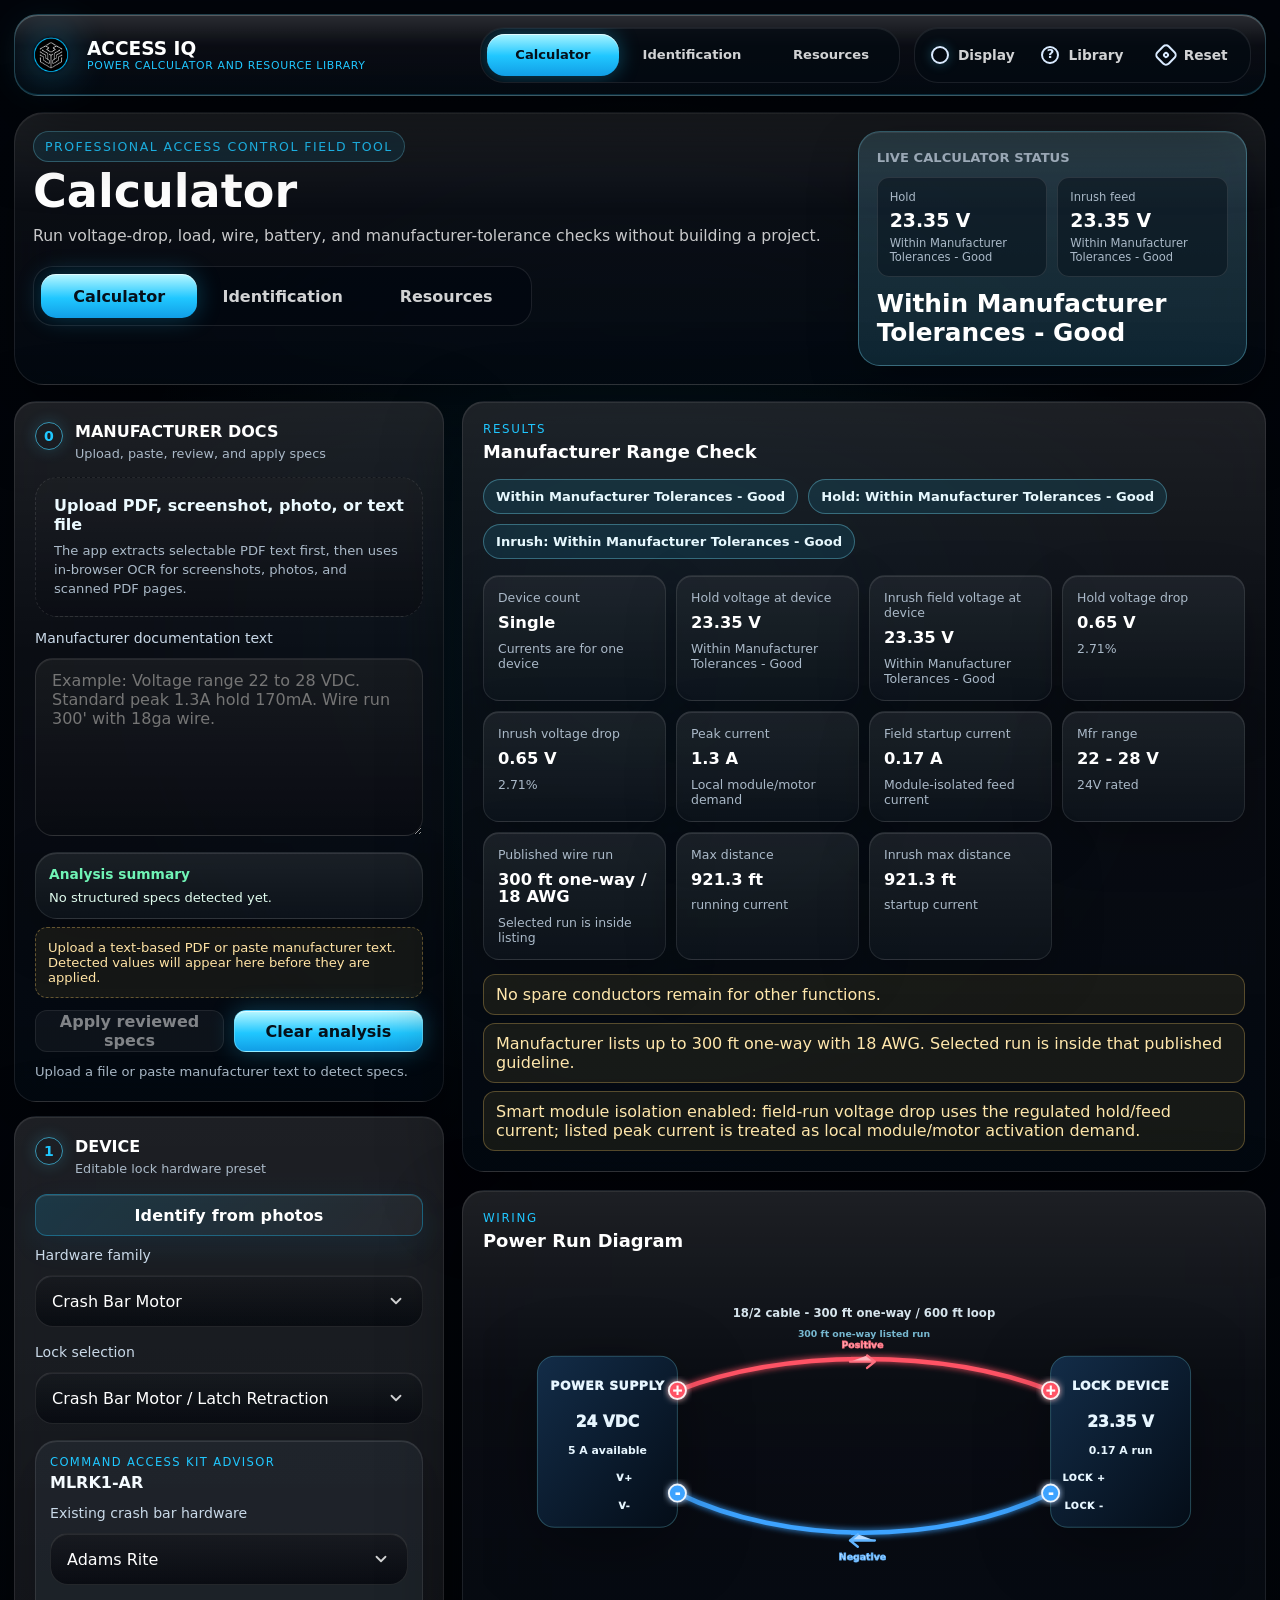
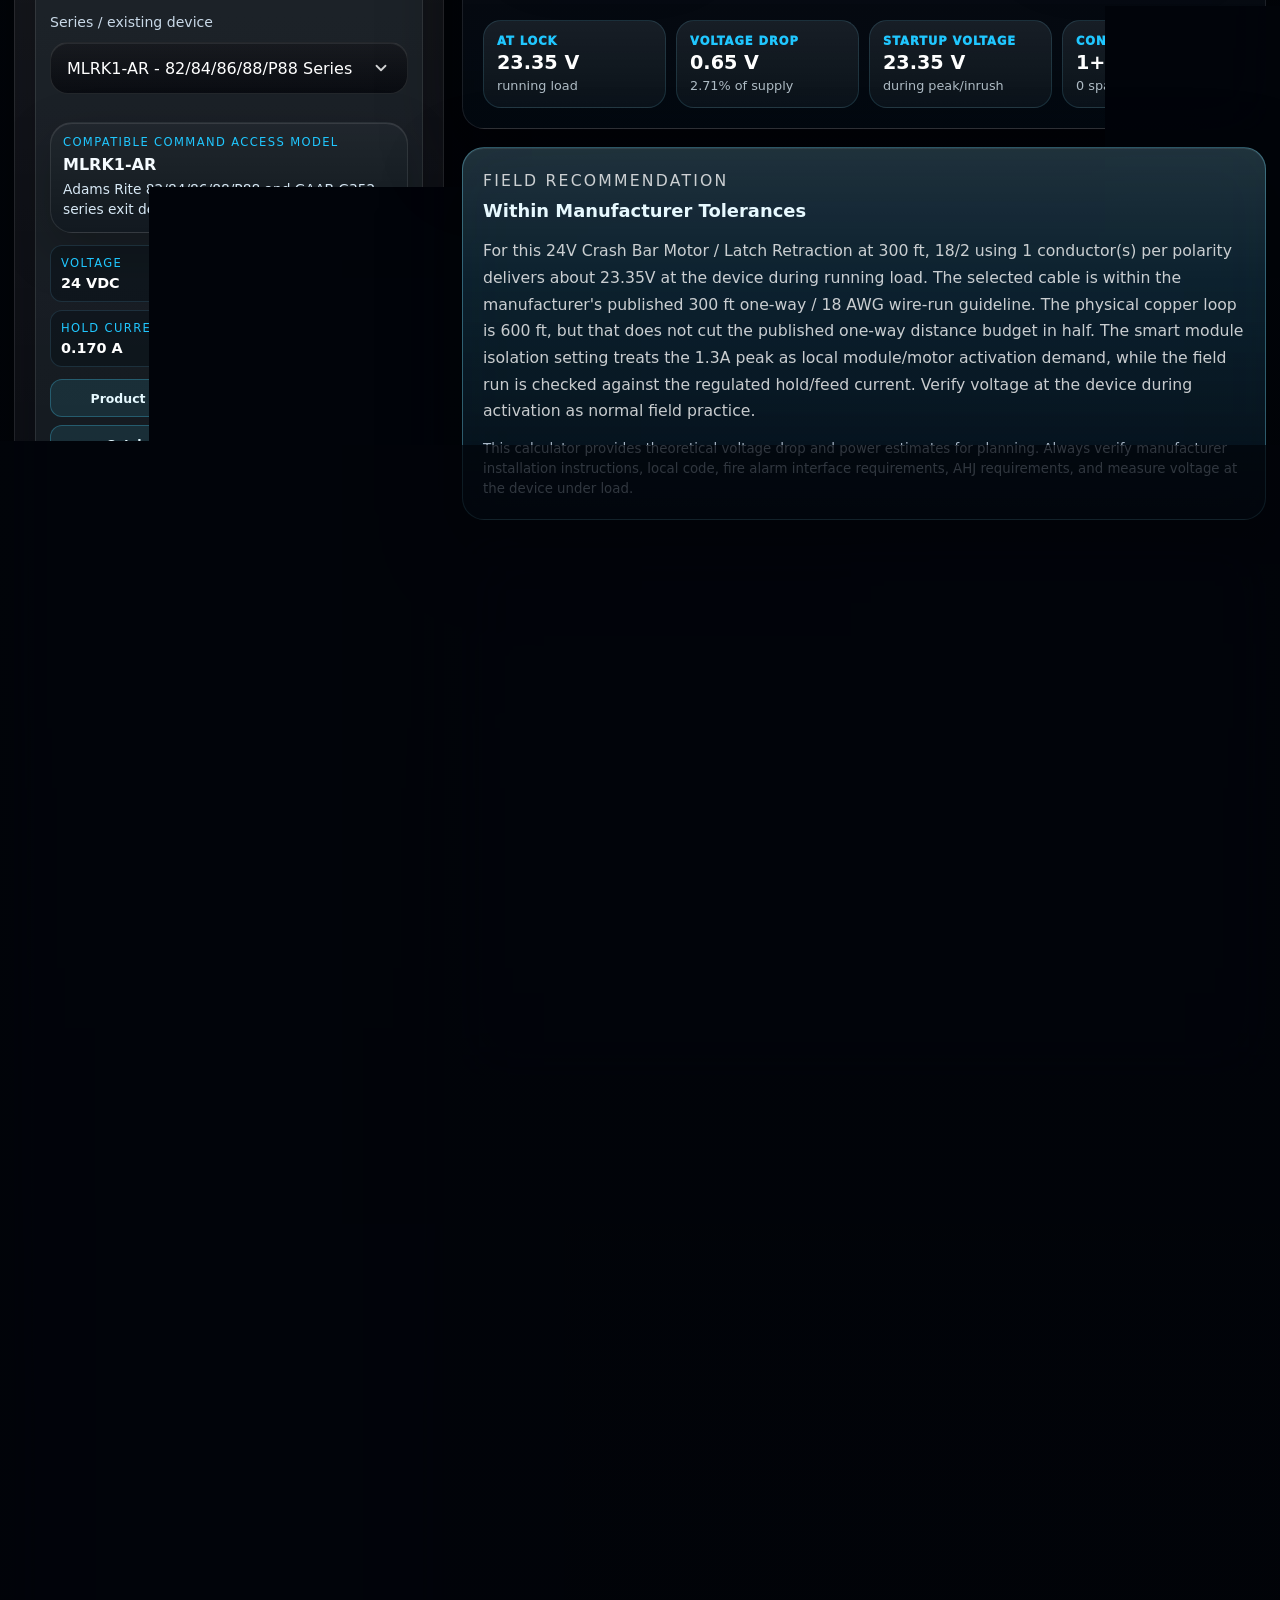
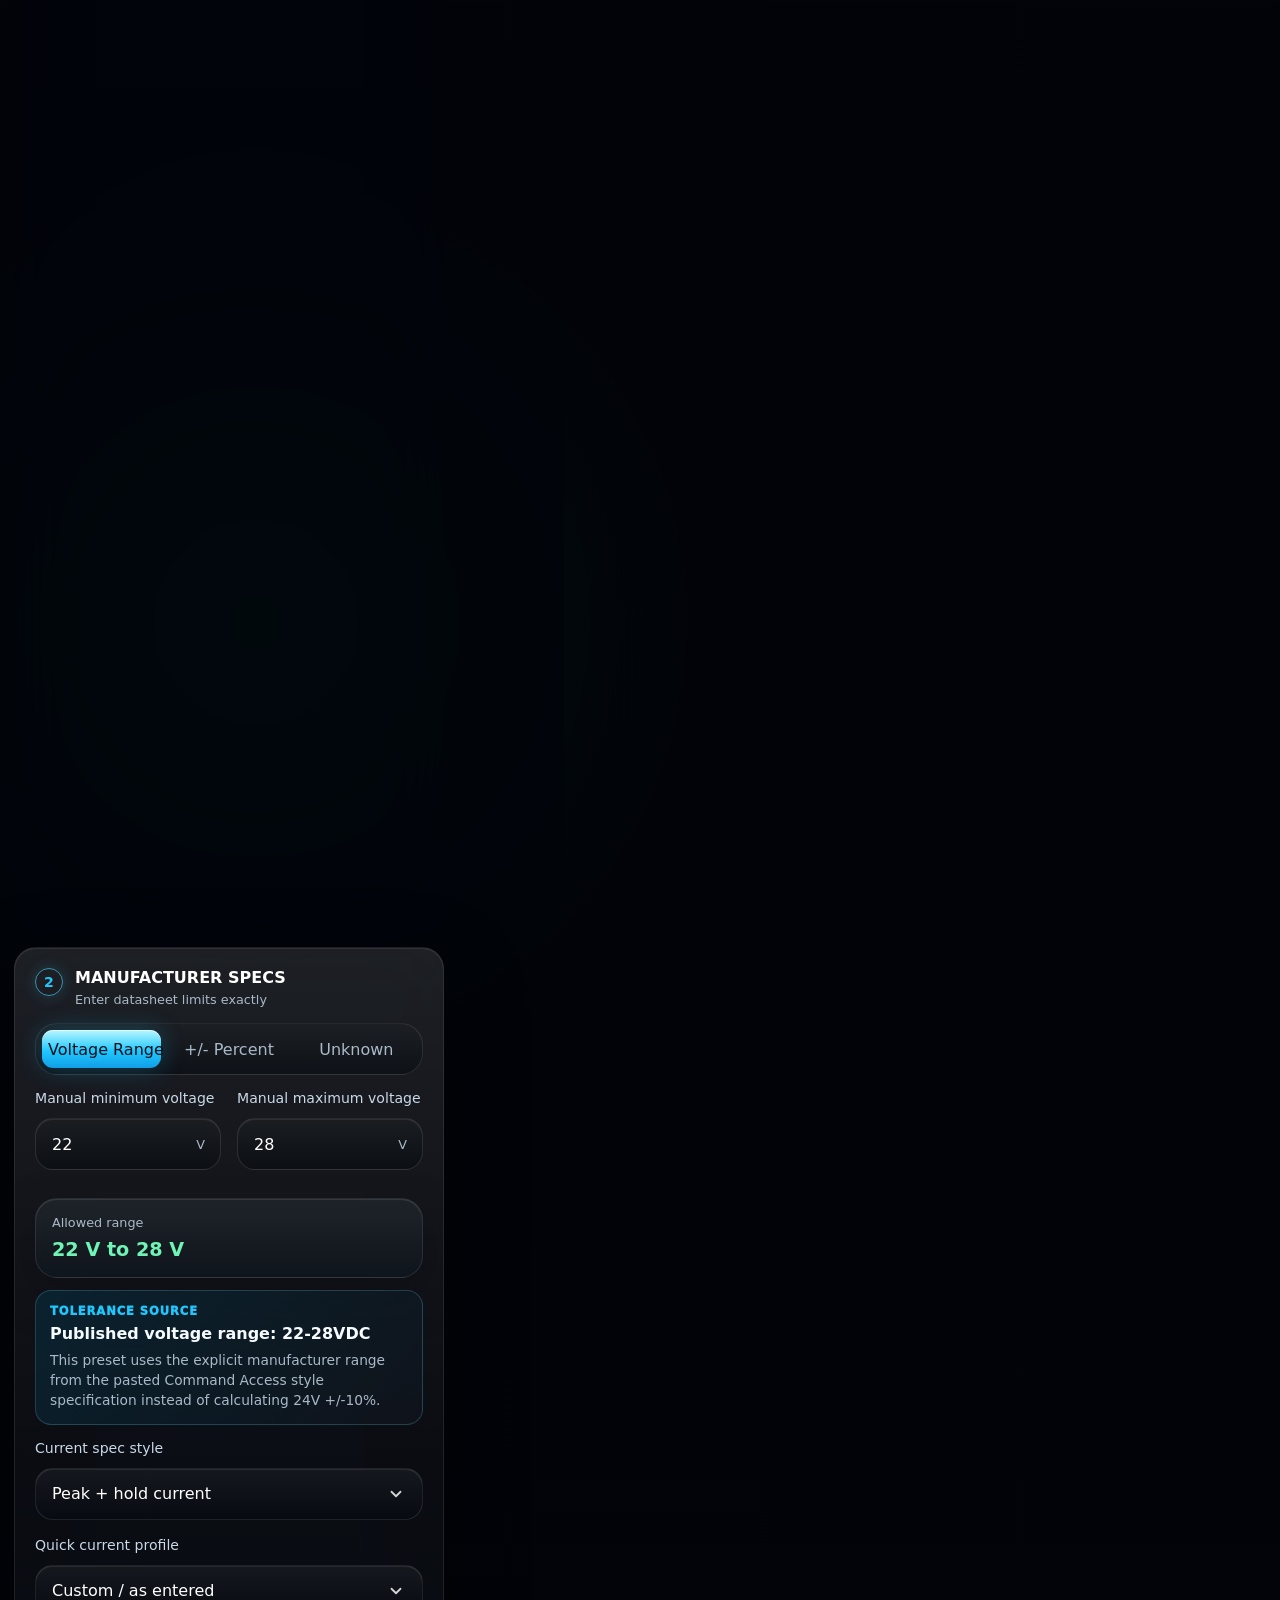
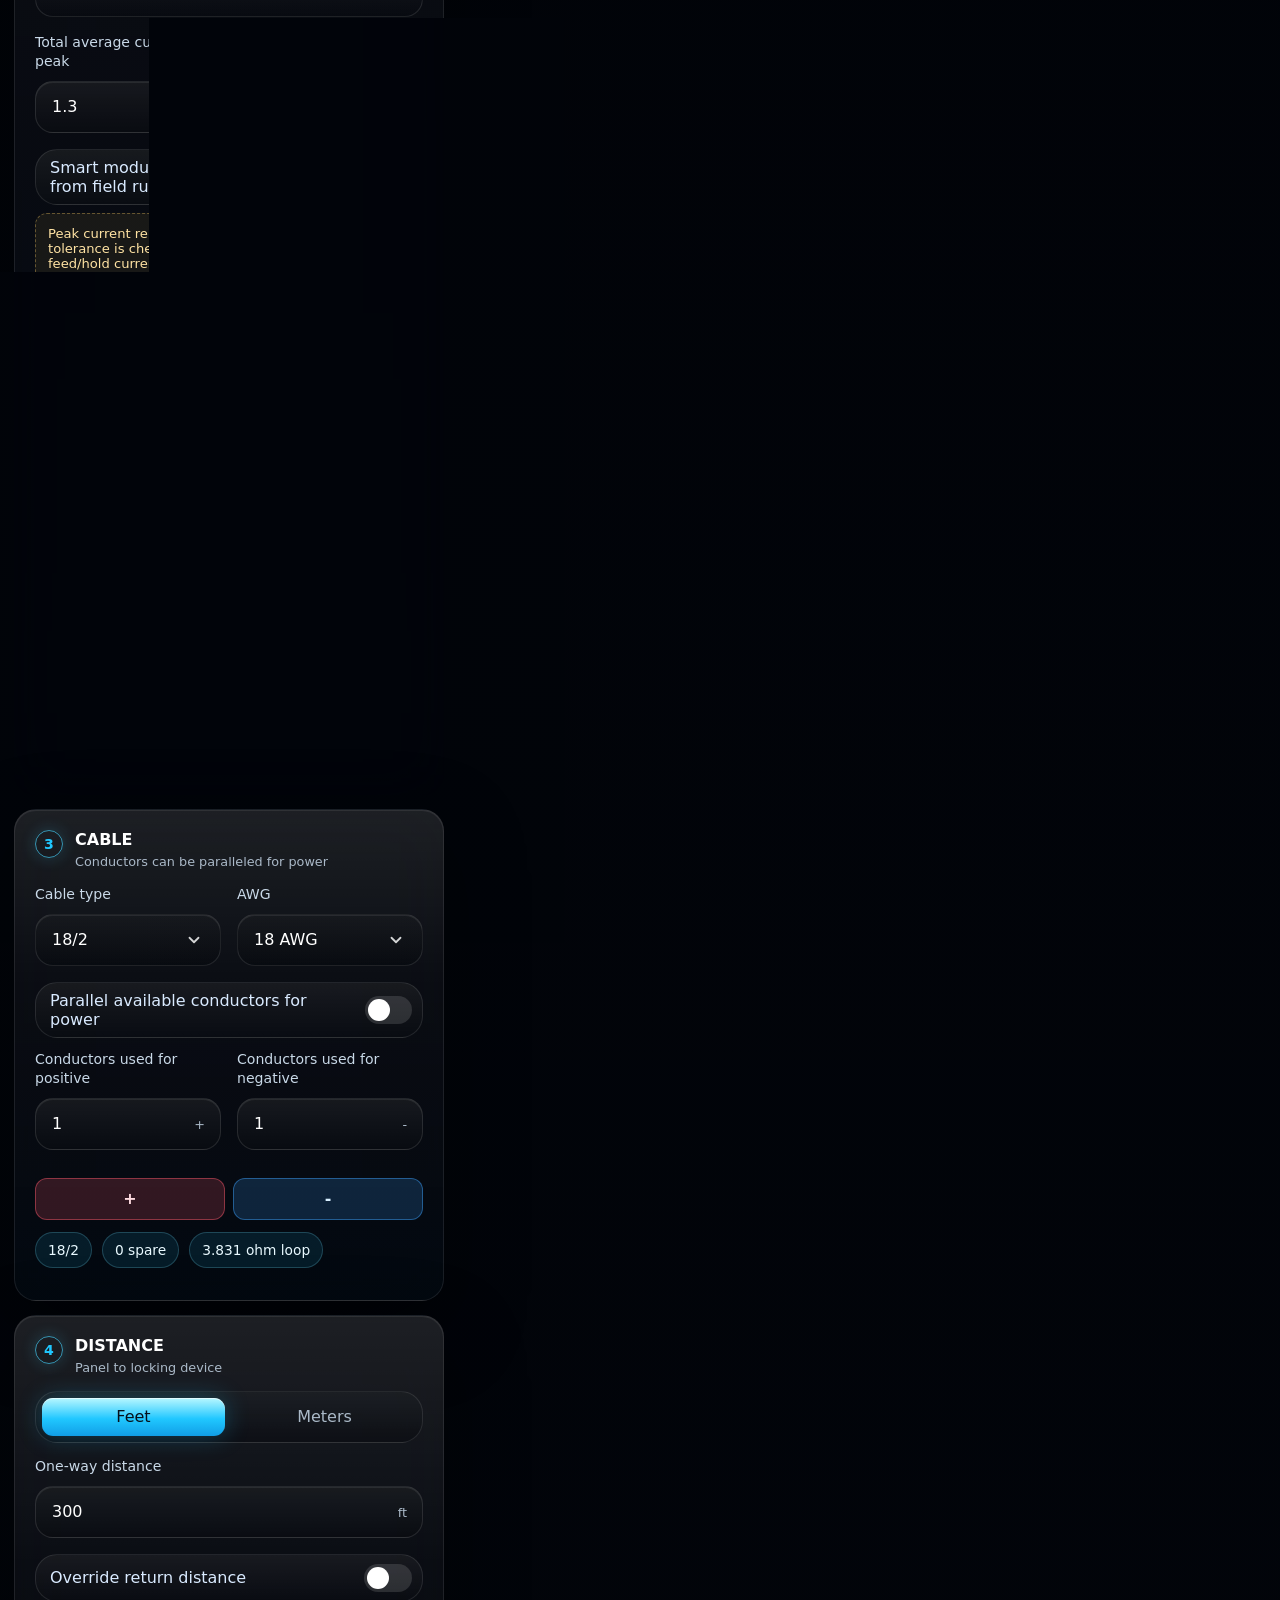
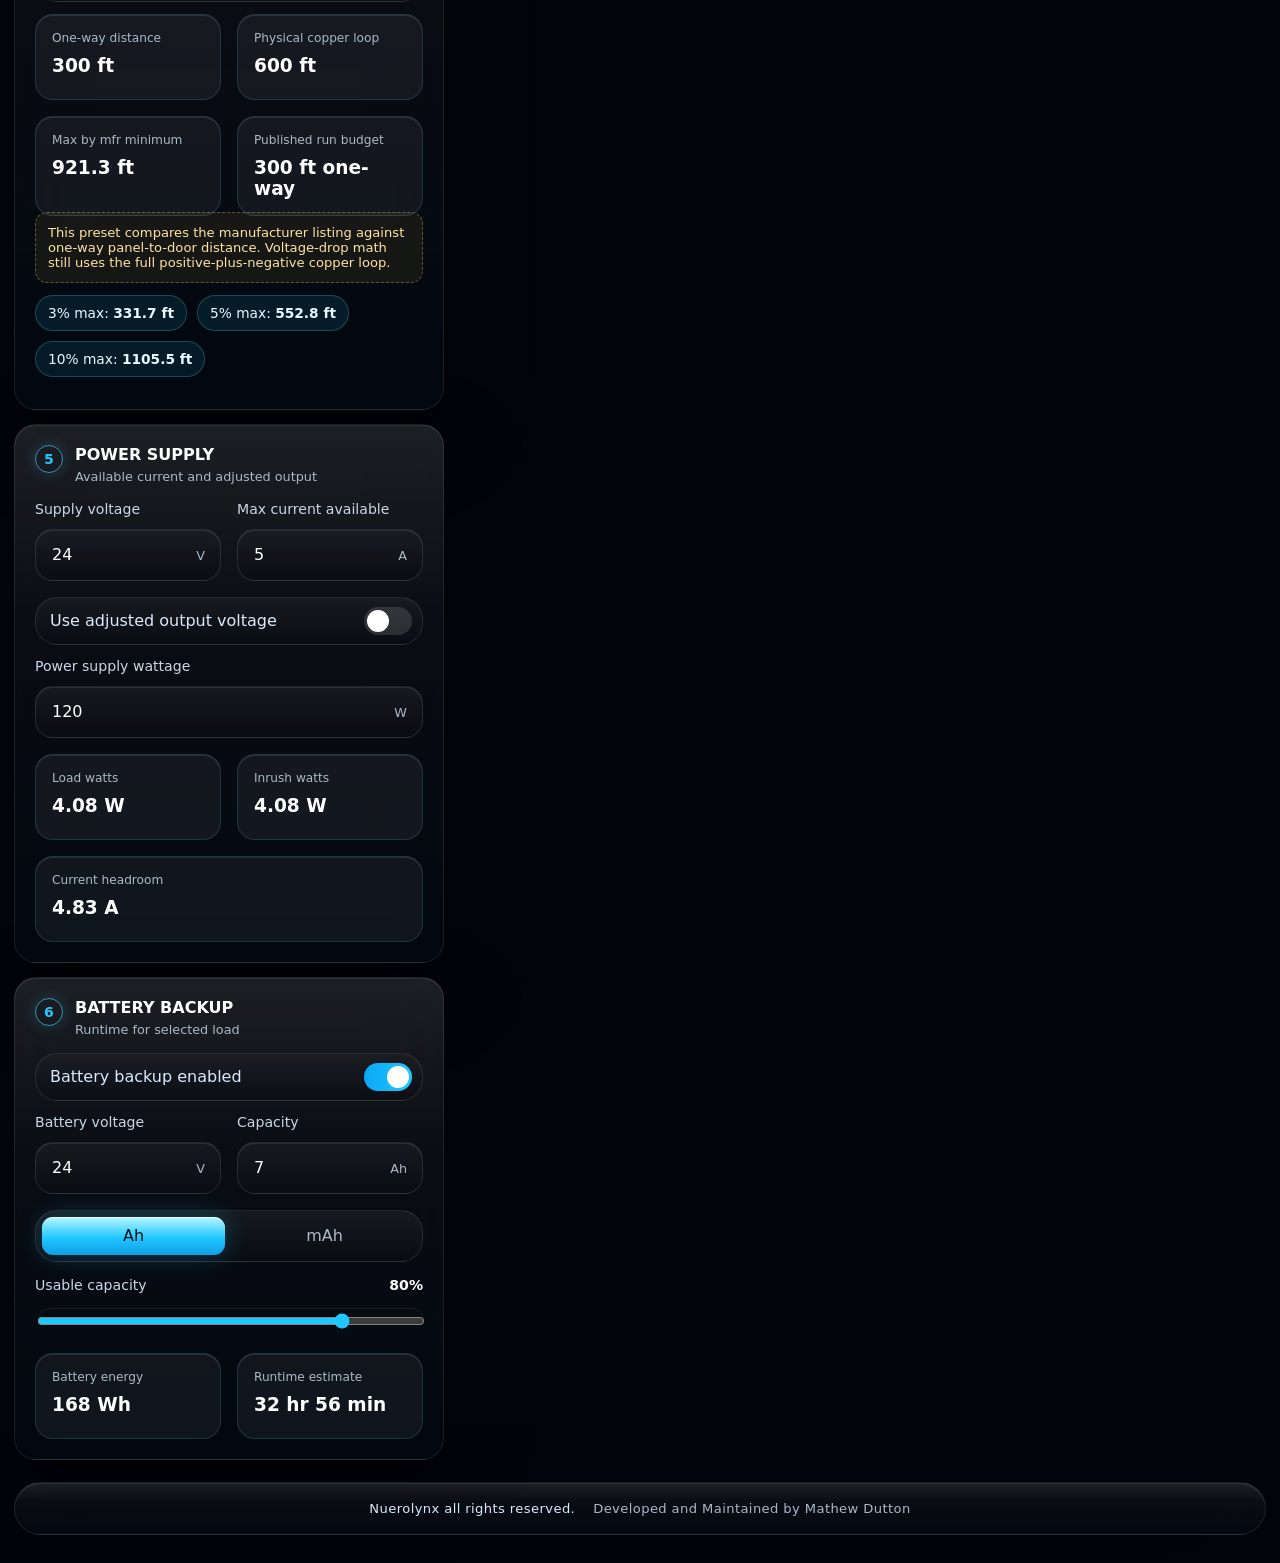
==== commit 81d40cb5: "Add files via upload" ====
--- a/accessiq/index.html
+++ b/accessiq/index.html
@@ -8,8 +8,8 @@
     <meta name="apple-mobile-web-app-title" content="Access IQ" />
     <link rel="manifest" href="./manifest.webmanifest" />
     <title>Access IQ</title>
-    <script type="module" crossorigin src="./assets/index-RpgtqjW8.js"></script>
-    <link rel="stylesheet" crossorigin href="./assets/index-BGqDkFeE.css">
+    <script type="module" crossorigin src="./assets/index-BC5p1r_C.js"></script>
+    <link rel="stylesheet" crossorigin href="./assets/index-D06WyvFP.css">
   </head>
   <body>
     <div id="root"></div>
--- a/accessiq/assets/index-D06WyvFP.css
+++ b/accessiq/assets/index-D06WyvFP.css
@@ -0,0 +1 @@
+:root{--lightningcss-light: ;--lightningcss-dark:initial;color-scheme:dark;color:#eef7ff;--panel:#0d1624b3;--panel-strong:#111f33db;--line:#94ceff2e;--muted:#91a4b8;--blue:#45d5ff;--blue-2:#168aff;--green:#70f4b6;--red:#ff596d;--amber:#ffd166;--shadow:0 24px 80px #00000075;background:#04070d;font-family:Inter,ui-sans-serif,system-ui,-apple-system,BlinkMacSystemFont,Segoe UI,sans-serif}*{box-sizing:border-box}body{background:radial-gradient(circle at 18% 0,#36b8ff2e,#0000 34rem),radial-gradient(circle at 100% 12%,#6bffc91a,#0000 28rem),linear-gradient(145deg,#03050a 0%,#07111f 48%,#03060b 100%);min-width:320px;min-height:100vh;margin:0}button,input,select{font:inherit}button{cursor:pointer}.app{width:min(1440px,100%);margin:0 auto;padding:28px}.intro{justify-content:space-between;align-items:center;gap:28px;min-height:210px;display:flex}.eyebrow{color:var(--blue);letter-spacing:.12em;text-transform:uppercase;font-size:.78rem}h1,h2,p{margin:0}h1{letter-spacing:0;max-width:760px;margin-top:10px;font-size:clamp(2.4rem,6vw,5.8rem);line-height:.94}.intro p{max-width:650px;color:var(--muted);margin-top:18px;font-size:1.08rem;line-height:1.65}.statusPill{border:1px solid var(--line);color:#cfefff;background:#ffffff0f;border-radius:999px;align-items:center;gap:10px;min-width:164px;padding:12px 16px;display:inline-flex;box-shadow:inset 0 1px #ffffff1f}.statusPill span{background:var(--green);width:9px;height:9px;box-shadow:0 0 18px var(--green);border-radius:50%}.heroCircuit{border:1px solid var(--line);box-shadow:var(--shadow), inset 0 1px 0 #ffffff1c;-webkit-backdrop-filter:blur(22px)saturate(145%);backdrop-filter:blur(22px)saturate(145%);background:linear-gradient(145deg,#0d1a2cc7,#070c1694);border-radius:28px;overflow:hidden}.heroCircuit svg{width:100%;min-height:330px;display:block}.circuitGhost{fill:none;stroke:#ffffff12;stroke-width:30px;stroke-linecap:round;stroke-linejoin:round}.wire{fill:none;stroke-width:10px;stroke-linecap:round;stroke-linejoin:round}.positive,.positiveWire{stroke:var(--red)}.negative,.negativeWire{stroke:#3da3ff}.particle{fill:#fff}.positiveParticle{fill:#ff8a98}.negativeParticle{fill:#61d8ff}.sourceBlock rect,.loadBlock rect,.resistor rect{stroke:var(--line);stroke-width:1.2px;filter:drop-shadow(0 20px 42px #00000059)}.loadBlock rect,.resistor rect{fill:#0a1424eb}.sourceBlock text,.loadBlock text,.resistor text,.wireLabel{fill:#cfefff;text-anchor:middle;font-size:14px}.sourceBlock .large,.loadBlock .large{fill:#fff;font-size:24px;font-weight:800}.terminal.plus{fill:var(--red);font-size:22px;font-weight:900}.terminal.minus{fill:#3da3ff;font-size:24px;font-weight:900}.resistor path{fill:none;stroke:var(--amber);stroke-width:3px;stroke-linecap:round;stroke-linejoin:round}.wireLabel{fill:var(--muted);font-size:13px}.resultsGrid{grid-template-columns:repeat(11,minmax(120px,1fr));gap:12px;margin:18px 0;padding-bottom:4px;display:grid;overflow-x:auto}.resultCard,.metric{background:#ffffff0e;border:1px solid #70ccff29;border-radius:18px;min-height:86px;padding:16px;box-shadow:inset 0 1px #ffffff1a}.resultCard span,.metric span{color:var(--muted);font-size:.76rem;display:block}.resultCard strong,.metric strong{color:#fff;margin-top:10px;font-size:1.16rem;display:block}.dashboard{grid-template-columns:minmax(0,1fr) minmax(0,1fr);align-items:start;gap:18px;display:grid}.column{gap:18px;display:grid}.panel{border:1px solid var(--line);background:var(--panel);-webkit-backdrop-filter:blur(24px)saturate(155%);backdrop-filter:blur(24px)saturate(155%);border-radius:24px;padding:22px;box-shadow:0 18px 56px #00000057,inset 0 1px #ffffff1a}.panelTitle{margin-bottom:18px}.panelTitle p{color:var(--blue);letter-spacing:.14em;text-transform:uppercase;font-size:.74rem}.panelTitle h2{letter-spacing:0;margin-top:5px;font-size:1.36rem}.grid{gap:12px;display:grid}.two{grid-template-columns:repeat(2,minmax(0,1fr))}.three{grid-template-columns:repeat(3,minmax(0,1fr))}.wide{grid-column:1/-1}.field,.sliderField{gap:8px;margin-bottom:12px;display:grid}.manualQuickLink{color:#e8f8ff;background:linear-gradient(135deg,#45d5ff1f,#ffffff09);border:1px solid #45d5ff47;border-radius:14px;gap:4px;margin:-2px 0 14px;padding:12px 14px;text-decoration:none;display:grid;box-shadow:0 0 24px #1f8bff1a,inset 0 1px #ffffff14}.manualQuickLink span{color:var(--blue);letter-spacing:.12em;text-transform:uppercase;font-size:.72rem}.manualQuickLink strong{font-size:.95rem}.kitAdvisor{background:linear-gradient(160deg,#45d5ff17,#ffffff09);border:1px solid #45d5ff38;border-radius:16px;gap:12px;margin:0 0 14px;padding:14px;display:grid;box-shadow:inset 0 1px #ffffff14}.kitAdvisorTitle{gap:4px;display:grid}.kitAdvisorTitle span,.kitRecommendation span,.kitSpecGrid span{color:var(--blue);letter-spacing:.12em;text-transform:uppercase;font-size:.72rem}.kitAdvisorTitle strong,.kitRecommendation strong{color:#f5fbff;font-size:1rem}.kitRecommendation{background:#70f4b60f;border:1px solid #70f4b62e;border-radius:12px;gap:6px;padding:12px;display:grid}.kitRecommendation p{color:#d7e8f5;font-size:.86rem;line-height:1.45}.kitSpecGrid{grid-template-columns:repeat(2,minmax(0,1fr));gap:8px;display:grid}.kitSpecGrid div{background:#020a1452;border:1px solid #70ccff24;border-radius:12px;gap:5px;padding:10px;display:grid}.kitSpecGrid strong{color:#fff;font-size:.9rem}.kitLinks{grid-template-columns:repeat(2,minmax(0,1fr));gap:8px;display:grid}.kitLinks a{color:#e6f9ff;text-align:center;background:#45d5ff1a;border:1px solid #45d5ff47;border-radius:12px;justify-content:center;align-items:center;min-height:38px;padding:0 10px;font-size:.78rem;font-weight:800;text-decoration:none;display:inline-flex}.kitPdfPreview{background:#020810b8;border:1px solid #70ccff2e;border-radius:14px;min-height:280px;overflow:hidden}.kitPdfPreview iframe{background:#101722;border:0;width:100%;height:320px;display:block}.pdfPreview{background:#020810b8;border:1px solid #70ccff2e;border-radius:14px;gap:10px;min-height:320px;display:grid;overflow:hidden}.pdfPreviewToolbar{z-index:2;background:#050e19f0;border-bottom:1px solid #70ccff29;justify-content:space-between;align-items:center;gap:10px;padding:10px;display:flex;position:sticky;top:0}.pdfPreviewToolbar span{color:var(--muted);font-size:.78rem;font-weight:800}.pdfPreviewToolbar div{align-items:center;gap:8px;display:inline-flex}.pdfPreviewToolbar button{width:34px;height:34px;color:var(--text);background:#45d5ff1f;border:1px solid #45d5ff47;border-radius:10px;font-size:1.1rem;font-weight:900}.pdfPreviewToolbar button:disabled{opacity:.35}.pdfPreviewToolbar strong{color:#e6f9ff;text-align:center;min-width:48px;font-size:.8rem}.pdfPreviewScroller{-webkit-overflow-scrolling:touch;gap:14px;max-height:72vh;padding:12px;display:grid;overflow:auto}.pdfPreviewFrame{background:#101722;border:0;width:100%;height:520px;display:block}.pdfPreview.compact .pdfPreviewFrame{height:440px}.pdfPreview.large .pdfPreviewFrame{height:78vh;min-height:680px}.pdfPreview.tall .pdfPreviewFrame{height:88vh;min-height:820px}.pdfPreviewOpenLink{color:#e6f9ff;background:#45d5ff1a;border:1px solid #45d5ff47;border-radius:12px;justify-content:center;align-items:center;min-height:38px;margin:0 12px 12px;font-size:.78rem;font-weight:900;text-decoration:none;display:inline-flex}.pdfPreview.compact .pdfPreviewScroller{max-height:460px}.pdfPreview.large .pdfPreviewScroller{max-height:78vh}.pdfPreview.tall .pdfPreviewScroller{max-height:88vh}.pdfPreviewPage{justify-content:center;gap:6px;min-width:max-content;margin:0 auto;display:grid}.pdfPreviewPage canvas{background:#fff;border-radius:8px;max-width:none;display:block;box-shadow:0 18px 45px #00000059}.pdfPreviewPage figcaption{color:var(--muted);text-align:center;font-size:.72rem;font-weight:800}.field>span,.sliderField>span{color:#c9d9e8;font-size:.88rem}.inputWrap{position:relative}input,select{color:#f8fbff;background:#020912ad;border:1px solid #96d6ff2e;border-radius:14px;outline:none;width:100%;min-height:46px;padding:0 14px;transition:border-color .16s,box-shadow .16s,background .16s}input:focus,select:focus{background:#06101df2;border-color:#45d5ffc7;box-shadow:0 0 0 4px #45d5ff1f}.inputWrap em{color:var(--muted);pointer-events:none;font-size:.8rem;font-style:normal;position:absolute;top:50%;right:12px;transform:translateY(-50%)}.segmented{background:#020810a3;border:1px solid #96d6ff24;border-radius:16px;grid-auto-columns:1fr;grid-auto-flow:column;gap:6px;margin-bottom:14px;padding:6px;display:grid}.segmented button{min-height:38px;color:var(--muted);white-space:nowrap;background:0 0;border:0;border-radius:11px}.segmented .active{color:#fff;background:linear-gradient(#45d5ff47,#168aff2e);box-shadow:inset 0 1px #ffffff24,0 8px 24px #1290ff2e}.toggle{color:#d9eaff;text-align:left;background:#0208108a;border:1px solid #96d6ff26;border-radius:15px;justify-content:space-between;align-items:center;gap:12px;width:100%;min-height:48px;margin:0 0 12px;padding:8px 10px 8px 14px;display:flex}.toggle i{background:#ffffff21;border-radius:999px;width:48px;height:28px;padding:3px;transition:background .18s}.toggle i:before{content:"";background:#fff;border-radius:50%;width:22px;height:22px;transition:transform .18s;display:block}.toggle.on i{background:linear-gradient(90deg, var(--blue-2), var(--blue))}.toggle.on i:before{transform:translate(20px)}.sliderField span{justify-content:space-between;gap:12px;display:flex}.sliderField strong{color:#fff}input[type=range]{min-height:28px;accent-color:var(--blue);background:0 0;padding:0}.summaryStrip,.runLengths,.stages{flex-wrap:wrap;gap:10px;margin:12px 0;display:flex}.summaryStrip span,.runLengths span,.stages span{color:#d9f6ff;background:#45d5ff13;border:1px solid #45d5ff2e;border-radius:999px;padding:9px 12px;font-size:.86rem}.stages span{background:#70f4b613;border-color:#70f4b633}.alert{color:#ffd7dd;background:#ff596d1a;border:1px solid #ff596d5c;border-radius:15px;padding:13px 14px}.alert.subtle{color:#d4f5ff;background:#45d5ff14;border-color:#45d5ff38}.diagramCard{margin-top:12px}.diagramCard svg,.chartPanel svg{width:100%;min-height:190px;display:block}.miniBattery rect:first-child{fill:#ffffff12;stroke:#cdeeff42}.miniBattery rect:nth-child(2){fill:#cdeeff42}.miniBattery text{fill:#eaf8ff;text-anchor:middle;font-size:12px;font-weight:800}.seriesWire,.positiveWire,.negativeWire{fill:none;stroke-width:4px;stroke-linecap:round;stroke-linejoin:round}.seriesWire{stroke:var(--amber)}.diagramText{fill:var(--muted);font-size:12px}.gridLine{stroke:#ffffff12}.axisLine{fill:none;stroke:#cdeeff57}.curveFill{fill:#45d5ff17;stroke:none}.curveLine{fill:none;stroke:var(--blue);stroke-width:4px;stroke-linecap:round;stroke-linejoin:round;filter:drop-shadow(0 0 10px #45d5ffb3)}.chartPanel text{fill:var(--muted);font-size:12px}.wireTable{gap:6px;display:grid}.wireTable>div{color:#dcecff;background:#ffffff0a;border-radius:12px;grid-template-columns:.7fr 1.4fr 1fr 1fr;align-items:center;gap:10px;min-height:38px;padding:0 12px;display:grid}.wireTable .thead{color:var(--muted);background:0 0;font-size:.78rem}.wireTable .selected{color:#fff;background:#45d5ff21;outline:1px solid #45d5ff4d}@media (width<=1040px){.dashboard{grid-template-columns:1fr}.resultsGrid{grid-template-columns:repeat(4,minmax(150px,1fr));overflow:visible}}@media (width<=720px){.app{padding:16px}.intro{min-height:auto;padding:20px 0;display:grid}.statusPill{width:fit-content}.heroCircuit{border-radius:22px}.heroCircuit svg{width:760px;min-height:320px}.heroCircuit{overflow-x:auto}.resultsGrid,.two,.three{grid-template-columns:1fr}.panel{border-radius:20px;padding:18px}.segmented{grid-auto-flow:row}.wireTable{overflow-x:auto}.wireTable>div{min-width:420px}}@media (prefers-reduced-motion:reduce){*,:before,:after{scroll-behavior:auto!important;animation-duration:.01ms!important;animation-iteration-count:1!important}}.app{width:min(1580px,100%);padding:16px}.appHeader{z-index:10;-webkit-backdrop-filter:blur(24px)saturate(150%);backdrop-filter:blur(24px)saturate(150%);background:#030c18d1;border:1px solid #57b7ff33;border-radius:18px;grid-template-columns:300px minmax(620px,920px) max-content;align-items:center;gap:18px;margin-bottom:14px;padding:14px 18px;display:grid;position:sticky;top:10px;box-shadow:0 18px 60px #0000005c,inset 0 1px #ffffff1c}.brand{align-items:center;gap:14px;min-width:0;display:flex}.logoMark{object-fit:contain;filter:drop-shadow(0 0 18px #00c2ff6b);border-radius:50%;flex:none;width:58px;height:58px}.brand strong{letter-spacing:.12em;font-size:1.55rem;display:block}.brand span{color:#b5c8dc;letter-spacing:.16em;text-transform:uppercase;font-size:.82rem;display:block}.topTabs{scrollbar-width:thin;background:#071322c7;border:1px solid #529eff29;border-radius:12px;grid-auto-columns:minmax(128px,max-content);grid-auto-flow:column;display:grid;overflow:hidden}.topTabs button,.headerTools button{color:#c9d8ea;text-transform:uppercase;background:0 0;border:0;min-height:52px;font-size:.82rem;font-weight:700}.headerTools button{white-space:nowrap;justify-content:center;align-items:center;gap:9px;padding:0 14px;display:inline-flex}.topTabs .active{color:#fff;background:linear-gradient(#2b97ff6b,#0c488e80);box-shadow:inset 0 0 0 1px #53c1ff75,0 0 24px #1e92ff47}.headerTools button.active{color:#fff;background:#45d5ff24;box-shadow:inset 0 0 0 1px #45d5ff47}.headerTools{background:#071322c7;border:1px solid #529eff29;border-radius:12px;grid-template-columns:repeat(3,max-content);display:grid;overflow:hidden}.toolIcon{vertical-align:middle;width:18px;height:18px;display:inline-block;position:relative}.compactMode .panel,.compactMode .accessHero,.compactMode .appHeader,.compactMode .stepPanel{padding:14px}.compactMode .accessDashboard,.compactMode .accessRail,.compactMode .accessWorkbench,.compactMode .tabSurface{gap:10px}.compactMode .field,.compactMode .sliderField{margin-bottom:8px}.compactMode input,.compactMode select{min-height:40px}.sunIcon{border:2px solid #d9eaff;border-radius:50%;box-shadow:0 0 12px #45d5ff47}.sunIcon:before,.sunIcon:after{content:"";border-top:3px solid #d9eaff;border-bottom:3px solid #d9eaff;position:absolute;inset:-6px 7px}.sunIcon:after{transform:rotate(90deg)}.helpIcon{border:2px solid #d9eaff;border-radius:50%}.helpIcon:before{content:"?";color:#d9eaff;text-align:center;font-size:13px;font-weight:900;line-height:18px;position:absolute;inset:-3px 0 0}.gearIcon{border:2px solid #d9eaff;border-radius:5px;transform:rotate(45deg)}.gearIcon:before{content:"";border:2px solid #d9eaff;border-radius:50%;position:absolute;inset:4px}.cockpit{grid-template-columns:430px minmax(0,1fr);align-items:start;gap:14px;display:grid}.controlRail,.workbench,.tabSurface{gap:14px;display:grid}.controlRail{position:sticky;top:104px}.featureGrid{grid-template-columns:minmax(0,1.15fr) minmax(320px,.85fr);gap:14px;display:grid}.stepPanel{padding:18px}.stepTitle{align-items:flex-start;gap:12px;margin-bottom:16px;display:flex}.stepTitle b{width:28px;height:28px;color:var(--blue);border:1px solid #45d5ffa6;border-radius:50%;flex:none;place-items:center;font-size:.88rem;display:grid;box-shadow:0 0 16px #45d5ff33}.stepTitle h2{text-transform:uppercase;margin:0;font-size:1rem}.stepTitle p{color:var(--muted);margin-top:5px;font-size:.8rem}.miniLabel{color:#c9d9e8;margin:12px 0 7px;font-size:.82rem;display:block}.heroCircuit{border-radius:16px;padding:22px;position:relative}.heroCircuit svg{min-height:390px;margin-top:4px}.circuitHeader{justify-content:space-between;align-items:flex-start;gap:16px;display:flex}.circuitHeader h2{text-transform:uppercase;margin:0;font-size:1.1rem}.circuitHeader p{color:var(--muted);margin-top:6px;font-size:.86rem}.legend{color:#dbeeff;flex-wrap:wrap;gap:18px;font-size:.82rem;display:flex}.legend span{align-items:center;gap:8px;display:inline-flex}.legend i{border-radius:999px;width:34px;height:3px}.legend .hot{background:var(--red);box-shadow:0 0 12px #ff596db3}.legend .cold{background:#3da3ff;box-shadow:0 0 12px #3da3ffb3}.systemOk{width:fit-content;color:var(--green);background:#70f4b617;border:1px solid #70f4b65c;border-radius:999px;margin-top:10px;padding:7px 12px;font-size:.78rem;font-weight:800;position:static}.circuitStats{grid-template-columns:repeat(4,minmax(0,1fr));gap:14px;display:grid}.circuitStats div{background:#05111fc7;border:1px solid #64b8ff2b;border-radius:10px;min-height:76px;padding:13px 16px}.circuitStats span{color:var(--muted);font-size:.74rem;display:block}.circuitStats strong{color:var(--green);margin-top:9px;font-size:1.18rem;display:inline-block}.circuitStats em{color:var(--amber);margin-left:6px;font-size:.8rem;font-style:normal;font-weight:800}.guidePanel .diagramCard{margin-top:0}.resultPanel{margin-top:14px}.resultPanel .resultsGrid{margin:0}.resourcesPanel{min-height:420px}.pdfLibrary{gap:14px;margin-bottom:18px;display:grid}.pdfControls{grid-template-columns:repeat(2,minmax(0,1fr));gap:14px;display:grid}.pdfMeta{background:linear-gradient(135deg,#45d5ff17,#ffffff09);border:1px solid #70ccff29;border-radius:16px;justify-content:space-between;align-items:flex-start;gap:16px;padding:16px;display:flex}.pdfMeta span{max-width:920px;color:var(--muted);font-size:.86rem;line-height:1.5;display:block}.pdfMeta h3{color:#f4fbff;margin:6px 0 8px;font-size:1.14rem}.pdfMeta p{color:#c7d7e6;max-width:940px;line-height:1.6}.pdfMeta a{color:#dff8ff;background:#1f8bff29;border:1px solid #45d5ff75;border-radius:14px;flex:none;justify-content:center;align-items:center;min-height:42px;padding:0 16px;text-decoration:none;display:inline-flex;box-shadow:0 0 24px #1f8bff24}.pdfFrameShell{background:#020810b8;border:1px solid #70ccff2e;border-radius:18px;min-height:680px;overflow:hidden;box-shadow:inset 0 1px #ffffff12}.pdfFrameShell iframe{background:#101722;border:0;width:100%;height:72vh;min-height:680px;display:block}.pdfNote{color:var(--muted);font-size:.86rem;line-height:1.5}.formulaGrid{grid-template-columns:repeat(3,minmax(0,1fr));gap:12px;display:grid}.formulaCard,.resourceList article{background:#ffffff0b;border:1px solid #70ccff29;border-radius:14px;padding:18px}.formulaCard span{color:var(--muted);font-size:.82rem}.formulaCard strong{color:#fff;margin-top:10px;font-size:1.15rem;display:block}.resourceList{grid-template-columns:repeat(3,minmax(0,1fr));gap:12px;margin-top:14px;display:grid}.resourceList h3{color:#dff6ff;margin:0 0 8px}.resourceList p{color:var(--muted);font-size:.92rem;line-height:1.6}@media (width<=1180px){.appHeader,.cockpit{grid-template-columns:1fr}.controlRail{grid-template-columns:repeat(2,minmax(0,1fr));position:static}.featureGrid,.formulaGrid,.pdfControls,.resourceList{grid-template-columns:1fr}.pdfMeta{display:grid}.pdfFrameShell,.pdfFrameShell iframe{min-height:560px}}@media (width<=760px){.app{padding:10px}.appHeader,.topTabs,.headerTools,.controlRail,.featureGrid,.circuitStats{grid-template-columns:1fr}.brand strong{font-size:1.1rem}.brand span{font-size:.67rem}.heroCircuit{padding:16px}.heroCircuit svg{width:800px;min-height:330px}.circuitHeader{display:grid}.pdfFrameShell,.pdfFrameShell iframe{min-height:460px}}@media (width>=761px) and (width<=1180px){.cockpit{grid-template-columns:320px minmax(0,1fr)}.controlRail{grid-template-columns:1fr;position:sticky;top:250px}.featureGrid,.formulaGrid,.pdfControls,.resourceList,.three{grid-template-columns:1fr}}html,body{max-width:100%;overflow-x:hidden}.app,.accessDashboard,.accessRail,.accessWorkbench,.panel,.tabSurface{min-width:0;max-width:100%}.accessTable,.wireTable{max-width:100%}textarea{resize:vertical;color:#f8fbff;width:100%;font:inherit;background:#020912ad;border:1px solid #96d6ff2e;border-radius:14px;outline:none;padding:12px 14px}.accessHero{border:1px solid var(--line);box-shadow:var(--shadow), inset 0 1px 0 #ffffff1a;background:linear-gradient(135deg,#091626d1,#040a14b8);border-radius:18px;grid-template-columns:minmax(0,1fr) 260px;align-items:end;gap:18px;margin:14px 0;padding:22px;display:grid}.accessHero h1{max-width:940px;font-size:clamp(2rem,4.5vw,4.6rem)}.accessHero p{max-width:880px;color:var(--muted);margin-top:12px;line-height:1.55}.heroBadge{background:#ffffff0e;border:1px solid #70ccff33;border-radius:16px;align-content:center;gap:10px;min-height:128px;padding:18px;display:grid}.heroBadge span{color:var(--muted);text-transform:uppercase;font-size:.82rem;font-weight:800}.heroBadge strong{color:#fff;font-size:1.55rem}.heroStatusGrid{grid-template-columns:repeat(2,minmax(0,1fr));gap:10px;display:grid}.heroStatusGrid div{background:#030c1673;border:1px solid #ffffff1c;border-radius:12px;min-width:0;padding:12px}.heroStatusGrid em,.heroStatusGrid small{color:var(--muted);font-size:.72rem;font-style:normal;display:block}.heroStatusGrid strong{margin:5px 0;font-size:1.18rem;display:block}.accessDashboard{grid-template-columns:430px minmax(0,1fr);align-items:start;gap:14px;display:grid}.accessRail,.accessWorkbench{gap:14px;display:grid}.accessRail{position:sticky;top:104px}.rangeHint,.unknownBox{color:var(--muted);margin:-4px 0 12px;font-size:.82rem}.unknownBox{color:#ffe3a4;background:#ffd16612;border:1px dashed #ffd16657;border-radius:12px;padding:12px}.manualCurrentEntry{gap:10px;display:grid}.manualCurrentEntry .unknownBox{margin:0}.identifyInlineButton{width:100%;min-height:42px;color:var(--text);letter-spacing:.01em;background:linear-gradient(135deg,#20c5ff29,#ffffff0d);border:1px solid #20c5ff59;border-radius:12px;margin:2px 0 10px;font-weight:800;box-shadow:inset 0 1px #ffffff1f,0 10px 30px #20c5ff14}.identifyInlineButton:hover{border-color:#20c5ff9e;transform:translateY(-1px)}.relatedInstallBox,.relatedManual{background:#08121e8f;border:1px solid #20c5ff2e;border-radius:14px;gap:10px;margin:10px 0 12px;padding:12px;display:grid}.relatedInstallBox p,.relatedManual p{color:var(--muted);margin:0;font-size:.82rem;line-height:1.45}.manualQuickLink.accessory{background:#70f4b612;border-color:#70f4b642}.rangeDisplay{background:#70f4b613;border:1px solid #70f4b638;border-radius:14px;margin:12px 0;padding:16px}.rangeDisplay span{color:var(--muted);font-size:.8rem;display:block}.rangeDisplay strong{color:var(--green);margin-top:8px;font-size:1.2rem;display:block}.sourceEvidence{background:linear-gradient(135deg,#20c7ff1f,#ffffff09),#0208108f;border:1px solid #78e4ff33;border-radius:16px;gap:6px;margin:12px 0 14px;padding:13px 14px;display:grid}.sourceEvidence span{color:var(--site-cyan,var(--blue));letter-spacing:.08em;text-transform:uppercase;font-size:.72rem;font-weight:950}.sourceEvidence strong{color:#f5fbff;line-height:1.3}.sourceEvidence p{color:var(--site-muted,var(--muted));font-size:.86rem;line-height:1.45}.conductorDiagram{grid-template-columns:repeat(auto-fit,minmax(42px,1fr));gap:8px;margin:12px 0;display:grid}.conductorDiagram span{border-radius:12px;place-items:center;height:42px;font-weight:900;display:grid}.conductorDiagram .pos{color:#ffdce1;background:#ff596d2e;border:1px solid #ff596d73}.conductorDiagram .neg{color:#d8efff;background:#3da3ff2e;border:1px solid #3da3ff73}.conductorDiagram .spare{color:#c4ceda;background:#ffffff12;border:1px dashed #ffffff38}.badgeRow{flex-wrap:wrap;gap:10px;margin-bottom:16px;display:flex}.badge{color:#dff7ff;background:#45d5ff14;border:1px solid #45d5ff38;border-radius:999px;padding:9px 12px;font-size:.82rem;font-weight:800}.warn{color:#ffe29a;background-color:#ffd1661a;border-color:#ffd1666b}.danger{color:#ffc6ce;background-color:#ff596d1a;border-color:#ff596d6b}.resultMatrix{grid-template-columns:repeat(3,minmax(0,1fr));gap:12px;display:grid}.resultMatrix div{background:#ffffff0d;border:1px solid #70ccff29;border-radius:14px;min-height:104px;padding:16px}.resultMatrix span,.resultMatrix em{color:var(--muted);font-size:.78rem;font-style:normal;display:block}.resultMatrix strong{color:#fff;margin:9px 0;font-size:1.35rem;display:block}.warningList{gap:8px;margin-top:14px;display:grid}.warningList span{color:#ffe7ac;background:#ffd16614;border:1px solid #ffd16647;border-radius:12px;padding:10px 12px}.accessTable{gap:7px;display:grid;overflow-x:auto}.accessTable>div{color:#dcecff;background:#ffffff0b;border-radius:12px;grid-template-columns:1.2fr .8fr .9fr 1.4fr .8fr 1.2fr;align-items:center;gap:10px;min-width:900px;min-height:42px;padding:0 12px;display:grid}.accessTable .thead{color:var(--muted);text-transform:uppercase;background:0 0;font-size:.78rem}.wiringDiagramPanel{overflow:hidden}.wiringDiagramPanel .panelTitle{margin-bottom:10px}.desktopWiringDiagram{width:100%;height:auto;max-height:390px;display:block}.mobileWiringDiagram{display:none}.diagramBlock rect{fill:url(#sourceGlass);stroke:#78e4ff47;stroke-width:1.3px;filter:drop-shadow(0 22px 46px #00000059)}.diagramBlock text,.diagramCaption{fill:#e7f6ff;text-anchor:middle}.diagramTopCaption{fill:#e7f6ffeb;font-size:15px;font-weight:800}.diagramSubCaption{fill:#91e2ffcc;font-size:12px;font-weight:800}.diagramBlockTitle{fill:var(--site-cyan);letter-spacing:.04em;font-size:16px;font-weight:950}.diagramValue{fill:#fff;font-size:20px;font-weight:950}.diagramSubValue{fill:#e7f6ffd1;font-size:14px;font-weight:750}.diagramPoleText{letter-spacing:.08em;font-size:12px;font-weight:950}.positiveText{fill:#ff7783}.negativeText{fill:#72bdff}.diagramTerminal{stroke:#ffffffe6;stroke-width:2.4px;filter:url(#wireGlow)}.diagramTerminal.positive{fill:#ff5365}.diagramTerminal.negative{fill:#3da3ff}.diagramBlock .diagramTerminalLabel{fill:#fff;text-anchor:middle;font-size:17px;font-weight:950}.diagramPositive,.diagramNegative,.diagramSpare{fill:none;stroke-linecap:round;filter:url(#wireGlow)}.diagramPositive{stroke:#ff5365;stroke-width:6px}.diagramNegative{stroke:#3da3ff;stroke-width:6px}.diagramSpare{stroke:#b9c7d86b;stroke-dasharray:8 10;stroke-width:2.5px}.wireDirection path{fill:none;stroke-width:3px;stroke-linecap:round;stroke-linejoin:round}.wireDirection text{text-anchor:middle;font-size:12px;font-weight:900}.wireDirection.forward path,.wireDirection.forward text{stroke:#ff7080;fill:#ffb5bd}.wireDirection.return path,.wireDirection.return text{stroke:#62b5ff;fill:#b9dcff}.diagramMetrics{grid-template-columns:repeat(4,minmax(0,1fr));gap:10px;margin-top:-8px;display:grid}.diagramMetrics article{background:linear-gradient(#ffffff14,#ffffff08),#040d189e;border:1px solid #78e4ff24;border-radius:18px;align-content:center;gap:5px;min-height:88px;padding:13px;display:grid}.diagramMetrics span{color:var(--site-cyan);letter-spacing:.08em;text-transform:uppercase;font-size:.72rem;font-weight:950}.diagramMetrics strong{color:#fff;font-size:1.2rem;line-height:1.05}.diagramMetrics small{color:#e7f6ffbd;font-size:.8rem;line-height:1.25}.mobileDiagramCard{background:linear-gradient(145deg,#ffffff1a,#ffffff09),#05101deb;border:1px solid #78e4ff38;border-radius:22px;gap:8px;padding:18px;display:grid;box-shadow:inset 0 1px #ffffff1c,0 20px 48px #00000047}.mobileDiagramCard span{color:var(--site-cyan);letter-spacing:.08em;text-transform:uppercase;font-size:.78rem;font-weight:950}.mobileDiagramCard strong{color:#fff;font-size:1.55rem;line-height:1}.mobileDiagramCard small{color:#e7f6ffc7;font-size:.92rem}.mobileTerminals{grid-template-columns:1fr 1fr;gap:10px;margin-top:6px;display:grid}.mobileTerminals b{color:#fff;letter-spacing:.03em;border-radius:999px;justify-content:center;align-items:center;min-height:38px;font-size:.86rem;display:inline-flex}.mobileTerminals .positive{background:#ff536529;border:1px solid #ff536570;box-shadow:0 0 22px #ff536533}.mobileTerminals .negative{background:#3da3ff29;border:1px solid #3da3ff70;box-shadow:0 0 22px #3da3ff2e}.mobileWireRun{color:#e7f6ffe0;background:#ffffff09;border-radius:18px;gap:7px;padding:16px 16px 16px 28px;display:grid;position:relative}.mobileWireRun:before{content:"";border-radius:999px;width:5px;position:absolute;top:14px;bottom:14px;left:12px}.mobileWireRun.positive:before{background:#ff5365;box-shadow:0 0 18px #ff536573}.mobileWireRun.negative:before{background:#3da3ff;box-shadow:0 0 18px #3da3ff73}.mobileWireRun span{letter-spacing:.08em;text-transform:uppercase;font-size:.76rem;font-weight:950}.mobileWireRun.positive span{color:#ff9ea8}.mobileWireRun.negative span{color:#9ed0ff}.mobileWireRun b{font-size:.91rem;line-height:1.35}.recommendationPanel p{color:#e7f4ff;max-width:980px;font-size:1.02rem;line-height:1.7}.recommendationPanel small{color:var(--muted);margin-top:14px;line-height:1.5;display:block}.mobileSummary{display:none}.uploadDrop{cursor:pointer;background:#45d5ff12;border:1px dashed #45d5ff61;border-radius:16px;gap:7px;margin-bottom:12px;padding:18px;display:grid}.uploadDrop input{display:none}.uploadDrop strong{color:#ecfaff;font-size:1rem}.uploadDrop span,.docMessage{color:var(--muted);font-size:.82rem;line-height:1.45}.fileList{gap:8px;margin-bottom:12px;display:grid}.fileList div{background:#ffffff0b;border:1px solid #70ccff24;border-radius:12px;grid-template-columns:auto 1fr auto;align-items:center;gap:10px;padding:10px;display:grid}.fileList img{object-fit:cover;border-radius:8px;width:44px;height:44px}.fileList span{color:#eaf6ff;text-overflow:ellipsis;white-space:nowrap;min-width:0;overflow:hidden}.fileList em{color:var(--muted);font-size:.78rem;font-style:normal}.detectedBox{background:#70f4b611;border:1px solid #70f4b62e;border-radius:14px;gap:8px;margin:12px 0;padding:13px;display:grid}.detectedBox strong{color:var(--green);font-size:.86rem}.detectedBox span{color:#dffbed;font-size:.82rem}.analysisEditor{background:#45d5ff0e;border:1px solid #45d5ff33;border-radius:14px;gap:10px;margin:12px 0;padding:13px;display:grid}.analysisEditor>strong{color:var(--blue);font-size:.86rem}.analysisEditor .field{margin-bottom:0}.docActions{grid-template-columns:1fr 1fr;gap:10px;margin-bottom:10px;display:grid}.docActions button{color:#e6f9ff;background:#45d5ff1f;border:1px solid #45d5ff38;border-radius:12px;min-height:42px;font-weight:800}.docActions button:disabled{cursor:not-allowed;color:#ffffff7a;box-shadow:none;opacity:1;background:#ffffff0b;border-color:#ffffff14}.buttonLink,.primaryButton,.ghostButton{border-radius:12px;justify-content:center;align-items:center;min-height:42px;padding:0 14px;font-weight:800;text-decoration:none;display:inline-flex}.buttonLink,.primaryButton{color:#e6f9ff;background:#45d5ff24;border:1px solid #45d5ff57}.ghostButton{color:#cfe2f5;background:#ffffff0b;border:1px solid #96d6ff29}.actionBar{flex-wrap:wrap;gap:10px;margin-bottom:14px;display:flex}.doorGrid{grid-template-columns:repeat(auto-fit,minmax(280px,1fr));gap:12px;display:grid}.doorCard{background:#ffffff0b;border:1px solid #70ccff29;border-radius:14px;gap:10px;padding:14px;display:grid}.doorCardHeader{grid-template-columns:minmax(0,1fr) auto;align-items:center;gap:10px;display:grid}.doorCard p{color:#dbeeff;line-height:1.45}.evidenceGrid{grid-template-columns:repeat(3,minmax(0,1fr));gap:12px;display:grid}.evidenceGrid article{background:#ffffff0b;border:1px solid #70ccff29;border-radius:14px;padding:14px}.evidenceGrid span{color:var(--blue);letter-spacing:.12em;text-transform:uppercase;font-size:.72rem}.evidenceGrid strong{color:#fff;margin-top:8px;font-size:1.05rem;display:block}.evidenceGrid p{color:var(--muted);margin-top:8px;font-size:.88rem;line-height:1.55}.evidenceList{flex-wrap:wrap;gap:8px;margin:14px 0;display:flex}.evidenceList span{color:#dffbed;background:#70f4b613;border:1px solid #70f4b62e;border-radius:999px;padding:8px 10px;font-size:.78rem;font-weight:800}.compactTable{margin-top:14px}.compactTable>div{min-width:760px}.appFooter{color:var(--muted);letter-spacing:.03em;text-align:center;background:#030c188f;border:1px solid #70ccff24;border-radius:16px;flex-wrap:wrap;justify-content:center;gap:8px 18px;margin:22px 0 6px;padding:18px;font-size:.82rem;display:flex}.appFooter span:first-child{color:#d8ecff}@media (width<=1180px){.accessDashboard,.accessHero{grid-template-columns:1fr}.accessRail{grid-template-columns:repeat(2,minmax(0,1fr));position:static}.resultMatrix{grid-template-columns:repeat(2,minmax(0,1fr))}}@media (width<=980px){.accessRail,.resultMatrix{grid-template-columns:1fr}}@media (width<=760px){.accessRail,.resultMatrix{grid-template-columns:1fr}.accessHero{padding:16px}.heroBadge{min-height:96px}.mobileSummary{z-index:20;-webkit-backdrop-filter:blur(20px);backdrop-filter:blur(20px);background:#040c18eb;border:1px solid #70ccff3d;border-radius:16px;grid-template-columns:.8fr 1fr 1fr;align-items:center;gap:8px;margin-top:14px;padding:12px;display:grid;position:sticky;bottom:10px;box-shadow:0 16px 40px #00000073}.mobileSummary span,.mobileSummary strong,.mobileSummary em{color:#fff;min-width:0;font-size:.78rem;font-style:normal}.evidenceGrid,.doorCardHeader,.actionBar,.docActions{grid-template-columns:1fr}.buttonLink,.primaryButton,.ghostButton{width:100%}}:root{--site-bg:#02050b;--site-bg-2:#030a12;--site-panel:#030a12b8;--site-panel-strong:#06101bdb;--site-glass-edge:#ffffff24;--site-glass-edge-strong:#78e4ff80;--site-text:#fff;--site-soft:#ffffffc7;--site-muted:#aab9c8;--site-cyan:#20c7ff;--site-cyan-soft:#20c7ff29;--site-shadow:0 28px 80px #00000070, inset 0 1px 0 #ffffff14;--panel:var(--site-panel);--panel-strong:var(--site-panel-strong);--line:#ffffff1a;--muted:var(--site-muted);--blue:var(--site-cyan);--blue-2:#0aa8f5;--shadow:var(--site-shadow)}html{background:var(--site-bg)}body{background:radial-gradient(circle at 50% 8%, #20c7ff1f, transparent 34rem), radial-gradient(circle at 20% 48%, #2cffd10e, transparent 28rem), linear-gradient(180deg, var(--site-bg) 0%, #010308 48%, var(--site-bg) 100%);color:var(--site-text)}body:before{content:"";z-index:-1;pointer-events:none;opacity:.16;background-image:radial-gradient(circle,#ffffff2e 0 1px,#0000 1.5px),radial-gradient(circle,#20c7ff2e 0 1px,#0000 1.5px);background-position:12% 18%,72% 34%;background-size:180px 180px,240px 240px;position:fixed;inset:0}.app{padding:18px}.appHeader{-webkit-backdrop-filter:blur(28px)saturate(170%);backdrop-filter:blur(28px)saturate(170%);background:linear-gradient(#ffffff29,#ffffff09 38%,#030a12d1),#02050bc7;border-color:#78e4ff3d;border-radius:34px;padding:16px 18px;top:12px;box-shadow:0 24px 80px #0000008c,inset 0 1px #ffffff38,inset 0 -1px #20c7ff2e}.brand strong{color:var(--site-text);letter-spacing:0;font-size:1.48rem}.brand span{color:var(--site-soft);letter-spacing:.08em}.logoMark{filter:drop-shadow(0 0 20px #20c7ff73);width:50px;height:50px}.topTabs,.headerTools{background:#030a12b8;border-color:#ffffff17;border-radius:24px;gap:6px;padding:6px;box-shadow:inset 0 1px #ffffff14}.topTabs button,.headerTools button{color:#ffffffd1;text-transform:none;border-radius:18px;min-height:44px;font-size:.86rem;font-weight:800}.topTabs button+button,.headerTools button+button{border-left:0}.topTabs .active,.headerTools button.active{color:#06101a;background:linear-gradient(180deg, #a8f4ff 0%, var(--site-cyan) 52%, #119ee6 100%);box-shadow:0 0 20px #20c7ff57,inset 0 1px #ffffffa6}.accessHero,.panel,.heroCircuit,.appFooter{box-shadow:var(--site-shadow);-webkit-backdrop-filter:blur(30px)saturate(165%);backdrop-filter:blur(30px)saturate(165%);background:linear-gradient(#ffffff1c,#ffffff09 36%,#030a12c2),#02050bb8;border-color:#ffffff17;border-radius:30px}.accessHero{align-items:center;min-height:250px;padding:30px}.eyebrow,.panelTitle p,.kitAdvisorTitle span,.kitRecommendation span,.kitSpecGrid span,.evidenceGrid span{color:var(--site-cyan)}.accessHero h1{color:var(--site-text);letter-spacing:0;text-wrap:balance;font-size:clamp(2.35rem,5vw,5.2rem);font-weight:900}.accessHero p,.recommendationPanel p{color:#ffffffc7}.heroBadge,.resultMatrix div,.circuitStats div,.formulaCard,.resourceList article,.doorCard,.evidenceGrid article,.kitAdvisor,.kitRecommendation,.pdfMeta,.rangeDisplay,.analysisEditor,.detectedBox{background:linear-gradient(#ffffff17,#ffffff09),#030a12a3;border-color:#ffffff18;border-radius:22px;box-shadow:inset 0 1px #ffffff1a,0 18px 52px #00000038}input,select,textarea{min-height:48px;color:var(--site-text);background:linear-gradient(#ffffff14,#ffffff06),#02050bb8;border-color:#ffffff1c;border-radius:18px;box-shadow:inset 0 1px #ffffff14}input:focus,select:focus,textarea:focus{border-color:#78e4ff9e;box-shadow:0 0 0 4px #20c7ff1f,0 0 28px #20c7ff1f}.segmented,.toggle,.uploadDrop,.manualQuickLink,.pdfFrameShell,.kitPdfPreview{background:linear-gradient(#ffffff14,#ffffff06),#02050bad;border-color:#ffffff1a;border-radius:22px}.segmented .active,.docActions button,.buttonLink,.primaryButton{color:#06101a;background:linear-gradient(180deg, #b8f7ff 0%, var(--site-cyan) 55%, #119ee6 100%);border-color:#78e4ff8c;box-shadow:0 0 24px #20c7ff47,inset 0 1px #ffffff94}.ghostButton{color:#ffffffe6;background:#ffffff0f;border-color:#ffffff1c}.badge,.summaryStrip span,.runLengths span,.stages span,.evidenceList span{color:#e9f9ff;background:#20c7ff1a;border-color:#78e4ff38}.good{color:#e7f9ff;background-color:#20c7ff1c;border-color:#78e4ff57}.warn{background-color:#ffd16617;border-color:#ffd16661}.danger{background-color:#ff596d1a;border-color:#ff596d61}.accessTable>div,.wireTable>div,.fileList div{background:#ffffff0b;border:1px solid #ffffff0e;border-radius:18px}.accessTable .thead,.wireTable .thead{background:0 0;border-color:#0000}.mobileSummary{-webkit-backdrop-filter:blur(28px)saturate(165%);backdrop-filter:blur(28px)saturate(165%);background:#02050bdb;border-radius:24px}@media (width<=1180px){.appHeader{border-radius:28px}}@media (width<=760px){.app{padding:10px}.appHeader,.accessHero,.panel,.heroCircuit,.appFooter{border-radius:24px}.topTabs,.headerTools{border-radius:20px}.accessHero{min-height:auto;padding:22px}}.accessRail,.accessWorkbench,.tabSurface,.pdfLibrary{gap:18px}.grid{gap:16px}.field,.sliderField{gap:10px;margin-bottom:16px}.field>span,.sliderField>span,.miniLabel{line-height:1.35}input,select,textarea{min-height:52px;padding-left:16px;padding-right:16px}select{appearance:none;background-image:url("data:image/svg+xml,%3Csvg xmlns='http://www.w3.org/2000/svg' width='18' height='18' viewBox='0 0 24 24' fill='none' stroke='rgba(255,255,255,0.82)' stroke-width='2.4' stroke-linecap='round' stroke-linejoin='round'%3E%3Cpath d='m6 9 6 6 6-6'/%3E%3C/svg%3E"),linear-gradient(#ffffff14,#ffffff06),linear-gradient(#02050bb8,#02050bb8);background-position:right 17px center,0 0,0 0;background-repeat:no-repeat,no-repeat,no-repeat;background-size:18px 18px,100% 100%,100% 100%;padding-right:50px}select option{color:#fff;background:#030a12}.inputWrap input{padding-right:78px}.inputWrap em{right:16px}.panel,.stepPanel{padding:22px}.segmented{gap:8px}.segmented button,.topTabs button,.headerTools button,.docActions button,.buttonLink,.primaryButton,.ghostButton{min-width:0}.topTabs{gap:7px}.topTabs button{white-space:nowrap;padding:0 12px;line-height:1.15}.pdfControls{grid-template-columns:minmax(180px,.8fr) minmax(260px,1.4fr) minmax(150px,.6fr) minmax(150px,.6fr)}.pdfMeta{gap:20px}.pdfFrameShell{border-radius:24px;min-height:760px}.pdfFrameShell iframe{height:80vh;min-height:760px}.pdfFrameShell.compact,.pdfFrameShell.compact iframe{min-height:520px}.pdfFrameShell.compact iframe{height:62vh}.pdfFrameShell.tall,.pdfFrameShell.tall iframe{min-height:920px}.pdfFrameShell.tall iframe{height:88vh}.kitPdfPreview iframe{height:420px}@media (width<=1180px){.pdfControls{grid-template-columns:repeat(2,minmax(0,1fr))}}@media (width<=760px){.grid,.pdfControls{grid-template-columns:1fr}.accessRail,.accessWorkbench,.tabSurface,.pdfLibrary{gap:14px}.panel,.stepPanel{padding:18px}.pdfFrameShell,.pdfFrameShell iframe,.pdfFrameShell.compact,.pdfFrameShell.compact iframe,.pdfFrameShell.tall,.pdfFrameShell.tall iframe{min-height:620px}.pdfFrameShell iframe,.pdfFrameShell.compact iframe,.pdfFrameShell.tall iframe{height:72vh}}.projectSurface{align-items:stretch}.projectIntroPanel{position:relative;overflow:hidden}.projectIntroPanel:after{content:"";pointer-events:none;background:radial-gradient(circle,#20c7ff2e,#0000 66%);border-radius:50%;width:360px;height:360px;position:absolute;top:-120px;right:-120px}.projectHeroGrid{grid-template-columns:repeat(3,minmax(0,1fr));gap:14px;display:grid}.projectHeroGrid div,.workflowCard,.materialList article{background:linear-gradient(#ffffff17,#ffffff09),#030a12a3;border:1px solid #ffffff18;border-radius:22px;box-shadow:inset 0 1px #ffffff1a,0 18px 52px #0000002e}.projectHeroGrid div{min-height:138px;padding:18px}.projectHeroGrid strong{color:#fff;margin-top:10px;font-size:1.22rem;display:block}.projectHeroGrid p,.resourceLead{color:var(--site-soft);margin-top:8px;line-height:1.55}.workflowGrid{grid-template-columns:repeat(6,minmax(150px,1fr));gap:12px;display:grid}.workflowCard{color:#fff;text-align:left;align-content:start;gap:10px;min-height:170px;padding:16px;display:grid}.workflowCard b{width:34px;height:34px;color:var(--site-cyan);border:1px solid #78e4ff73;border-radius:50%;place-items:center;display:grid;box-shadow:0 0 18px #20c7ff2e}.workflowCard strong{font-size:1.04rem}.workflowCard span{color:var(--site-muted);font-size:.86rem;line-height:1.45}.workflowCard.current{background:linear-gradient(#20c7ff2e,#ffffff09),#030a12b3;border-color:#78e4ff47}.materialGrid{grid-template-columns:repeat(3,minmax(0,1fr));gap:18px;display:grid}.materialList{gap:10px;display:grid}.materialList article{grid-template-columns:minmax(0,1fr) auto;align-items:start;gap:6px 12px;padding:14px;display:grid}.materialList strong{color:#fff;line-height:1.35}.materialList span{color:#e9f9ff;background:#20c7ff1f;border-radius:999px;padding:7px 10px;font-weight:900}.materialList p{color:var(--site-muted);grid-column:1/-1;font-size:.86rem;line-height:1.45}.compactField{margin-bottom:0}.resourceJumpBar{z-index:8;-webkit-backdrop-filter:blur(18px)saturate(1.35);backdrop-filter:blur(18px)saturate(1.35);-webkit-overflow-scrolling:touch;scrollbar-width:none;background:linear-gradient(#ffffff1f,#ffffff0b),#030a12c7;border:1px solid #78e4ff29;border-radius:24px;gap:10px;margin:0 0 16px;padding:10px;display:flex;position:sticky;top:10px;overflow-x:auto;box-shadow:inset 0 1px #ffffff1f,0 18px 52px #00000038}.resourceJumpBar::-webkit-scrollbar{display:none}.resourceJumpBar a{color:#e9f9ff;white-space:nowrap;background:#ffffff0e;border:1px solid #78e4ff38;border-radius:999px;flex:none;justify-content:center;align-items:center;min-height:40px;padding:0 14px;font-size:.82rem;font-weight:900;text-decoration:none;display:inline-flex}.resourceJumpBar a:hover,.resourceJumpBar a:focus-visible{color:#06101a;background:linear-gradient(180deg, #b8f7ff 0%, var(--site-cyan) 55%, #119ee6 100%);border-color:#78e4ff9e;outline:none}.resourceAnchorPanel,.resourceAnchorWrap{scroll-margin-top:96px}.resourceCategoryGrid{flex-wrap:wrap;gap:8px;margin:4px 0 18px;display:flex}.resourceChip{color:#ffffffd6;background:#ffffff0b;border:1px solid #78e4ff2e;border-radius:999px;min-height:38px;padding:0 12px;font-weight:800}.resourceChip.active,.resourceChip:hover{color:#06101a;background:linear-gradient(180deg, #b8f7ff 0%, var(--site-cyan) 55%, #119ee6 100%);border-color:#78e4ff8c}.resourceCardGrid{grid-template-columns:repeat(auto-fit,minmax(240px,1fr));gap:14px;margin-bottom:18px;display:grid}.resourceCard{background:linear-gradient(#ffffff17,#ffffff09),#030a12a3;border:1px solid #ffffff18;border-radius:22px;align-content:start;gap:8px;min-height:180px;padding:16px;display:grid;box-shadow:inset 0 1px #ffffff1a,0 18px 52px #0000002e}.selectedResourceCard{background:linear-gradient(135deg,#70f4b61c,#20c5ff14),#030a12b8;border-color:#70f4b657;min-height:0;margin:0 0 16px}.resourceCard span{color:var(--site-cyan);letter-spacing:.08em;text-transform:uppercase;font-size:.72rem}.resourceCard strong{color:#fff;font-size:1.06rem}.resourceCard p,.resourceCard small{color:var(--site-muted);line-height:1.48}.resourceLinks{flex-wrap:wrap;gap:8px;margin-top:6px;display:flex}.resourceLinks a,.resourceLinks button{color:#e9f9ff;background:#20c7ff17;border:1px solid #78e4ff38;border-radius:999px;align-items:center;min-height:34px;padding:0 10px;font-size:.78rem;font-weight:800;text-decoration:none;display:inline-flex}.strikeSelectorPanel{overflow:hidden}.strikeSelectorLayout{grid-template-columns:minmax(0,1fr) minmax(320px,.92fr);align-items:start;gap:16px;display:grid}.strikeQuestionCard,.strikeResultCard,.selectorCautions,.selectorGuideBar{background:linear-gradient(#ffffff14,#ffffff09),#030a12a3;border:1px solid #78e4ff29;border-radius:22px;padding:16px;box-shadow:inset 0 1px #ffffff17,0 18px 52px #00000029}.selectorHint{color:var(--site-muted);margin:12px 0 0;font-size:.92rem;line-height:1.45}.selectorRequirementGrid{grid-template-columns:repeat(2,minmax(0,1fr));gap:10px;margin-top:14px;display:grid}.strikeResultCard>span,.selectorGuideBar span{color:var(--site-cyan);letter-spacing:.08em;text-transform:uppercase;font-size:.72rem;font-weight:900}.strikeResultCard h3{color:#fff;margin:6px 0 12px;font-size:1.08rem}.strikeModelList{gap:10px;display:grid}.strikeModel{background:#ffffff0a;border:1px solid #ffffff17;border-radius:16px;gap:5px;padding:12px;display:grid}.strikeModel.leading{background:linear-gradient(135deg,#70f4b61a,#20c5ff0e);border-color:#70f4b657}.strikeModel strong{color:#fff;font-size:1rem}.strikeModel em{color:#70f4b6;font-size:.76rem;font-style:normal;font-weight:900}.strikeModel p,.selectorGuideBar p,.selectorCautions li{color:var(--site-muted);font-size:.86rem;line-height:1.45}.selectorCautions{margin-top:16px}.selectorCautions strong{color:#fff;margin-bottom:8px;display:block}.selectorCautions ul{gap:6px;margin:0;padding-left:18px;display:grid}.selectorGuideBar{border-color:#70f4b647;justify-content:space-between;align-items:center;gap:14px;margin:16px 0;display:flex}.selectorGuideActions{flex-wrap:wrap;justify-content:flex-end;gap:8px;display:flex}.selectorGuideActions button,.selectorGuideActions a{color:#e9f9ff;background:#20c7ff1a;border:1px solid #78e4ff4d;border-radius:999px;justify-content:center;align-items:center;min-height:38px;padding:0 12px;font-size:.8rem;font-weight:900;text-decoration:none;display:inline-flex}@media (width<=920px){.strikeSelectorLayout{grid-template-columns:1fr}}@media (width<=620px){.diagramMetrics,.selectorRequirementGrid{grid-template-columns:1fr}.selectorGuideBar{flex-direction:column;align-items:stretch}.selectorGuideActions{justify-content:stretch}.selectorGuideActions button,.selectorGuideActions a{flex:1}}.portMapGrid{grid-template-columns:repeat(auto-fit,minmax(310px,1fr));gap:14px;display:grid}.portMapCard{background:#ffffff0b;border:1px solid #ffffff18;border-radius:22px;gap:10px;padding:16px;display:grid}.portMapCard>strong{color:#fff}.portMapCard>span{color:var(--site-muted)}.portGrid{grid-template-columns:repeat(auto-fill,minmax(96px,1fr));gap:8px;display:grid}.portTile{background:#ffffff09;border:1px dashed #ffffff26;border-radius:14px;align-content:center;gap:4px;min-height:72px;padding:10px;display:grid}.portTile.assigned{background:#20c7ff1c;border-style:solid;border-color:#20c7ff57}.portTile b{color:var(--site-cyan)}.portTile em{color:#ffffffc7;font-size:.8rem;font-style:normal;line-height:1.25}.asBuiltDetails{background:#ffffff09;border:1px solid #78e4ff29;border-radius:18px;padding:12px}.asBuiltDetails summary{cursor:pointer;color:#e9f9ff;font-weight:900}.asBuiltDetails .grid{margin-top:14px}.moduleSelectField{display:none}.standaloneBanner{margin-bottom:18px}@media (width>=1181px){.appHeader{grid-template-columns:minmax(240px,300px) minmax(0,1fr) auto}.topTabs{max-width:100%}}@media (width<=1180px){.appHeader{grid-template-columns:1fr;gap:12px}.brand{justify-content:flex-start}.topTabs{grid-auto-columns:minmax(128px,max-content);width:100%}.headerTools{grid-template-columns:repeat(3,minmax(0,1fr));width:100%}}@media (width<=760px){.app{padding:10px}.appHeader{border-radius:22px;gap:10px;padding:12px;position:sticky;top:6px}.brand{gap:10px}.logoMark{width:42px;height:42px}.brand strong{font-size:1rem}.brand span{letter-spacing:.06em;font-size:.62rem;line-height:1.25}.topTabs{display:none}.moduleSelectField{gap:7px;width:100%;display:grid}.moduleSelectField span{color:var(--site-cyan);letter-spacing:.08em;text-transform:uppercase;font-size:.72rem;font-weight:900}.moduleSelectField select{min-height:50px;font-weight:900}.headerTools{grid-template-columns:repeat(3,minmax(0,1fr));gap:6px;padding:6px}.headerTools button{gap:5px;min-height:42px;padding:0 6px;font-size:.72rem}.toolIcon{width:14px;height:14px}.accessHero{grid-template-columns:1fr;gap:14px;margin:10px 0;padding:18px}.accessHero h1{font-size:clamp(1.9rem,10vw,2.7rem);line-height:1.02}.accessHero p{font-size:.94rem}.heroBadge{min-height:auto;padding:14px}.heroStatusGrid,.resultMatrix,.projectHeroGrid,.resourceCardGrid,.doorGrid,.portMapGrid{grid-template-columns:1fr}.accessTable>div,.compactTable>div{min-width:760px}.accessTable{overflow-x:auto}.desktopWiringDiagram{display:none}.diagramMetrics{grid-template-columns:repeat(2,minmax(0,1fr));margin:0 0 14px}.mobileWiringDiagram{gap:12px;display:grid}.wiringDiagramPanel{padding:16px}.summaryStrip,.badgeRow,.actionBar{gap:8px}.summaryStrip span,.badge{font-size:.76rem}}.warningBoard{grid-template-columns:repeat(4,minmax(0,1fr));gap:14px;display:grid}.warningBoard article{background:#ffffff0b;border:1px solid #ffffff18;border-radius:22px;min-height:160px;padding:14px}.warningBoard article>strong{color:#fff;font-size:1rem}.warningBoard article>span{float:right;color:#06101a;background:var(--site-cyan);border-radius:999px;padding:5px 9px;font-weight:900}.warningBoard p{clear:both;color:#ffffffd1;margin-top:12px;font-size:.86rem;line-height:1.45}.warningBoard p b,.warningBoard p em{display:block}.warningBoard p em{color:var(--site-muted);margin-top:4px;font-style:normal}.wideDoorCard{grid-column:1/-1}.importButton{position:relative;overflow:hidden}.importButton input{opacity:0;cursor:pointer;position:absolute;inset:0}.terminalList{gap:8px;margin-top:12px;display:grid}.terminalRow{color:#ffffffd1;background:#ffffff0a;border:1px solid #ffffff17;border-radius:16px;grid-template-columns:minmax(110px,.78fr) minmax(150px,1fr) minmax(120px,.85fr);align-items:center;gap:10px;padding:10px 12px;font-size:.8rem;display:grid}.terminalRow.used{background:linear-gradient(135deg,#2dd4ff1f,#ffffff0a),#ffffff0a;border-color:#2dd4ff57;box-shadow:inset 0 0 18px #2dd4ff14}.terminalRow strong{color:#fff;font-size:.82rem}.terminalRow span{overflow-wrap:anywhere;min-width:0}.terminalRow .statusPill{color:#ffffffc7;letter-spacing:.04em;text-transform:uppercase;background:#ffffff12;border-radius:999px;justify-self:end;padding:5px 9px;font-size:.68rem;font-weight:900}.terminalRow.used .statusPill{color:#04111c;background:var(--site-cyan)}@media (width<=1320px){.workflowGrid,.materialGrid,.warningBoard{grid-template-columns:repeat(2,minmax(0,1fr))}}@media (width<=1180px){.projectHeroGrid{grid-template-columns:1fr}}@media (width<=760px){.workflowGrid,.materialGrid,.warningBoard{grid-template-columns:1fr}.workflowCard{min-height:auto}.terminalRow{grid-template-columns:1fr;gap:6px}.terminalRow .statusPill{justify-self:start}}.accessShell{width:min(1240px,100%);padding-top:14px}.accessShell .appHeader{border-radius:26px;grid-template-columns:minmax(220px,1fr) auto auto;align-items:center;gap:14px;margin-bottom:14px;padding:12px 14px}.accessShell .brand strong{font-size:1.16rem}.accessShell .brand span{letter-spacing:.06em;color:var(--site-cyan);font-size:.68rem}.accessShell .logoMark{width:44px;height:44px}.accessShell .topTabs{grid-auto-columns:minmax(132px,1fr);grid-auto-flow:column;min-width:290px;display:grid}.accessShell .topTabs button{min-height:42px;font-size:.82rem}.accessShell .headerTools{grid-template-columns:repeat(3,minmax(74px,1fr))}.accessShell .headerTools button{min-height:42px;padding:0 10px}.toolHero{grid-template-columns:minmax(0,1.15fr) minmax(280px,.85fr);gap:18px;min-height:auto;margin:0 0 16px;padding:22px}.toolHero .eyebrow{background:#20c7ff1a;border:1px solid #78e4ff4d;border-radius:999px;width:fit-content;padding:7px 11px;display:inline-flex}.toolHero h1{margin-top:6px;font-size:clamp(2.1rem,4vw,3.8rem);line-height:1}.toolHero p{max-width:720px;margin-top:10px;font-size:.98rem;line-height:1.55}.toolModeBar{background:#020810b8;border:1px solid #ffffff1a;border-radius:20px;grid-template-columns:repeat(3,minmax(130px,1fr));gap:7px;margin-top:18px;padding:7px;display:inline-grid}.toolModeBar button{color:#ffffffd1;background:0 0;border:0;border-radius:15px;min-height:44px;padding:0 18px;font-weight:900}.toolModeBar button.active{color:#06101a;background:linear-gradient(180deg, #b8f7ff 0%, var(--site-cyan) 55%, #119ee6 100%);box-shadow:0 0 24px #20c7ff47,inset 0 1px #ffffff94}.accessShell .heroBadge{align-content:center;align-self:stretch;gap:12px;min-height:0;padding:18px;display:grid}.accessShell .heroStatusGrid{gap:10px}.toolStatus{color:var(--site-cyan);font-size:1.05rem}.accessShell .standaloneBanner{display:none}.accessShell .accessDashboard{grid-template-columns:minmax(310px,380px) minmax(0,1fr);gap:16px}.accessShell .accessRail,.accessShell .accessWorkbench{gap:14px}.accessShell .panelTitle h2{font-size:1.12rem;line-height:1.25}.accessShell .resourceCardGrid{grid-template-columns:repeat(auto-fit,minmax(240px,1fr))}@media (width<=980px){.accessShell .appHeader{grid-template-columns:1fr}.accessShell .topTabs,.accessShell .headerTools{width:100%}.toolHero,.accessShell .accessDashboard{grid-template-columns:1fr}}@media (width<=760px){.accessShell{padding:10px}.accessShell .appHeader{gap:10px;padding:12px}.accessShell .topTabs{display:none}.accessShell .moduleSelectField{display:grid}.accessShell .headerTools{grid-template-columns:repeat(3,minmax(0,1fr))}.toolHero{padding:16px}.toolHero h1{font-size:clamp(2rem,11vw,3rem)}.toolModeBar{grid-template-columns:1fr;width:100%}.accessShell .accessRail,.accessShell .accessWorkbench{min-width:0}}.accessShell{width:min(1640px,100% - 28px);padding:14px 0 22px}.accessShell .appHeader{border-radius:24px;grid-template-columns:minmax(260px,1fr) minmax(300px,420px) auto;margin-bottom:16px}.toolHero{grid-template-columns:minmax(0,1.35fr) minmax(360px,.65fr);align-items:stretch;gap:16px;padding:18px}.toolHero h1{font-size:clamp(2.25rem,3.6vw,4.25rem)}.toolHero p{max-width:900px}.accessShell .heroBadge{min-height:154px}.accessShell .accessDashboard{grid-template-columns:minmax(360px,430px) minmax(0,1fr);align-items:start;gap:18px}.accessShell .accessRail{gap:14px;top:96px}.accessShell .accessWorkbench{grid-template-columns:minmax(0,1fr);gap:18px;display:grid}.accessShell .panel{border-radius:22px;padding:20px}.accessShell .panelTitle{margin-bottom:16px}.accessShell .resultsCard{overflow:hidden}.accessShell .resultMatrix{grid-template-columns:repeat(4,minmax(0,1fr));gap:10px}.accessShell .resultMatrix div{border-radius:16px;min-height:96px;padding:14px}.accessShell .resultMatrix strong{font-size:clamp(1.02rem,1.15vw,1.28rem);line-height:1.08}.accessShell .wiringDiagramPanel{min-height:0}.accessShell .desktopWiringDiagram{min-height:360px;max-height:460px}.accessShell .recommendationPanel p{max-width:none;font-size:.98rem}.accessShell .tablePanel{overflow:hidden}.accessShell .accessTable>div{grid-template-columns:1.1fr .75fr .85fr 1.3fr .75fr 1.35fr;min-width:0}.accessShell .resourcesPanel,.accessShell .tabSurface{width:100%}.accessShell .pdfFrameShell,.accessShell .pdfFrameShell iframe{min-height:min(760px,72vh)}@media (width>=1360px){.accessShell .accessWorkbench{grid-template-columns:minmax(0,1.08fr) minmax(420px,.92fr)}.accessShell .resultsCard,.accessShell .wiringDiagramPanel,.accessShell .tablePanel,.accessShell .recommendationPanel{grid-column:1/-1}}@media (width>=1500px){.accessShell .resultMatrix{grid-template-columns:repeat(6,minmax(0,1fr))}.accessShell .accessDashboard{grid-template-columns:minmax(390px,455px) minmax(0,1fr)}}@media (width<=1180px){.accessShell{width:min(1040px,100% - 20px)}.accessShell .appHeader,.toolHero,.accessShell .accessDashboard{grid-template-columns:1fr}.accessShell .accessRail{position:static}.accessShell .resultMatrix{grid-template-columns:repeat(2,minmax(0,1fr))}.accessShell .accessTable{overflow-x:auto}.accessShell .accessTable>div{min-width:860px}}@media (width<=760px){.accessShell{width:100%;padding:10px}.accessShell .appHeader{border-radius:22px;margin-bottom:10px}.toolHero{gap:12px;margin-bottom:12px;padding:16px}.toolHero .eyebrow{font-size:.68rem;line-height:1.25}.toolHero p{font-size:.92rem}.accessShell .heroBadge{min-height:0;padding:14px}.accessShell .heroStatusGrid,.accessShell .resultMatrix{grid-template-columns:1fr}.accessShell .accessDashboard,.accessShell .accessWorkbench,.accessShell .accessRail{gap:12px}.accessShell .panel{border-radius:20px;padding:16px}.accessShell .resultMatrix div{min-height:82px}.accessShell .accessTable>div{min-width:760px}.mobileDiagramCard strong{font-size:1.32rem}}.identificationSurface{gap:18px}.identificationHero{position:relative;overflow:hidden}.identificationHero:after{content:"";pointer-events:none;background:radial-gradient(circle,#20c7ff2e,#0000 68%);border-radius:50%;width:360px;height:360px;position:absolute;top:-140px;right:-120px}.identificationGrid{grid-template-columns:minmax(0,1.2fr) minmax(260px,.8fr);align-items:stretch;gap:16px;display:grid}.photoUploadDrop{color:#e9f9ff;cursor:pointer;background:linear-gradient(135deg,#20c7ff1f,#ffffff09),#0208109e;border:1px dashed #78e4ff57;border-radius:22px;align-content:center;gap:8px;min-height:170px;padding:22px;display:grid;position:relative}.photoUploadDrop input{opacity:0;cursor:pointer;position:absolute;inset:0}.photoUploadDrop strong{color:#fff;font-size:1.22rem}.photoUploadDrop span,.identificationTips span,.photoCard span,.identificationMatch small{color:var(--site-muted,var(--muted));line-height:1.45}.identificationTips{background:#ffffff0b;border:1px solid #ffffff18;border-radius:22px;align-content:center;gap:9px;padding:18px;display:grid}.identificationTips strong{color:#fff}.identificationTips span{background:#20c7ff14;border:1px solid #78e4ff29;border-radius:999px;width:fit-content;padding:7px 10px;font-size:.84rem;display:inline-flex}.photoGrid{grid-template-columns:repeat(4,minmax(0,1fr));gap:14px;display:grid}.photoCard{background:#ffffff0b;border:1px solid #ffffff18;border-radius:18px;gap:8px;min-width:0;padding:12px;display:grid}.photoCard img{aspect-ratio:4/3;object-fit:cover;background:#00000057;border-radius:14px;width:100%}.photoCard strong{color:#fff;overflow-wrap:anywhere;font-size:.9rem}.identificationResults{gap:12px;display:grid}.identificationMatch{background:linear-gradient(135deg,#ffffff13,#ffffff08),#02081094;border:1px solid #78e4ff29;border-radius:20px;grid-template-columns:minmax(0,1fr) auto;align-items:start;gap:16px;padding:16px;display:grid}.identificationMatch.high{border-color:#70f4b64d}.identificationMatch.medium{border-color:#78e4ff4d}.identificationMatch.low{border-color:#ffd16647}.identificationMatch span{color:var(--site-cyan,var(--blue));letter-spacing:.08em;text-transform:uppercase;font-size:.72rem;font-weight:950}.identificationMatch strong{color:#fff;margin-top:5px;font-size:1.14rem;display:block}.identificationMatch p{color:#ffffffc7;margin-top:8px;line-height:1.5}.matchSpecs{flex-wrap:wrap;gap:8px;margin-top:12px;display:flex}.matchSpecs b{color:#e9f9ff;background:#20c7ff14;border:1px solid #78e4ff2e;border-radius:999px;padding:7px 9px;font-size:.76rem}.matchActions{gap:8px;min-width:150px;display:grid}.matchActions a,.matchActions button{color:#e9f9ff;text-align:center;background:#20c7ff1a;border:1px solid #78e4ff3d;border-radius:14px;justify-content:center;align-items:center;min-height:38px;padding:0 12px;font-size:.8rem;font-weight:900;text-decoration:none;display:inline-flex}.matchActions button{color:#06101a;background:linear-gradient(180deg, #b8f7ff 0%, var(--site-cyan,var(--blue)) 55%, #119ee6 100%);border-color:#78e4ff8c}@media (width<=900px){.identificationGrid,.identificationMatch{grid-template-columns:1fr}.photoGrid,.matchActions{grid-template-columns:repeat(2,minmax(0,1fr))}}@media (width<=560px){.photoGrid,.matchActions{grid-template-columns:1fr}}
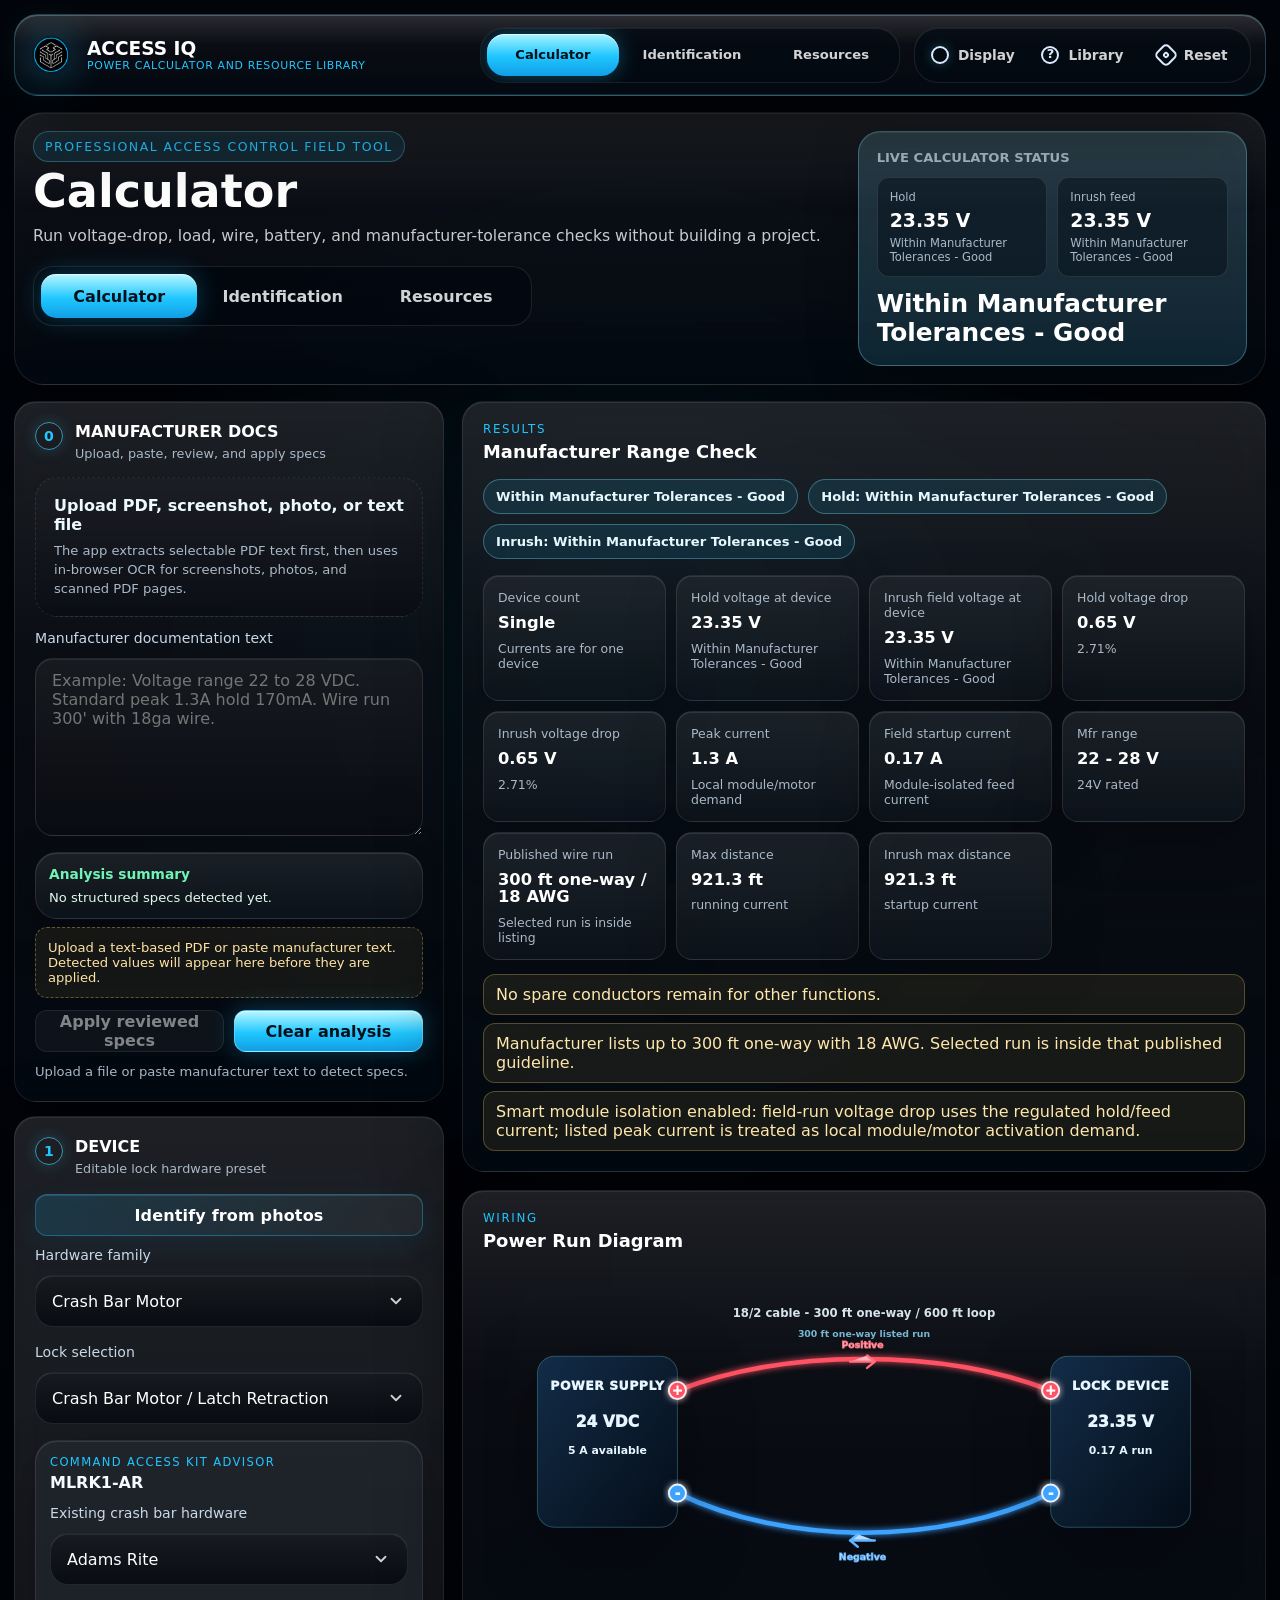
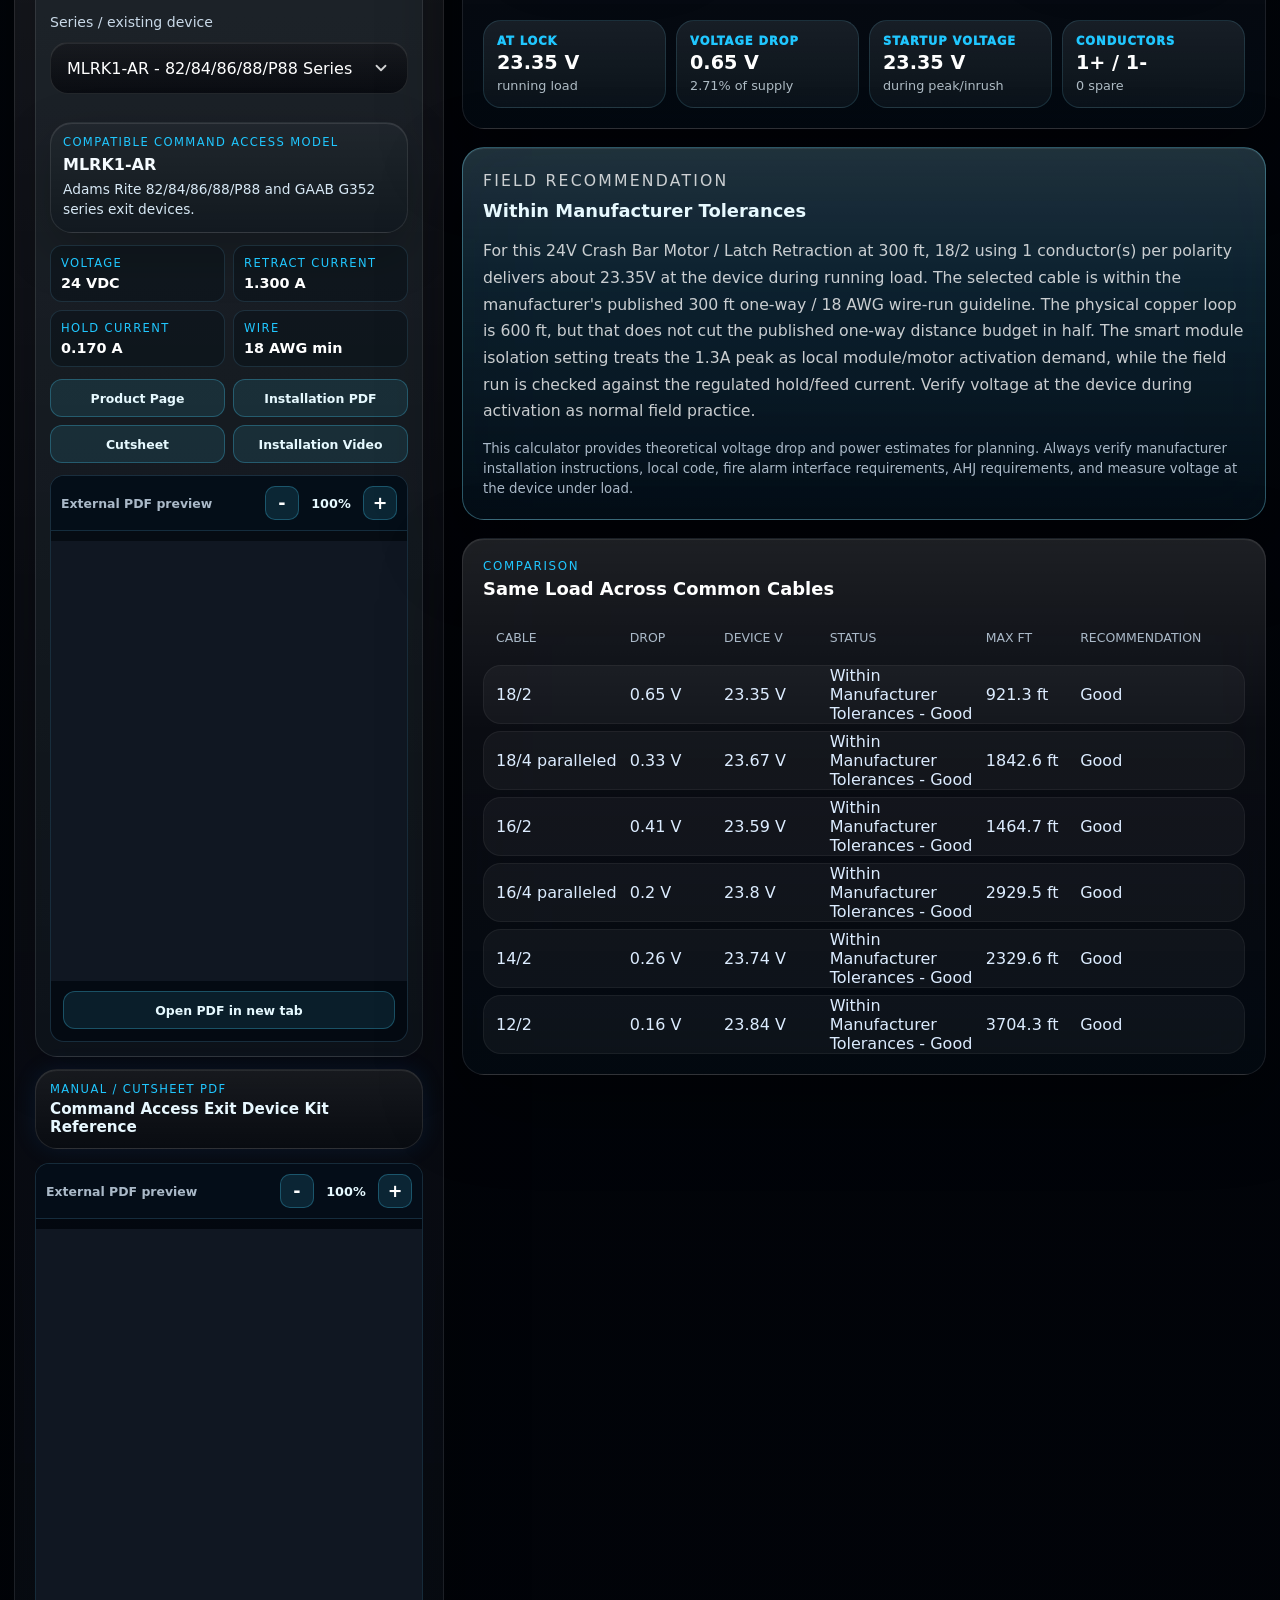
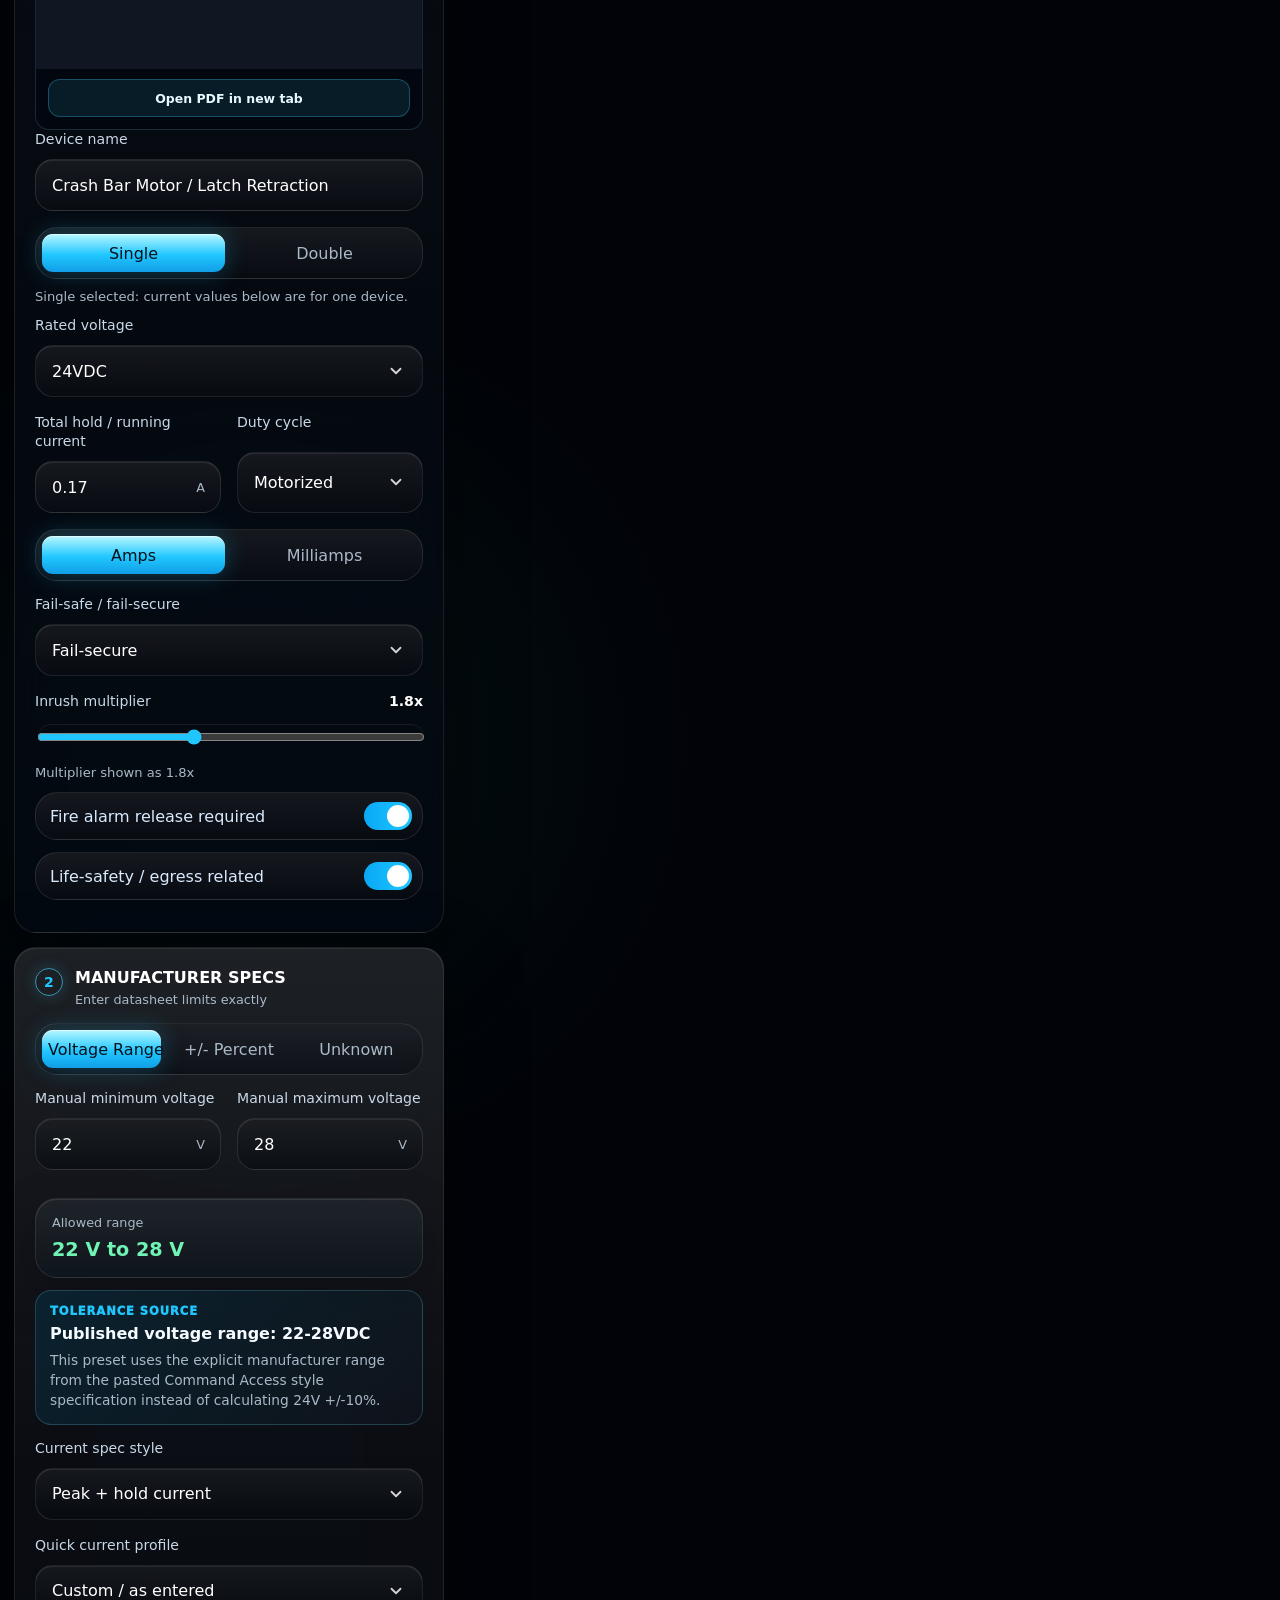
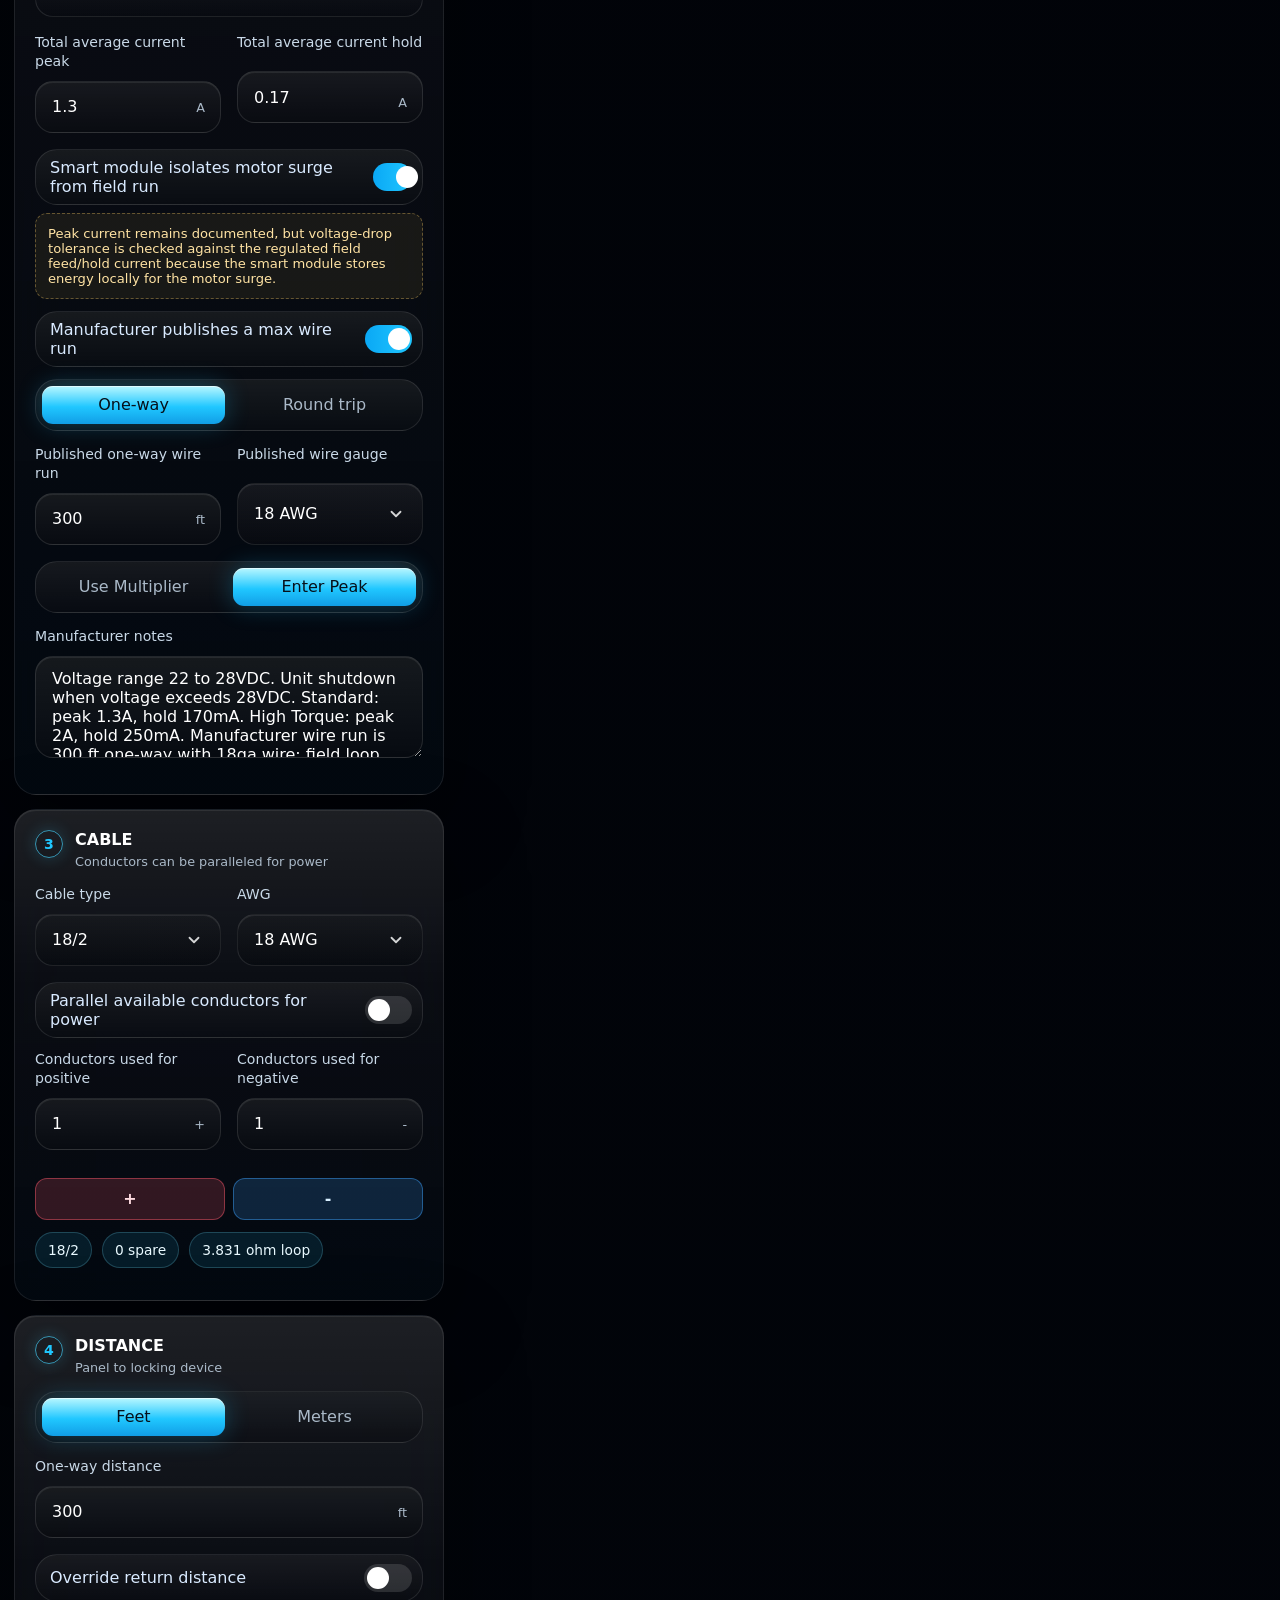
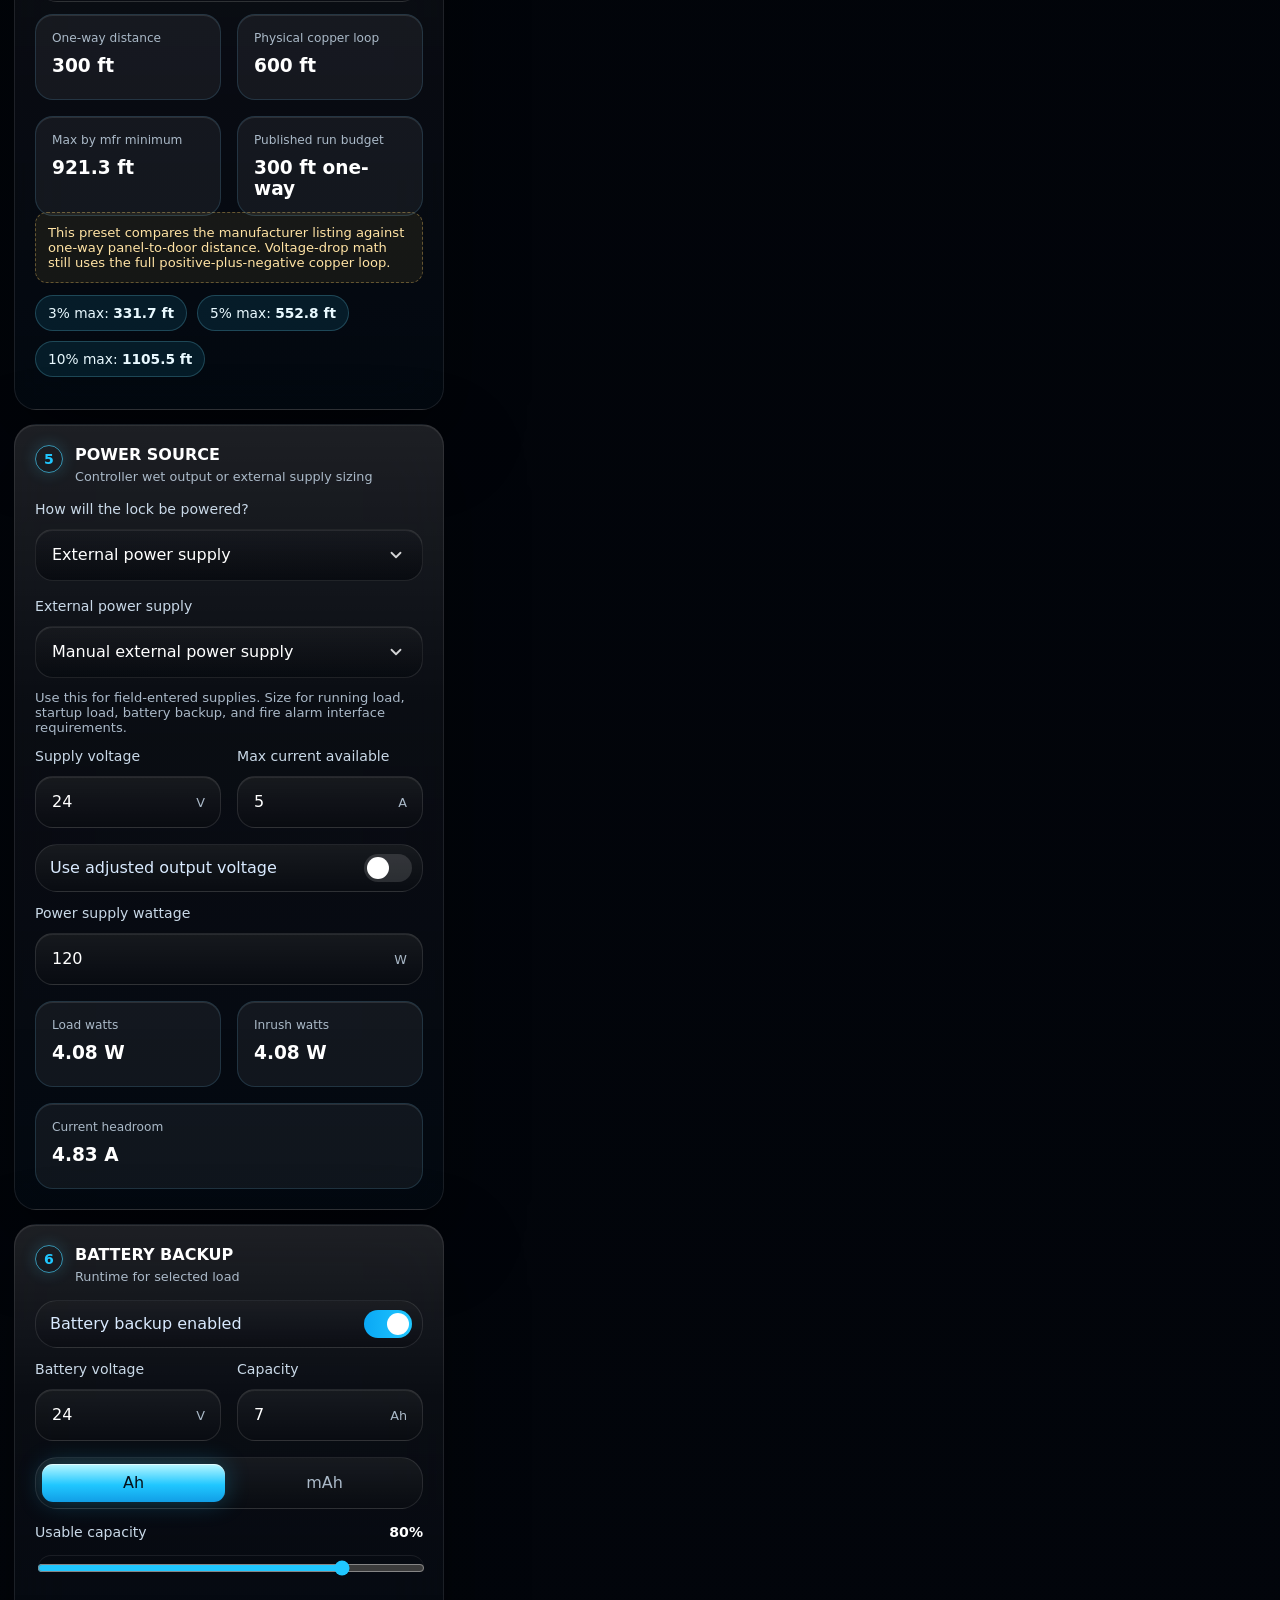
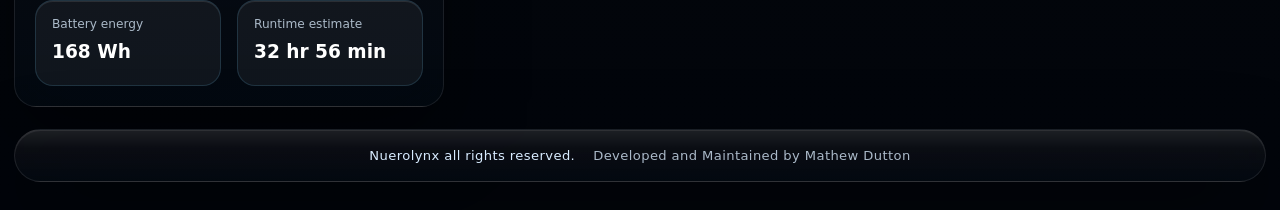
==== commit c897c771: "Add files via upload" ====
--- a/accessiq/index.html
+++ b/accessiq/index.html
@@ -8,8 +8,8 @@
     <meta name="apple-mobile-web-app-title" content="Access IQ" />
     <link rel="manifest" href="./manifest.webmanifest" />
     <title>Access IQ</title>
-    <script type="module" crossorigin src="./assets/index-BC5p1r_C.js"></script>
-    <link rel="stylesheet" crossorigin href="./assets/index-D06WyvFP.css">
+    <script type="module" crossorigin src="./assets/index-Cqs9T69I.js"></script>
+    <link rel="stylesheet" crossorigin href="./assets/index-F8mcP5OO.css">
   </head>
   <body>
     <div id="root"></div>
--- a/accessiq/assets/index-F8mcP5OO.css
+++ b/accessiq/assets/index-F8mcP5OO.css
@@ -0,0 +1 @@
+:root{--lightningcss-light: ;--lightningcss-dark:initial;color-scheme:dark;color:#eef7ff;--panel:#0d1624b3;--panel-strong:#111f33db;--line:#94ceff2e;--muted:#91a4b8;--blue:#45d5ff;--blue-2:#168aff;--green:#70f4b6;--red:#ff596d;--amber:#ffd166;--shadow:0 24px 80px #00000075;background:#04070d;font-family:Inter,ui-sans-serif,system-ui,-apple-system,BlinkMacSystemFont,Segoe UI,sans-serif}*{box-sizing:border-box}body{background:radial-gradient(circle at 18% 0,#36b8ff2e,#0000 34rem),radial-gradient(circle at 100% 12%,#6bffc91a,#0000 28rem),linear-gradient(145deg,#03050a 0%,#07111f 48%,#03060b 100%);min-width:320px;min-height:100vh;margin:0}button,input,select{font:inherit}button{cursor:pointer}.app{width:min(1440px,100%);margin:0 auto;padding:28px}.intro{justify-content:space-between;align-items:center;gap:28px;min-height:210px;display:flex}.eyebrow{color:var(--blue);letter-spacing:.12em;text-transform:uppercase;font-size:.78rem}h1,h2,p{margin:0}h1{letter-spacing:0;max-width:760px;margin-top:10px;font-size:clamp(2.4rem,6vw,5.8rem);line-height:.94}.intro p{max-width:650px;color:var(--muted);margin-top:18px;font-size:1.08rem;line-height:1.65}.statusPill{border:1px solid var(--line);color:#cfefff;background:#ffffff0f;border-radius:999px;align-items:center;gap:10px;min-width:164px;padding:12px 16px;display:inline-flex;box-shadow:inset 0 1px #ffffff1f}.statusPill span{background:var(--green);width:9px;height:9px;box-shadow:0 0 18px var(--green);border-radius:50%}.heroCircuit{border:1px solid var(--line);box-shadow:var(--shadow), inset 0 1px 0 #ffffff1c;-webkit-backdrop-filter:blur(22px)saturate(145%);backdrop-filter:blur(22px)saturate(145%);background:linear-gradient(145deg,#0d1a2cc7,#070c1694);border-radius:28px;overflow:hidden}.heroCircuit svg{width:100%;min-height:330px;display:block}.circuitGhost{fill:none;stroke:#ffffff12;stroke-width:30px;stroke-linecap:round;stroke-linejoin:round}.wire{fill:none;stroke-width:10px;stroke-linecap:round;stroke-linejoin:round}.positive,.positiveWire{stroke:var(--red)}.negative,.negativeWire{stroke:#3da3ff}.particle{fill:#fff}.positiveParticle{fill:#ff8a98}.negativeParticle{fill:#61d8ff}.sourceBlock rect,.loadBlock rect,.resistor rect{stroke:var(--line);stroke-width:1.2px;filter:drop-shadow(0 20px 42px #00000059)}.loadBlock rect,.resistor rect{fill:#0a1424eb}.sourceBlock text,.loadBlock text,.resistor text,.wireLabel{fill:#cfefff;text-anchor:middle;font-size:14px}.sourceBlock .large,.loadBlock .large{fill:#fff;font-size:24px;font-weight:800}.terminal.plus{fill:var(--red);font-size:22px;font-weight:900}.terminal.minus{fill:#3da3ff;font-size:24px;font-weight:900}.resistor path{fill:none;stroke:var(--amber);stroke-width:3px;stroke-linecap:round;stroke-linejoin:round}.wireLabel{fill:var(--muted);font-size:13px}.resultsGrid{grid-template-columns:repeat(11,minmax(120px,1fr));gap:12px;margin:18px 0;padding-bottom:4px;display:grid;overflow-x:auto}.resultCard,.metric{background:#ffffff0e;border:1px solid #70ccff29;border-radius:18px;min-height:86px;padding:16px;box-shadow:inset 0 1px #ffffff1a}.resultCard span,.metric span{color:var(--muted);font-size:.76rem;display:block}.resultCard strong,.metric strong{color:#fff;margin-top:10px;font-size:1.16rem;display:block}.dashboard{grid-template-columns:minmax(0,1fr) minmax(0,1fr);align-items:start;gap:18px;display:grid}.column{gap:18px;display:grid}.panel{border:1px solid var(--line);background:var(--panel);-webkit-backdrop-filter:blur(24px)saturate(155%);backdrop-filter:blur(24px)saturate(155%);border-radius:24px;padding:22px;box-shadow:0 18px 56px #00000057,inset 0 1px #ffffff1a}.panelTitle{margin-bottom:18px}.panelTitle p{color:var(--blue);letter-spacing:.14em;text-transform:uppercase;font-size:.74rem}.panelTitle h2{letter-spacing:0;margin-top:5px;font-size:1.36rem}.grid{gap:12px;display:grid}.two{grid-template-columns:repeat(2,minmax(0,1fr))}.three{grid-template-columns:repeat(3,minmax(0,1fr))}.wide{grid-column:1/-1}.field,.sliderField{gap:8px;margin-bottom:12px;display:grid}.manualQuickLink{color:#e8f8ff;background:linear-gradient(135deg,#45d5ff1f,#ffffff09);border:1px solid #45d5ff47;border-radius:14px;gap:4px;margin:-2px 0 14px;padding:12px 14px;text-decoration:none;display:grid;box-shadow:0 0 24px #1f8bff1a,inset 0 1px #ffffff14}.manualQuickLink span{color:var(--blue);letter-spacing:.12em;text-transform:uppercase;font-size:.72rem}.manualQuickLink strong{font-size:.95rem}.kitAdvisor{background:linear-gradient(160deg,#45d5ff17,#ffffff09);border:1px solid #45d5ff38;border-radius:16px;gap:12px;margin:0 0 14px;padding:14px;display:grid;box-shadow:inset 0 1px #ffffff14}.kitAdvisorTitle{gap:4px;display:grid}.kitAdvisorTitle span,.kitRecommendation span,.kitSpecGrid span{color:var(--blue);letter-spacing:.12em;text-transform:uppercase;font-size:.72rem}.kitAdvisorTitle strong,.kitRecommendation strong{color:#f5fbff;font-size:1rem}.kitRecommendation{background:#70f4b60f;border:1px solid #70f4b62e;border-radius:12px;gap:6px;padding:12px;display:grid}.kitRecommendation p{color:#d7e8f5;font-size:.86rem;line-height:1.45}.kitSpecGrid{grid-template-columns:repeat(2,minmax(0,1fr));gap:8px;display:grid}.kitSpecGrid div{background:#020a1452;border:1px solid #70ccff24;border-radius:12px;gap:5px;padding:10px;display:grid}.kitSpecGrid strong{color:#fff;font-size:.9rem}.kitLinks{grid-template-columns:repeat(2,minmax(0,1fr));gap:8px;display:grid}.kitLinks a{color:#e6f9ff;text-align:center;background:#45d5ff1a;border:1px solid #45d5ff47;border-radius:12px;justify-content:center;align-items:center;min-height:38px;padding:0 10px;font-size:.78rem;font-weight:800;text-decoration:none;display:inline-flex}.kitPdfPreview{background:#020810b8;border:1px solid #70ccff2e;border-radius:14px;min-height:280px;overflow:hidden}.kitPdfPreview iframe{background:#101722;border:0;width:100%;height:320px;display:block}.pdfPreview{background:#020810b8;border:1px solid #70ccff2e;border-radius:14px;gap:10px;min-height:320px;display:grid;overflow:hidden}.pdfPreviewToolbar{z-index:2;background:#050e19f0;border-bottom:1px solid #70ccff29;justify-content:space-between;align-items:center;gap:10px;padding:10px;display:flex;position:sticky;top:0}.pdfPreviewToolbar span{color:var(--muted);font-size:.78rem;font-weight:800}.pdfPreviewToolbar div{align-items:center;gap:8px;display:inline-flex}.pdfPreviewToolbar button{width:34px;height:34px;color:var(--text);background:#45d5ff1f;border:1px solid #45d5ff47;border-radius:10px;font-size:1.1rem;font-weight:900}.pdfPreviewToolbar button:disabled{opacity:.35}.pdfPreviewToolbar strong{color:#e6f9ff;text-align:center;min-width:48px;font-size:.8rem}.pdfPreviewScroller{-webkit-overflow-scrolling:touch;gap:14px;max-height:72vh;padding:12px;display:grid;overflow:auto}.pdfPreviewFrame{background:#101722;border:0;width:100%;height:520px;display:block}.pdfPreview.compact .pdfPreviewFrame{height:440px}.pdfPreview.large .pdfPreviewFrame{height:78vh;min-height:680px}.pdfPreview.tall .pdfPreviewFrame{height:88vh;min-height:820px}.pdfPreviewOpenLink{color:#e6f9ff;background:#45d5ff1a;border:1px solid #45d5ff47;border-radius:12px;justify-content:center;align-items:center;min-height:38px;margin:0 12px 12px;font-size:.78rem;font-weight:900;text-decoration:none;display:inline-flex}.pdfPreview.compact .pdfPreviewScroller{max-height:460px}.pdfPreview.large .pdfPreviewScroller{max-height:78vh}.pdfPreview.tall .pdfPreviewScroller{max-height:88vh}.pdfPreviewPage{justify-content:center;gap:6px;min-width:max-content;margin:0 auto;display:grid}.pdfPreviewPage canvas{background:#fff;border-radius:8px;max-width:none;display:block;box-shadow:0 18px 45px #00000059}.pdfPreviewPage figcaption{color:var(--muted);text-align:center;font-size:.72rem;font-weight:800}.field>span,.sliderField>span{color:#c9d9e8;font-size:.88rem}.inputWrap{position:relative}input,select{color:#f8fbff;background:#020912ad;border:1px solid #96d6ff2e;border-radius:14px;outline:none;width:100%;min-height:46px;padding:0 14px;transition:border-color .16s,box-shadow .16s,background .16s}input:focus,select:focus{background:#06101df2;border-color:#45d5ffc7;box-shadow:0 0 0 4px #45d5ff1f}.inputWrap em{color:var(--muted);pointer-events:none;font-size:.8rem;font-style:normal;position:absolute;top:50%;right:12px;transform:translateY(-50%)}.segmented{background:#020810a3;border:1px solid #96d6ff24;border-radius:16px;grid-auto-columns:1fr;grid-auto-flow:column;gap:6px;margin-bottom:14px;padding:6px;display:grid}.segmented button{min-height:38px;color:var(--muted);white-space:nowrap;background:0 0;border:0;border-radius:11px}.segmented .active{color:#fff;background:linear-gradient(#45d5ff47,#168aff2e);box-shadow:inset 0 1px #ffffff24,0 8px 24px #1290ff2e}.toggle{color:#d9eaff;text-align:left;background:#0208108a;border:1px solid #96d6ff26;border-radius:15px;justify-content:space-between;align-items:center;gap:12px;width:100%;min-height:48px;margin:0 0 12px;padding:8px 10px 8px 14px;display:flex}.toggle i{background:#ffffff21;border-radius:999px;width:48px;height:28px;padding:3px;transition:background .18s}.toggle i:before{content:"";background:#fff;border-radius:50%;width:22px;height:22px;transition:transform .18s;display:block}.toggle.on i{background:linear-gradient(90deg, var(--blue-2), var(--blue))}.toggle.on i:before{transform:translate(20px)}.sliderField span{justify-content:space-between;gap:12px;display:flex}.sliderField strong{color:#fff}input[type=range]{min-height:28px;accent-color:var(--blue);background:0 0;padding:0}.summaryStrip,.runLengths,.stages{flex-wrap:wrap;gap:10px;margin:12px 0;display:flex}.summaryStrip span,.runLengths span,.stages span{color:#d9f6ff;background:#45d5ff13;border:1px solid #45d5ff2e;border-radius:999px;padding:9px 12px;font-size:.86rem}.stages span{background:#70f4b613;border-color:#70f4b633}.alert{color:#ffd7dd;background:#ff596d1a;border:1px solid #ff596d5c;border-radius:15px;padding:13px 14px}.alert.subtle{color:#d4f5ff;background:#45d5ff14;border-color:#45d5ff38}.diagramCard{margin-top:12px}.diagramCard svg,.chartPanel svg{width:100%;min-height:190px;display:block}.miniBattery rect:first-child{fill:#ffffff12;stroke:#cdeeff42}.miniBattery rect:nth-child(2){fill:#cdeeff42}.miniBattery text{fill:#eaf8ff;text-anchor:middle;font-size:12px;font-weight:800}.seriesWire,.positiveWire,.negativeWire{fill:none;stroke-width:4px;stroke-linecap:round;stroke-linejoin:round}.seriesWire{stroke:var(--amber)}.diagramText{fill:var(--muted);font-size:12px}.gridLine{stroke:#ffffff12}.axisLine{fill:none;stroke:#cdeeff57}.curveFill{fill:#45d5ff17;stroke:none}.curveLine{fill:none;stroke:var(--blue);stroke-width:4px;stroke-linecap:round;stroke-linejoin:round;filter:drop-shadow(0 0 10px #45d5ffb3)}.chartPanel text{fill:var(--muted);font-size:12px}.wireTable{gap:6px;display:grid}.wireTable>div{color:#dcecff;background:#ffffff0a;border-radius:12px;grid-template-columns:.7fr 1.4fr 1fr 1fr;align-items:center;gap:10px;min-height:38px;padding:0 12px;display:grid}.wireTable .thead{color:var(--muted);background:0 0;font-size:.78rem}.wireTable .selected{color:#fff;background:#45d5ff21;outline:1px solid #45d5ff4d}@media (width<=1040px){.dashboard{grid-template-columns:1fr}.resultsGrid{grid-template-columns:repeat(4,minmax(150px,1fr));overflow:visible}}@media (width<=720px){.app{padding:16px}.intro{min-height:auto;padding:20px 0;display:grid}.statusPill{width:fit-content}.heroCircuit{border-radius:22px}.heroCircuit svg{width:760px;min-height:320px}.heroCircuit{overflow-x:auto}.resultsGrid,.two,.three{grid-template-columns:1fr}.panel{border-radius:20px;padding:18px}.segmented{grid-auto-flow:row}.wireTable{overflow-x:auto}.wireTable>div{min-width:420px}}@media (prefers-reduced-motion:reduce){*,:before,:after{scroll-behavior:auto!important;animation-duration:.01ms!important;animation-iteration-count:1!important}}.app{width:min(1580px,100%);padding:16px}.appHeader{z-index:10;-webkit-backdrop-filter:blur(24px)saturate(150%);backdrop-filter:blur(24px)saturate(150%);background:#030c18d1;border:1px solid #57b7ff33;border-radius:18px;grid-template-columns:300px minmax(620px,920px) max-content;align-items:center;gap:18px;margin-bottom:14px;padding:14px 18px;display:grid;position:sticky;top:10px;box-shadow:0 18px 60px #0000005c,inset 0 1px #ffffff1c}.brand{align-items:center;gap:14px;min-width:0;display:flex}.logoMark{object-fit:contain;filter:drop-shadow(0 0 18px #00c2ff6b);border-radius:50%;flex:none;width:58px;height:58px}.brand strong{letter-spacing:.12em;font-size:1.55rem;display:block}.brand span{color:#b5c8dc;letter-spacing:.16em;text-transform:uppercase;font-size:.82rem;display:block}.topTabs{scrollbar-width:thin;background:#071322c7;border:1px solid #529eff29;border-radius:12px;grid-auto-columns:minmax(128px,max-content);grid-auto-flow:column;display:grid;overflow:hidden}.topTabs button,.headerTools button{color:#c9d8ea;text-transform:uppercase;background:0 0;border:0;min-height:52px;font-size:.82rem;font-weight:700}.headerTools button{white-space:nowrap;justify-content:center;align-items:center;gap:9px;padding:0 14px;display:inline-flex}.topTabs .active{color:#fff;background:linear-gradient(#2b97ff6b,#0c488e80);box-shadow:inset 0 0 0 1px #53c1ff75,0 0 24px #1e92ff47}.headerTools button.active{color:#fff;background:#45d5ff24;box-shadow:inset 0 0 0 1px #45d5ff47}.headerTools{background:#071322c7;border:1px solid #529eff29;border-radius:12px;grid-template-columns:repeat(3,max-content);display:grid;overflow:hidden}.toolIcon{vertical-align:middle;width:18px;height:18px;display:inline-block;position:relative}.compactMode .panel,.compactMode .accessHero,.compactMode .appHeader,.compactMode .stepPanel{padding:14px}.compactMode .accessDashboard,.compactMode .accessRail,.compactMode .accessWorkbench,.compactMode .tabSurface{gap:10px}.compactMode .field,.compactMode .sliderField{margin-bottom:8px}.compactMode input,.compactMode select{min-height:40px}.sunIcon{border:2px solid #d9eaff;border-radius:50%;box-shadow:0 0 12px #45d5ff47}.sunIcon:before,.sunIcon:after{content:"";border-top:3px solid #d9eaff;border-bottom:3px solid #d9eaff;position:absolute;inset:-6px 7px}.sunIcon:after{transform:rotate(90deg)}.helpIcon{border:2px solid #d9eaff;border-radius:50%}.helpIcon:before{content:"?";color:#d9eaff;text-align:center;font-size:13px;font-weight:900;line-height:18px;position:absolute;inset:-3px 0 0}.gearIcon{border:2px solid #d9eaff;border-radius:5px;transform:rotate(45deg)}.gearIcon:before{content:"";border:2px solid #d9eaff;border-radius:50%;position:absolute;inset:4px}.cockpit{grid-template-columns:430px minmax(0,1fr);align-items:start;gap:14px;display:grid}.controlRail,.workbench,.tabSurface{gap:14px;display:grid}.controlRail{position:sticky;top:104px}.featureGrid{grid-template-columns:minmax(0,1.15fr) minmax(320px,.85fr);gap:14px;display:grid}.stepPanel{padding:18px}.stepTitle{align-items:flex-start;gap:12px;margin-bottom:16px;display:flex}.stepTitle b{width:28px;height:28px;color:var(--blue);border:1px solid #45d5ffa6;border-radius:50%;flex:none;place-items:center;font-size:.88rem;display:grid;box-shadow:0 0 16px #45d5ff33}.stepTitle h2{text-transform:uppercase;margin:0;font-size:1rem}.stepTitle p{color:var(--muted);margin-top:5px;font-size:.8rem}.miniLabel{color:#c9d9e8;margin:12px 0 7px;font-size:.82rem;display:block}.heroCircuit{border-radius:16px;padding:22px;position:relative}.heroCircuit svg{min-height:390px;margin-top:4px}.circuitHeader{justify-content:space-between;align-items:flex-start;gap:16px;display:flex}.circuitHeader h2{text-transform:uppercase;margin:0;font-size:1.1rem}.circuitHeader p{color:var(--muted);margin-top:6px;font-size:.86rem}.legend{color:#dbeeff;flex-wrap:wrap;gap:18px;font-size:.82rem;display:flex}.legend span{align-items:center;gap:8px;display:inline-flex}.legend i{border-radius:999px;width:34px;height:3px}.legend .hot{background:var(--red);box-shadow:0 0 12px #ff596db3}.legend .cold{background:#3da3ff;box-shadow:0 0 12px #3da3ffb3}.systemOk{width:fit-content;color:var(--green);background:#70f4b617;border:1px solid #70f4b65c;border-radius:999px;margin-top:10px;padding:7px 12px;font-size:.78rem;font-weight:800;position:static}.circuitStats{grid-template-columns:repeat(4,minmax(0,1fr));gap:14px;display:grid}.circuitStats div{background:#05111fc7;border:1px solid #64b8ff2b;border-radius:10px;min-height:76px;padding:13px 16px}.circuitStats span{color:var(--muted);font-size:.74rem;display:block}.circuitStats strong{color:var(--green);margin-top:9px;font-size:1.18rem;display:inline-block}.circuitStats em{color:var(--amber);margin-left:6px;font-size:.8rem;font-style:normal;font-weight:800}.guidePanel .diagramCard{margin-top:0}.resultPanel{margin-top:14px}.resultPanel .resultsGrid{margin:0}.resourcesPanel{min-height:420px}.pdfLibrary{gap:14px;margin-bottom:18px;display:grid}.pdfControls{grid-template-columns:repeat(2,minmax(0,1fr));gap:14px;display:grid}.pdfMeta{background:linear-gradient(135deg,#45d5ff17,#ffffff09);border:1px solid #70ccff29;border-radius:16px;justify-content:space-between;align-items:flex-start;gap:16px;padding:16px;display:flex}.pdfMeta span{max-width:920px;color:var(--muted);font-size:.86rem;line-height:1.5;display:block}.pdfMeta h3{color:#f4fbff;margin:6px 0 8px;font-size:1.14rem}.pdfMeta p{color:#c7d7e6;max-width:940px;line-height:1.6}.pdfMeta a{color:#dff8ff;background:#1f8bff29;border:1px solid #45d5ff75;border-radius:14px;flex:none;justify-content:center;align-items:center;min-height:42px;padding:0 16px;text-decoration:none;display:inline-flex;box-shadow:0 0 24px #1f8bff24}.pdfFrameShell{background:#020810b8;border:1px solid #70ccff2e;border-radius:18px;min-height:680px;overflow:hidden;box-shadow:inset 0 1px #ffffff12}.pdfFrameShell iframe{background:#101722;border:0;width:100%;height:72vh;min-height:680px;display:block}.pdfNote{color:var(--muted);font-size:.86rem;line-height:1.5}.formulaGrid{grid-template-columns:repeat(3,minmax(0,1fr));gap:12px;display:grid}.formulaCard,.resourceList article{background:#ffffff0b;border:1px solid #70ccff29;border-radius:14px;padding:18px}.formulaCard span{color:var(--muted);font-size:.82rem}.formulaCard strong{color:#fff;margin-top:10px;font-size:1.15rem;display:block}.resourceList{grid-template-columns:repeat(3,minmax(0,1fr));gap:12px;margin-top:14px;display:grid}.resourceList h3{color:#dff6ff;margin:0 0 8px}.resourceList p{color:var(--muted);font-size:.92rem;line-height:1.6}@media (width<=1180px){.appHeader,.cockpit{grid-template-columns:1fr}.controlRail{grid-template-columns:repeat(2,minmax(0,1fr));position:static}.featureGrid,.formulaGrid,.pdfControls,.resourceList{grid-template-columns:1fr}.pdfMeta{display:grid}.pdfFrameShell,.pdfFrameShell iframe{min-height:560px}}@media (width<=760px){.app{padding:10px}.appHeader,.topTabs,.headerTools,.controlRail,.featureGrid,.circuitStats{grid-template-columns:1fr}.brand strong{font-size:1.1rem}.brand span{font-size:.67rem}.heroCircuit{padding:16px}.heroCircuit svg{width:800px;min-height:330px}.circuitHeader{display:grid}.pdfFrameShell,.pdfFrameShell iframe{min-height:460px}}@media (width>=761px) and (width<=1180px){.cockpit{grid-template-columns:320px minmax(0,1fr)}.controlRail{grid-template-columns:1fr;position:sticky;top:250px}.featureGrid,.formulaGrid,.pdfControls,.resourceList,.three{grid-template-columns:1fr}}html,body{max-width:100%;overflow-x:hidden}.app,.accessDashboard,.accessRail,.accessWorkbench,.panel,.tabSurface{min-width:0;max-width:100%}.accessTable,.wireTable{max-width:100%}textarea{resize:vertical;color:#f8fbff;width:100%;font:inherit;background:#020912ad;border:1px solid #96d6ff2e;border-radius:14px;outline:none;padding:12px 14px}.accessHero{border:1px solid var(--line);box-shadow:var(--shadow), inset 0 1px 0 #ffffff1a;background:linear-gradient(135deg,#091626d1,#040a14b8);border-radius:18px;grid-template-columns:minmax(0,1fr) 260px;align-items:end;gap:18px;margin:14px 0;padding:22px;display:grid}.accessHero h1{max-width:940px;font-size:clamp(2rem,4.5vw,4.6rem)}.accessHero p{max-width:880px;color:var(--muted);margin-top:12px;line-height:1.55}.heroBadge{background:#ffffff0e;border:1px solid #70ccff33;border-radius:16px;align-content:center;gap:10px;min-height:128px;padding:18px;display:grid}.heroBadge span{color:var(--muted);text-transform:uppercase;font-size:.82rem;font-weight:800}.heroBadge strong{color:#fff;font-size:1.55rem}.heroStatusGrid{grid-template-columns:repeat(2,minmax(0,1fr));gap:10px;display:grid}.heroStatusGrid div{background:#030c1673;border:1px solid #ffffff1c;border-radius:12px;min-width:0;padding:12px}.heroStatusGrid em,.heroStatusGrid small{color:var(--muted);font-size:.72rem;font-style:normal;display:block}.heroStatusGrid strong{margin:5px 0;font-size:1.18rem;display:block}.accessDashboard{grid-template-columns:430px minmax(0,1fr);align-items:start;gap:14px;display:grid}.accessRail,.accessWorkbench{gap:14px;display:grid}.accessRail{position:sticky;top:104px}.rangeHint,.unknownBox{color:var(--muted);margin:-4px 0 12px;font-size:.82rem}.unknownBox{color:#ffe3a4;background:#ffd16612;border:1px dashed #ffd16657;border-radius:12px;padding:12px}.manualCurrentEntry{gap:10px;display:grid}.manualCurrentEntry .unknownBox{margin:0}.powerSourceStatus{background:linear-gradient(145deg,#58dcff29,#ffffff0b),#080f18b8;border:1px solid #62e7ff59;border-radius:18px;gap:7px;padding:14px;display:grid;box-shadow:inset 0 1px #ffffff1f}.powerSourceStatus span{color:var(--cyan);letter-spacing:.09em;text-transform:uppercase;font-size:.76rem;font-weight:900}.powerSourceStatus strong{color:var(--text);font-size:.92rem;line-height:1.35}.powerSourceStatus.danger{background:linear-gradient(145deg,#ff486233,#ffffff0a),#18080ec7;border-color:#ff6363a6}.powerSourceStatus.danger span{color:#ff8b8b}.powerCapabilityGrid{grid-template-columns:repeat(2,minmax(0,1fr));gap:10px;display:grid}.powerCapabilityGrid div{background:#ffffff0e;border:1px solid #ffffff21;border-radius:16px;min-width:0;padding:12px}.powerCapabilityGrid span{color:var(--muted);text-transform:uppercase;margin-bottom:5px;font-size:.74rem;font-weight:800;display:block}.powerCapabilityGrid strong{color:var(--text);font-size:1.02rem}.powerDocPreview{gap:10px;display:grid}.powerDocPreview>b{color:var(--cyan);letter-spacing:.08em;text-transform:uppercase;font-size:.78rem}.powerSpecList{background:#ffffff0b;border:1px solid #62e7ff38;border-radius:16px;gap:8px;padding:12px;display:grid}.powerSpecList>b{color:var(--cyan);letter-spacing:.08em;text-transform:uppercase;font-size:.75rem}.powerSpecList div{border-top:1px solid #ffffff14;grid-template-columns:minmax(92px,.8fr) minmax(0,1.6fr);align-items:start;gap:10px;padding-top:8px;display:grid}.powerSpecList span{color:var(--muted);text-transform:uppercase;font-size:.74rem;font-weight:800}.powerSpecList strong{min-width:0;color:var(--text);font-size:.84rem;line-height:1.35}.standbySpec strong{color:#dffbff}@media (width<=760px){.powerCapabilityGrid{grid-template-columns:1fr}.powerSpecList div{grid-template-columns:1fr;gap:4px}}.identifyInlineButton{width:100%;min-height:42px;color:var(--text);letter-spacing:.01em;background:linear-gradient(135deg,#20c5ff29,#ffffff0d);border:1px solid #20c5ff59;border-radius:12px;margin:2px 0 10px;font-weight:800;box-shadow:inset 0 1px #ffffff1f,0 10px 30px #20c5ff14}.identifyInlineButton:hover{border-color:#20c5ff9e;transform:translateY(-1px)}.relatedInstallBox,.relatedManual{background:#08121e8f;border:1px solid #20c5ff2e;border-radius:14px;gap:10px;margin:10px 0 12px;padding:12px;display:grid}.relatedInstallBox p,.relatedManual p{color:var(--muted);margin:0;font-size:.82rem;line-height:1.45}.manualQuickLink.accessory{background:#70f4b612;border-color:#70f4b642}.rangeDisplay{background:#70f4b613;border:1px solid #70f4b638;border-radius:14px;margin:12px 0;padding:16px}.rangeDisplay span{color:var(--muted);font-size:.8rem;display:block}.rangeDisplay strong{color:var(--green);margin-top:8px;font-size:1.2rem;display:block}.sourceEvidence{background:linear-gradient(135deg,#20c7ff1f,#ffffff09),#0208108f;border:1px solid #78e4ff33;border-radius:16px;gap:6px;margin:12px 0 14px;padding:13px 14px;display:grid}.sourceEvidence span{color:var(--site-cyan,var(--blue));letter-spacing:.08em;text-transform:uppercase;font-size:.72rem;font-weight:950}.sourceEvidence strong{color:#f5fbff;line-height:1.3}.sourceEvidence p{color:var(--site-muted,var(--muted));font-size:.86rem;line-height:1.45}.conductorDiagram{grid-template-columns:repeat(auto-fit,minmax(42px,1fr));gap:8px;margin:12px 0;display:grid}.conductorDiagram span{border-radius:12px;place-items:center;height:42px;font-weight:900;display:grid}.conductorDiagram .pos{color:#ffdce1;background:#ff596d2e;border:1px solid #ff596d73}.conductorDiagram .neg{color:#d8efff;background:#3da3ff2e;border:1px solid #3da3ff73}.conductorDiagram .spare{color:#c4ceda;background:#ffffff12;border:1px dashed #ffffff38}.badgeRow{flex-wrap:wrap;gap:10px;margin-bottom:16px;display:flex}.badge{color:#dff7ff;background:#45d5ff14;border:1px solid #45d5ff38;border-radius:999px;padding:9px 12px;font-size:.82rem;font-weight:800}.warn{color:#ffe29a;background-color:#ffd1661a;border-color:#ffd1666b}.danger{color:#ffc6ce;background-color:#ff596d1a;border-color:#ff596d6b}.resultMatrix{grid-template-columns:repeat(3,minmax(0,1fr));gap:12px;display:grid}.resultMatrix div{background:#ffffff0d;border:1px solid #70ccff29;border-radius:14px;min-height:104px;padding:16px}.resultMatrix span,.resultMatrix em{color:var(--muted);font-size:.78rem;font-style:normal;display:block}.resultMatrix strong{color:#fff;margin:9px 0;font-size:1.35rem;display:block}.warningList{gap:8px;margin-top:14px;display:grid}.warningList span{color:#ffe7ac;background:#ffd16614;border:1px solid #ffd16647;border-radius:12px;padding:10px 12px}.accessTable{gap:7px;display:grid;overflow-x:auto}.accessTable>div{color:#dcecff;background:#ffffff0b;border-radius:12px;grid-template-columns:1.2fr .8fr .9fr 1.4fr .8fr 1.2fr;align-items:center;gap:10px;min-width:900px;min-height:42px;padding:0 12px;display:grid}.accessTable .thead{color:var(--muted);text-transform:uppercase;background:0 0;font-size:.78rem}.wiringDiagramPanel{overflow:hidden}.wiringDiagramPanel .panelTitle{margin-bottom:10px}.desktopWiringDiagram{width:100%;height:auto;max-height:390px;display:block}.mobileWiringDiagram{display:none}.diagramBlock rect{fill:url(#sourceGlass);stroke:#78e4ff47;stroke-width:1.3px;filter:drop-shadow(0 22px 46px #00000059)}.diagramBlock text,.diagramCaption{fill:#e7f6ff;text-anchor:middle}.diagramTopCaption{fill:#e7f6ffeb;font-size:15px;font-weight:800}.diagramSubCaption{fill:#91e2ffcc;font-size:12px;font-weight:800}.diagramBlockTitle{fill:var(--site-cyan);letter-spacing:.04em;font-size:16px;font-weight:950}.diagramValue{fill:#fff;font-size:20px;font-weight:950}.diagramSubValue{fill:#e7f6ffd1;font-size:14px;font-weight:750}.diagramPoleText{letter-spacing:.08em;font-size:12px;font-weight:950}.positiveText{fill:#ff7783}.negativeText{fill:#72bdff}.diagramTerminal{stroke:#ffffffe6;stroke-width:2.4px;filter:url(#wireGlow)}.diagramTerminal.positive{fill:#ff5365}.diagramTerminal.negative{fill:#3da3ff}.diagramBlock .diagramTerminalLabel{fill:#fff;text-anchor:middle;font-size:17px;font-weight:950}.diagramPositive,.diagramNegative,.diagramSpare{fill:none;stroke-linecap:round;filter:url(#wireGlow)}.diagramPositive{stroke:#ff5365;stroke-width:6px}.diagramNegative{stroke:#3da3ff;stroke-width:6px}.diagramSpare{stroke:#b9c7d86b;stroke-dasharray:8 10;stroke-width:2.5px}.wireDirection path{fill:none;stroke-width:3px;stroke-linecap:round;stroke-linejoin:round}.wireDirection text{text-anchor:middle;font-size:12px;font-weight:900}.wireDirection.forward path,.wireDirection.forward text{stroke:#ff7080;fill:#ffb5bd}.wireDirection.return path,.wireDirection.return text{stroke:#62b5ff;fill:#b9dcff}.diagramMetrics{grid-template-columns:repeat(4,minmax(0,1fr));gap:10px;margin-top:-8px;display:grid}.diagramMetrics article{background:linear-gradient(#ffffff14,#ffffff08),#040d189e;border:1px solid #78e4ff24;border-radius:18px;align-content:center;gap:5px;min-height:88px;padding:13px;display:grid}.diagramMetrics span{color:var(--site-cyan);letter-spacing:.08em;text-transform:uppercase;font-size:.72rem;font-weight:950}.diagramMetrics strong{color:#fff;font-size:1.2rem;line-height:1.05}.diagramMetrics small{color:#e7f6ffbd;font-size:.8rem;line-height:1.25}.mobileDiagramCard{background:linear-gradient(145deg,#ffffff1a,#ffffff09),#05101deb;border:1px solid #78e4ff38;border-radius:22px;gap:8px;padding:18px;display:grid;box-shadow:inset 0 1px #ffffff1c,0 20px 48px #00000047}.mobileDiagramCard span{color:var(--site-cyan);letter-spacing:.08em;text-transform:uppercase;font-size:.78rem;font-weight:950}.mobileDiagramCard strong{color:#fff;font-size:1.55rem;line-height:1}.mobileDiagramCard small{color:#e7f6ffc7;font-size:.92rem}.mobileTerminals{grid-template-columns:1fr 1fr;gap:10px;margin-top:6px;display:grid}.mobileTerminals b{color:#fff;letter-spacing:.03em;border-radius:999px;justify-content:center;align-items:center;min-height:38px;font-size:.86rem;display:inline-flex}.mobileTerminals .positive{background:#ff536529;border:1px solid #ff536570;box-shadow:0 0 22px #ff536533}.mobileTerminals .negative{background:#3da3ff29;border:1px solid #3da3ff70;box-shadow:0 0 22px #3da3ff2e}.mobileWireRun{color:#e7f6ffe0;background:#ffffff09;border-radius:18px;gap:7px;padding:16px 16px 16px 28px;display:grid;position:relative}.mobileWireRun:before{content:"";border-radius:999px;width:5px;position:absolute;top:14px;bottom:14px;left:12px}.mobileWireRun.positive:before{background:#ff5365;box-shadow:0 0 18px #ff536573}.mobileWireRun.negative:before{background:#3da3ff;box-shadow:0 0 18px #3da3ff73}.mobileWireRun span{letter-spacing:.08em;text-transform:uppercase;font-size:.76rem;font-weight:950}.mobileWireRun.positive span{color:#ff9ea8}.mobileWireRun.negative span{color:#9ed0ff}.mobileWireRun b{font-size:.91rem;line-height:1.35}.recommendationPanel p{color:#e7f4ff;max-width:980px;font-size:1.02rem;line-height:1.7}.recommendationPanel small{color:var(--muted);margin-top:14px;line-height:1.5;display:block}.mobileSummary{display:none}.uploadDrop{cursor:pointer;background:#45d5ff12;border:1px dashed #45d5ff61;border-radius:16px;gap:7px;margin-bottom:12px;padding:18px;display:grid}.uploadDrop input{display:none}.uploadDrop strong{color:#ecfaff;font-size:1rem}.uploadDrop span,.docMessage{color:var(--muted);font-size:.82rem;line-height:1.45}.fileList{gap:8px;margin-bottom:12px;display:grid}.fileList div{background:#ffffff0b;border:1px solid #70ccff24;border-radius:12px;grid-template-columns:auto 1fr auto;align-items:center;gap:10px;padding:10px;display:grid}.fileList img{object-fit:cover;border-radius:8px;width:44px;height:44px}.fileList span{color:#eaf6ff;text-overflow:ellipsis;white-space:nowrap;min-width:0;overflow:hidden}.fileList em{color:var(--muted);font-size:.78rem;font-style:normal}.detectedBox{background:#70f4b611;border:1px solid #70f4b62e;border-radius:14px;gap:8px;margin:12px 0;padding:13px;display:grid}.detectedBox strong{color:var(--green);font-size:.86rem}.detectedBox span{color:#dffbed;font-size:.82rem}.analysisEditor{background:#45d5ff0e;border:1px solid #45d5ff33;border-radius:14px;gap:10px;margin:12px 0;padding:13px;display:grid}.analysisEditor>strong{color:var(--blue);font-size:.86rem}.analysisEditor .field{margin-bottom:0}.docActions{grid-template-columns:1fr 1fr;gap:10px;margin-bottom:10px;display:grid}.docActions button{color:#e6f9ff;background:#45d5ff1f;border:1px solid #45d5ff38;border-radius:12px;min-height:42px;font-weight:800}.docActions button:disabled{cursor:not-allowed;color:#ffffff7a;box-shadow:none;opacity:1;background:#ffffff0b;border-color:#ffffff14}.buttonLink,.primaryButton,.ghostButton{border-radius:12px;justify-content:center;align-items:center;min-height:42px;padding:0 14px;font-weight:800;text-decoration:none;display:inline-flex}.buttonLink,.primaryButton{color:#e6f9ff;background:#45d5ff24;border:1px solid #45d5ff57}.ghostButton{color:#cfe2f5;background:#ffffff0b;border:1px solid #96d6ff29}.actionBar{flex-wrap:wrap;gap:10px;margin-bottom:14px;display:flex}.doorGrid{grid-template-columns:repeat(auto-fit,minmax(280px,1fr));gap:12px;display:grid}.doorCard{background:#ffffff0b;border:1px solid #70ccff29;border-radius:14px;gap:10px;padding:14px;display:grid}.doorCardHeader{grid-template-columns:minmax(0,1fr) auto;align-items:center;gap:10px;display:grid}.doorCard p{color:#dbeeff;line-height:1.45}.evidenceGrid{grid-template-columns:repeat(3,minmax(0,1fr));gap:12px;display:grid}.evidenceGrid article{background:#ffffff0b;border:1px solid #70ccff29;border-radius:14px;padding:14px}.evidenceGrid span{color:var(--blue);letter-spacing:.12em;text-transform:uppercase;font-size:.72rem}.evidenceGrid strong{color:#fff;margin-top:8px;font-size:1.05rem;display:block}.evidenceGrid p{color:var(--muted);margin-top:8px;font-size:.88rem;line-height:1.55}.evidenceList{flex-wrap:wrap;gap:8px;margin:14px 0;display:flex}.evidenceList span{color:#dffbed;background:#70f4b613;border:1px solid #70f4b62e;border-radius:999px;padding:8px 10px;font-size:.78rem;font-weight:800}.compactTable{margin-top:14px}.compactTable>div{min-width:760px}.appFooter{color:var(--muted);letter-spacing:.03em;text-align:center;background:#030c188f;border:1px solid #70ccff24;border-radius:16px;flex-wrap:wrap;justify-content:center;gap:8px 18px;margin:22px 0 6px;padding:18px;font-size:.82rem;display:flex}.appFooter span:first-child{color:#d8ecff}@media (width<=1180px){.accessDashboard,.accessHero{grid-template-columns:1fr}.accessRail{grid-template-columns:repeat(2,minmax(0,1fr));position:static}.resultMatrix{grid-template-columns:repeat(2,minmax(0,1fr))}}@media (width<=980px){.accessRail,.resultMatrix{grid-template-columns:1fr}}@media (width<=760px){.accessRail,.resultMatrix{grid-template-columns:1fr}.accessHero{padding:16px}.heroBadge{min-height:96px}.mobileSummary{z-index:20;-webkit-backdrop-filter:blur(20px);backdrop-filter:blur(20px);background:#040c18eb;border:1px solid #70ccff3d;border-radius:16px;grid-template-columns:.8fr 1fr 1fr;align-items:center;gap:8px;margin-top:14px;padding:12px;display:grid;position:sticky;bottom:10px;box-shadow:0 16px 40px #00000073}.mobileSummary span,.mobileSummary strong,.mobileSummary em{color:#fff;min-width:0;font-size:.78rem;font-style:normal}.evidenceGrid,.doorCardHeader,.actionBar,.docActions{grid-template-columns:1fr}.buttonLink,.primaryButton,.ghostButton{width:100%}}:root{--site-bg:#02050b;--site-bg-2:#030a12;--site-panel:#030a12b8;--site-panel-strong:#06101bdb;--site-glass-edge:#ffffff24;--site-glass-edge-strong:#78e4ff80;--site-text:#fff;--site-soft:#ffffffc7;--site-muted:#aab9c8;--site-cyan:#20c7ff;--site-cyan-soft:#20c7ff29;--site-shadow:0 28px 80px #00000070, inset 0 1px 0 #ffffff14;--panel:var(--site-panel);--panel-strong:var(--site-panel-strong);--line:#ffffff1a;--muted:var(--site-muted);--blue:var(--site-cyan);--blue-2:#0aa8f5;--shadow:var(--site-shadow)}html{background:var(--site-bg)}body{background:radial-gradient(circle at 50% 8%, #20c7ff1f, transparent 34rem), radial-gradient(circle at 20% 48%, #2cffd10e, transparent 28rem), linear-gradient(180deg, var(--site-bg) 0%, #010308 48%, var(--site-bg) 100%);color:var(--site-text)}body:before{content:"";z-index:-1;pointer-events:none;opacity:.16;background-image:radial-gradient(circle,#ffffff2e 0 1px,#0000 1.5px),radial-gradient(circle,#20c7ff2e 0 1px,#0000 1.5px);background-position:12% 18%,72% 34%;background-size:180px 180px,240px 240px;position:fixed;inset:0}.app{padding:18px}.appHeader{-webkit-backdrop-filter:blur(28px)saturate(170%);backdrop-filter:blur(28px)saturate(170%);background:linear-gradient(#ffffff29,#ffffff09 38%,#030a12d1),#02050bc7;border-color:#78e4ff3d;border-radius:34px;padding:16px 18px;top:12px;box-shadow:0 24px 80px #0000008c,inset 0 1px #ffffff38,inset 0 -1px #20c7ff2e}.brand strong{color:var(--site-text);letter-spacing:0;font-size:1.48rem}.brand span{color:var(--site-soft);letter-spacing:.08em}.logoMark{filter:drop-shadow(0 0 20px #20c7ff73);width:50px;height:50px}.topTabs,.headerTools{background:#030a12b8;border-color:#ffffff17;border-radius:24px;gap:6px;padding:6px;box-shadow:inset 0 1px #ffffff14}.topTabs button,.headerTools button{color:#ffffffd1;text-transform:none;border-radius:18px;min-height:44px;font-size:.86rem;font-weight:800}.topTabs button+button,.headerTools button+button{border-left:0}.topTabs .active,.headerTools button.active{color:#06101a;background:linear-gradient(180deg, #a8f4ff 0%, var(--site-cyan) 52%, #119ee6 100%);box-shadow:0 0 20px #20c7ff57,inset 0 1px #ffffffa6}.accessHero,.panel,.heroCircuit,.appFooter{box-shadow:var(--site-shadow);-webkit-backdrop-filter:blur(30px)saturate(165%);backdrop-filter:blur(30px)saturate(165%);background:linear-gradient(#ffffff1c,#ffffff09 36%,#030a12c2),#02050bb8;border-color:#ffffff17;border-radius:30px}.accessHero{align-items:center;min-height:250px;padding:30px}.eyebrow,.panelTitle p,.kitAdvisorTitle span,.kitRecommendation span,.kitSpecGrid span,.evidenceGrid span{color:var(--site-cyan)}.accessHero h1{color:var(--site-text);letter-spacing:0;text-wrap:balance;font-size:clamp(2.35rem,5vw,5.2rem);font-weight:900}.accessHero p,.recommendationPanel p{color:#ffffffc7}.heroBadge,.resultMatrix div,.circuitStats div,.formulaCard,.resourceList article,.doorCard,.evidenceGrid article,.kitAdvisor,.kitRecommendation,.pdfMeta,.rangeDisplay,.analysisEditor,.detectedBox{background:linear-gradient(#ffffff17,#ffffff09),#030a12a3;border-color:#ffffff18;border-radius:22px;box-shadow:inset 0 1px #ffffff1a,0 18px 52px #00000038}input,select,textarea{min-height:48px;color:var(--site-text);background:linear-gradient(#ffffff14,#ffffff06),#02050bb8;border-color:#ffffff1c;border-radius:18px;box-shadow:inset 0 1px #ffffff14}input:focus,select:focus,textarea:focus{border-color:#78e4ff9e;box-shadow:0 0 0 4px #20c7ff1f,0 0 28px #20c7ff1f}.segmented,.toggle,.uploadDrop,.manualQuickLink,.pdfFrameShell,.kitPdfPreview{background:linear-gradient(#ffffff14,#ffffff06),#02050bad;border-color:#ffffff1a;border-radius:22px}.segmented .active,.docActions button,.buttonLink,.primaryButton{color:#06101a;background:linear-gradient(180deg, #b8f7ff 0%, var(--site-cyan) 55%, #119ee6 100%);border-color:#78e4ff8c;box-shadow:0 0 24px #20c7ff47,inset 0 1px #ffffff94}.ghostButton{color:#ffffffe6;background:#ffffff0f;border-color:#ffffff1c}.badge,.summaryStrip span,.runLengths span,.stages span,.evidenceList span{color:#e9f9ff;background:#20c7ff1a;border-color:#78e4ff38}.good{color:#e7f9ff;background-color:#20c7ff1c;border-color:#78e4ff57}.warn{background-color:#ffd16617;border-color:#ffd16661}.danger{background-color:#ff596d1a;border-color:#ff596d61}.accessTable>div,.wireTable>div,.fileList div{background:#ffffff0b;border:1px solid #ffffff0e;border-radius:18px}.accessTable .thead,.wireTable .thead{background:0 0;border-color:#0000}.mobileSummary{-webkit-backdrop-filter:blur(28px)saturate(165%);backdrop-filter:blur(28px)saturate(165%);background:#02050bdb;border-radius:24px}@media (width<=1180px){.appHeader{border-radius:28px}}@media (width<=760px){.app{padding:10px}.appHeader,.accessHero,.panel,.heroCircuit,.appFooter{border-radius:24px}.topTabs,.headerTools{border-radius:20px}.accessHero{min-height:auto;padding:22px}}.accessRail,.accessWorkbench,.tabSurface,.pdfLibrary{gap:18px}.grid{gap:16px}.field,.sliderField{gap:10px;margin-bottom:16px}.field>span,.sliderField>span,.miniLabel{line-height:1.35}input,select,textarea{min-height:52px;padding-left:16px;padding-right:16px}select{appearance:none;background-image:url("data:image/svg+xml,%3Csvg xmlns='http://www.w3.org/2000/svg' width='18' height='18' viewBox='0 0 24 24' fill='none' stroke='rgba(255,255,255,0.82)' stroke-width='2.4' stroke-linecap='round' stroke-linejoin='round'%3E%3Cpath d='m6 9 6 6 6-6'/%3E%3C/svg%3E"),linear-gradient(#ffffff14,#ffffff06),linear-gradient(#02050bb8,#02050bb8);background-position:right 17px center,0 0,0 0;background-repeat:no-repeat,no-repeat,no-repeat;background-size:18px 18px,100% 100%,100% 100%;padding-right:50px}select option{color:#fff;background:#030a12}.inputWrap input{padding-right:78px}.inputWrap em{right:16px}.panel,.stepPanel{padding:22px}.segmented{gap:8px}.segmented button,.topTabs button,.headerTools button,.docActions button,.buttonLink,.primaryButton,.ghostButton{min-width:0}.topTabs{gap:7px}.topTabs button{white-space:nowrap;padding:0 12px;line-height:1.15}.pdfControls{grid-template-columns:minmax(180px,.8fr) minmax(260px,1.4fr) minmax(150px,.6fr) minmax(150px,.6fr)}.pdfMeta{gap:20px}.pdfFrameShell{border-radius:24px;min-height:760px}.pdfFrameShell iframe{height:80vh;min-height:760px}.pdfFrameShell.compact,.pdfFrameShell.compact iframe{min-height:520px}.pdfFrameShell.compact iframe{height:62vh}.pdfFrameShell.tall,.pdfFrameShell.tall iframe{min-height:920px}.pdfFrameShell.tall iframe{height:88vh}.kitPdfPreview iframe{height:420px}@media (width<=1180px){.pdfControls{grid-template-columns:repeat(2,minmax(0,1fr))}}@media (width<=760px){.grid,.pdfControls{grid-template-columns:1fr}.accessRail,.accessWorkbench,.tabSurface,.pdfLibrary{gap:14px}.panel,.stepPanel{padding:18px}.pdfFrameShell,.pdfFrameShell iframe,.pdfFrameShell.compact,.pdfFrameShell.compact iframe,.pdfFrameShell.tall,.pdfFrameShell.tall iframe{min-height:620px}.pdfFrameShell iframe,.pdfFrameShell.compact iframe,.pdfFrameShell.tall iframe{height:72vh}}.projectSurface{align-items:stretch}.projectIntroPanel{position:relative;overflow:hidden}.projectIntroPanel:after{content:"";pointer-events:none;background:radial-gradient(circle,#20c7ff2e,#0000 66%);border-radius:50%;width:360px;height:360px;position:absolute;top:-120px;right:-120px}.projectHeroGrid{grid-template-columns:repeat(3,minmax(0,1fr));gap:14px;display:grid}.projectHeroGrid div,.workflowCard,.materialList article{background:linear-gradient(#ffffff17,#ffffff09),#030a12a3;border:1px solid #ffffff18;border-radius:22px;box-shadow:inset 0 1px #ffffff1a,0 18px 52px #0000002e}.projectHeroGrid div{min-height:138px;padding:18px}.projectHeroGrid strong{color:#fff;margin-top:10px;font-size:1.22rem;display:block}.projectHeroGrid p,.resourceLead{color:var(--site-soft);margin-top:8px;line-height:1.55}.workflowGrid{grid-template-columns:repeat(6,minmax(150px,1fr));gap:12px;display:grid}.workflowCard{color:#fff;text-align:left;align-content:start;gap:10px;min-height:170px;padding:16px;display:grid}.workflowCard b{width:34px;height:34px;color:var(--site-cyan);border:1px solid #78e4ff73;border-radius:50%;place-items:center;display:grid;box-shadow:0 0 18px #20c7ff2e}.workflowCard strong{font-size:1.04rem}.workflowCard span{color:var(--site-muted);font-size:.86rem;line-height:1.45}.workflowCard.current{background:linear-gradient(#20c7ff2e,#ffffff09),#030a12b3;border-color:#78e4ff47}.materialGrid{grid-template-columns:repeat(3,minmax(0,1fr));gap:18px;display:grid}.materialList{gap:10px;display:grid}.materialList article{grid-template-columns:minmax(0,1fr) auto;align-items:start;gap:6px 12px;padding:14px;display:grid}.materialList strong{color:#fff;line-height:1.35}.materialList span{color:#e9f9ff;background:#20c7ff1f;border-radius:999px;padding:7px 10px;font-weight:900}.materialList p{color:var(--site-muted);grid-column:1/-1;font-size:.86rem;line-height:1.45}.compactField{margin-bottom:0}.resourceJumpBar{z-index:8;-webkit-backdrop-filter:blur(18px)saturate(1.35);backdrop-filter:blur(18px)saturate(1.35);-webkit-overflow-scrolling:touch;scrollbar-width:none;background:linear-gradient(#ffffff1f,#ffffff0b),#030a12c7;border:1px solid #78e4ff29;border-radius:24px;gap:10px;margin:0 0 16px;padding:10px;display:flex;position:sticky;top:10px;overflow-x:auto;box-shadow:inset 0 1px #ffffff1f,0 18px 52px #00000038}.resourceJumpBar::-webkit-scrollbar{display:none}.resourceJumpBar a{color:#e9f9ff;white-space:nowrap;background:#ffffff0e;border:1px solid #78e4ff38;border-radius:999px;flex:none;justify-content:center;align-items:center;min-height:40px;padding:0 14px;font-size:.82rem;font-weight:900;text-decoration:none;display:inline-flex}.resourceJumpBar a:hover,.resourceJumpBar a:focus-visible{color:#06101a;background:linear-gradient(180deg, #b8f7ff 0%, var(--site-cyan) 55%, #119ee6 100%);border-color:#78e4ff9e;outline:none}.resourceAnchorPanel,.resourceAnchorWrap{scroll-margin-top:96px}.resourceCategoryGrid{flex-wrap:wrap;gap:8px;margin:4px 0 18px;display:flex}.resourceChip{color:#ffffffd6;background:#ffffff0b;border:1px solid #78e4ff2e;border-radius:999px;min-height:38px;padding:0 12px;font-weight:800}.resourceChip.active,.resourceChip:hover{color:#06101a;background:linear-gradient(180deg, #b8f7ff 0%, var(--site-cyan) 55%, #119ee6 100%);border-color:#78e4ff8c}.resourceCardGrid{grid-template-columns:repeat(auto-fit,minmax(240px,1fr));gap:14px;margin-bottom:18px;display:grid}.resourceCard{background:linear-gradient(#ffffff17,#ffffff09),#030a12a3;border:1px solid #ffffff18;border-radius:22px;align-content:start;gap:8px;min-height:180px;padding:16px;display:grid;box-shadow:inset 0 1px #ffffff1a,0 18px 52px #0000002e}.selectedResourceCard{background:linear-gradient(135deg,#70f4b61c,#20c5ff14),#030a12b8;border-color:#70f4b657;min-height:0;margin:0 0 16px}.resourceCard span{color:var(--site-cyan);letter-spacing:.08em;text-transform:uppercase;font-size:.72rem}.resourceCard strong{color:#fff;font-size:1.06rem}.resourceCard p,.resourceCard small{color:var(--site-muted);line-height:1.48}.resourceLinks{flex-wrap:wrap;gap:8px;margin-top:6px;display:flex}.resourceLinks a,.resourceLinks button{color:#e9f9ff;background:#20c7ff17;border:1px solid #78e4ff38;border-radius:999px;align-items:center;min-height:34px;padding:0 10px;font-size:.78rem;font-weight:800;text-decoration:none;display:inline-flex}.strikeSelectorPanel{overflow:hidden}.strikeSelectorLayout{grid-template-columns:minmax(0,1fr) minmax(320px,.92fr);align-items:start;gap:16px;display:grid}.strikeQuestionCard,.strikeResultCard,.selectorCautions,.selectorGuideBar{background:linear-gradient(#ffffff14,#ffffff09),#030a12a3;border:1px solid #78e4ff29;border-radius:22px;padding:16px;box-shadow:inset 0 1px #ffffff17,0 18px 52px #00000029}.selectorHint{color:var(--site-muted);margin:12px 0 0;font-size:.92rem;line-height:1.45}.selectorRequirementGrid{grid-template-columns:repeat(2,minmax(0,1fr));gap:10px;margin-top:14px;display:grid}.strikeResultCard>span,.selectorGuideBar span{color:var(--site-cyan);letter-spacing:.08em;text-transform:uppercase;font-size:.72rem;font-weight:900}.strikeResultCard h3{color:#fff;margin:6px 0 12px;font-size:1.08rem}.strikeModelList{gap:10px;display:grid}.strikeModel{background:#ffffff0a;border:1px solid #ffffff17;border-radius:16px;gap:5px;padding:12px;display:grid}.strikeModel.leading{background:linear-gradient(135deg,#70f4b61a,#20c5ff0e);border-color:#70f4b657}.strikeModel strong{color:#fff;font-size:1rem}.strikeModel em{color:#70f4b6;font-size:.76rem;font-style:normal;font-weight:900}.strikeModel p,.selectorGuideBar p,.selectorCautions li{color:var(--site-muted);font-size:.86rem;line-height:1.45}.selectorCautions{margin-top:16px}.selectorCautions strong{color:#fff;margin-bottom:8px;display:block}.selectorCautions ul{gap:6px;margin:0;padding-left:18px;display:grid}.selectorGuideBar{border-color:#70f4b647;justify-content:space-between;align-items:center;gap:14px;margin:16px 0;display:flex}.selectorGuideActions{flex-wrap:wrap;justify-content:flex-end;gap:8px;display:flex}.selectorGuideActions button,.selectorGuideActions a{color:#e9f9ff;background:#20c7ff1a;border:1px solid #78e4ff4d;border-radius:999px;justify-content:center;align-items:center;min-height:38px;padding:0 12px;font-size:.8rem;font-weight:900;text-decoration:none;display:inline-flex}@media (width<=920px){.strikeSelectorLayout{grid-template-columns:1fr}}@media (width<=620px){.diagramMetrics,.selectorRequirementGrid{grid-template-columns:1fr}.selectorGuideBar{flex-direction:column;align-items:stretch}.selectorGuideActions{justify-content:stretch}.selectorGuideActions button,.selectorGuideActions a{flex:1}}.portMapGrid{grid-template-columns:repeat(auto-fit,minmax(310px,1fr));gap:14px;display:grid}.portMapCard{background:#ffffff0b;border:1px solid #ffffff18;border-radius:22px;gap:10px;padding:16px;display:grid}.portMapCard>strong{color:#fff}.portMapCard>span{color:var(--site-muted)}.portGrid{grid-template-columns:repeat(auto-fill,minmax(96px,1fr));gap:8px;display:grid}.portTile{background:#ffffff09;border:1px dashed #ffffff26;border-radius:14px;align-content:center;gap:4px;min-height:72px;padding:10px;display:grid}.portTile.assigned{background:#20c7ff1c;border-style:solid;border-color:#20c7ff57}.portTile b{color:var(--site-cyan)}.portTile em{color:#ffffffc7;font-size:.8rem;font-style:normal;line-height:1.25}.asBuiltDetails{background:#ffffff09;border:1px solid #78e4ff29;border-radius:18px;padding:12px}.asBuiltDetails summary{cursor:pointer;color:#e9f9ff;font-weight:900}.asBuiltDetails .grid{margin-top:14px}.moduleSelectField{display:none}.standaloneBanner{margin-bottom:18px}@media (width>=1181px){.appHeader{grid-template-columns:minmax(240px,300px) minmax(0,1fr) auto}.topTabs{max-width:100%}}@media (width<=1180px){.appHeader{grid-template-columns:1fr;gap:12px}.brand{justify-content:flex-start}.topTabs{grid-auto-columns:minmax(128px,max-content);width:100%}.headerTools{grid-template-columns:repeat(3,minmax(0,1fr));width:100%}}@media (width<=760px){.app{padding:10px}.appHeader{border-radius:22px;gap:10px;padding:12px;position:sticky;top:6px}.brand{gap:10px}.logoMark{width:42px;height:42px}.brand strong{font-size:1rem}.brand span{letter-spacing:.06em;font-size:.62rem;line-height:1.25}.topTabs{display:none}.moduleSelectField{gap:7px;width:100%;display:grid}.moduleSelectField span{color:var(--site-cyan);letter-spacing:.08em;text-transform:uppercase;font-size:.72rem;font-weight:900}.moduleSelectField select{min-height:50px;font-weight:900}.headerTools{grid-template-columns:repeat(3,minmax(0,1fr));gap:6px;padding:6px}.headerTools button{gap:5px;min-height:42px;padding:0 6px;font-size:.72rem}.toolIcon{width:14px;height:14px}.accessHero{grid-template-columns:1fr;gap:14px;margin:10px 0;padding:18px}.accessHero h1{font-size:clamp(1.9rem,10vw,2.7rem);line-height:1.02}.accessHero p{font-size:.94rem}.heroBadge{min-height:auto;padding:14px}.heroStatusGrid,.resultMatrix,.projectHeroGrid,.resourceCardGrid,.doorGrid,.portMapGrid{grid-template-columns:1fr}.accessTable>div,.compactTable>div{min-width:760px}.accessTable{overflow-x:auto}.desktopWiringDiagram{display:none}.diagramMetrics{grid-template-columns:repeat(2,minmax(0,1fr));margin:0 0 14px}.mobileWiringDiagram{gap:12px;display:grid}.wiringDiagramPanel{padding:16px}.summaryStrip,.badgeRow,.actionBar{gap:8px}.summaryStrip span,.badge{font-size:.76rem}}.warningBoard{grid-template-columns:repeat(4,minmax(0,1fr));gap:14px;display:grid}.warningBoard article{background:#ffffff0b;border:1px solid #ffffff18;border-radius:22px;min-height:160px;padding:14px}.warningBoard article>strong{color:#fff;font-size:1rem}.warningBoard article>span{float:right;color:#06101a;background:var(--site-cyan);border-radius:999px;padding:5px 9px;font-weight:900}.warningBoard p{clear:both;color:#ffffffd1;margin-top:12px;font-size:.86rem;line-height:1.45}.warningBoard p b,.warningBoard p em{display:block}.warningBoard p em{color:var(--site-muted);margin-top:4px;font-style:normal}.wideDoorCard{grid-column:1/-1}.importButton{position:relative;overflow:hidden}.importButton input{opacity:0;cursor:pointer;position:absolute;inset:0}.terminalList{gap:8px;margin-top:12px;display:grid}.terminalRow{color:#ffffffd1;background:#ffffff0a;border:1px solid #ffffff17;border-radius:16px;grid-template-columns:minmax(110px,.78fr) minmax(150px,1fr) minmax(120px,.85fr);align-items:center;gap:10px;padding:10px 12px;font-size:.8rem;display:grid}.terminalRow.used{background:linear-gradient(135deg,#2dd4ff1f,#ffffff0a),#ffffff0a;border-color:#2dd4ff57;box-shadow:inset 0 0 18px #2dd4ff14}.terminalRow strong{color:#fff;font-size:.82rem}.terminalRow span{overflow-wrap:anywhere;min-width:0}.terminalRow .statusPill{color:#ffffffc7;letter-spacing:.04em;text-transform:uppercase;background:#ffffff12;border-radius:999px;justify-self:end;padding:5px 9px;font-size:.68rem;font-weight:900}.terminalRow.used .statusPill{color:#04111c;background:var(--site-cyan)}@media (width<=1320px){.workflowGrid,.materialGrid,.warningBoard{grid-template-columns:repeat(2,minmax(0,1fr))}}@media (width<=1180px){.projectHeroGrid{grid-template-columns:1fr}}@media (width<=760px){.workflowGrid,.materialGrid,.warningBoard{grid-template-columns:1fr}.workflowCard{min-height:auto}.terminalRow{grid-template-columns:1fr;gap:6px}.terminalRow .statusPill{justify-self:start}}.accessShell{width:min(1240px,100%);padding-top:14px}.accessShell .appHeader{border-radius:26px;grid-template-columns:minmax(220px,1fr) auto auto;align-items:center;gap:14px;margin-bottom:14px;padding:12px 14px}.accessShell .brand strong{font-size:1.16rem}.accessShell .brand span{letter-spacing:.06em;color:var(--site-cyan);font-size:.68rem}.accessShell .logoMark{width:44px;height:44px}.accessShell .topTabs{grid-auto-columns:minmax(132px,1fr);grid-auto-flow:column;min-width:290px;display:grid}.accessShell .topTabs button{min-height:42px;font-size:.82rem}.accessShell .headerTools{grid-template-columns:repeat(3,minmax(74px,1fr))}.accessShell .headerTools button{min-height:42px;padding:0 10px}.toolHero{grid-template-columns:minmax(0,1.15fr) minmax(280px,.85fr);gap:18px;min-height:auto;margin:0 0 16px;padding:22px}.toolHero .eyebrow{background:#20c7ff1a;border:1px solid #78e4ff4d;border-radius:999px;width:fit-content;padding:7px 11px;display:inline-flex}.toolHero h1{margin-top:6px;font-size:clamp(2.1rem,4vw,3.8rem);line-height:1}.toolHero p{max-width:720px;margin-top:10px;font-size:.98rem;line-height:1.55}.toolModeBar{background:#020810b8;border:1px solid #ffffff1a;border-radius:20px;grid-template-columns:repeat(3,minmax(130px,1fr));gap:7px;margin-top:18px;padding:7px;display:inline-grid}.toolModeBar button{color:#ffffffd1;background:0 0;border:0;border-radius:15px;min-height:44px;padding:0 18px;font-weight:900}.toolModeBar button.active{color:#06101a;background:linear-gradient(180deg, #b8f7ff 0%, var(--site-cyan) 55%, #119ee6 100%);box-shadow:0 0 24px #20c7ff47,inset 0 1px #ffffff94}.accessShell .heroBadge{align-content:center;align-self:stretch;gap:12px;min-height:0;padding:18px;display:grid}.accessShell .heroStatusGrid{gap:10px}.toolStatus{color:var(--site-cyan);font-size:1.05rem}.accessShell .standaloneBanner{display:none}.accessShell .accessDashboard{grid-template-columns:minmax(310px,380px) minmax(0,1fr);gap:16px}.accessShell .accessRail,.accessShell .accessWorkbench{gap:14px}.accessShell .panelTitle h2{font-size:1.12rem;line-height:1.25}.accessShell .resourceCardGrid{grid-template-columns:repeat(auto-fit,minmax(240px,1fr))}@media (width<=980px){.accessShell .appHeader{grid-template-columns:1fr}.accessShell .topTabs,.accessShell .headerTools{width:100%}.toolHero,.accessShell .accessDashboard{grid-template-columns:1fr}}@media (width<=760px){.accessShell{padding:10px}.accessShell .appHeader{gap:10px;padding:12px}.accessShell .topTabs{display:none}.accessShell .moduleSelectField{display:grid}.accessShell .headerTools{grid-template-columns:repeat(3,minmax(0,1fr))}.toolHero{padding:16px}.toolHero h1{font-size:clamp(2rem,11vw,3rem)}.toolModeBar{grid-template-columns:1fr;width:100%}.accessShell .accessRail,.accessShell .accessWorkbench{min-width:0}}.accessShell{width:min(1640px,100% - 28px);padding:14px 0 22px}.accessShell .appHeader{border-radius:24px;grid-template-columns:minmax(260px,1fr) minmax(300px,420px) auto;margin-bottom:16px}.toolHero{grid-template-columns:minmax(0,1.35fr) minmax(360px,.65fr);align-items:stretch;gap:16px;padding:18px}.toolHero h1{font-size:clamp(2.25rem,3.6vw,4.25rem)}.toolHero p{max-width:900px}.accessShell .heroBadge{min-height:154px}.accessShell .accessDashboard{grid-template-columns:minmax(360px,430px) minmax(0,1fr);align-items:start;gap:18px}.accessShell .accessRail{gap:14px;top:96px}.accessShell .accessWorkbench{grid-template-columns:minmax(0,1fr);gap:18px;display:grid}.accessShell .panel{border-radius:22px;padding:20px}.accessShell .panelTitle{margin-bottom:16px}.accessShell .resultsCard{overflow:hidden}.accessShell .resultMatrix{grid-template-columns:repeat(4,minmax(0,1fr));gap:10px}.accessShell .resultMatrix div{border-radius:16px;min-height:96px;padding:14px}.accessShell .resultMatrix strong{font-size:clamp(1.02rem,1.15vw,1.28rem);line-height:1.08}.accessShell .wiringDiagramPanel{min-height:0}.accessShell .desktopWiringDiagram{min-height:360px;max-height:460px}.accessShell .recommendationPanel p{max-width:none;font-size:.98rem}.accessShell .tablePanel{overflow:hidden}.accessShell .accessTable>div{grid-template-columns:1.1fr .75fr .85fr 1.3fr .75fr 1.35fr;min-width:0}.accessShell .resourcesPanel,.accessShell .tabSurface{width:100%}.accessShell .pdfFrameShell,.accessShell .pdfFrameShell iframe{min-height:min(760px,72vh)}@media (width>=1360px){.accessShell .accessWorkbench{grid-template-columns:minmax(0,1.08fr) minmax(420px,.92fr)}.accessShell .resultsCard,.accessShell .wiringDiagramPanel,.accessShell .tablePanel,.accessShell .recommendationPanel{grid-column:1/-1}}@media (width>=1500px){.accessShell .resultMatrix{grid-template-columns:repeat(6,minmax(0,1fr))}.accessShell .accessDashboard{grid-template-columns:minmax(390px,455px) minmax(0,1fr)}}@media (width<=1180px){.accessShell{width:min(1040px,100% - 20px)}.accessShell .appHeader,.toolHero,.accessShell .accessDashboard{grid-template-columns:1fr}.accessShell .accessRail{position:static}.accessShell .resultMatrix{grid-template-columns:repeat(2,minmax(0,1fr))}.accessShell .accessTable{overflow-x:auto}.accessShell .accessTable>div{min-width:860px}}@media (width<=760px){.accessShell{width:100%;padding:10px}.accessShell .appHeader{border-radius:22px;margin-bottom:10px}.toolHero{gap:12px;margin-bottom:12px;padding:16px}.toolHero .eyebrow{font-size:.68rem;line-height:1.25}.toolHero p{font-size:.92rem}.accessShell .heroBadge{min-height:0;padding:14px}.accessShell .heroStatusGrid,.accessShell .resultMatrix{grid-template-columns:1fr}.accessShell .accessDashboard,.accessShell .accessWorkbench,.accessShell .accessRail{gap:12px}.accessShell .panel{border-radius:20px;padding:16px}.accessShell .resultMatrix div{min-height:82px}.accessShell .accessTable>div{min-width:760px}.mobileDiagramCard strong{font-size:1.32rem}}.identificationSurface{gap:18px}.identificationHero{position:relative;overflow:hidden}.identificationHero:after{content:"";pointer-events:none;background:radial-gradient(circle,#20c7ff2e,#0000 68%);border-radius:50%;width:360px;height:360px;position:absolute;top:-140px;right:-120px}.identificationGrid{grid-template-columns:minmax(0,1.2fr) minmax(260px,.8fr);align-items:stretch;gap:16px;display:grid}.photoUploadDrop{color:#e9f9ff;cursor:pointer;background:linear-gradient(135deg,#20c7ff1f,#ffffff09),#0208109e;border:1px dashed #78e4ff57;border-radius:22px;align-content:center;gap:8px;min-height:170px;padding:22px;display:grid;position:relative}.photoUploadDrop input{opacity:0;cursor:pointer;position:absolute;inset:0}.photoUploadDrop strong{color:#fff;font-size:1.22rem}.photoUploadDrop span,.identificationTips span,.photoCard span,.identificationMatch small{color:var(--site-muted,var(--muted));line-height:1.45}.identificationTips{background:#ffffff0b;border:1px solid #ffffff18;border-radius:22px;align-content:center;gap:9px;padding:18px;display:grid}.identificationTips strong{color:#fff}.identificationTips span{background:#20c7ff14;border:1px solid #78e4ff29;border-radius:999px;width:fit-content;padding:7px 10px;font-size:.84rem;display:inline-flex}.photoGrid{grid-template-columns:repeat(4,minmax(0,1fr));gap:14px;display:grid}.photoCard{background:#ffffff0b;border:1px solid #ffffff18;border-radius:18px;gap:8px;min-width:0;padding:12px;display:grid}.photoCard img{aspect-ratio:4/3;object-fit:cover;background:#00000057;border-radius:14px;width:100%}.photoCard strong{color:#fff;overflow-wrap:anywhere;font-size:.9rem}.identificationResults{gap:12px;display:grid}.identificationMatch{background:linear-gradient(135deg,#ffffff13,#ffffff08),#02081094;border:1px solid #78e4ff29;border-radius:20px;grid-template-columns:minmax(0,1fr) auto;align-items:start;gap:16px;padding:16px;display:grid}.identificationMatch.high{border-color:#70f4b64d}.identificationMatch.medium{border-color:#78e4ff4d}.identificationMatch.low{border-color:#ffd16647}.identificationMatch span{color:var(--site-cyan,var(--blue));letter-spacing:.08em;text-transform:uppercase;font-size:.72rem;font-weight:950}.identificationMatch strong{color:#fff;margin-top:5px;font-size:1.14rem;display:block}.identificationMatch p{color:#ffffffc7;margin-top:8px;line-height:1.5}.matchSpecs{flex-wrap:wrap;gap:8px;margin-top:12px;display:flex}.matchSpecs b{color:#e9f9ff;background:#20c7ff14;border:1px solid #78e4ff2e;border-radius:999px;padding:7px 9px;font-size:.76rem}.matchActions{gap:8px;min-width:150px;display:grid}.matchActions a,.matchActions button{color:#e9f9ff;text-align:center;background:#20c7ff1a;border:1px solid #78e4ff3d;border-radius:14px;justify-content:center;align-items:center;min-height:38px;padding:0 12px;font-size:.8rem;font-weight:900;text-decoration:none;display:inline-flex}.matchActions button{color:#06101a;background:linear-gradient(180deg, #b8f7ff 0%, var(--site-cyan,var(--blue)) 55%, #119ee6 100%);border-color:#78e4ff8c}@media (width<=900px){.identificationGrid,.identificationMatch{grid-template-columns:1fr}.photoGrid,.matchActions{grid-template-columns:repeat(2,minmax(0,1fr))}}@media (width<=560px){.photoGrid,.matchActions{grid-template-columns:1fr}}
